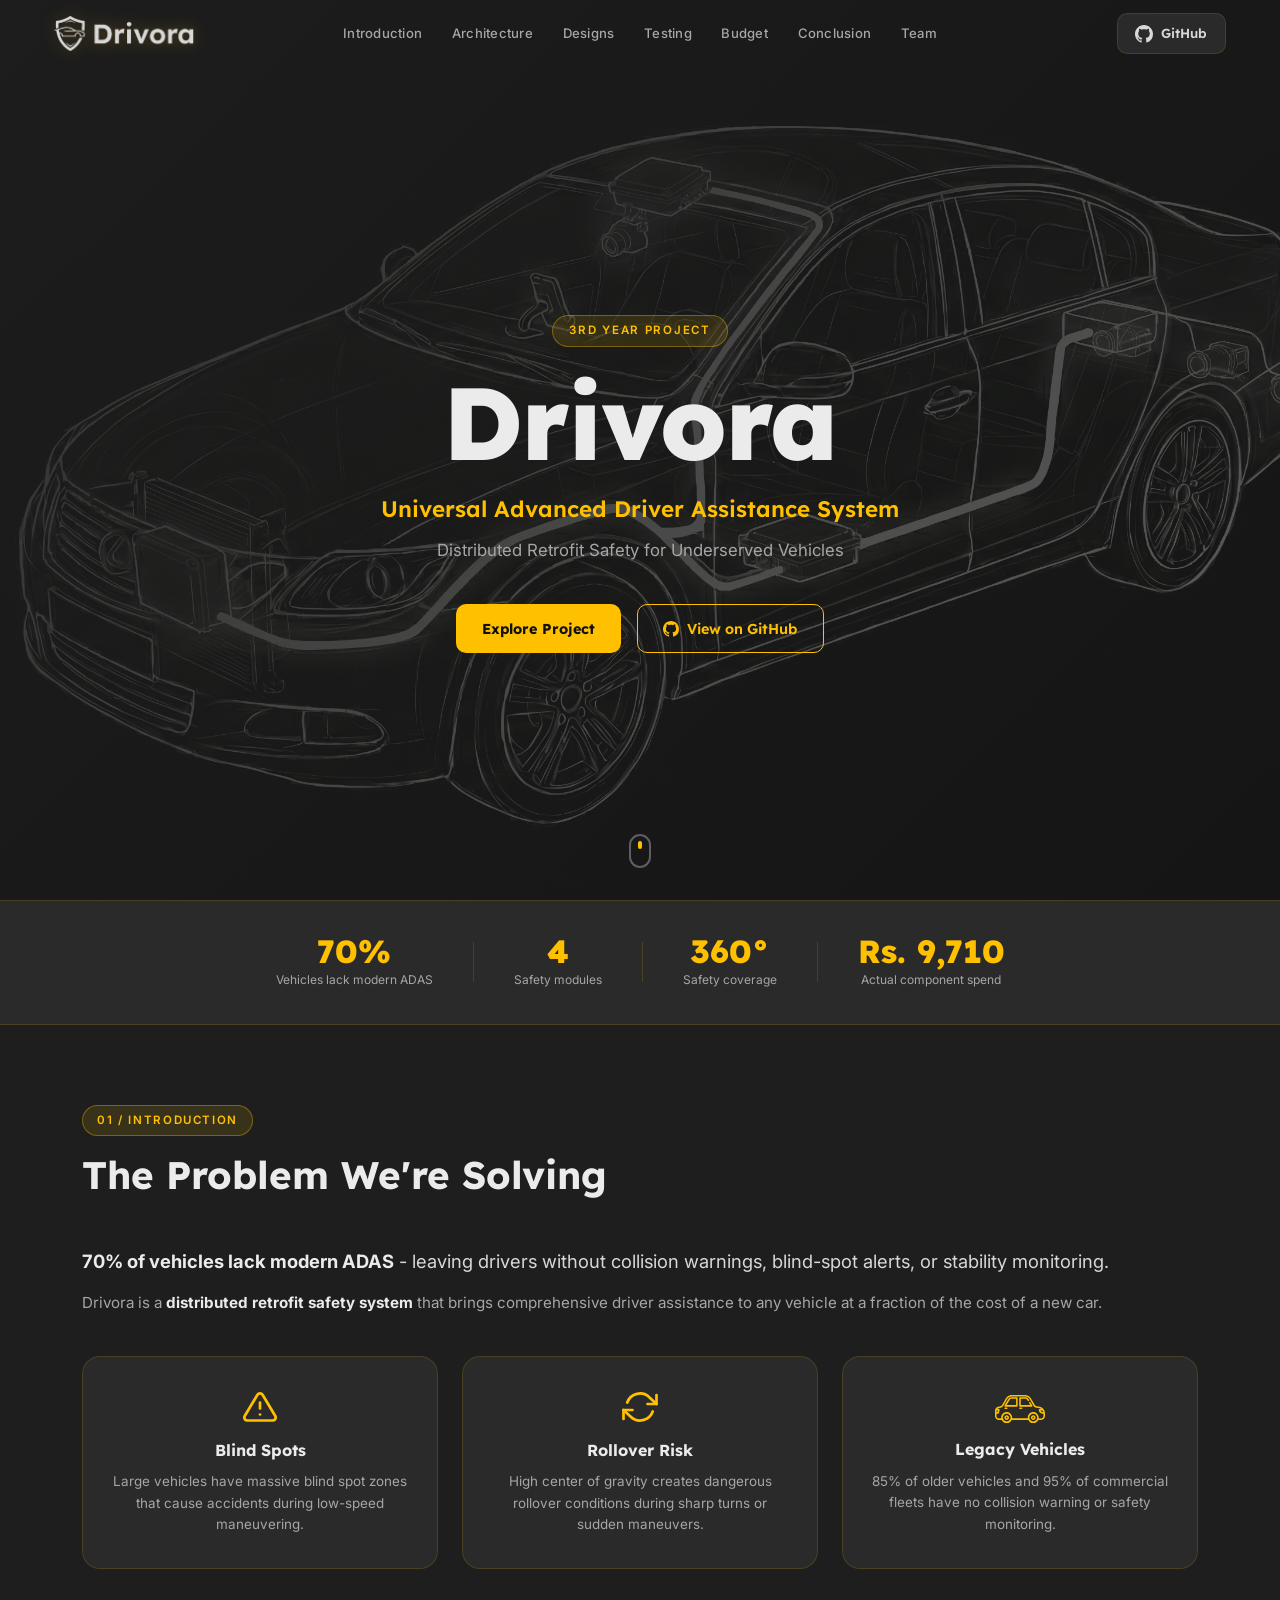
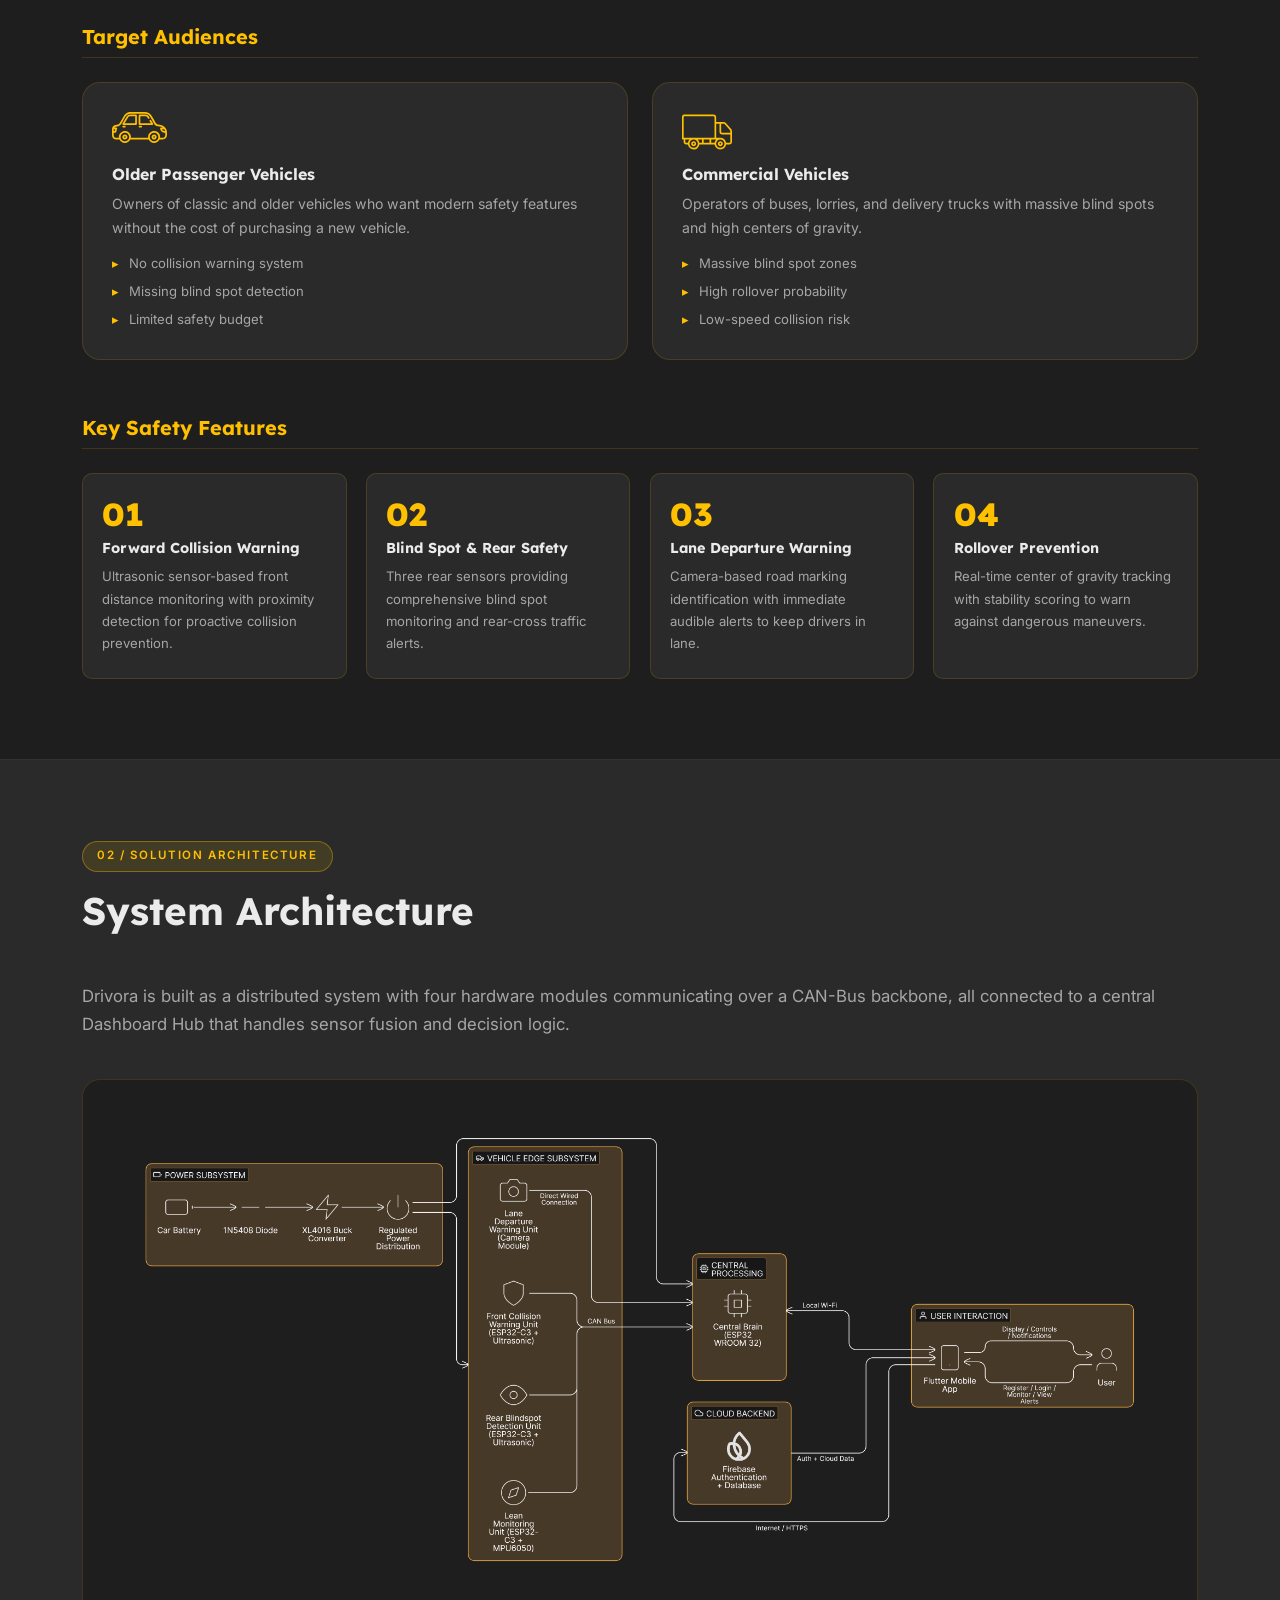
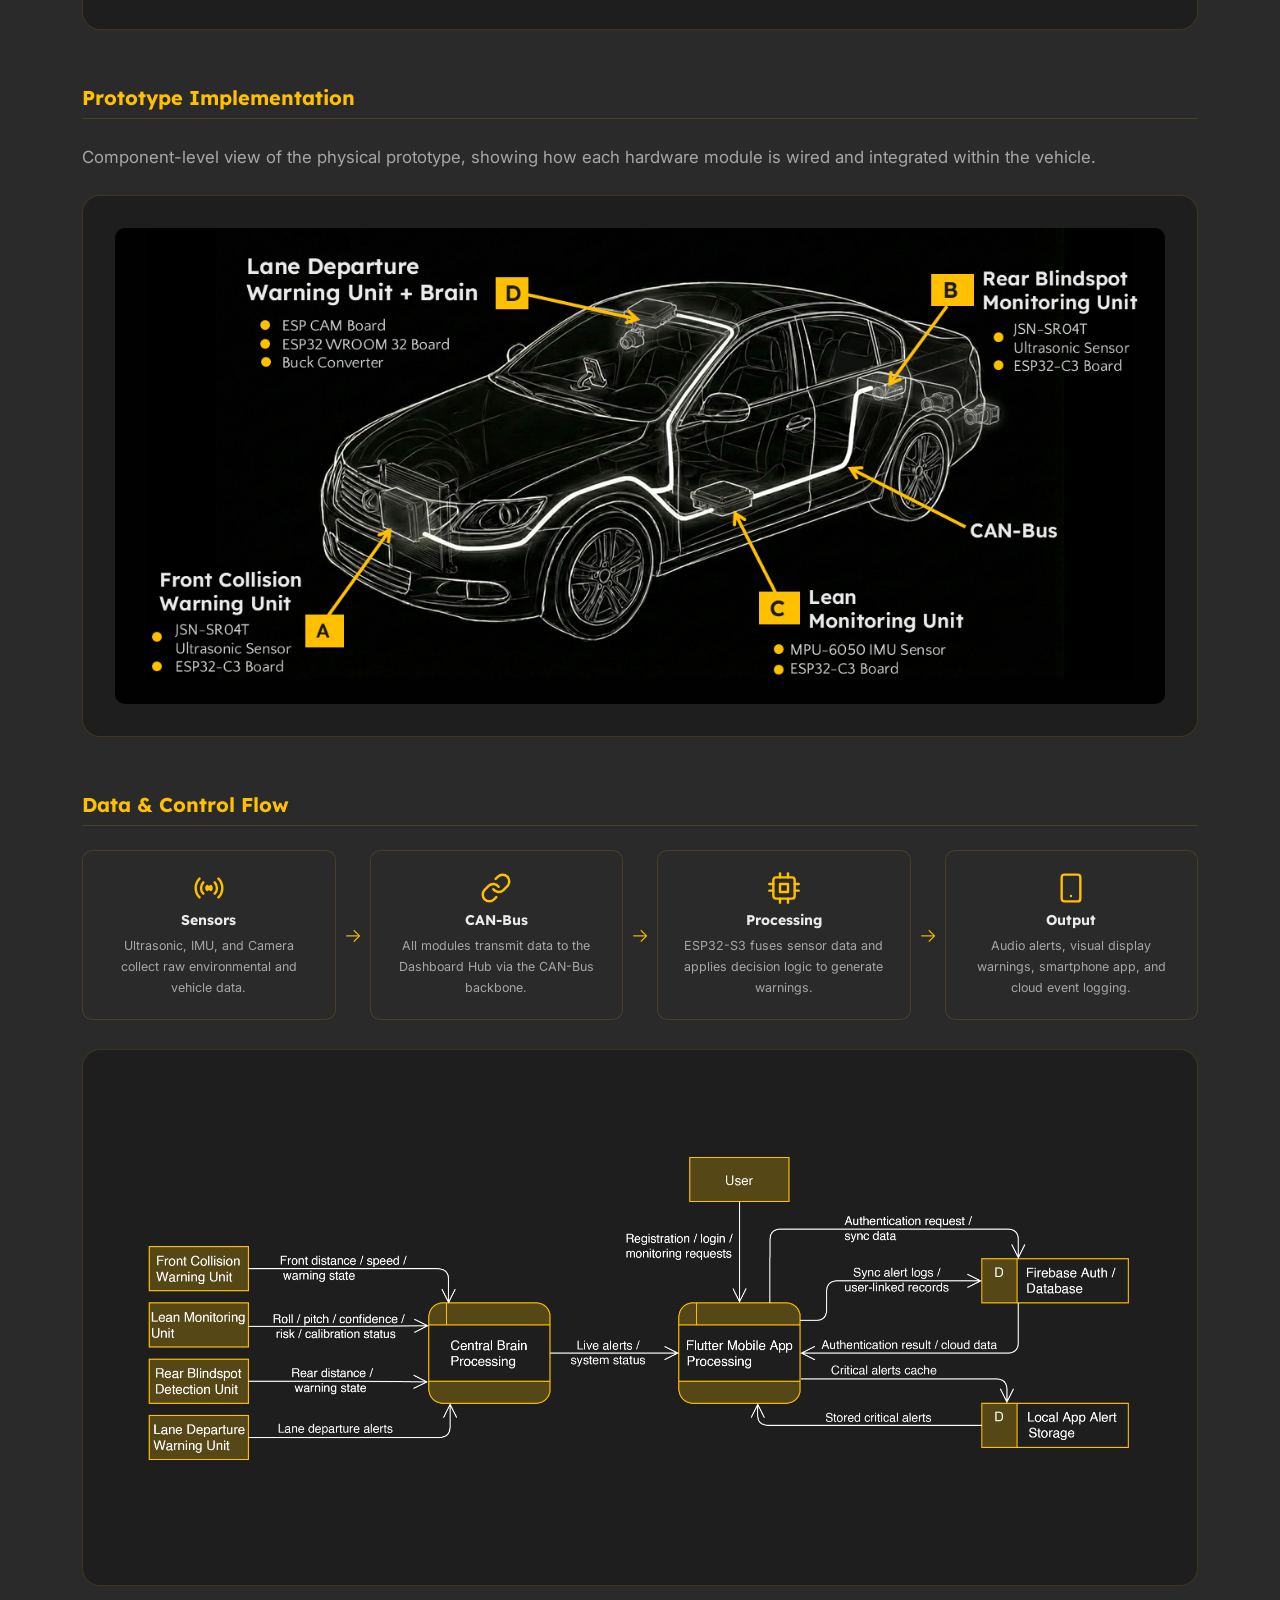
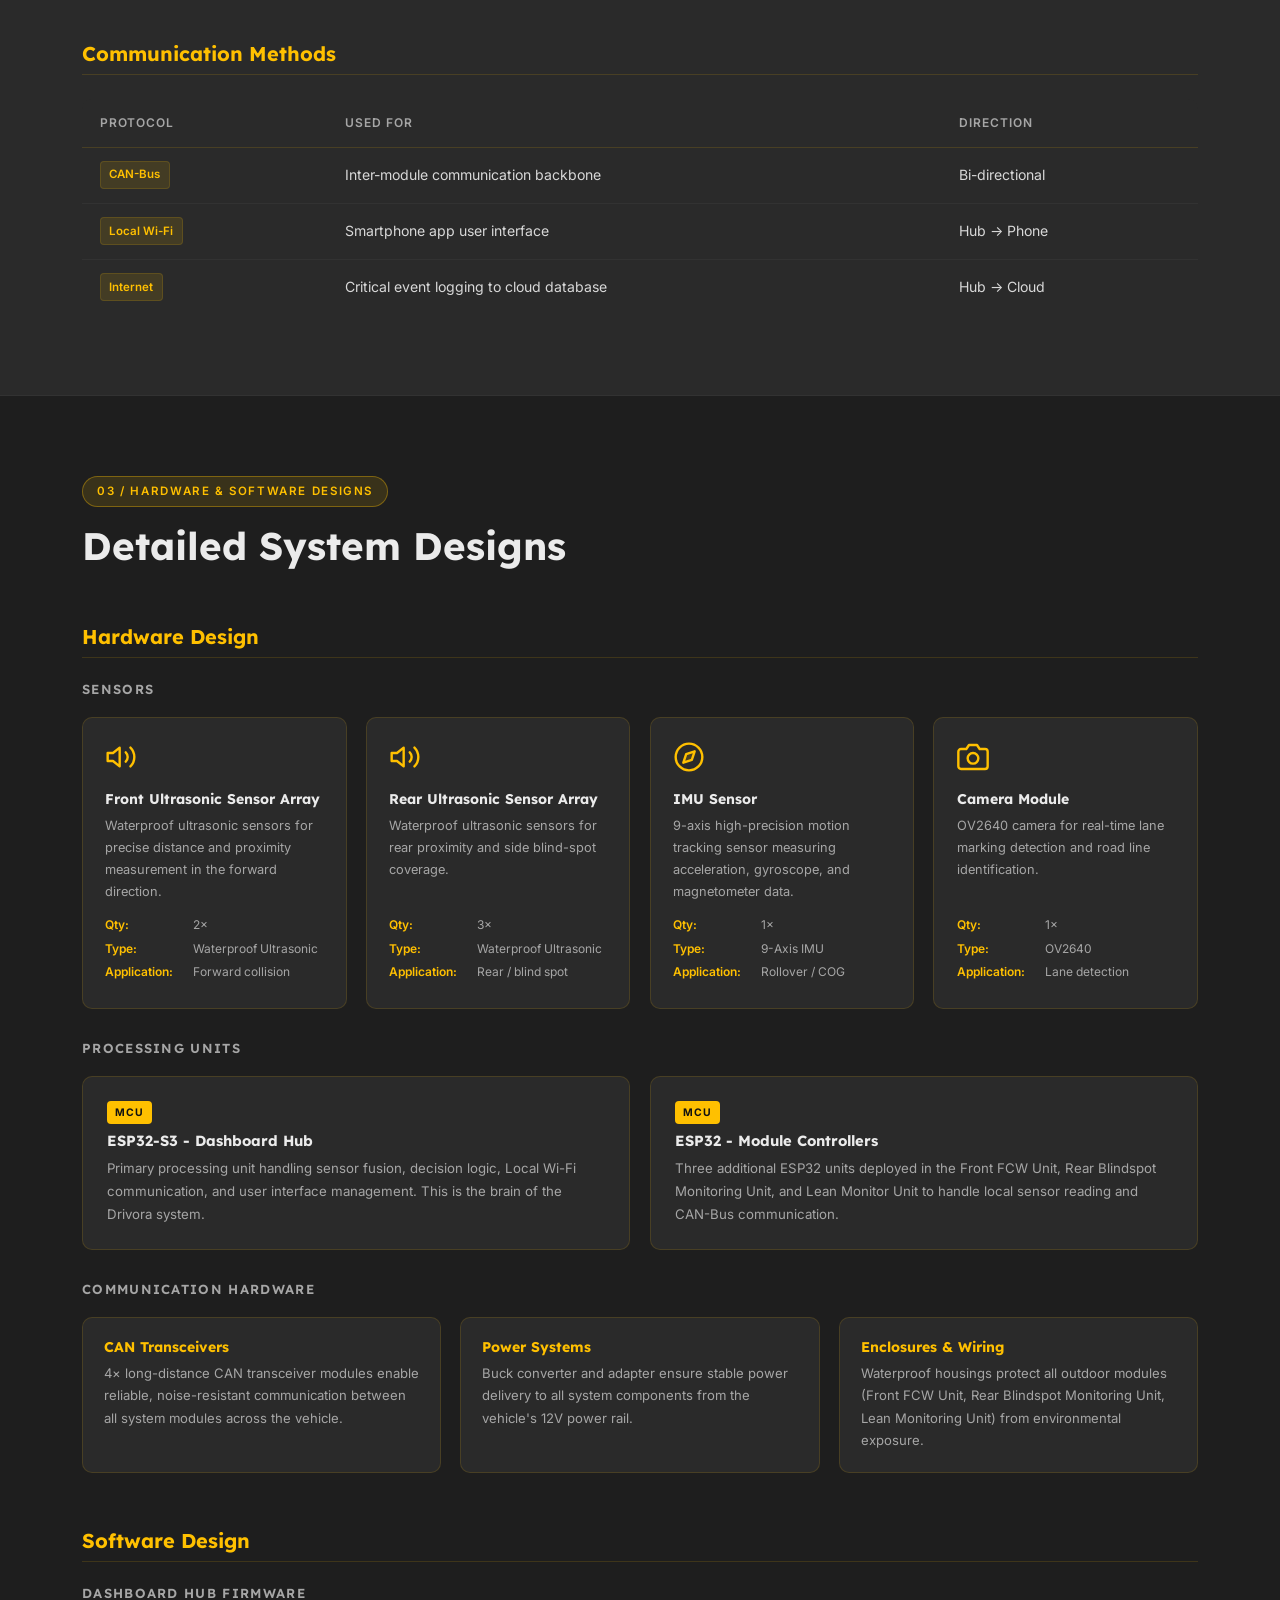
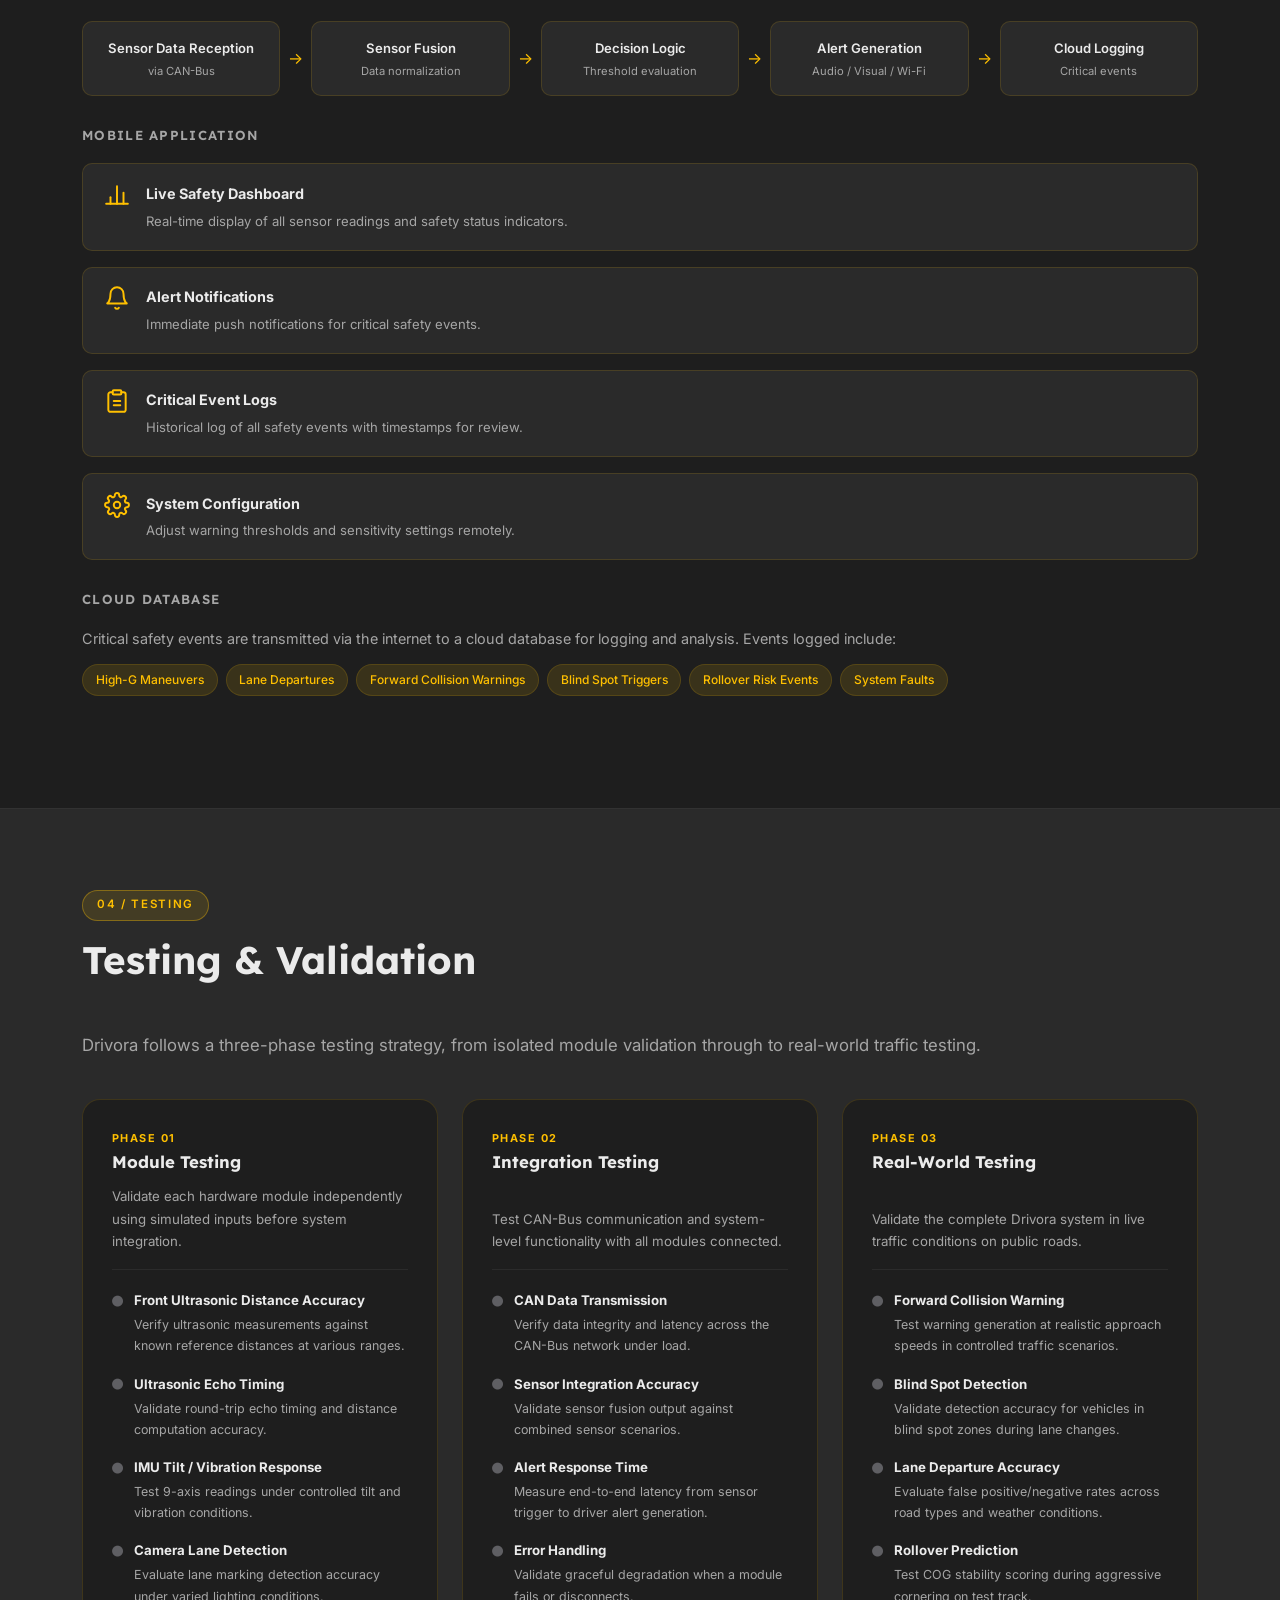
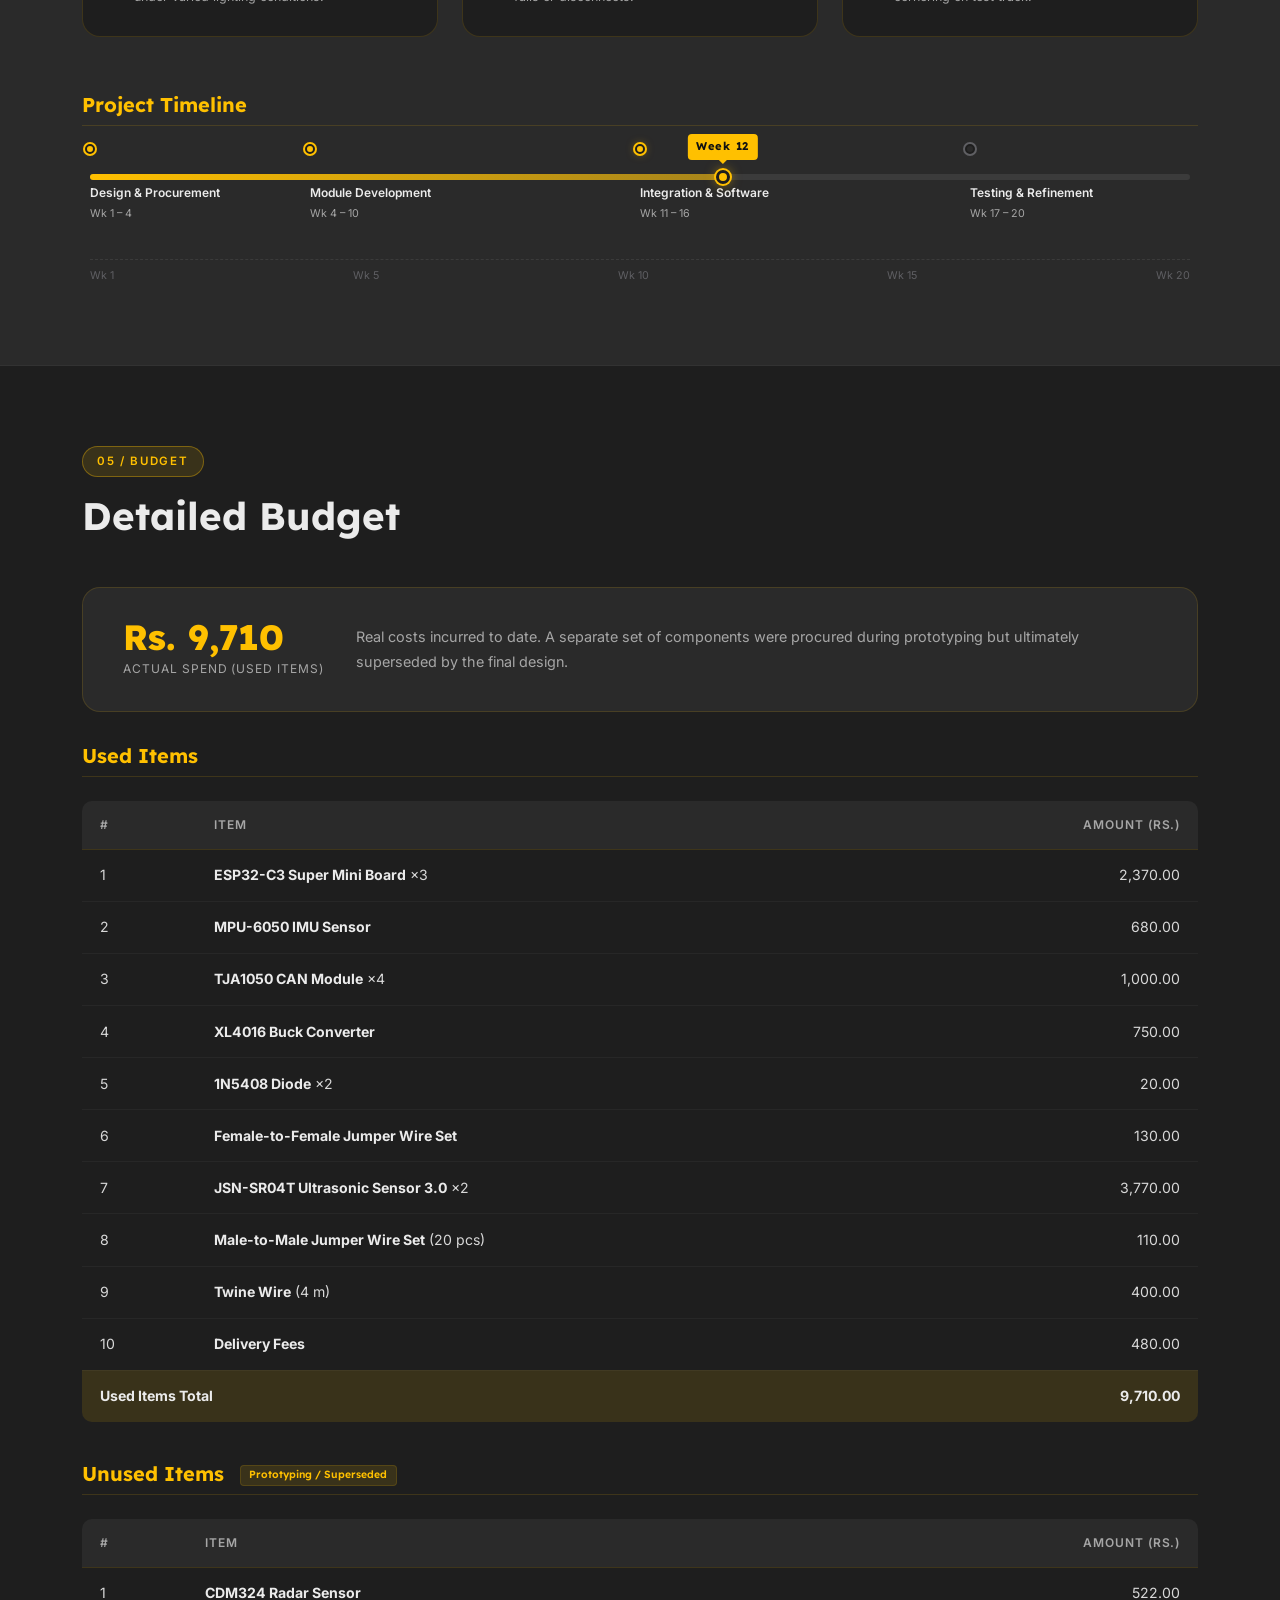
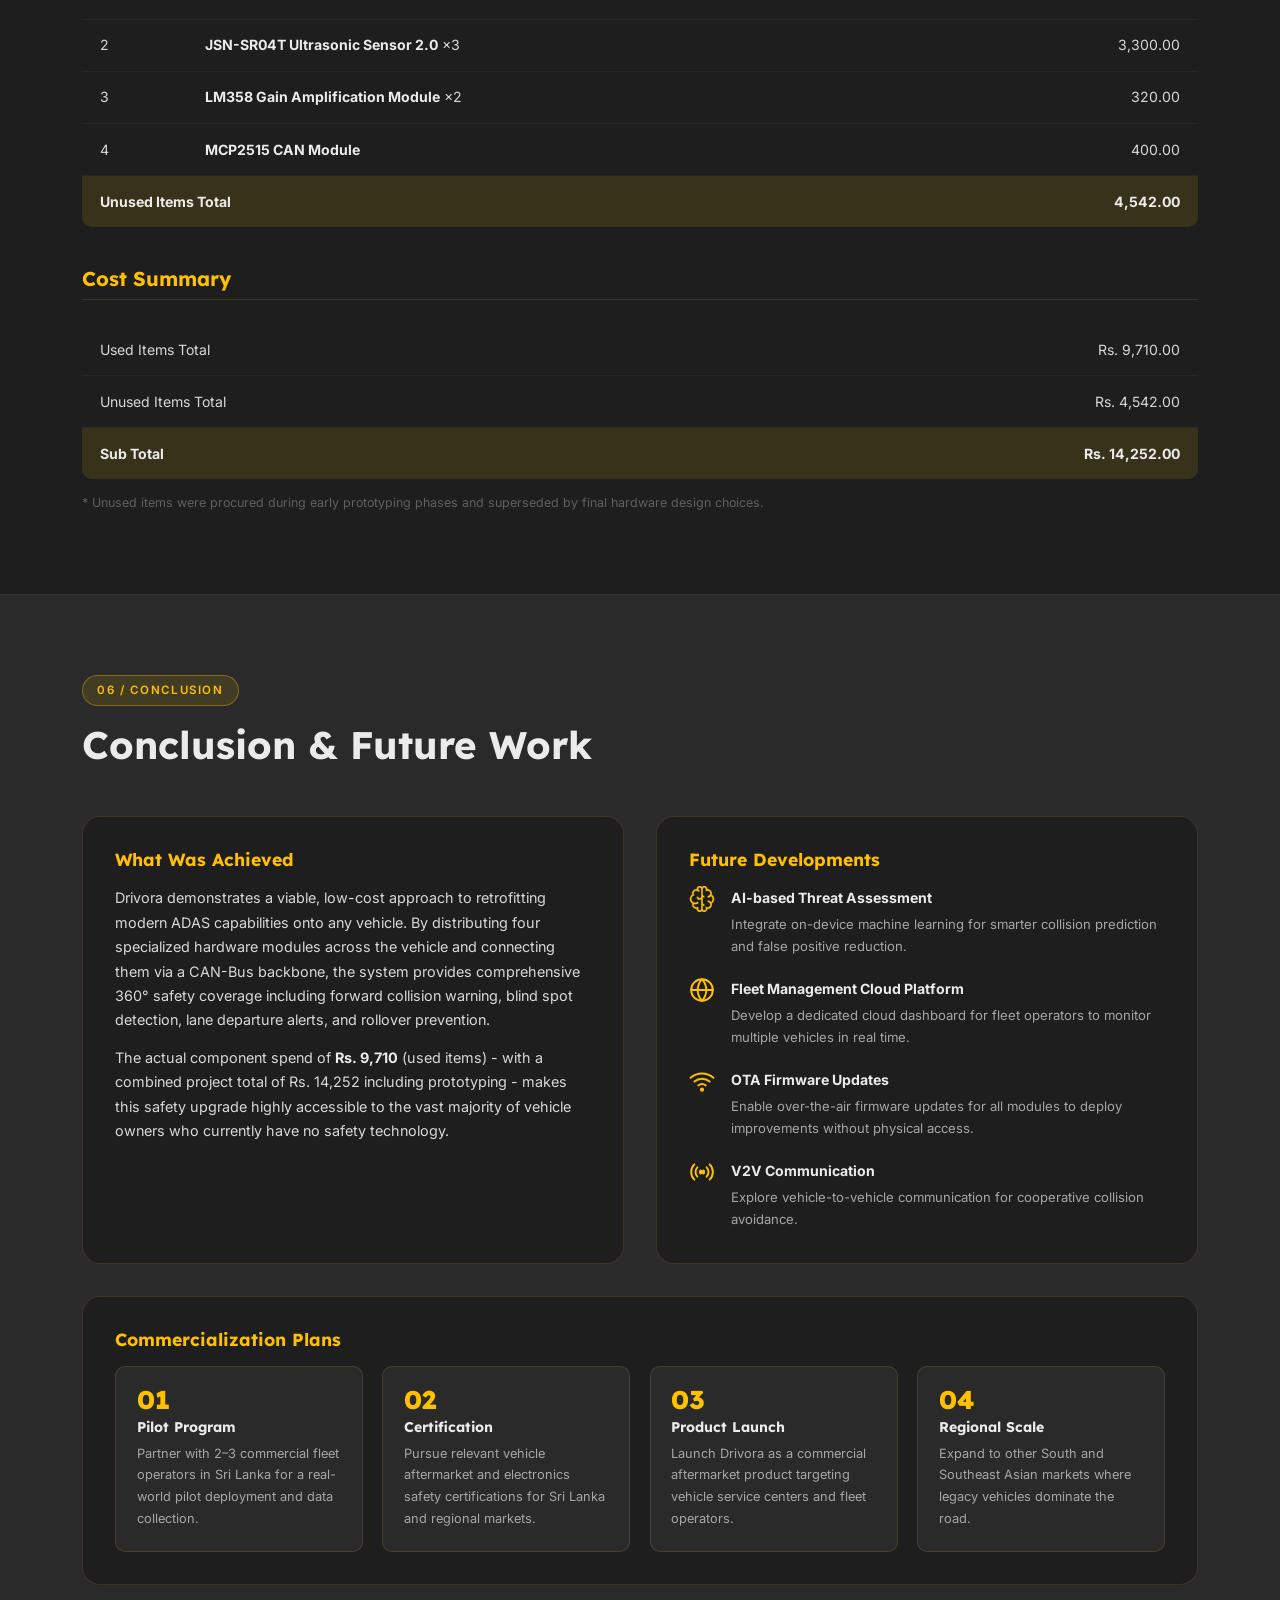
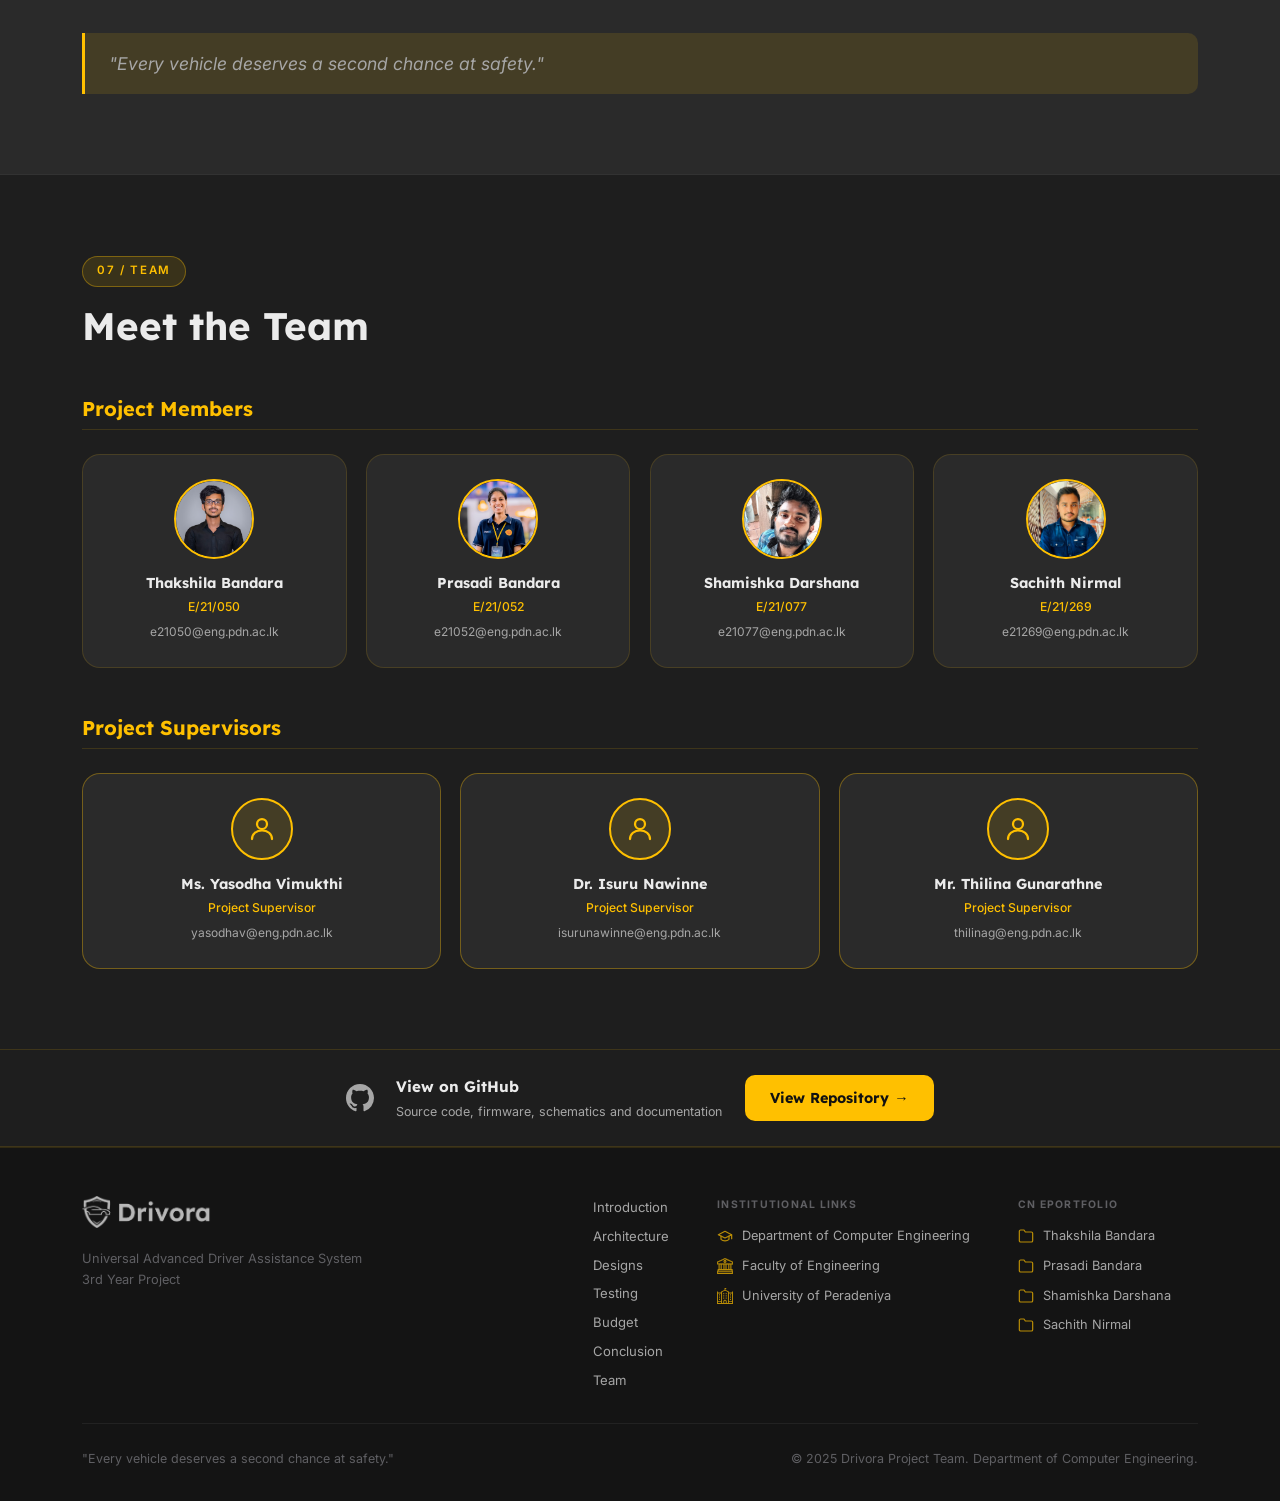
==== docs/index.html @ 2e9a2548 "Add custom webpage fo project page" ====
<!DOCTYPE html>
<html lang="en">

<head>
  <meta charset="UTF-8" />
  <meta name="viewport" content="width=device-width, initial-scale=1.0" />
  <title>Drivora | Universal Advanced Driver Assistance System</title>
  <meta name="description"
    content="Drivora is a distributed retrofit ADAS safety system providing forward collision warning, blind spot detection, lane departure alerts, and rollover prevention for any vehicle." />
  <link rel="preconnect" href="https://fonts.googleapis.com" />
  <link rel="preconnect" href="https://fonts.gstatic.com" crossorigin />
  <link
    href="https://fonts.googleapis.com/css2?family=Inter:wght@300;400;500;600;700&family=Lexend:wght@400;500;600;700;800&display=swap"
    rel="stylesheet" />
  <link rel="stylesheet" href="styles.css" />
</head>

<body>

  <!-- ===== HEADER / NAV ===== -->
  <header id="site-header">
    <div class="header-inner">
      <!-- Logo -->
      <a href="#hero" class="logo-link" aria-label="Drivora Home">
        <img src="logo.png" alt="Drivora Logo" class="logo-img" id="logo-img" />
      </a>

      <!-- Centered nav -->
      <nav class="main-nav" aria-label="Main Navigation">
        <ul>
          <li><a href="#introduction" data-section="introduction">Introduction</a></li>
          <li><a href="#architecture" data-section="architecture">Architecture</a></li>
          <li><a href="#designs" data-section="designs">Designs</a></li>
          <li><a href="#testing" data-section="testing">Testing</a></li>
          <li><a href="#budget" data-section="budget">Budget</a></li>
          <li><a href="#conclusion" data-section="conclusion">Conclusion</a></li>
          <li><a href="#team" data-section="team">Team</a></li>
        </ul>
      </nav>

      <!-- Right side actions -->
      <div class="header-actions">
        <a href="https://github.com/cepdnaclk/e21-3yp-Drivora" id="github-btn" class="btn-github" target="_blank"
          rel="noopener noreferrer" aria-label="GitHub Repository">
          <svg xmlns="http://www.w3.org/2000/svg" viewBox="0 0 24 24" fill="currentColor" width="18" height="18"
            aria-hidden="true">
            <path
              d="M12 0C5.37 0 0 5.37 0 12c0 5.31 3.435 9.795 8.205 11.385.6.105.825-.255.825-.57 0-.285-.015-1.23-.015-2.235-3.015.555-3.795-.735-4.035-1.41-.135-.345-.72-1.41-1.23-1.695-.42-.225-1.02-.78-.015-.795.945-.015 1.62.87 1.845 1.23 1.08 1.815 2.805 1.305 3.495.99.105-.78.42-1.305.765-1.605-2.67-.3-5.46-1.335-5.46-5.925 0-1.305.465-2.385 1.23-3.225-.12-.3-.54-1.53.12-3.18 0 0 1.005-.315 3.3 1.23.96-.27 1.98-.405 3-.405s2.04.135 3 .405c2.295-1.56 3.3-1.23 3.3-1.23.66 1.65.24 2.88.12 3.18.765.84 1.23 1.905 1.23 3.225 0 4.605-2.805 5.625-5.475 5.925.435.375.81 1.095.81 2.22 0 1.605-.015 2.895-.015 3.3 0 .315.225.69.825.57A12.02 12.02 0 0 0 24 12c0-6.63-5.37-12-12-12z" />
          </svg>
          GitHub
        </a>
      </div>
    </div>
  </header>

  <!-- ===== HERO ===== -->
  <section id="hero" class="section-hero">
    <div class="hero-overlay"></div>
    <img src="Hero image.jpg" alt="Drivora Hardware System" class="hero-bg-img" />
    <div class="hero-content">
      <div class="hero-badge">3rd Year Project</div>
      <h1 class="hero-title">Drivora</h1>
      <p class="hero-subtitle">Universal Advanced Driver Assistance System</p>
      <p class="hero-tagline">Distributed Retrofit Safety for Underserved Vehicles</p>
      <div class="hero-cta-row">
        <a href="#introduction" class="btn-primary">Explore Project</a>
        <a href="https://github.com/cepdnaclk/e21-3yp-Drivora" id="hero-github-btn" class="btn-outline" target="_blank"
          rel="noopener noreferrer">
          <svg xmlns="http://www.w3.org/2000/svg" viewBox="0 0 24 24" fill="currentColor" width="16" height="16">
            <path
              d="M12 0C5.37 0 0 5.37 0 12c0 5.31 3.435 9.795 8.205 11.385.6.105.825-.255.825-.57 0-.285-.015-1.23-.015-2.235-3.015.555-3.795-.735-4.035-1.41-.135-.345-.72-1.41-1.23-1.695-.42-.225-1.02-.78-.015-.795.945-.015 1.62.87 1.845 1.23 1.08 1.815 2.805 1.305 3.495.99.105-.78.42-1.305.765-1.605-2.67-.3-5.46-1.335-5.46-5.925 0-1.305.465-2.385 1.23-3.225-.12-.3-.54-1.53.12-3.18 0 0 1.005-.315 3.3 1.23.96-.27 1.98-.405 3-.405s2.04.135 3 .405c2.295-1.56 3.3-1.23 3.3-1.23.66 1.65.24 2.88.12 3.18.765.84 1.23 1.905 1.23 3.225 0 4.605-2.805 5.625-5.475 5.925.435.375.81 1.095.81 2.22 0 1.605-.015 2.895-.015 3.3 0 .315.225.69.825.57A12.02 12.02 0 0 0 24 12c0-6.63-5.37-12-12-12z" />
          </svg>
          View on GitHub
        </a>
      </div>
    </div>
    <div class="scroll-indicator">
      <span></span>
    </div>
  </section>

  <!-- ===== STATS BAND ===== -->
  <div class="stats-band">
    <div class="stat-item">
      <span class="stat-number">70%</span>
      <span class="stat-label">Vehicles lack modern ADAS</span>
    </div>
    <div class="stat-divider"></div>
    <div class="stat-item">
      <span class="stat-number">4</span>
      <span class="stat-label">Safety modules</span>
    </div>
    <div class="stat-divider"></div>
    <div class="stat-item">
      <span class="stat-number">360°</span>
      <span class="stat-label">Safety coverage</span>
    </div>
    <div class="stat-divider"></div>
    <div class="stat-item">
      <span class="stat-number">Rs. 9,710</span>
      <span class="stat-label">Actual component spend</span>
    </div>
  </div>

  <!-- ===== INTRODUCTION ===== -->
  <section id="introduction" class="section-content">
    <div class="container">
      <div class="section-header">
        <span class="section-tag">01 / Introduction</span>
        <h2 class="section-title">The Problem We're Solving</h2>
      </div>

      <div class="intro-lead">
        <p class="lead-text"><strong>70% of vehicles lack modern ADAS</strong> - leaving drivers without collision
          warnings, blind-spot alerts, or stability monitoring.</p>
        <p class="intro-sub">Drivora is a <strong>distributed retrofit safety system</strong> that brings comprehensive
          driver assistance to any vehicle at a fraction of the cost of a new car.</p>
      </div>

      <div class="problem-cards">
        <div class="problem-card">
          <div class="problem-icon"><img src="assets/icons/warning.svg" alt="Warning" /></div>
          <h3>Blind Spots</h3>
          <p>Large vehicles have massive blind spot zones that cause accidents during low-speed maneuvering.</p>
        </div>
        <div class="problem-card">
          <div class="problem-icon"><img src="assets/icons/rollover.svg" alt="Rollover" /></div>
          <h3>Rollover Risk</h3>
          <p>High center of gravity creates dangerous rollover conditions during sharp turns or sudden maneuvers.</p>
        </div>
        <div class="problem-card">
          <div class="problem-icon-car"><img src="assets/icons/car.svg" alt="Vehicle" /></div>
          <h3>Legacy Vehicles</h3>
          <p>85% of older vehicles and 95% of commercial fleets have no collision warning or safety monitoring.</p>
        </div>
      </div>

      <!-- Target Audience -->
      <div class="subsection">
        <h3 class="subsection-title">Target Audiences</h3>
        <div class="audience-grid">
          <div class="audience-card">
            <div class="audience-icon-car"><img src="assets/icons/passenger-car.svg" alt="Passenger car" /></div>
            <h4>Older Passenger Vehicles</h4>
            <p>Owners of classic and older vehicles who want modern safety features without the cost of purchasing a new
              vehicle.</p>
            <ul class="pain-list">
              <li>No collision warning system</li>
              <li>Missing blind spot detection</li>
              <li>Limited safety budget</li>
            </ul>
          </div>
          <div class="audience-card">
            <div class="audience-icon"><img src="assets/icons/truck.svg" alt="Commercial vehicle" /></div>
            <h4>Commercial Vehicles</h4>
            <p>Operators of buses, lorries, and delivery trucks with massive blind spots and high centers of gravity.
            </p>
            <ul class="pain-list">
              <li>Massive blind spot zones</li>
              <li>High rollover probability</li>
              <li>Low-speed collision risk</li>
            </ul>
          </div>
        </div>
      </div>

      <!-- Key Features -->
      <div class="subsection">
        <h3 class="subsection-title">Key Safety Features</h3>
        <div class="features-grid">
          <div class="feature-card">
            <div class="feature-number">01</div>
            <h4>Forward Collision Warning</h4>
            <p>Ultrasonic sensor-based front distance monitoring with proximity detection for proactive collision
              prevention.</p>
          </div>
          <div class="feature-card">
            <div class="feature-number">02</div>
            <h4>Blind Spot & Rear Safety</h4>
            <p>Three rear sensors providing comprehensive blind spot monitoring and rear-cross traffic alerts.</p>
          </div>
          <div class="feature-card">
            <div class="feature-number">03</div>
            <h4>Lane Departure Warning</h4>
            <p>Camera-based road marking identification with immediate audible alerts to keep drivers in lane.</p>
          </div>
          <div class="feature-card">
            <div class="feature-number">04</div>
            <h4>Rollover Prevention</h4>
            <p>Real-time center of gravity tracking with stability scoring to warn against dangerous maneuvers.</p>
          </div>
        </div>
      </div>
    </div>
  </section>

  <!-- ===== ARCHITECTURE ===== -->
  <section id="architecture" class="section-alt">
    <div class="container">
      <div class="section-header">
        <span class="section-tag">02 / Solution Architecture</span>
        <h2 class="section-title">System Architecture</h2>
      </div>

      <p class="section-intro">Drivora is built as a distributed system with four hardware modules communicating over a
        CAN-Bus backbone, all connected to a central Dashboard Hub that handles sensor fusion and decision logic.</p>

      <!-- Architecture Diagram -->
      <div class="arch-diagram">
        <img src="assets/images/system-architecture.png" alt="Drivora System Architecture Diagram"
          class="arch-diagram-img" />
      </div>

      <!-- Prototype Implementation -->
      <div class="subsection">
        <h3 class="subsection-title">Prototype Implementation</h3>
        <p class="section-intro" style="margin-bottom:1.5rem;">Component-level view of the physical prototype, showing
          how each hardware module is wired and integrated within the vehicle.</p>
        <div class="arch-diagram">
          <img src="assets/images/prototype-implementation.png" alt="Drivora Prototype Implementation Component Diagram"
            class="arch-diagram-img" />
        </div>
      </div>

      <!-- Data Flow -->
      <div class="subsection">
        <h3 class="subsection-title">Data & Control Flow</h3>
        <div class="flow-grid">
          <div class="flow-step">
            <div class="flow-icon"><img src="assets/icons/radar.svg" alt="Sensors" /></div>
            <h4>Sensors</h4>
            <p>Ultrasonic, IMU, and Camera collect raw environmental and vehicle data.</p>
          </div>
          <div class="flow-arrow">→</div>
          <div class="flow-step">
            <div class="flow-icon"><img src="assets/icons/link.svg" alt="CAN-Bus" /></div>
            <h4>CAN-Bus</h4>
            <p>All modules transmit data to the Dashboard Hub via the CAN-Bus backbone.</p>
          </div>
          <div class="flow-arrow">→</div>
          <div class="flow-step">
            <div class="flow-icon"><img src="assets/icons/cpu.svg" alt="Processing" /></div>
            <h4>Processing</h4>
            <p>ESP32-S3 fuses sensor data and applies decision logic to generate warnings.</p>
          </div>
          <div class="flow-arrow">→</div>
          <div class="flow-step">
            <div class="flow-icon"><img src="assets/icons/smartphone.svg" alt="Output" /></div>
            <h4>Output</h4>
            <p>Audio alerts, visual display warnings, smartphone app, and cloud event logging.</p>
          </div>
        </div>

        <!-- Data Flow Diagram -->
        <div class="arch-diagram" style="margin-top:1.8rem;">
          <img src="assets/images/dataflow.png" alt="Drivora Data Flow Diagram" class="arch-diagram-img" />
        </div>
      </div>

      <!-- Communication table -->
      <div class="subsection">
        <h3 class="subsection-title">Communication Methods</h3>
        <div class="table-wrapper">
          <table class="data-table">
            <thead>
              <tr>
                <th>Protocol</th>
                <th>Used For</th>
                <th>Direction</th>
              </tr>
            </thead>
            <tbody>
              <tr>
                <td><span class="tag">CAN-Bus</span></td>
                <td>Inter-module communication backbone</td>
                <td>Bi-directional</td>
              </tr>
              <tr>
                <td><span class="tag">Local Wi-Fi</span></td>
                <td>Smartphone app user interface</td>
                <td>Hub → Phone</td>
              </tr>
              <tr>
                <td><span class="tag">Internet</span></td>
                <td>Critical event logging to cloud database</td>
                <td>Hub → Cloud</td>
              </tr>
            </tbody>
          </table>
        </div>
      </div>
    </div>
  </section>

  <!-- ===== HARDWARE & SOFTWARE DESIGNS ===== -->
  <section id="designs" class="section-content">
    <div class="container">
      <div class="section-header">
        <span class="section-tag">03 / Hardware & Software Designs</span>
        <h2 class="section-title">Detailed System Designs</h2>
      </div>

      <!-- Hardware -->
      <div class="subsection">
        <h3 class="subsection-title">Hardware Design</h3>

        <div class="design-subsection">
          <h4 class="design-subtitle">Sensors</h4>
          <div class="sensors-grid">
            <div class="sensor-card">
              <div class="sensor-icon"><img src="assets/icons/speaker.svg" alt="Ultrasonic Front" /></div>
              <h5>Front Ultrasonic Sensor Array</h5>
              <p>Waterproof ultrasonic sensors for precise distance and proximity measurement in the forward direction.
              </p>
              <div class="sensor-specs-group">
                <div class="sensor-spec"><span>Qty:</span> 2×</div>
                <div class="sensor-spec"><span>Type:</span> Waterproof Ultrasonic</div>
                <div class="sensor-spec"><span>Application:</span> Forward collision</div>
              </div>
            </div>
            <div class="sensor-card">
              <div class="sensor-icon"><img src="assets/icons/speaker.svg" alt="Ultrasonic" /></div>
              <h5>Rear Ultrasonic Sensor Array</h5>
              <p>Waterproof ultrasonic sensors for rear proximity and side blind-spot coverage.</p>
              <div class="sensor-specs-group">
                <div class="sensor-spec"><span>Qty:</span> 3×</div>
                <div class="sensor-spec"><span>Type:</span> Waterproof Ultrasonic</div>
                <div class="sensor-spec"><span>Application:</span> Rear / blind spot</div>
              </div>
            </div>
            <div class="sensor-card">
              <div class="sensor-icon"><img src="assets/icons/compass.svg" alt="IMU" /></div>
              <h5>IMU Sensor</h5>
              <p>9-axis high-precision motion tracking sensor measuring acceleration, gyroscope, and magnetometer data.
              </p>
              <div class="sensor-specs-group">
                <div class="sensor-spec"><span>Qty:</span> 1×</div>
                <div class="sensor-spec"><span>Type:</span> 9-Axis IMU</div>
                <div class="sensor-spec"><span>Application:</span> Rollover / COG</div>
              </div>
            </div>
            <div class="sensor-card">
              <div class="sensor-icon"><img src="assets/icons/camera.svg" alt="Camera" /></div>
              <h5>Camera Module</h5>
              <p>OV2640 camera for real-time lane marking detection and road line identification.</p>
              <div class="sensor-specs-group">
                <div class="sensor-spec"><span>Qty:</span> 1×</div>
                <div class="sensor-spec"><span>Type:</span> OV2640</div>
                <div class="sensor-spec"><span>Application:</span> Lane detection</div>
              </div>
            </div>
          </div>
        </div>

        <div class="design-subsection">
          <h4 class="design-subtitle">Processing Units</h4>
          <div class="proc-grid">
            <div class="proc-card">
              <div class="proc-badge">MCU</div>
              <h5>ESP32-S3 - Dashboard Hub</h5>
              <p>Primary processing unit handling sensor fusion, decision logic, Local Wi-Fi communication, and user
                interface management. This is the brain of the Drivora system.</p>
            </div>
            <div class="proc-card">
              <div class="proc-badge">MCU</div>
              <h5>ESP32 - Module Controllers</h5>
              <p>Three additional ESP32 units deployed in the Front FCW Unit, Rear Blindspot Monitoring Unit, and Lean
                Monitor Unit to handle local
                sensor reading and CAN-Bus communication.</p>
            </div>
          </div>
        </div>

        <div class="design-subsection">
          <h4 class="design-subtitle">Communication Hardware</h4>
          <div class="comm-grid">
            <div class="comm-card">
              <h5>CAN Transceivers</h5>
              <p>4× long-distance CAN transceiver modules enable reliable, noise-resistant communication between all
                system modules across the vehicle.</p>
            </div>
            <div class="comm-card">
              <h5>Power Systems</h5>
              <p>Buck converter and adapter ensure stable power delivery to all system components from the vehicle's 12V
                power rail.</p>
            </div>
            <div class="comm-card">
              <h5>Enclosures & Wiring</h5>
              <p>Waterproof housings protect all outdoor modules (Front FCW Unit, Rear Blindspot Monitoring Unit, Lean
                Monitoring Unit) from environmental
                exposure.</p>
            </div>
          </div>
        </div>
      </div>

      <!-- Software -->
      <div class="subsection">
        <h3 class="subsection-title">Software Design</h3>

        <div class="design-subsection">
          <h4 class="design-subtitle">Dashboard Hub Firmware</h4>
          <div class="sw-flow">
            <div class="sw-block">Sensor Data Reception<br /><small>via CAN-Bus</small></div>
            <div class="sw-arrow">→</div>
            <div class="sw-block">Sensor Fusion<br /><small>Data normalization</small></div>
            <div class="sw-arrow">→</div>
            <div class="sw-block">Decision Logic<br /><small>Threshold evaluation</small></div>
            <div class="sw-arrow">→</div>
            <div class="sw-block">Alert Generation<br /><small>Audio / Visual / Wi-Fi</small></div>
            <div class="sw-arrow">→</div>
            <div class="sw-block">Cloud Logging<br /><small>Critical events</small></div>
          </div>
        </div>

        <div class="design-subsection">
          <h4 class="design-subtitle">Mobile Application</h4>
          <div class="app-features">
            <div class="app-feature">
              <span class="app-icon"><img src="assets/icons/chart.svg" alt="Dashboard" /></span>
              <div>
                <strong>Live Safety Dashboard</strong>
                <p>Real-time display of all sensor readings and safety status indicators.</p>
              </div>
            </div>
            <div class="app-feature">
              <span class="app-icon"><img src="assets/icons/bell.svg" alt="Alerts" /></span>
              <div>
                <strong>Alert Notifications</strong>
                <p>Immediate push notifications for critical safety events.</p>
              </div>
            </div>
            <div class="app-feature">
              <span class="app-icon"><img src="assets/icons/clipboard.svg" alt="Logs" /></span>
              <div>
                <strong>Critical Event Logs</strong>
                <p>Historical log of all safety events with timestamps for review.</p>
              </div>
            </div>
            <div class="app-feature">
              <span class="app-icon"><img src="assets/icons/settings.svg" alt="Settings" /></span>
              <div>
                <strong>System Configuration</strong>
                <p>Adjust warning thresholds and sensitivity settings remotely.</p>
              </div>
            </div>
          </div>
        </div>

        <div class="design-subsection">
          <h4 class="design-subtitle">Cloud Database</h4>
          <p class="design-desc">Critical safety events are transmitted via the internet to a cloud database for logging
            and analysis. Events logged include:</p>
          <div class="event-tags">
            <span class="event-tag">High-G Maneuvers</span>
            <span class="event-tag">Lane Departures</span>
            <span class="event-tag">Forward Collision Warnings</span>
            <span class="event-tag">Blind Spot Triggers</span>
            <span class="event-tag">Rollover Risk Events</span>
            <span class="event-tag">System Faults</span>
          </div>
        </div>
      </div>
    </div>
  </section>

  <!-- ===== TESTING ===== -->
  <section id="testing" class="section-alt">
    <div class="container">
      <div class="section-header">
        <span class="section-tag">04 / Testing</span>
        <h2 class="section-title">Testing & Validation</h2>
      </div>

      <p class="section-intro">Drivora follows a three-phase testing strategy, from isolated module validation through
        to real-world traffic testing.</p>

      <div class="testing-phases">
        <div class="testing-phase">
          <div class="phase-header">
            <span class="phase-number">Phase 01</span>
            <h3>Module Testing</h3>
          </div>
          <p class="phase-objective">Validate each hardware module independently using simulated inputs before system
            integration.</p>
          <div class="test-items">
            <div class="test-item">
              <span class="test-status pending">⬤</span>
              <div>
                <strong>Front Ultrasonic Distance Accuracy</strong>
                <p>Verify ultrasonic measurements against known reference distances at various ranges.</p>
              </div>
            </div>
            <div class="test-item">
              <span class="test-status pending">⬤</span>
              <div>
                <strong>Ultrasonic Echo Timing</strong>
                <p>Validate round-trip echo timing and distance computation accuracy.</p>
              </div>
            </div>
            <div class="test-item">
              <span class="test-status pending">⬤</span>
              <div>
                <strong>IMU Tilt / Vibration Response</strong>
                <p>Test 9-axis readings under controlled tilt and vibration conditions.</p>
              </div>
            </div>
            <div class="test-item">
              <span class="test-status pending">⬤</span>
              <div>
                <strong>Camera Lane Detection</strong>
                <p>Evaluate lane marking detection accuracy under varied lighting conditions.</p>
              </div>
            </div>
          </div>
        </div>

        <div class="testing-phase">
          <div class="phase-header">
            <span class="phase-number">Phase 02</span>
            <h3>Integration Testing</h3>
          </div>
          <p class="phase-objective">Test CAN-Bus communication and system-level functionality with all modules
            connected.</p>
          <div class="test-items">
            <div class="test-item">
              <span class="test-status pending">⬤</span>
              <div>
                <strong>CAN Data Transmission</strong>
                <p>Verify data integrity and latency across the CAN-Bus network under load.</p>
              </div>
            </div>
            <div class="test-item">
              <span class="test-status pending">⬤</span>
              <div>
                <strong>Sensor Integration Accuracy</strong>
                <p>Validate sensor fusion output against combined sensor scenarios.</p>
              </div>
            </div>
            <div class="test-item">
              <span class="test-status pending">⬤</span>
              <div>
                <strong>Alert Response Time</strong>
                <p>Measure end-to-end latency from sensor trigger to driver alert generation.</p>
              </div>
            </div>
            <div class="test-item">
              <span class="test-status pending">⬤</span>
              <div>
                <strong>Error Handling</strong>
                <p>Validate graceful degradation when a module fails or disconnects.</p>
              </div>
            </div>
          </div>
        </div>

        <div class="testing-phase">
          <div class="phase-header">
            <span class="phase-number">Phase 03</span>
            <h3>Real-World Testing</h3>
          </div>
          <p class="phase-objective">Validate the complete Drivora system in live traffic conditions on public roads.
          </p>
          <div class="test-items">
            <div class="test-item">
              <span class="test-status pending">⬤</span>
              <div>
                <strong>Forward Collision Warning</strong>
                <p>Test warning generation at realistic approach speeds in controlled traffic scenarios.</p>
              </div>
            </div>
            <div class="test-item">
              <span class="test-status pending">⬤</span>
              <div>
                <strong>Blind Spot Detection</strong>
                <p>Validate detection accuracy for vehicles in blind spot zones during lane changes.</p>
              </div>
            </div>
            <div class="test-item">
              <span class="test-status pending">⬤</span>
              <div>
                <strong>Lane Departure Accuracy</strong>
                <p>Evaluate false positive/negative rates across road types and weather conditions.</p>
              </div>
            </div>
            <div class="test-item">
              <span class="test-status pending">⬤</span>
              <div>
                <strong>Rollover Prediction</strong>
                <p>Test COG stability scoring during aggressive cornering on test track.</p>
              </div>
            </div>
          </div>
        </div>
      </div>

      <!-- Timeline -->
      <div class="subsection">
        <h3 class="subsection-title">Project Timeline</h3>
        <div class="gtl-wrapper">
          <!-- Track -->
          <div class="gtl-track">
            <div class="gtl-progress" style="width: 57.5%"></div>
            <!-- Week 12 cursor: (12/20)*100 = 60% -->
            <div class="gtl-cursor" style="left: 57.5%">
              <span class="gtl-cursor-label">Week 12</span>
            </div>
          </div>
          <!-- Phase markers -->
          <div class="gtl-phases">
            <div class="gtl-phase" style="left: 0%; width: 20%">
              <div class="gtl-phase-dot gtl-done"></div>
              <div class="gtl-phase-label">
                <span class="gtl-phase-name">Design &amp; Procurement</span>
                <span class="gtl-phase-weeks">Wk 1 – 4</span>
              </div>
            </div>
            <div class="gtl-phase" style="left: 20%; width: 30%">
              <div class="gtl-phase-dot gtl-done"></div>
              <div class="gtl-phase-label">
                <span class="gtl-phase-name">Module Development</span>
                <span class="gtl-phase-weeks">Wk 4 – 10</span>
              </div>
            </div>
            <div class="gtl-phase" style="left: 50%; width: 30%">
              <div class="gtl-phase-dot gtl-active"></div>
              <div class="gtl-phase-label">
                <span class="gtl-phase-name">Integration &amp; Software</span>
                <span class="gtl-phase-weeks">Wk 11 – 16</span>
              </div>
            </div>
            <div class="gtl-phase" style="left: 80%; width: 20%">
              <div class="gtl-phase-dot gtl-pending"></div>
              <div class="gtl-phase-label">
                <span class="gtl-phase-name">Testing &amp; Refinement</span>
                <span class="gtl-phase-weeks">Wk 17 – 20</span>
              </div>
            </div>
          </div>
          <!-- Week ruler -->
          <div class="gtl-ruler">
            <span>Wk 1</span><span>Wk 5</span><span>Wk 10</span><span>Wk 15</span><span>Wk 20</span>
          </div>
        </div>
      </div>
    </div>
  </section>

  <!-- ===== BUDGET ===== -->
  <section id="budget" class="section-content">
    <div class="container">
      <div class="section-header">
        <span class="section-tag">05 / Budget</span>
        <h2 class="section-title">Detailed Budget</h2>
      </div>

      <div class="budget-header-card">
        <div class="budget-total">
          <span class="budget-amount">Rs. 9,710</span>
          <span class="budget-label">Actual Spend (used items)</span>
        </div>
        <p class="budget-desc">Real costs incurred to date. A separate set of components were procured during
          prototyping but ultimately superseded by the final design.</p>
      </div>

      <!-- Used Items -->
      <h3 class="subsection-title" style="margin-top: 2rem;">Used Items</h3>
      <div class="table-wrapper">
        <table class="data-table budget-table">
          <thead>
            <tr>
              <th>#</th>
              <th>Item</th>
              <th class="text-right">Amount (Rs.)</th>
            </tr>
          </thead>
          <tbody>
            <tr>
              <td>1</td>
              <td><strong>ESP32-C3 Super Mini Board</strong> &times;3</td>
              <td class="text-right">2,370.00</td>
            </tr>
            <tr>
              <td>2</td>
              <td><strong>MPU-6050 IMU Sensor</strong></td>
              <td class="text-right">680.00</td>
            </tr>
            <tr>
              <td>3</td>
              <td><strong>TJA1050 CAN Module</strong> &times;4</td>
              <td class="text-right">1,000.00</td>
            </tr>
            <tr>
              <td>4</td>
              <td><strong>XL4016 Buck Converter</strong></td>
              <td class="text-right">750.00</td>
            </tr>
            <tr>
              <td>5</td>
              <td><strong>1N5408 Diode</strong> &times;2</td>
              <td class="text-right">20.00</td>
            </tr>
            <tr>
              <td>6</td>
              <td><strong>Female-to-Female Jumper Wire Set</strong></td>
              <td class="text-right">130.00</td>
            </tr>
            <tr>
              <td>7</td>
              <td><strong>JSN-SR04T Ultrasonic Sensor 3.0</strong> &times;2</td>
              <td class="text-right">3,770.00</td>
            </tr>
            <tr>
              <td>8</td>
              <td><strong>Male-to-Male Jumper Wire Set</strong> (20 pcs)</td>
              <td class="text-right">110.00</td>
            </tr>
            <tr>
              <td>9</td>
              <td><strong>Twine Wire</strong> (4 m)</td>
              <td class="text-right">400.00</td>
            </tr>
            <tr>
              <td>10</td>
              <td><strong>Delivery Fees</strong></td>
              <td class="text-right">480.00</td>
            </tr>
            <tr class="budget-total-row">
              <td colspan="2"><strong>Used Items Total</strong></td>
              <td class="text-right"><strong>9,710.00</strong></td>
            </tr>
          </tbody>
        </table>
      </div>

      <!-- Unused Items -->
      <h3 class="subsection-title" style="margin-top: 2.5rem;">
        Unused Items
        <span class="tag" style="margin-left: 0.6rem; vertical-align: middle; font-size: 0.65rem;">Prototyping /
          Superseded</span>
      </h3>
      <div class="table-wrapper">
        <table class="data-table budget-table">
          <thead>
            <tr>
              <th>#</th>
              <th>Item</th>
              <th class="text-right">Amount (Rs.)</th>
            </tr>
          </thead>
          <tbody>
            <tr>
              <td>1</td>
              <td><strong>CDM324 Radar Sensor</strong></td>
              <td class="text-right">522.00</td>
            </tr>
            <tr>
              <td>2</td>
              <td><strong>JSN-SR04T Ultrasonic Sensor 2.0</strong> &times;3</td>
              <td class="text-right">3,300.00</td>
            </tr>
            <tr>
              <td>3</td>
              <td><strong>LM358 Gain Amplification Module</strong> &times;2</td>
              <td class="text-right">320.00</td>
            </tr>
            <tr>
              <td>4</td>
              <td><strong>MCP2515 CAN Module</strong></td>
              <td class="text-right">400.00</td>
            </tr>
            <tr class="budget-total-row">
              <td colspan="2"><strong>Unused Items Total</strong></td>
              <td class="text-right"><strong>4,542.00</strong></td>
            </tr>
          </tbody>
        </table>
      </div>

      <!-- Cost Summary -->
      <h3 class="subsection-title" style="margin-top: 2.5rem;">Cost Summary</h3>
      <div class="table-wrapper">
        <table class="data-table budget-table">
          <tbody>
            <tr>
              <td>Used Items Total</td>
              <td class="text-right">Rs. 9,710.00</td>
            </tr>
            <tr>
              <td>Unused Items Total</td>
              <td class="text-right">Rs. 4,542.00</td>
            </tr>
            <tr class="budget-total-row">
              <td><strong>Sub Total</strong></td>
              <td class="text-right"><strong>Rs. 14,252.00</strong></td>
            </tr>
          </tbody>
        </table>
      </div>

      <p class="table-note">* Unused items were procured during early prototyping phases and superseded by final
        hardware design choices.</p>
    </div>
  </section>

  <!-- ===== CONCLUSION ===== -->
  <section id="conclusion" class="section-alt">
    <div class="container">
      <div class="section-header">
        <span class="section-tag">06 / Conclusion</span>
        <h2 class="section-title">Conclusion & Future Work</h2>
      </div>

      <div class="conclusion-grid">
        <div class="conclusion-block">
          <h3>What Was Achieved</h3>
          <p>Drivora demonstrates a viable, low-cost approach to retrofitting modern ADAS capabilities onto any vehicle.
            By distributing four specialized hardware modules across the vehicle and connecting them via a CAN-Bus
            backbone, the system provides comprehensive 360° safety coverage including forward collision warning, blind
            spot detection, lane departure alerts, and rollover prevention.</p>
          <p>The actual component spend of <strong>Rs. 9,710</strong> (used items) - with a combined project total of
            Rs. 14,252 including prototyping - makes this safety upgrade highly accessible to the vast majority of
            vehicle owners who currently have no safety technology.</p>
        </div>

        <div class="conclusion-block">
          <h3>Future Developments</h3>
          <ul class="future-list">
            <li>
              <span class="future-icon"><img src="assets/icons/ai-brain.svg" alt="AI" /></span>
              <div>
                <strong>AI-based Threat Assessment</strong>
                <p>Integrate on-device machine learning for smarter collision prediction and false positive reduction.
                </p>
              </div>
            </li>
            <li>
              <span class="future-icon"><img src="assets/icons/globe.svg" alt="Cloud" /></span>
              <div>
                <strong>Fleet Management Cloud Platform</strong>
                <p>Develop a dedicated cloud dashboard for fleet operators to monitor multiple vehicles in real time.
                </p>
              </div>
            </li>
            <li>
              <span class="future-icon"><img src="assets/icons/wifi.svg" alt="OTA" /></span>
              <div>
                <strong>OTA Firmware Updates</strong>
                <p>Enable over-the-air firmware updates for all modules to deploy improvements without physical access.
                </p>
              </div>
            </li>
            <li>
              <span class="future-icon"><img src="assets/icons/radar.svg" alt="V2V" /></span>
              <div>
                <strong>V2V Communication</strong>
                <p>Explore vehicle-to-vehicle communication for cooperative collision avoidance.</p>
              </div>
            </li>
          </ul>
        </div>

        <div class="conclusion-block conclusion-block--full">
          <h3>Commercialization Plans</h3>
          <div class="commercial-grid">
            <div class="commercial-card">
              <div class="commercial-step">01</div>
              <h4>Pilot Program</h4>
              <p>Partner with 2–3 commercial fleet operators in Sri Lanka for a real-world pilot deployment and data
                collection.</p>
            </div>
            <div class="commercial-card">
              <div class="commercial-step">02</div>
              <h4>Certification</h4>
              <p>Pursue relevant vehicle aftermarket and electronics safety certifications for Sri Lanka and regional
                markets.</p>
            </div>
            <div class="commercial-card">
              <div class="commercial-step">03</div>
              <h4>Product Launch</h4>
              <p>Launch Drivora as a commercial aftermarket product targeting vehicle service centers and fleet
                operators.</p>
            </div>
            <div class="commercial-card">
              <div class="commercial-step">04</div>
              <h4>Regional Scale</h4>
              <p>Expand to other South and Southeast Asian markets where legacy vehicles dominate the road.</p>
            </div>
          </div>
        </div>
      </div>

      <blockquote class="project-quote">
        "Every vehicle deserves a second chance at safety."
      </blockquote>
    </div>
  </section>

  <!-- ===== TEAM ===== -->
  <section id="team" class="section-content">
    <div class="container">
      <div class="section-header">
        <span class="section-tag">07 / Team</span>
        <h2 class="section-title">Meet the Team</h2>
      </div>

      <!-- Team Members -->
      <h3 class="subsection-title">Project Members</h3>
      <div class="team-grid">
        <div class="team-card">
          <div class="team-avatar">
            <img src="assets/images/member1.jpg" alt="Thakshila Bandara" class="team-photo"
              onerror="this.style.display='none';this.nextElementSibling.style.display='flex'" />
            <div class="avatar-placeholder" style="display:none">TB</div>
          </div>
          <div class="team-info">
            <h4 class="team-name">Thakshila Bandara</h4>
            <span class="team-role">E/21/050</span>
            <a href="mailto:e21050@eng.pdn.ac.lk" class="team-email">e21050@eng.pdn.ac.lk</a>
          </div>
        </div>
        <div class="team-card">
          <div class="team-avatar">
            <img src="assets/images/member2.jpg" alt="Prasadi Bandara" class="team-photo"
              onerror="this.style.display='none';this.nextElementSibling.style.display='flex'" />
            <div class="avatar-placeholder" style="display:none">PB</div>
          </div>
          <div class="team-info">
            <h4 class="team-name">Prasadi Bandara</h4>
            <span class="team-role">E/21/052</span>
            <a href="mailto:e21052@eng.pdn.ac.lk" class="team-email">e21052@eng.pdn.ac.lk</a>
          </div>
        </div>
        <div class="team-card">
          <div class="team-avatar">
            <img src="assets/images/member3.jpg" alt="Shamishka Darshana" class="team-photo"
              onerror="this.style.display='none';this.nextElementSibling.style.display='flex'" />
            <div class="avatar-placeholder" style="display:none">SD</div>
          </div>
          <div class="team-info">
            <h4 class="team-name">Shamishka Darshana</h4>
            <span class="team-role">E/21/077</span>
            <a href="mailto:e21077@eng.pdn.ac.lk" class="team-email">e21077@eng.pdn.ac.lk</a>
          </div>
        </div>
        <div class="team-card">
          <div class="team-avatar">
            <img src="assets/images/member4.jpg" alt="Sachith Nirmal" class="team-photo"
              onerror="this.style.display='none';this.nextElementSibling.style.display='flex'" />
            <div class="avatar-placeholder" style="display:none">SN</div>
          </div>
          <div class="team-info">
            <h4 class="team-name">Sachith Nirmal</h4>
            <span class="team-role">E/21/269</span>
            <a href="mailto:e21269@eng.pdn.ac.lk" class="team-email">e21269@eng.pdn.ac.lk</a>
          </div>
        </div>
      </div>

      <!-- Supervisors -->
      <h3 class="subsection-title" style="margin-top: 3rem;">Project Supervisors</h3>
      <div class="team-grid team-grid--supervisors">
        <div class="team-card team-card--supervisor">
          <div class="team-avatar">
            <div class="avatar-supervisor">
              <img src="assets/icons/profile.svg" alt="Supervisor" />
            </div>
          </div>
          <div class="team-info">
            <h4 class="team-name">Ms. Yasodha Vimukthi</h4>
            <span class="team-role">Project Supervisor</span>
            <a href="mailto:yasodhav@eng.pdn.ac.lk" class="team-email">yasodhav@eng.pdn.ac.lk</a>
          </div>
        </div>
        <div class="team-card team-card--supervisor">
          <div class="team-avatar">
            <div class="avatar-supervisor">
              <img src="assets/icons/profile.svg" alt="Supervisor" />
            </div>
          </div>
          <div class="team-info">
            <h4 class="team-name">Dr. Isuru Nawinne</h4>
            <span class="team-role">Project Supervisor</span>
            <a href="mailto:isurunawinne@eng.pdn.ac.lk" class="team-email">isurunawinne@eng.pdn.ac.lk</a>
          </div>
        </div>
        <div class="team-card team-card--supervisor">
          <div class="team-avatar">
            <div class="avatar-supervisor">
              <img src="assets/icons/profile.svg" alt="Supervisor" />
            </div>
          </div>
          <div class="team-info">
            <h4 class="team-name">Mr. Thilina Gunarathne</h4>
            <span class="team-role">Project Supervisor</span>
            <a href="mailto:thilinag@eng.pdn.ac.lk" class="team-email">thilinag@eng.pdn.ac.lk</a>
          </div>
        </div>
      </div>
    </div>
  </section>

  <!-- ===== GITHUB CTA ===== -->
  <div class="github-cta">
    <div class="container">
      <div class="github-cta-inner">
        <svg xmlns="http://www.w3.org/2000/svg" viewBox="0 0 24 24" fill="currentColor" width="28" height="28"
          aria-hidden="true">
          <path
            d="M12 0C5.37 0 0 5.37 0 12c0 5.31 3.435 9.795 8.205 11.385.6.105.825-.255.825-.57 0-.285-.015-1.23-.015-2.235-3.015.555-3.795-.735-4.035-1.41-.135-.345-.72-1.41-1.23-1.695-.42-.225-1.02-.78-.015-.795.945-.015 1.62.87 1.845 1.23 1.08 1.815 2.805 1.305 3.495.99.105-.78.42-1.305.765-1.605-2.67-.3-5.46-1.335-5.46-5.925 0-1.305.465-2.385 1.23-3.225-.12-.3-.54-1.53.12-3.18 0 0 1.005-.315 3.3 1.23.96-.27 1.98-.405 3-.405s2.04.135 3 .405c2.295-1.56 3.3-1.23 3.3-1.23.66 1.65.24 2.88.12 3.18.765.84 1.23 1.905 1.23 3.225 0 4.605-2.805 5.625-5.475 5.925.435.375.81 1.095.81 2.22 0 1.605-.015 2.895-.015 3.3 0 .315.225.69.825.57A12.02 12.02 0 0 0 24 12c0-6.63-5.37-12-12-12z" />
        </svg>
        <div class="github-cta-text">
          <strong>View on GitHub</strong>
          <span>Source code, firmware, schematics and documentation</span>
        </div>
        <a href="https://github.com/cepdnaclk/e21-3yp-Drivora" id="github-main-link" class="btn-primary" target="_blank"
          rel="noopener noreferrer">View Repository →</a>
      </div>
    </div>
  </div>

  <!-- ===== FOOTER ===== -->
  <footer class="site-footer">
    <div class="container">
      <div class="footer-inner">
        <div class="footer-brand">
          <img src="logo.png" alt="Drivora" class="footer-logo" />
          <p>Universal Advanced Driver Assistance System<br />3rd Year Project</p>
        </div>
        <div class="footer-links-col">
          <a href="#introduction">Introduction</a>
          <a href="#architecture">Architecture</a>
          <a href="#designs">Designs</a>
          <a href="#testing">Testing</a>
          <a href="#budget">Budget</a>
          <a href="#conclusion">Conclusion</a>
          <a href="#team">Team</a>
        </div>
        <div class="footer-inst-col">
          <p class="footer-col-label">Institutional Links</p>
          <a href="http://www.ce.pdn.ac.lk/" class="footer-inst-link" target="_blank" rel="noopener noreferrer">
            <img src="assets/icons/graduation.svg" alt="" />
            Department of Computer Engineering
          </a>
          <a href="https://eng.pdn.ac.lk/" class="footer-inst-link" target="_blank" rel="noopener noreferrer">
            <img src="assets/icons/faculty.svg" alt="" />
            Faculty of Engineering
          </a>
          <a href="https://www.pdn.ac.lk/" class="footer-inst-link" target="_blank" rel="noopener noreferrer">
            <img src="assets/icons/university.svg" alt="" />
            University of Peradeniya
          </a>
        </div>
        <div class="footer-eportfolio-col">
          <p class="footer-col-label">CN ePortfolio</p>
          <a href="https://www.thecn.com/EB1200" class="footer-inst-link" target="_blank" rel="noopener noreferrer">
            <img src="assets/icons/folder.svg" alt="" />
            Thakshila Bandara
          </a>
          <a href="https://www.thecn.com/HB844" class="footer-inst-link" target="_blank" rel="noopener noreferrer">
            <img src="assets/icons/folder.svg" alt="" />
            Prasadi Bandara
          </a>
          <a href="https://www.thecn.com/ED694" class="footer-inst-link" target="_blank" rel="noopener noreferrer">
            <img src="assets/icons/folder.svg" alt="" />
            Shamishka Darshana
          </a>
          <a href="https://www.thecn.com/EN409" class="footer-inst-link" target="_blank" rel="noopener noreferrer">
            <img src="assets/icons/folder.svg" alt="" />
            Sachith Nirmal
          </a>
        </div>
      </div>
      <div class="footer-bottom">
        <p>"Every vehicle deserves a second chance at safety."</p>
        <p>© 2025 Drivora Project Team. Department of Computer Engineering.</p>
      </div>
    </div>
  </footer>

  <script src="script.js"></script>
</body>

</html>
---- docs/styles.css ----
/* =========================================================
   Drivora — styles.css
   Theme: #1E1E1E bg | #2A2A2A secondary | #FFC000 accent
   ========================================================= */

/* ---- Reset & Base ---- */
*,
*::before,
*::after {
  box-sizing: border-box;
  margin: 0;
  padding: 0;
}

:root {
  --bg: #1E1E1E;
  --bg-sec: #2A2A2A;
  --gold: #FFC000;
  --gold-dim: rgba(255, 192, 0, 0.12);
  --gold-mid: rgba(255, 192, 0, 0.35);
  --text: #D8D8D8;
  --text-sec: #A6A6A6;
  --muted: #5F5F63;
  --light: #EBEBEB;
  --border: rgba(255, 192, 0, 0.14);
  --radius: 10px;
  --radius-lg: 18px;
  --header-h: 68px;
  --transition: 0.25s ease;
  --font-main: 'Inter', sans-serif;
  --font-display: 'Lexend', sans-serif;
}

html {
  scroll-behavior: smooth;
  font-size: 16px;
}

body {
  font-family: var(--font-main);
  background: var(--bg);
  color: var(--text);
  line-height: 1.7;
  overflow-x: hidden;
}

/* Scroll bar */
::-webkit-scrollbar {
  width: 6px;
}

::-webkit-scrollbar-track {
  background: var(--bg);
}

::-webkit-scrollbar-thumb {
  background: var(--muted);
  border-radius: 99px;
}

::-webkit-scrollbar-thumb:hover {
  background: var(--gold);
}

/* Selection */
::selection {
  background: var(--gold);
  color: #111;
}

/* ---- Typography ---- */
h1,
h2,
h3,
h4,
h5 {
  font-family: var(--font-display);
  color: var(--light);
  line-height: 1.2;
}

a {
  color: var(--gold);
  text-decoration: none;
  transition: color var(--transition);
}

a:hover {
  color: var(--light);
}

p {
  margin-bottom: 0.9rem;
  color: var(--text);
}

p:last-child {
  margin-bottom: 0;
}

strong {
  color: var(--light);
}

/* ---- Layout ---- */
.container {
  max-width: 1180px;
  margin: 0 auto;
  padding: 0 2rem;
}

.section-content {
  padding: 5rem 0;
}

.section-alt {
  padding: 5rem 0;
  background: var(--bg-sec);
  border-top: 1px solid rgba(255, 255, 255, 0.04);
  border-bottom: 1px solid rgba(255, 255, 255, 0.04);
}

.section-header {
  margin-bottom: 3rem;
}

.section-tag {
  display: inline-block;
  font-size: 0.72rem;
  font-weight: 600;
  letter-spacing: 0.14em;
  text-transform: uppercase;
  color: var(--gold);
  background: var(--gold-dim);
  border: 1px solid var(--gold-mid);
  padding: 0.3rem 0.9rem;
  border-radius: 99px;
  margin-bottom: 1rem;
}

.section-title {
  font-size: clamp(1.8rem, 3vw, 2.6rem);
  color: var(--light);
  margin-bottom: 0;
}

.section-intro {
  font-size: 1.05rem;
  color: var(--text-sec);
  margin-bottom: 2.5rem;
}

.subsection {
  margin-top: 3.5rem;
}

.subsection-title {
  font-size: 1.25rem;
  color: var(--gold);
  margin-bottom: 1.5rem;
  padding-bottom: 0.5rem;
  border-bottom: 1px solid var(--border);
}

/* ---- Buttons ---- */
.btn-primary {
  display: inline-flex;
  align-items: center;
  gap: 0.5rem;
  background: var(--gold);
  color: #111;
  font-weight: 700;
  font-family: var(--font-display);
  font-size: 0.9rem;
  padding: 0.7rem 1.6rem;
  border-radius: var(--radius);
  transition: all var(--transition);
  border: none;
  cursor: pointer;
}

.btn-primary:hover {
  background: var(--light);
  color: #111;
  transform: translateY(-1px);
}

.btn-outline {
  display: inline-flex;
  align-items: center;
  gap: 0.5rem;
  background: transparent;
  color: var(--gold);
  font-weight: 600;
  font-family: var(--font-display);
  font-size: 0.9rem;
  padding: 0.7rem 1.6rem;
  border-radius: var(--radius);
  border: 1px solid var(--gold);
  transition: all var(--transition);
}

.btn-outline:hover {
  background: var(--gold-dim);
  color: var(--light);
}

/* ---- Header ---- */
#site-header {
  position: fixed;
  top: 0;
  left: 0;
  right: 0;
  z-index: 1000;
  height: var(--header-h);
  background: rgba(30, 30, 30, 0);
  backdrop-filter: blur(0px);
  -webkit-backdrop-filter: blur(0px);
  border-bottom: 1px solid transparent;
  transition: background var(--transition), backdrop-filter var(--transition), border-color var(--transition), box-shadow var(--transition);
}

#site-header.scrolled {
  background: rgba(30, 30, 30, 0.88);
  backdrop-filter: blur(16px);
  -webkit-backdrop-filter: blur(16px);
  border-bottom: 1px solid rgba(255, 192, 0, 0.1);
  box-shadow: 0 4px 32px rgba(0, 0, 0, 0.5);
}

.header-inner {
  display: grid;
  grid-template-columns: 1fr auto 1fr;
  align-items: center;
  height: 100%;
  max-width: 1220px;
  margin: 0 auto;
  padding: 0 1.5rem;
}

.logo-link {
  display: flex;
  align-items: center;
  justify-self: start;
}

.logo-img {
  height: 35px;
  width: auto;
  display: block;
  filter: drop-shadow(0 0 8px rgba(255, 192, 0, 0.25));
}

/* Main nav */
.main-nav {
  justify-self: center;
}

.main-nav ul {
  display: flex;
  list-style: none;
  gap: 0.15rem;
}

.main-nav a {
  display: block;
  color: var(--text-sec);
  font-size: 0.82rem;
  font-weight: 500;
  letter-spacing: 0.02em;
  padding: 0.45rem 0.85rem;
  border-radius: 6px;
  transition: all var(--transition);
  position: relative;
}

.main-nav a:hover {
  color: var(--light);
  background: rgba(255, 255, 255, 0.05);
}

.main-nav a.active {
  color: var(--gold);
  background: var(--gold-dim);
}

.main-nav a.active::after {
  content: '';
  display: block;
  position: absolute;
  bottom: -1px;
  left: 50%;
  transform: translateX(-50%);
  width: 20px;
  height: 2px;
  background: var(--gold);
  border-radius: 99px;
}

/* GitHub button */
.header-actions {
  justify-self: end;
}

.btn-github {
  display: inline-flex;
  align-items: center;
  gap: 0.5rem;
  background: var(--bg-sec);
  color: var(--text);
  font-size: 0.82rem;
  font-weight: 600;
  font-family: var(--font-display);
  padding: 0.5rem 1.1rem;
  border-radius: var(--radius);
  border: 1px solid var(--border);
  transition: all var(--transition);
}

.btn-github:hover {
  background: var(--gold-dim);
  border-color: var(--gold);
  color: var(--gold);
}

/* ---- Hero ---- */
.section-hero {
  position: relative;
  min-height: 100vh;
  display: flex;
  align-items: center;
  justify-content: center;
  overflow: hidden;
  padding-top: var(--header-h);
}

.hero-bg-img {
  position: absolute;
  inset: 0;
  width: 100%;
  height: 100%;
  object-fit: cover;
  object-position: center;
  z-index: 0;
}

.hero-overlay {
  position: absolute;
  inset: 0;
  background: linear-gradient(135deg,
      rgba(30, 30, 30, 0.96) 0%,
      rgba(30, 30, 30, 0.82) 50%,
      rgba(30, 30, 30, 0.7) 100%);
  z-index: 1;
}

.hero-content {
  position: relative;
  z-index: 2;
  text-align: center;
  padding: 2rem;
  max-width: 840px;
}

.hero-badge {
  display: inline-block;
  font-size: 0.72rem;
  font-weight: 600;
  letter-spacing: 0.15em;
  text-transform: uppercase;
  color: var(--gold);
  background: var(--gold-dim);
  border: 1px solid var(--gold-mid);
  padding: 0.35rem 1rem;
  border-radius: 99px;
  margin-bottom: 1.5rem;
  animation: fadeUp 0.6s ease both;
}

.hero-title {
  font-size: clamp(3.5rem, 8vw, 7rem);
  font-weight: 800;
  color: var(--light);
  letter-spacing: -0.02em;
  line-height: 1;
  margin-bottom: 1rem;
  animation: fadeUp 0.7s ease 0.1s both;
}

.hero-subtitle {
  font-size: clamp(1rem, 2.2vw, 1.4rem);
  color: var(--gold);
  font-weight: 600;
  font-family: var(--font-display);
  margin-bottom: 0.5rem;
  animation: fadeUp 0.7s ease 0.2s both;
}

.hero-tagline {
  font-size: clamp(0.9rem, 1.5vw, 1.05rem);
  color: var(--text-sec);
  margin-bottom: 2.5rem;
  animation: fadeUp 0.7s ease 0.3s both;
}

.hero-cta-row {
  display: flex;
  gap: 1rem;
  justify-content: center;
  flex-wrap: wrap;
  animation: fadeUp 0.7s ease 0.4s both;
}

/* Scroll indicator */
.scroll-indicator {
  position: absolute;
  bottom: 2rem;
  left: 50%;
  transform: translateX(-50%);
  z-index: 2;
}

.scroll-indicator span {
  display: block;
  width: 22px;
  height: 34px;
  border: 2px solid var(--muted);
  border-radius: 99px;
  position: relative;
}

.scroll-indicator span::after {
  content: '';
  display: block;
  width: 4px;
  height: 8px;
  background: var(--gold);
  border-radius: 99px;
  position: absolute;
  top: 5px;
  left: 50%;
  transform: translateX(-50%);
  animation: scrollDot 1.8s ease infinite;
}

@keyframes scrollDot {
  0% {
    opacity: 1;
    top: 5px;
  }

  80% {
    opacity: 0;
    top: 18px;
  }

  100% {
    opacity: 0;
    top: 5px;
  }
}

@keyframes fadeUp {
  from {
    opacity: 0;
    transform: translateY(20px);
  }

  to {
    opacity: 1;
    transform: translateY(0);
  }
}

/* ---- Stats Band ---- */
.stats-band {
  display: flex;
  align-items: center;
  justify-content: center;
  flex-wrap: wrap;
  gap: 0;
  background: var(--bg-sec);
  border-top: 1px solid var(--border);
  border-bottom: 1px solid var(--border);
  padding: 1.6rem 2rem;
}

.stat-item {
  display: flex;
  flex-direction: column;
  align-items: center;
  gap: 0.2rem;
  padding: 0.5rem 2.5rem;
}

.stat-number {
  font-family: var(--font-display);
  font-size: 2rem;
  font-weight: 800;
  color: var(--gold);
  line-height: 1;
}

.stat-label {
  font-size: 0.75rem;
  color: var(--text-sec);
  text-align: center;
}

.stat-divider {
  width: 1px;
  height: 40px;
  background: var(--border);
}

/* ---- Intro ---- */
.intro-lead {
  margin-bottom: 2.5rem;
}

.intro-lead .lead-text {
  font-size: 1.15rem;
  color: var(--text);
  margin-bottom: 0.8rem;
  line-height: 1.7;
}

.intro-sub {
  font-size: 0.95rem;
  color: var(--text-sec);
  line-height: 1.7;
  margin: 0;
}

.problem-cards {
  display: grid;
  grid-template-columns: repeat(3, 1fr);
  gap: 1.5rem;
}

.problem-card {
  background: var(--bg-sec);
  border: 1px solid var(--border);
  border-radius: var(--radius-lg);
  padding: 2rem 1.6rem;
  display: flex;
  flex-direction: column;
  gap: 0.4rem;
  text-align: center;
  align-items: center;
  transition: border-color var(--transition), transform var(--transition);
}

.problem-card:hover {
  border-color: var(--gold);
  transform: translateY(-4px);
}

.problem-icon {
  margin-bottom: 0.6rem;
}

.problem-icon-car img {
  margin-bottom: 0.3rem;
  width: 50px;
  height: 40px;
  display: block;
  margin-bottom: 0.3rem;
}

.problem-icon img {
  width: 36px;
  height: 36px;
  display: block;
}

.problem-card h3 {
  font-size: 1rem;
  color: var(--light);
  margin-bottom: 0.3rem;
}

.problem-card p {
  font-size: 0.84rem;
  color: var(--text-sec);
  margin: 0;
  line-height: 1.6;
}

/* Audience */
.audience-grid {
  display: grid;
  grid-template-columns: 1fr 1fr;
  gap: 1.5rem;
}

.audience-card {
  background: var(--bg-sec);
  border: 1px solid var(--border);
  border-radius: var(--radius-lg);
  padding: 1.8rem;
  transition: border-color var(--transition), transform var(--transition);
}

.audience-card:hover {
  border-color: var(--gold);
  transform: translateY(-3px);
}

.audience-icon {
  margin-bottom: 0.8rem;
}

.audience-icon img {
  width: 50px;
  height: 40px;
  display: block;
}

.audience-icon-car {
  width: 55px;
  height: 40px;
  display: block;
  margin-bottom: 0.8rem;
}

.audience-card h4 {
  font-size: 1rem;
  margin-bottom: 0.5rem;
}

.audience-card p {
  font-size: 0.88rem;
  color: var(--text-sec);
  margin-bottom: 0.8rem;
}

.pain-list {
  list-style: none;
  display: flex;
  flex-direction: column;
  gap: 0.35rem;
}

.pain-list li {
  font-size: 0.82rem;
  color: var(--text-sec);
  padding-left: 1.1rem;
  position: relative;
}

.pain-list li::before {
  content: '▸';
  color: var(--gold);
  position: absolute;
  left: 0;
}

/* Features */
.features-grid {
  display: grid;
  grid-template-columns: repeat(4, 1fr);
  gap: 1.2rem;
}

.feature-card {
  background: var(--bg-sec);
  border: 1px solid var(--border);
  border-radius: var(--radius);
  padding: 1.5rem 1.2rem;
  transition: all var(--transition);
  position: relative;
  overflow: hidden;
}

.feature-card::before {
  content: '';
  position: absolute;
  top: 0;
  left: 0;
  right: 0;
  height: 2px;
  background: var(--gold);
  transform: scaleX(0);
  transform-origin: left;
  transition: transform 0.3s ease;
}

.feature-card:hover::before {
  transform: scaleX(1);
}

.feature-card:hover {
  border-color: var(--gold);
  transform: translateY(-4px);
}

.feature-number {
  font-family: var(--font-display);
  font-size: 2rem;
  font-weight: 800;
  color: var(--gold-dim);
  color: rgba(255, 192, 0);
  line-height: 1;
  margin-bottom: 0.6rem;
}

.feature-card h4 {
  font-size: 0.9rem;
  color: var(--light);
  margin-bottom: 0.5rem;
}

.feature-card p {
  font-size: 0.82rem;
  color: var(--text-sec);
  margin: 0;
}

/* ---- Architecture ---- */
.arch-diagram {
  background: var(--bg);
  border: 1px solid var(--border);
  border-radius: var(--radius-lg);
  padding: 2rem;
  text-align: center;
}

.arch-diagram-img {
  width: 100%;
  height: auto;
  border-radius: var(--radius);
  display: block;
}

.arch-vehicle {
  width: 100%;
}

.vehicle-svg {
  width: 100%;
  height: auto;
}

.arch-legend {
  display: flex;
  flex-direction: column;
  gap: 1.2rem;
}

.legend-item {
  display: flex;
  gap: 1rem;
  align-items: flex-start;
}

.legend-badge {
  flex-shrink: 0;
  width: 32px;
  height: 32px;
  border-radius: 6px;
  background: var(--gold-dim);
  border: 1px solid var(--gold);
  display: flex;
  align-items: center;
  justify-content: center;
  font-family: var(--font-display);
  font-weight: 700;
  font-size: 0.85rem;
  color: var(--gold);
}

.legend-badge--primary {
  background: var(--gold);
  color: #111;
}

.legend-item strong {
  display: block;
  font-size: 0.88rem;
  color: var(--light);
  margin-bottom: 0.2rem;
}

.legend-item p {
  font-size: 0.8rem;
  color: var(--text-sec);
  margin: 0;
}

/* Flow */
.flow-grid {
  display: flex;
  align-items: center;
  gap: 0.5rem;
  flex-wrap: wrap;
}

.flow-step {
  flex: 1;
  min-width: 150px;
  background: var(--bg-sec);
  border: 1px solid var(--border);
  border-radius: var(--radius);
  padding: 1.3rem;
  text-align: center;
  transition: border-color var(--transition);
}

.flow-step:hover {
  border-color: var(--gold);
}

.flow-icon {
  margin-bottom: 0.5rem;
  display: flex;
  justify-content: center;
}

.flow-icon img {
  width: 32px;
  height: 32px;
}

.flow-step h4 {
  font-size: 0.88rem;
  margin-bottom: 0.4rem;
}

.flow-step p {
  font-size: 0.78rem;
  color: var(--text-sec);
  margin: 0;
}

.flow-arrow {
  color: var(--gold);
  font-size: 1.2rem;
  font-weight: 300;
  flex-shrink: 0;
}

/* Tables */
.table-wrapper {
  overflow-x: auto;
  border-radius: var(--radius);
}

.data-table {
  width: 100%;
  border-collapse: collapse;
  font-size: 0.88rem;
}

.data-table th {
  text-align: left;
  padding: 0.85rem 1.1rem;
  background: var(--bg-sec);
  color: var(--text-sec);
  font-size: 0.75rem;
  font-weight: 600;
  letter-spacing: 0.08em;
  text-transform: uppercase;
  border-bottom: 1px solid var(--border);
}

.data-table td {
  padding: 0.85rem 1.1rem;
  border-bottom: 1px solid rgba(255, 255, 255, 0.04);
  color: var(--text);
  vertical-align: middle;
}

.data-table tr:last-child td {
  border-bottom: none;
}

.data-table tbody tr:hover td {
  background: rgba(255, 192, 0, 0.03);
}

.tag {
  display: inline-block;
  background: var(--gold-dim);
  border: 1px solid var(--border);
  color: var(--gold);
  font-size: 0.72rem;
  font-weight: 600;
  padding: 0.2rem 0.55rem;
  border-radius: 4px;
}

.text-right {
  text-align: right !important;
}

/* ---- Designs ---- */
.design-subsection {
  margin-bottom: 2rem;
}

.design-subtitle {
  font-size: 0.82rem;
  font-weight: 600;
  letter-spacing: 0.1em;
  text-transform: uppercase;
  color: var(--text-sec);
  margin-bottom: 1.2rem;
}

/* Sensors */
.sensors-grid {
  display: grid;
  grid-template-columns: repeat(4, 1fr);
  gap: 1.2rem;
}

.sensor-card {
  background: var(--bg-sec);
  border: 1px solid var(--border);
  border-radius: var(--radius);
  padding: 1.4rem;
  transition: all var(--transition);
  display: flex;
  flex-direction: column;
}

.sensor-card:hover {
  border-color: var(--gold);
  transform: translateY(-3px);
}

.sensor-icon {
  margin-bottom: 0.6rem;
  display: block;
}

.sensor-icon img {
  width: 32px;
  height: 32px;
}

.sensor-card h5 {
  font-size: 0.88rem;
  margin-bottom: 0.5rem;
}

.sensor-card p {
  font-size: 0.8rem;
  color: var(--text-sec);
  margin-bottom: 0.8rem;
  flex: 1;
}

.sensor-specs-group {
  margin-top: auto;
}

.sensor-spec {
  display: flex;
  gap: 0.5rem;
  font-size: 0.75rem;
  color: var(--text-sec);
  margin-bottom: 0.2rem;
}

.sensor-spec span {
  color: var(--gold);
  font-weight: 600;
  min-width: 80px;
}

/* Proc */
.proc-grid {
  display: grid;
  grid-template-columns: 1fr 1fr;
  gap: 1.2rem;
}

.proc-card {
  background: var(--bg-sec);
  border: 1px solid var(--border);
  border-radius: var(--radius);
  padding: 1.5rem;
  display: flex;
  flex-direction: column;
  gap: 0.5rem;
}

.proc-badge {
  display: inline-block;
  background: var(--gold);
  color: #111;
  font-size: 0.65rem;
  font-weight: 700;
  letter-spacing: 0.1em;
  padding: 0.15rem 0.5rem;
  border-radius: 4px;
  align-self: flex-start;
}

.proc-card h5 {
  font-size: 0.92rem;
}

.proc-card p {
  font-size: 0.83rem;
  color: var(--text-sec);
  margin: 0;
}

/* Comm */
.comm-grid {
  display: grid;
  grid-template-columns: repeat(3, 1fr);
  gap: 1.2rem;
}

.comm-card {
  background: var(--bg-sec);
  border: 1px solid var(--border);
  border-radius: var(--radius);
  padding: 1.3rem;
}

.comm-card h5 {
  font-size: 0.88rem;
  color: var(--gold);
  margin-bottom: 0.4rem;
}

.comm-card p {
  font-size: 0.82rem;
  color: var(--text-sec);
  margin: 0;
}

/* SW Flow */
.sw-flow {
  display: flex;
  align-items: center;
  gap: 0.5rem;
  flex-wrap: wrap;
}

.sw-block {
  background: var(--bg-sec);
  border: 1px solid var(--border);
  border-radius: var(--radius);
  padding: 0.9rem 1.1rem;
  font-size: 0.82rem;
  font-weight: 600;
  color: var(--light);
  text-align: center;
  flex: 1;
  min-width: 130px;
}

.sw-block small {
  display: block;
  font-size: 0.7rem;
  font-weight: 400;
  color: var(--text-sec);
  margin-top: 0.2rem;
}

.sw-arrow {
  color: var(--gold);
  font-size: 1rem;
  flex-shrink: 0;
}

/* App Features */
.app-features {
  display: flex;
  flex-direction: column;
  gap: 1rem;
}

.app-feature {
  display: flex;
  gap: 1rem;
  align-items: flex-start;
  background: var(--bg-sec);
  border: 1px solid var(--border);
  border-radius: var(--radius);
  padding: 1.1rem 1.3rem;
}

.app-icon {
  display: flex;
  align-items: center;
  flex-shrink: 0;
}

.app-icon img {
  width: 26px;
  height: 26px;
}

.app-feature strong {
  display: block;
  font-size: 0.9rem;
  margin-bottom: 0.2rem;
}

.app-feature p {
  font-size: 0.82rem;
  color: var(--text-sec);
  margin: 0;
}

/* Event Tags */
.event-tags {
  display: flex;
  flex-wrap: wrap;
  gap: 0.5rem;
  margin-top: 0.8rem;
}

.event-tag {
  background: var(--gold-dim);
  border: 1px solid var(--border);
  color: var(--gold);
  font-size: 0.75rem;
  font-weight: 500;
  padding: 0.3rem 0.8rem;
  border-radius: 99px;
}

.design-desc {
  font-size: 0.9rem;
  color: var(--text-sec);
  margin-bottom: 0;
}

/* ---- Testing ---- */
.testing-phases {
  display: grid;
  grid-template-columns: repeat(3, 1fr);
  gap: 1.5rem;
}

.testing-phase {
  background: var(--bg);
  border: 1px solid var(--border);
  border-radius: var(--radius-lg);
  padding: 1.8rem;
  transition: border-color var(--transition);
  display: flex;
  flex-direction: column;
}

.testing-phase:hover {
  border-color: var(--gold-mid);
}

.phase-header {
  margin-bottom: 0.8rem;
}

.phase-number {
  font-size: 0.68rem;
  font-weight: 700;
  letter-spacing: 0.14em;
  text-transform: uppercase;
  color: var(--gold);
  display: block;
  margin-bottom: 0.3rem;
}

.phase-header h3 {
  font-size: 1.05rem;
}

.phase-objective {
  font-size: 0.83rem;
  color: var(--text-sec);
  margin-top: auto;
  margin-bottom: 1.2rem;
  padding-bottom: 1rem;
  border-bottom: 1px solid rgba(255, 255, 255, 0.06);
}

.test-items {
  display: flex;
  flex-direction: column;
  gap: 1rem;
}

.test-item {
  display: flex;
  gap: 0.7rem;
  align-items: flex-start;
}

.test-status {
  font-size: 0.5rem;
  margin-top: 0.35rem;
  flex-shrink: 0;
}

.test-status.pending {
  color: var(--muted);
}

.test-status.pass {
  color: #4caf7d;
}

.test-status.fail {
  color: #e05454;
}

.test-item strong {
  display: block;
  font-size: 0.83rem;
  margin-bottom: 0.15rem;
}

.test-item p {
  font-size: 0.78rem;
  color: var(--text-sec);
  margin: 0;
}

/* Timeline (graphical) */
.gtl-wrapper {
  padding: 0 0.5rem;
}

.gtl-track {
  position: relative;
  height: 6px;
  background: rgba(255, 255, 255, 0.08);
  border-radius: 99px;
  margin: 3rem 0 0;
}

.gtl-progress {
  height: 100%;
  background: linear-gradient(90deg, var(--gold), rgba(255, 192, 0, 0.55));
  border-radius: 99px;
  position: absolute;
  top: 0;
  left: 0;
  transition: width 1.2s cubic-bezier(.4, 0, .2, 1);
}

.gtl-cursor {
  position: absolute;
  top: 50%;
  transform: translate(-50%, -50%);
  z-index: 2;
}

.gtl-cursor::before {
  content: '';
  display: block;
  width: 14px;
  height: 14px;
  border-radius: 50%;
  background: var(--gold);
  border: 3px solid var(--bg);
  box-shadow: 0 0 0 2px var(--gold), 0 0 12px rgba(255, 192, 0, 0.6);
}

.gtl-cursor-label {
  position: absolute;
  bottom: calc(100% + 10px);
  left: 50%;
  transform: translateX(-50%);
  white-space: nowrap;
  background: var(--gold);
  color: #111;
  font-size: 0.7rem;
  font-weight: 700;
  letter-spacing: 0.06em;
  padding: 0.2rem 0.55rem;
  border-radius: 4px;
  font-family: var(--font-display);
}

.gtl-cursor-label::after {
  content: '';
  position: absolute;
  top: 100%;
  left: 50%;
  transform: translateX(-50%);
  border: 4px solid transparent;
  border-top-color: var(--gold);
}

.gtl-phases {
  position: relative;
  height: 70px;
  margin-bottom: 0.5rem;
}

.gtl-phase {
  position: absolute;
  top: 0;
  display: flex;
  flex-direction: column;
  align-items: flex-start;
  padding-left: 0;
}

.gtl-phase-dot {
  width: 10px;
  height: 10px;
  border-radius: 50%;
  margin-top: 0;
  background: var(--muted);
  border: 2px solid var(--bg);
  box-shadow: 0 0 0 2px var(--muted);
  position: absolute;
  top: -36px;
  left: 0;
  transform: translateX(-50%);
}

.gtl-phase-dot.gtl-done {
  background: var(--gold);
  box-shadow: 0 0 0 2px var(--gold);
}

.gtl-phase-dot.gtl-active {
  background: var(--gold);
  box-shadow: 0 0 0 2px var(--gold), 0 0 8px rgba(255, 192, 0, 0.5);
  animation: pulseDot 1.5s ease infinite;
}

.gtl-phase-dot.gtl-pending {
  background: var(--bg-sec);
  box-shadow: 0 0 0 2px var(--muted);
}

@keyframes pulseDot {

  0%,
  100% {
    box-shadow: 0 0 0 2px var(--gold), 0 0 8px rgba(255, 192, 0, 0.5);
  }

  50% {
    box-shadow: 0 0 0 2px var(--gold), 0 0 18px rgba(255, 192, 0, 0.8);
  }
}

.gtl-phase-label {
  display: flex;
  flex-direction: column;
  gap: 0.1rem;
  padding-top: 0.2rem;
}

.gtl-phase-name {
  font-size: 0.75rem;
  font-weight: 600;
  color: var(--light);
  white-space: nowrap;
}

.gtl-phase-weeks {
  font-size: 0.67rem;
  color: var(--text-sec);
}

.gtl-ruler {
  display: flex;
  justify-content: space-between;
  margin-top: 0.6rem;
  padding-top: 0.4rem;
  border-top: 1px dashed rgba(255, 255, 255, 0.08);
}

.gtl-ruler span {
  font-size: 0.67rem;
  color: var(--muted);
}


/* ---- Budget ---- */
.budget-header-card {
  background: var(--bg-sec);
  border: 1px solid var(--border);
  border-radius: var(--radius-lg);
  padding: 2rem 2.5rem;
  margin-bottom: 2rem;
  display: flex;
  gap: 2rem;
  align-items: center;
}

.budget-total {
  display: flex;
  flex-direction: column;
  gap: 0.2rem;
  flex-shrink: 0;
}

.budget-amount {
  font-family: var(--font-display);
  font-size: 2.2rem;
  font-weight: 800;
  color: var(--gold);
  line-height: 1;
}

.budget-label {
  font-size: 0.75rem;
  color: var(--text-sec);
  text-transform: uppercase;
  letter-spacing: 0.08em;
}

.budget-desc {
  font-size: 0.9rem;
  color: var(--text-sec);
  margin: 0;
}

.budget-total-row td {
  background: var(--gold-dim) !important;
  border-top: 1px solid var(--border) !important;
  color: var(--gold) !important;
}

.table-note {
  font-size: 0.78rem;
  color: var(--muted);
  margin-top: 0.8rem;
}

/* ---- Conclusion ---- */
.conclusion-grid {
  display: grid;
  grid-template-columns: 1fr 1fr;
  gap: 2rem;
}

.conclusion-block {
  background: var(--bg);
  border: 1px solid var(--border);
  border-radius: var(--radius-lg);
  padding: 2rem;
}

.conclusion-block--full {
  grid-column: 1 / -1;
}

.conclusion-block h3 {
  font-size: 1.1rem;
  color: var(--gold);
  margin-bottom: 1rem;
}

.conclusion-block p {
  font-size: 0.9rem;
  margin-bottom: 0.8rem;
}

.future-list {
  list-style: none;
  display: flex;
  flex-direction: column;
  gap: 1.2rem;
}

.future-list li {
  display: flex;
  gap: 1rem;
  align-items: flex-start;
}

.future-icon {
  flex-shrink: 0;
}

.future-icon img {
  width: 26px;
  height: 26px;
}

.future-list strong {
  display: block;
  font-size: 0.88rem;
  margin-bottom: 0.2rem;
}

.future-list p {
  font-size: 0.82rem;
  color: var(--text-sec);
  margin: 0;
}

.commercial-grid {
  display: grid;
  grid-template-columns: repeat(4, 1fr);
  gap: 1.2rem;
}

.commercial-card {
  background: var(--bg-sec);
  border: 1px solid var(--border);
  border-radius: var(--radius);
  padding: 1.3rem;
  transition: border-color var(--transition), transform var(--transition);
}

.commercial-card:hover {
  border-color: var(--gold);
  transform: translateY(-3px);
}

.commercial-step {
  font-family: var(--font-display);
  font-size: 1.6rem;
  font-weight: 800;
  color: rgba(255, 192, 0);
  line-height: 1;
  margin-bottom: 0.4rem;
}

.commercial-card h4 {
  font-size: 0.88rem;
  color: var(--light);
  margin-bottom: 0.4rem;
}

.commercial-card p {
  font-size: 0.8rem;
  color: var(--text-sec);
  margin: 0;
}

.project-quote {
  border-left: 3px solid var(--gold);
  padding: 1rem 1.5rem;
  margin-top: 3rem;
  font-size: 1.1rem;
  font-style: italic;
  color: var(--text-sec);
  background: var(--gold-dim);
  border-radius: 0 var(--radius) var(--radius) 0;
}

/* ---- Team ---- */
.team-grid {
  display: grid;
  grid-template-columns: repeat(4, 1fr);
  gap: 1.2rem;
}

.team-card {
  background: var(--bg-sec);
  border: 1px solid var(--border);
  border-radius: var(--radius-lg);
  padding: 1.5rem;
  text-align: center;
  transition: all var(--transition);
}

.team-card:hover {
  border-color: var(--gold);
  transform: translateY(-4px);
}

.team-card--supervisor {
  border-color: var(--gold-mid);
}

.team-avatar {
  margin-bottom: 1rem;
  display: flex;
  justify-content: center;
}

.avatar-placeholder {
  width: 60px;
  height: 60px;
  border-radius: 50%;
  background: var(--gold-dim);
  border: 2px solid var(--gold);
  display: flex;
  align-items: center;
  justify-content: center;
  font-family: var(--font-display);
  font-weight: 700;
  font-size: 1rem;
  color: var(--gold);
}

.avatar-placeholder.sup {
  background: var(--gold);
  color: #111;
  border-color: var(--gold);
}

.team-photo {
  width: 80px;
  height: 80px;
  border-radius: 50%;
  object-fit: cover;
  object-position: center top;
  border: 2px solid var(--gold);
  display: block;
}

.team-grid--supervisors {
  grid-template-columns: repeat(3, 1fr);
}

.avatar-supervisor {
  width: 62px;
  height: 62px;
  border-radius: 50%;
  background: var(--gold-dim);
  border: 2px solid var(--gold);
  display: flex;
  align-items: center;
  justify-content: center;
}

.avatar-supervisor img {
  width: 30px;
  height: 30px;
}

.team-info {
  display: flex;
  flex-direction: column;
  gap: 0.3rem;
}

.team-name {
  font-size: 0.9rem;
  color: var(--light);
}

.team-role {
  font-size: 0.76rem;
  color: var(--gold);
  font-weight: 500;
}

.team-email {
  font-size: 0.75rem;
  color: var(--text-sec);
  transition: color var(--transition);
}

.team-email:hover {
  color: var(--gold);
}

/* Institutional */
.institutional-links {
  margin-top: 3rem;
}

.links-grid {
  display: grid;
  grid-template-columns: repeat(3, 1fr);
  gap: 1rem;
}

.inst-link {
  display: flex;
  gap: 1rem;
  align-items: center;
  background: var(--bg-sec);
  border: 1px solid var(--border);
  border-radius: var(--radius);
  padding: 1.1rem 1.3rem;
  color: var(--text);
  transition: all var(--transition);
}

.inst-link:hover {
  border-color: var(--gold);
  color: var(--text);
}

.inst-icon {
  flex-shrink: 0;
}

.inst-icon img {
  width: 28px;
  height: 28px;
}

.inst-link strong {
  display: block;
  font-size: 0.85rem;
  margin-bottom: 0.15rem;
}

.inst-link span {
  font-size: 0.75rem;
  color: var(--gold);
}

/* ---- Links Section ---- */
.section-links {
  padding: 4rem 0;
  background: var(--bg);
}

.links-band {
  display: grid;
  grid-template-columns: 1fr 1fr;
  gap: 1.5rem;
}

.link-card {
  background: var(--bg-sec);
  border: 1px solid var(--border);
  border-radius: var(--radius-lg);
  padding: 2.5rem;
  display: flex;
  gap: 2rem;
  align-items: flex-start;
  transition: border-color var(--transition);
}

.link-card--github {
  border-color: var(--gold-mid);
}

.link-card:hover {
  border-color: var(--gold);
}

.link-card-icon {
  font-size: 2rem;
  color: var(--gold);
  flex-shrink: 0;
  padding-top: 0.3rem;
}

.link-card-content h3 {
  font-size: 1.1rem;
  margin-bottom: 0.5rem;
}

.link-card-content p {
  font-size: 0.88rem;
  color: var(--text-sec);
  margin-bottom: 1.2rem;
}

.eportfolio-links {
  display: flex;
  flex-direction: column;
  gap: 0.4rem;
}

.eportfolio-link {
  font-size: 0.85rem;
  color: var(--gold);
  transition: color var(--transition);
}

.eportfolio-link:hover {
  color: var(--light);
}

/* ---- Footer ---- */
.site-footer {
  background: #141414;
  border-top: 1px solid rgba(255, 192, 0, 0.12);
  padding: 3rem 0 2rem;
}

.footer-inner {
  display: flex;
  gap: 3rem;
  margin-bottom: 2rem;
}

.footer-brand {
  flex: 1;
}

.footer-logo {
  height: 32px;
  width: auto;
  margin-bottom: 0.8rem;
  filter: brightness(0.85);
}

.footer-brand p {
  font-size: 0.8rem;
  color: var(--muted);
  margin: 0;
  line-height: 1.6;
}

.footer-links-col {
  display: flex;
  flex-direction: column;
  gap: 0.4rem;
}

.footer-links-col a {
  font-size: 0.82rem;
  color: var(--text-sec);
  transition: color var(--transition);
}

.footer-links-col a:hover {
  color: var(--gold);
}

.footer-inst-col {
  display: flex;
  flex-direction: column;
  gap: 0.5rem;
  min-width: 200px;
}

.footer-col-label {
  font-size: 0.65rem;
  font-weight: 700;
  letter-spacing: 0.12em;
  text-transform: uppercase;
  color: var(--muted);
  margin-bottom: 0.2rem;
}

.footer-inst-link {
  display: flex;
  align-items: center;
  gap: 0.55rem;
  font-size: 0.8rem;
  color: var(--text-sec);
  transition: color var(--transition);
}

.footer-inst-link img {
  width: 16px;
  height: 16px;
  opacity: 0.7;
  flex-shrink: 0;
}

.footer-inst-link:hover {
  color: var(--gold);
}

.footer-inst-link:hover img {
  opacity: 1;
}

.footer-links-col a:hover {
  color: var(--gold);
}

.footer-eportfolio-col {
  display: flex;
  flex-direction: column;
  gap: 0.5rem;
  min-width: 180px;
}

/* GitHub CTA banner */
.github-cta {
  background: rgba(30, 30, 30, 0.6);
  border-top: 1px solid var(--border);
  border-bottom: 1px solid var(--border);
  padding: 1.5rem 0;
}

.github-cta-inner {
  display: flex;
  align-items: center;
  justify-content: center;
  gap: 1.4rem;
  flex-wrap: wrap;
}

.github-cta-inner svg {
  color: var(--text-sec);
  flex-shrink: 0;
}

.github-cta-text {
  display: flex;
  flex-direction: column;
  gap: 0.1rem;
}

.github-cta-text strong {
  font-size: 0.95rem;
  font-family: var(--font-display);
  color: var(--light);
}

.github-cta-text span {
  font-size: 0.78rem;
  color: var(--text-sec);
}

.footer-bottom {
  border-top: 1px solid rgba(255, 255, 255, 0.06);
  padding-top: 1.5rem;
  display: flex;
  justify-content: space-between;
  flex-wrap: wrap;
  gap: 0.5rem;
}

.footer-bottom p {
  font-size: 0.78rem;
  color: var(--muted);
  margin: 0;
}

/* ========== RESPONSIVE ========== */

/* --- Tablet landscape (≤1024px) --- */
@media (max-width: 1024px) {
  .features-grid {
    grid-template-columns: repeat(2, 1fr);
  }

  .sensors-grid {
    grid-template-columns: repeat(2, 1fr);
  }

  .testing-phases {
    grid-template-columns: 1fr;
  }

  .commercial-grid {
    grid-template-columns: repeat(2, 1fr);
  }

  .team-grid {
    grid-template-columns: repeat(2, 1fr);
  }

  /* problem cards 3→2 on tablets */
  .problem-cards {
    grid-template-columns: repeat(2, 1fr);
  }

  /* SW firmware pipeline wraps */
  .sw-flow {
    flex-wrap: wrap;
    gap: 0.8rem;
  }

  .sw-arrow {
    transform: rotate(90deg);
    flex-shrink: 0;
    width: 100%;
    text-align: center;
  }
}

/* --- Tablet portrait (≤768px) --- */
@media (max-width: 768px) {

  /* Nav → hide, show hamburger */
  .header-inner {
    grid-template-columns: auto 1fr auto;
    gap: 1rem;
  }

  .main-nav {
    display: none;
  }

  /* Stats band — stack for longer "Rs. 9,710" text */
  .stats-band {
    flex-wrap: wrap;
    gap: 0.5rem;
    padding: 1.2rem 1rem;
  }

  .stat-divider {
    display: none;
  }

  .stat-item {
    padding: 0.5rem 1.2rem;
    flex: 1 1 calc(50% - 1rem);
    align-items: flex-start;
  }

  .stat-number {
    font-size: 1.5rem;
  }

  /* Intro */
  .intro-lead {
    margin-bottom: 1.8rem;
  }

  /* Problem cards: 3 → 1 column */
  .problem-cards {
    grid-template-columns: 1fr;
  }

  /* Intro sub-sections */
  .audience-grid {
    grid-template-columns: 1fr;
  }

  .proc-grid {
    grid-template-columns: 1fr;
  }

  .comm-grid {
    grid-template-columns: 1fr;
  }

  /* Architecture image full width */
  .arch-diagram {
    padding: 1.2rem;
  }

  /* Data/control flow */
  .flow-grid {
    flex-direction: column;
    align-items: stretch;
  }

  .flow-arrow {
    text-align: center;
    transform: rotate(90deg);
  }

  /* SW flow */
  .sw-flow {
    flex-direction: column;
    gap: 0.6rem;
  }

  .sw-arrow {
    transform: rotate(90deg);
    flex-shrink: 0;
    width: 100%;
    text-align: center;
  }

  .sw-block {
    width: 100%;
  }

  /* Conclusion */
  .conclusion-grid {
    grid-template-columns: 1fr;
  }

  .conclusion-block--full {
    grid-column: auto;
  }

  .commercial-grid {
    grid-template-columns: 1fr;
  }

  /* Footer */
  .links-band {
    grid-template-columns: 1fr;
  }

  .links-grid {
    grid-template-columns: 1fr;
  }

  .footer-inner {
    flex-direction: column;
    gap: 1.5rem;
  }

  .footer-bottom {
    flex-direction: column;
  }

  /* Budget */
  .budget-header-card {
    flex-direction: column;
    gap: 1rem;
  }

  /* Timeline */
  .gtl-phases {
    display: none;
  }

  /* Testing phases stack */
  .testing-phases {
    grid-template-columns: 1fr;
  }

  /* Section typography */
  .section-title {
    font-size: clamp(1.6rem, 5vw, 2.2rem);
  }

  .hero-title {
    font-size: clamp(2.8rem, 10vw, 5rem);
  }
}

/* --- Mobile (≤480px) --- */
@media (max-width: 480px) {
  .container {
    padding: 0 1rem;
  }

  .section-content,
  .section-alt {
    padding: 3.5rem 0;
  }

  .features-grid {
    grid-template-columns: 1fr;
  }

  .sensors-grid {
    grid-template-columns: 1fr;
  }

  .team-grid {
    grid-template-columns: 1fr;
  }

  /* Stats band — single column on very small screens */
  .stat-item {
    flex: 1 1 100%;
  }

  /* Problem / feature cards full-width */
  .problem-cards {
    grid-template-columns: 1fr;
    gap: 1rem;
  }

  .problem-card {
    text-align: left;
    align-items: flex-start;
    padding: 1.4rem;
  }

  .audience-grid {
    grid-template-columns: 1fr;
  }

  /* Hero CTA buttons stack */
  .hero-cta-row {
    flex-direction: column;
    align-items: center;
  }

  /* Tables scroll horizontally */
  .table-wrapper {
    -webkit-overflow-scrolling: touch;
  }

  .data-table {
    font-size: 0.8rem;
  }

  /* Gantt timeline */
  .gtl-wrapper {
    overflow-x: auto;
  }

  /* Footer nav */
  .footer-nav {
    flex-wrap: wrap;
    gap: 0.8rem;
  }
}
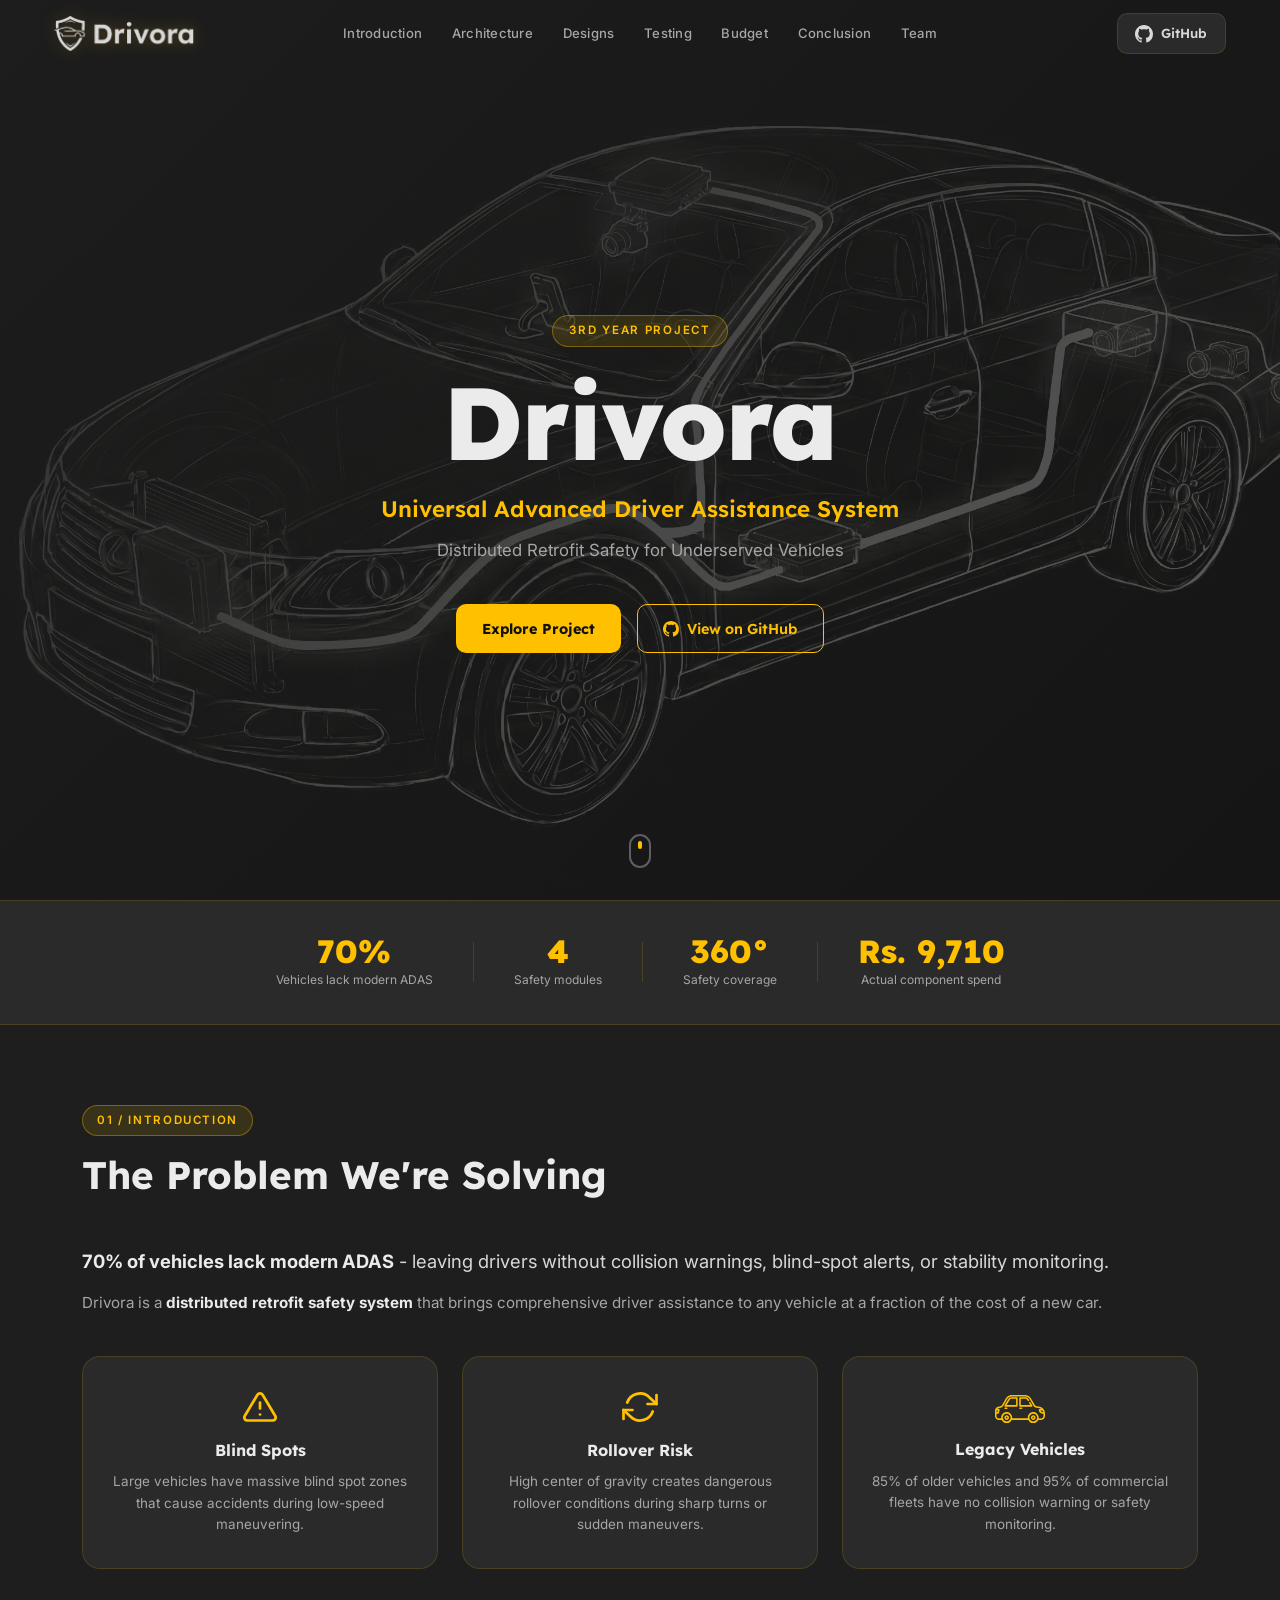
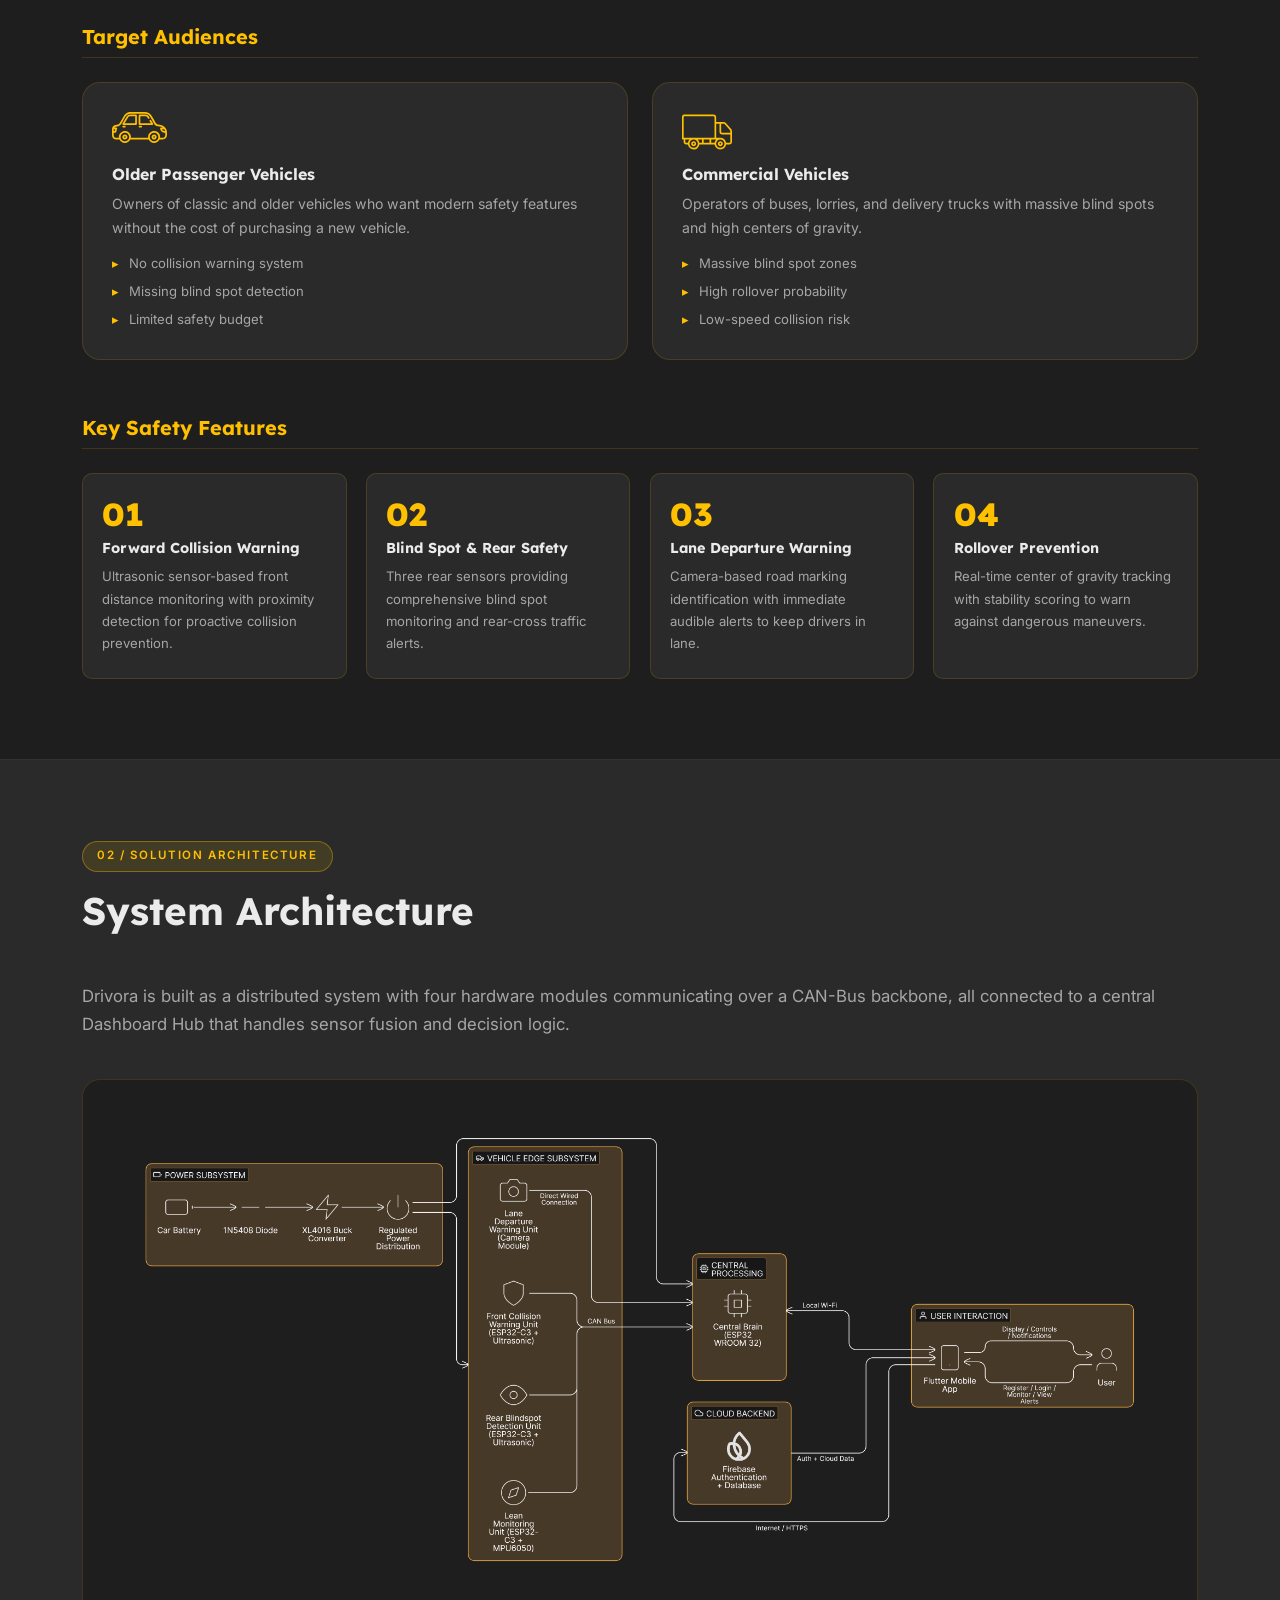
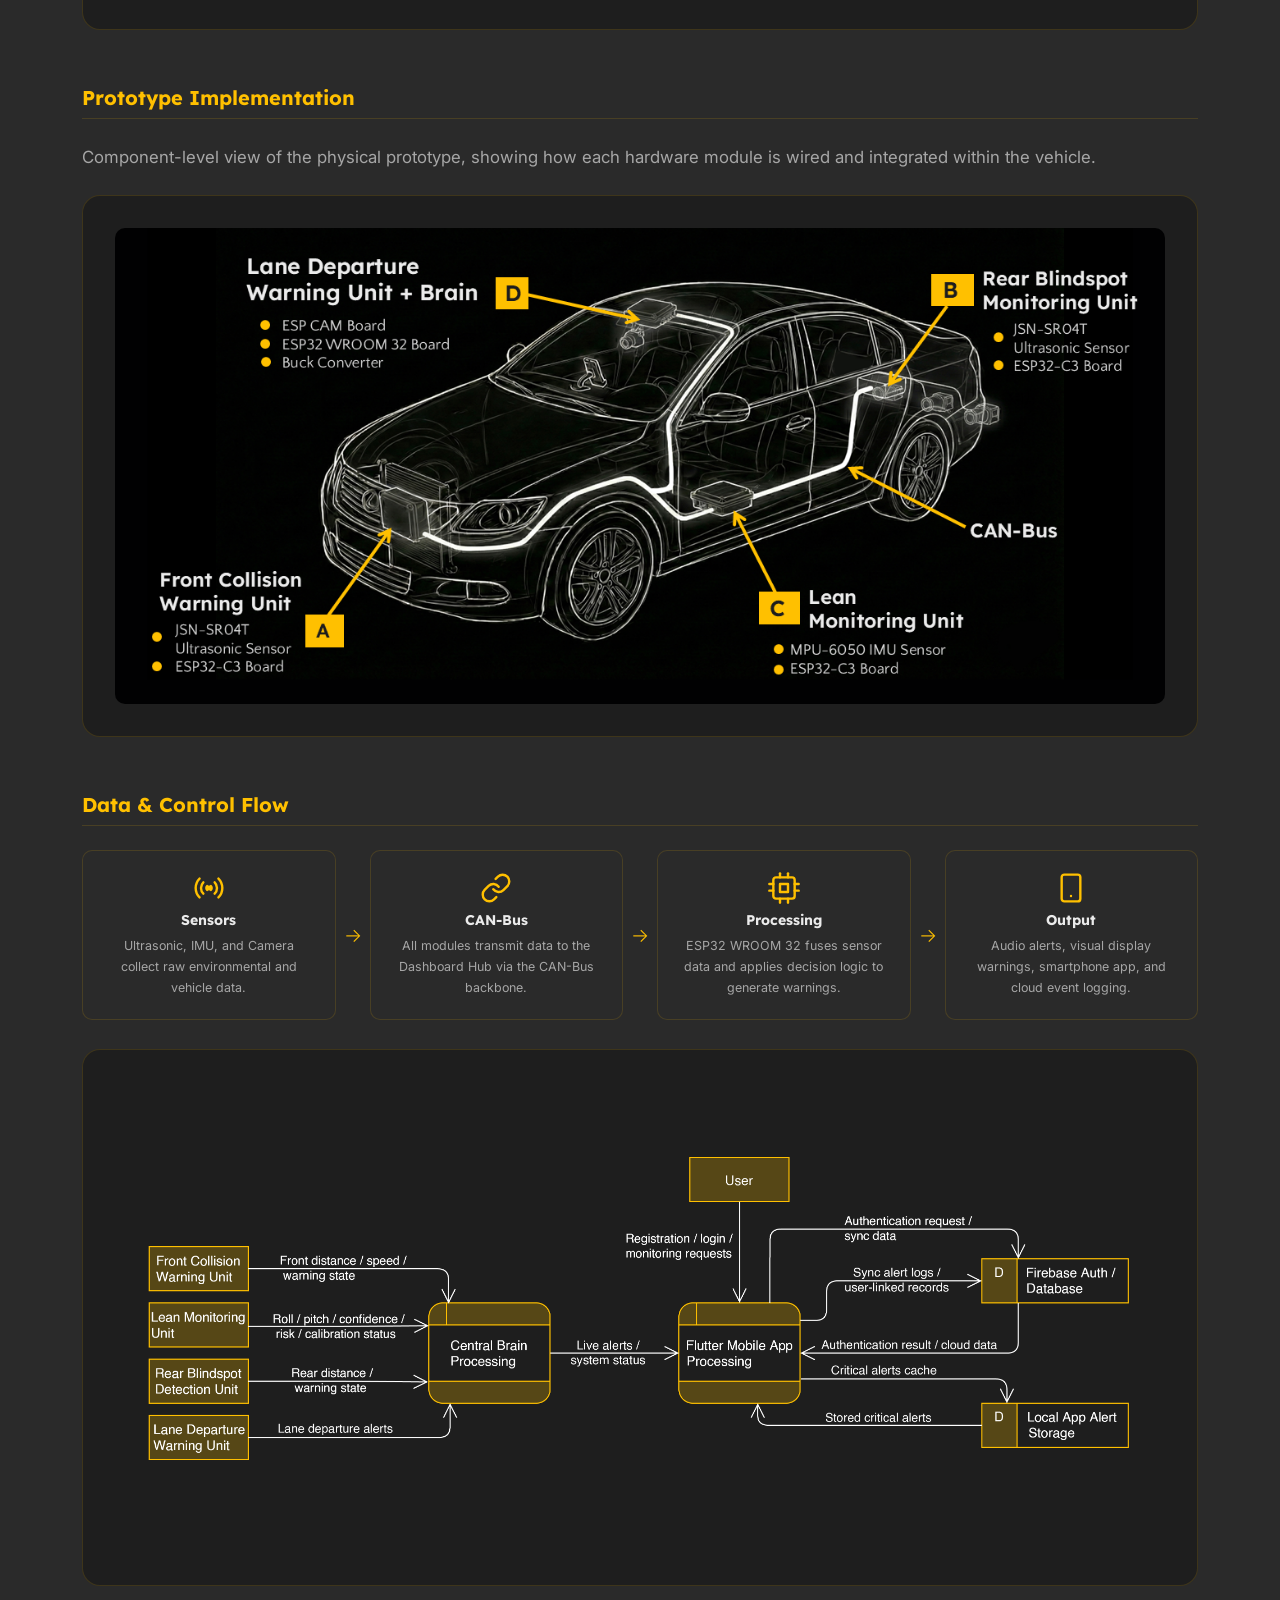
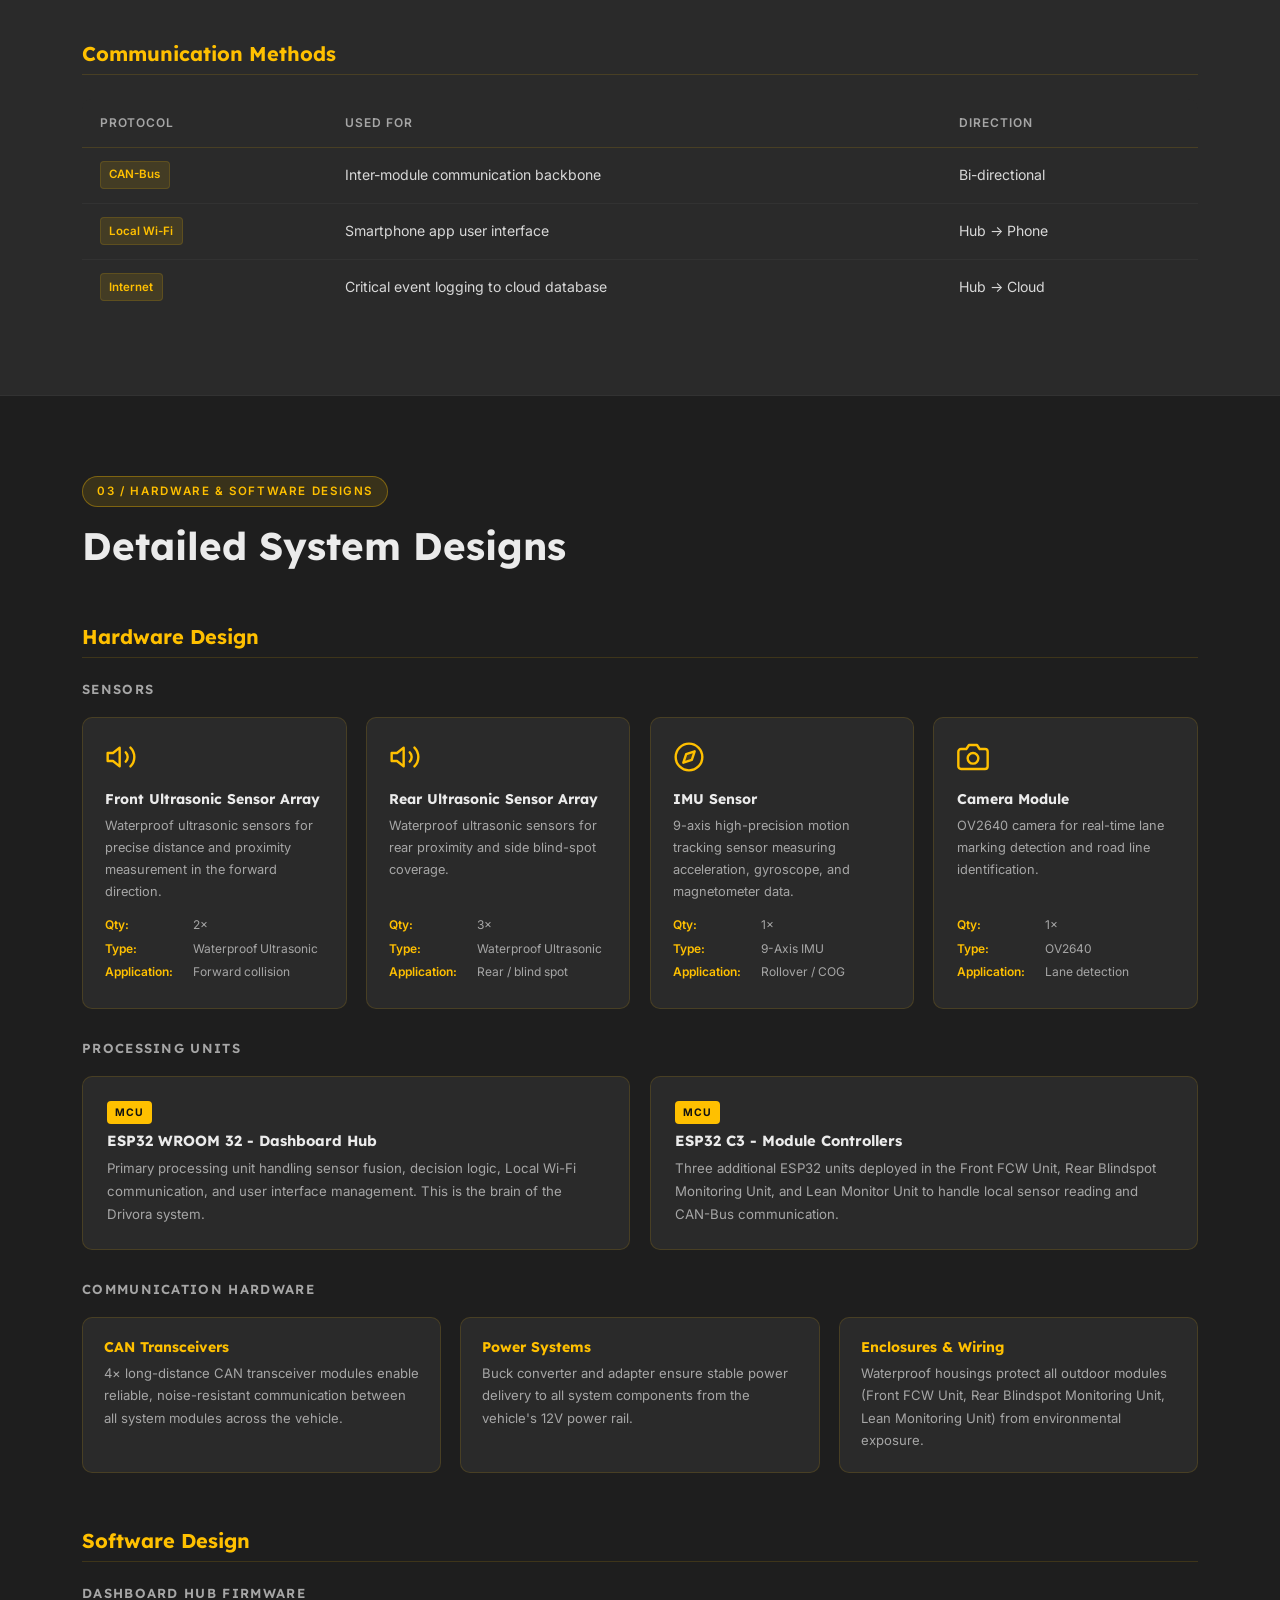
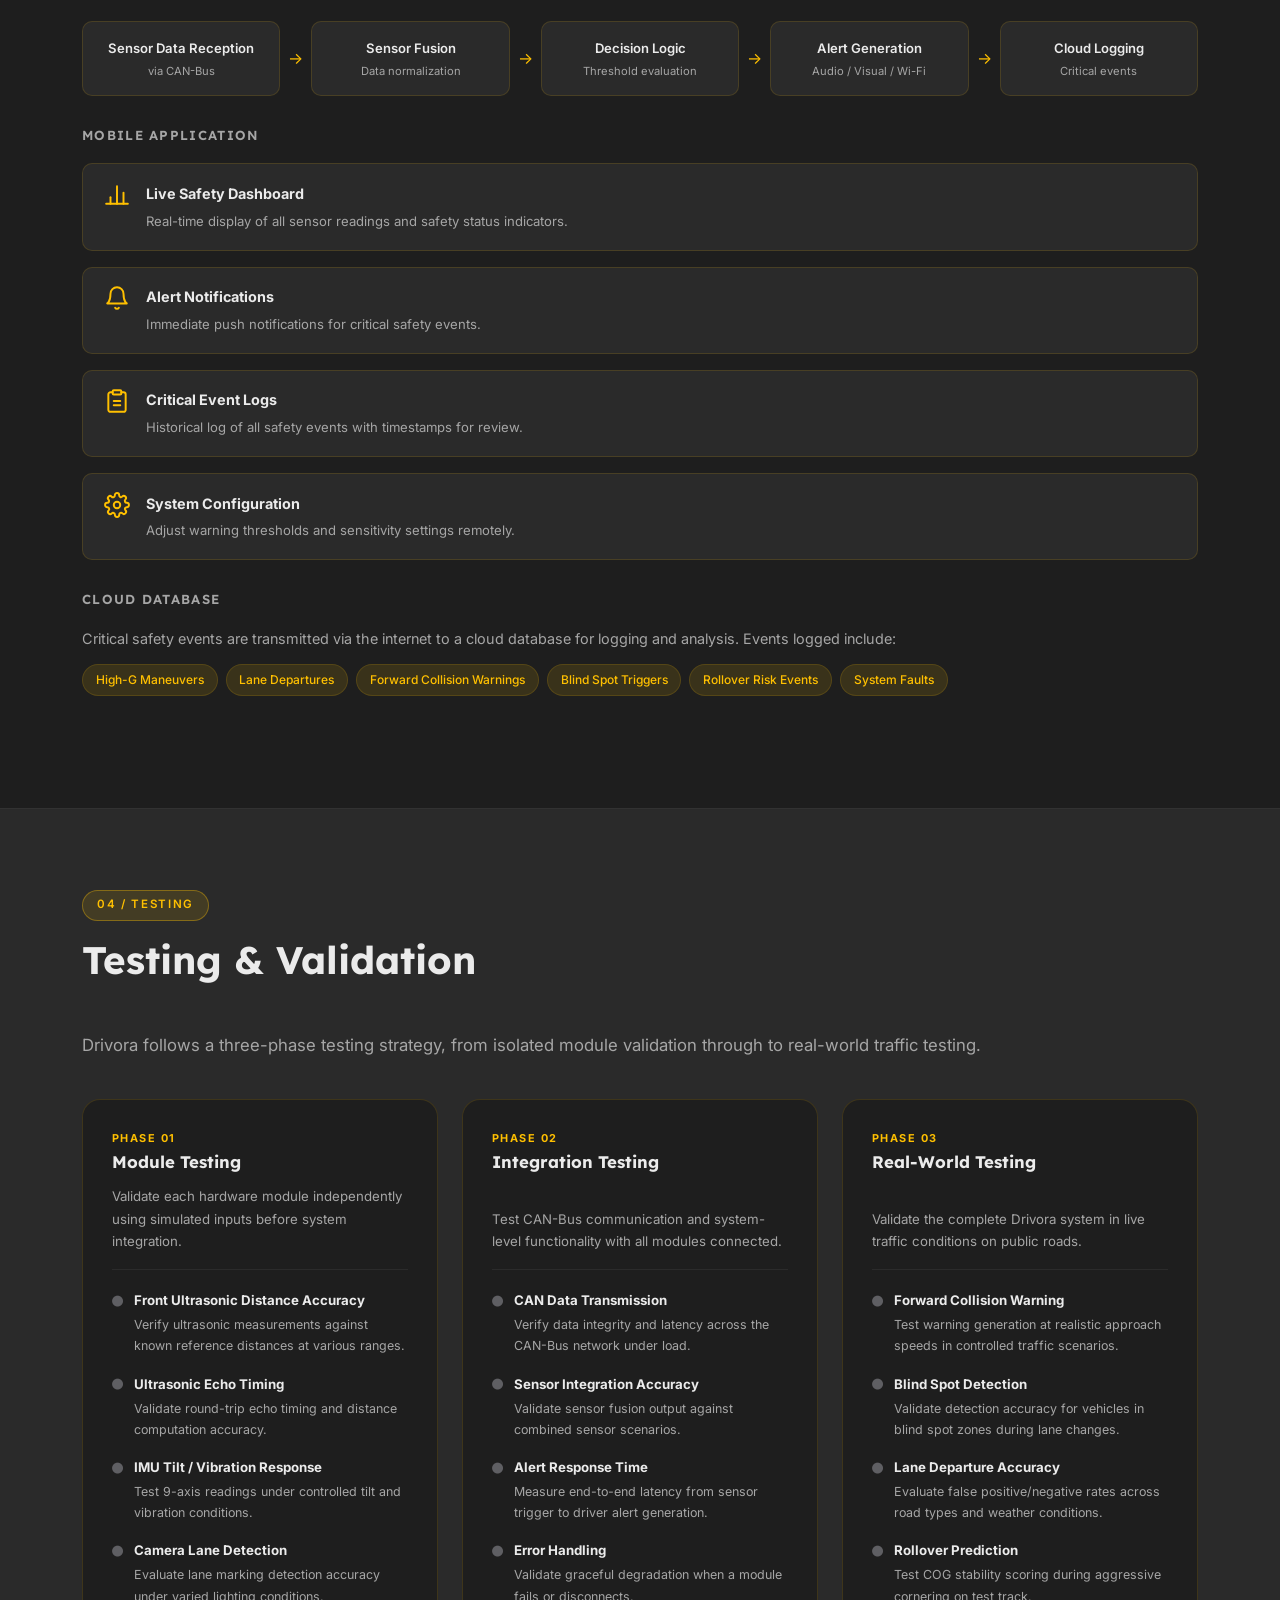
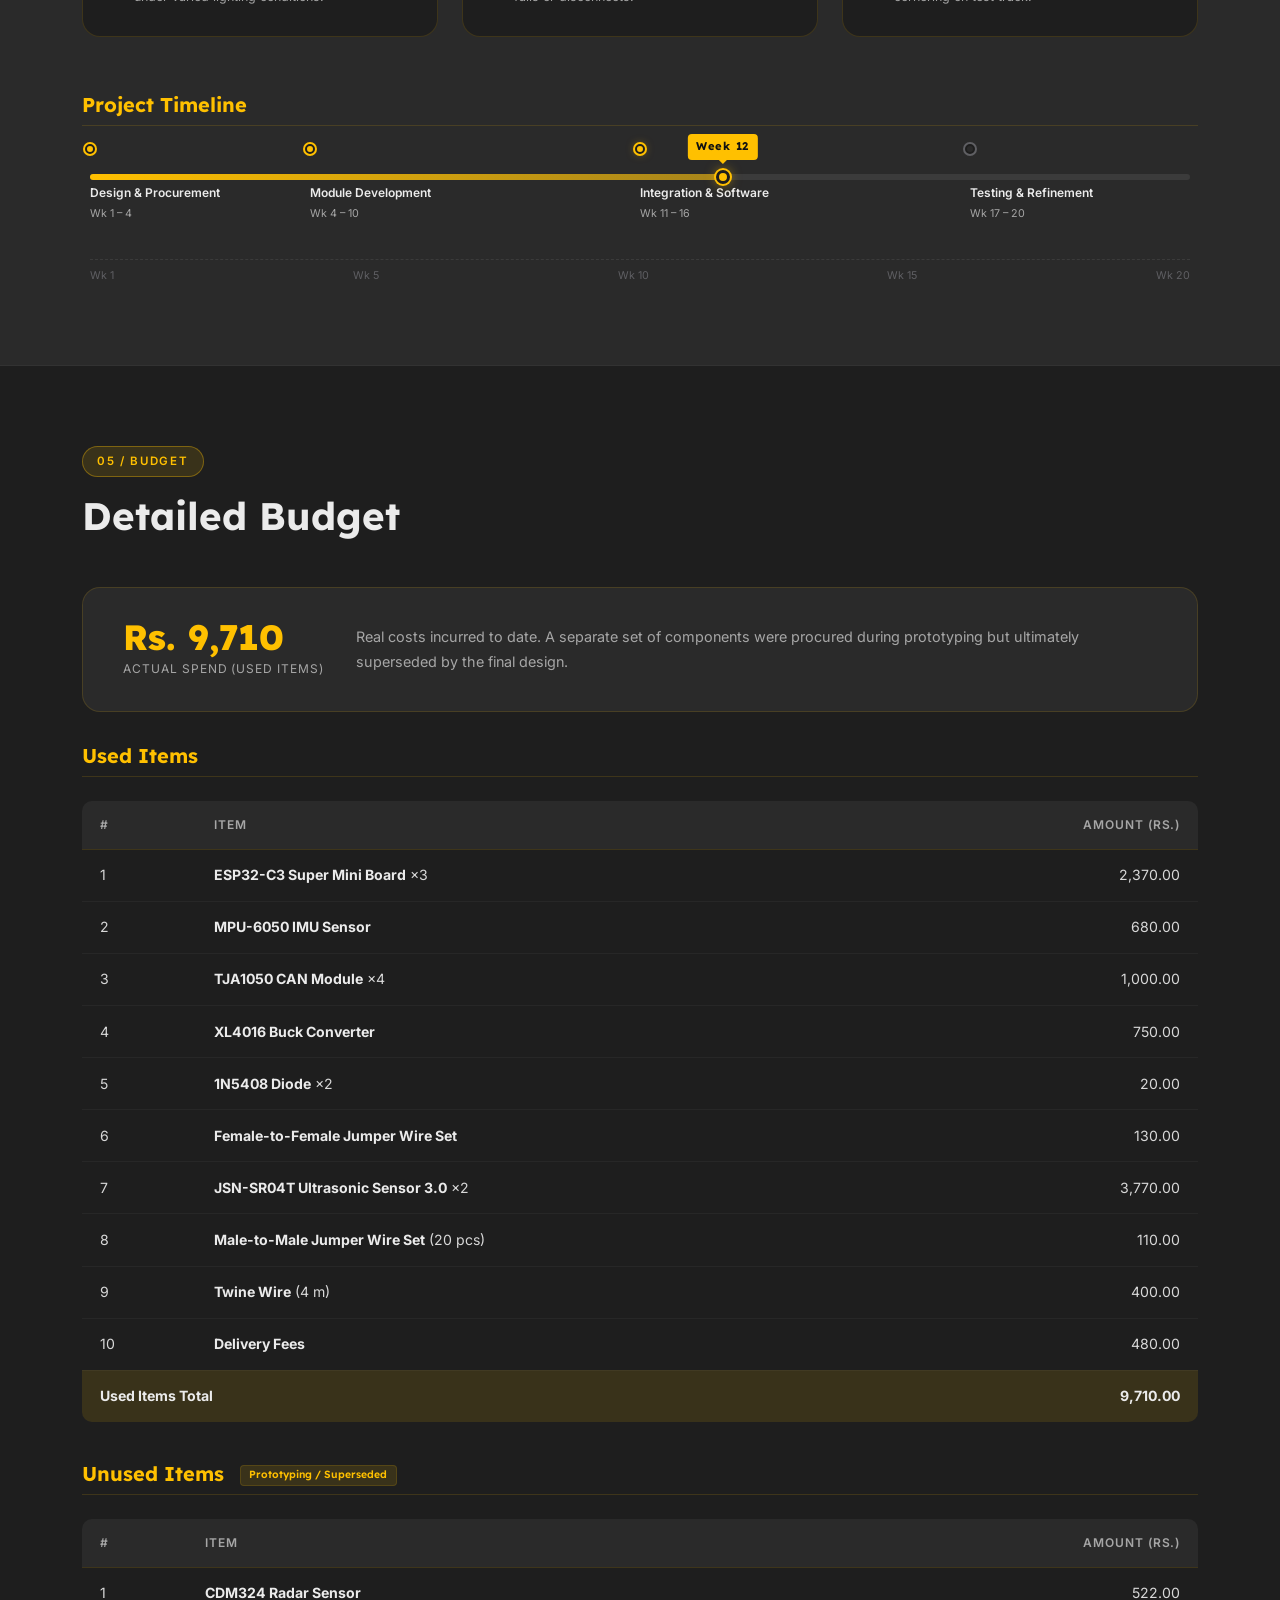
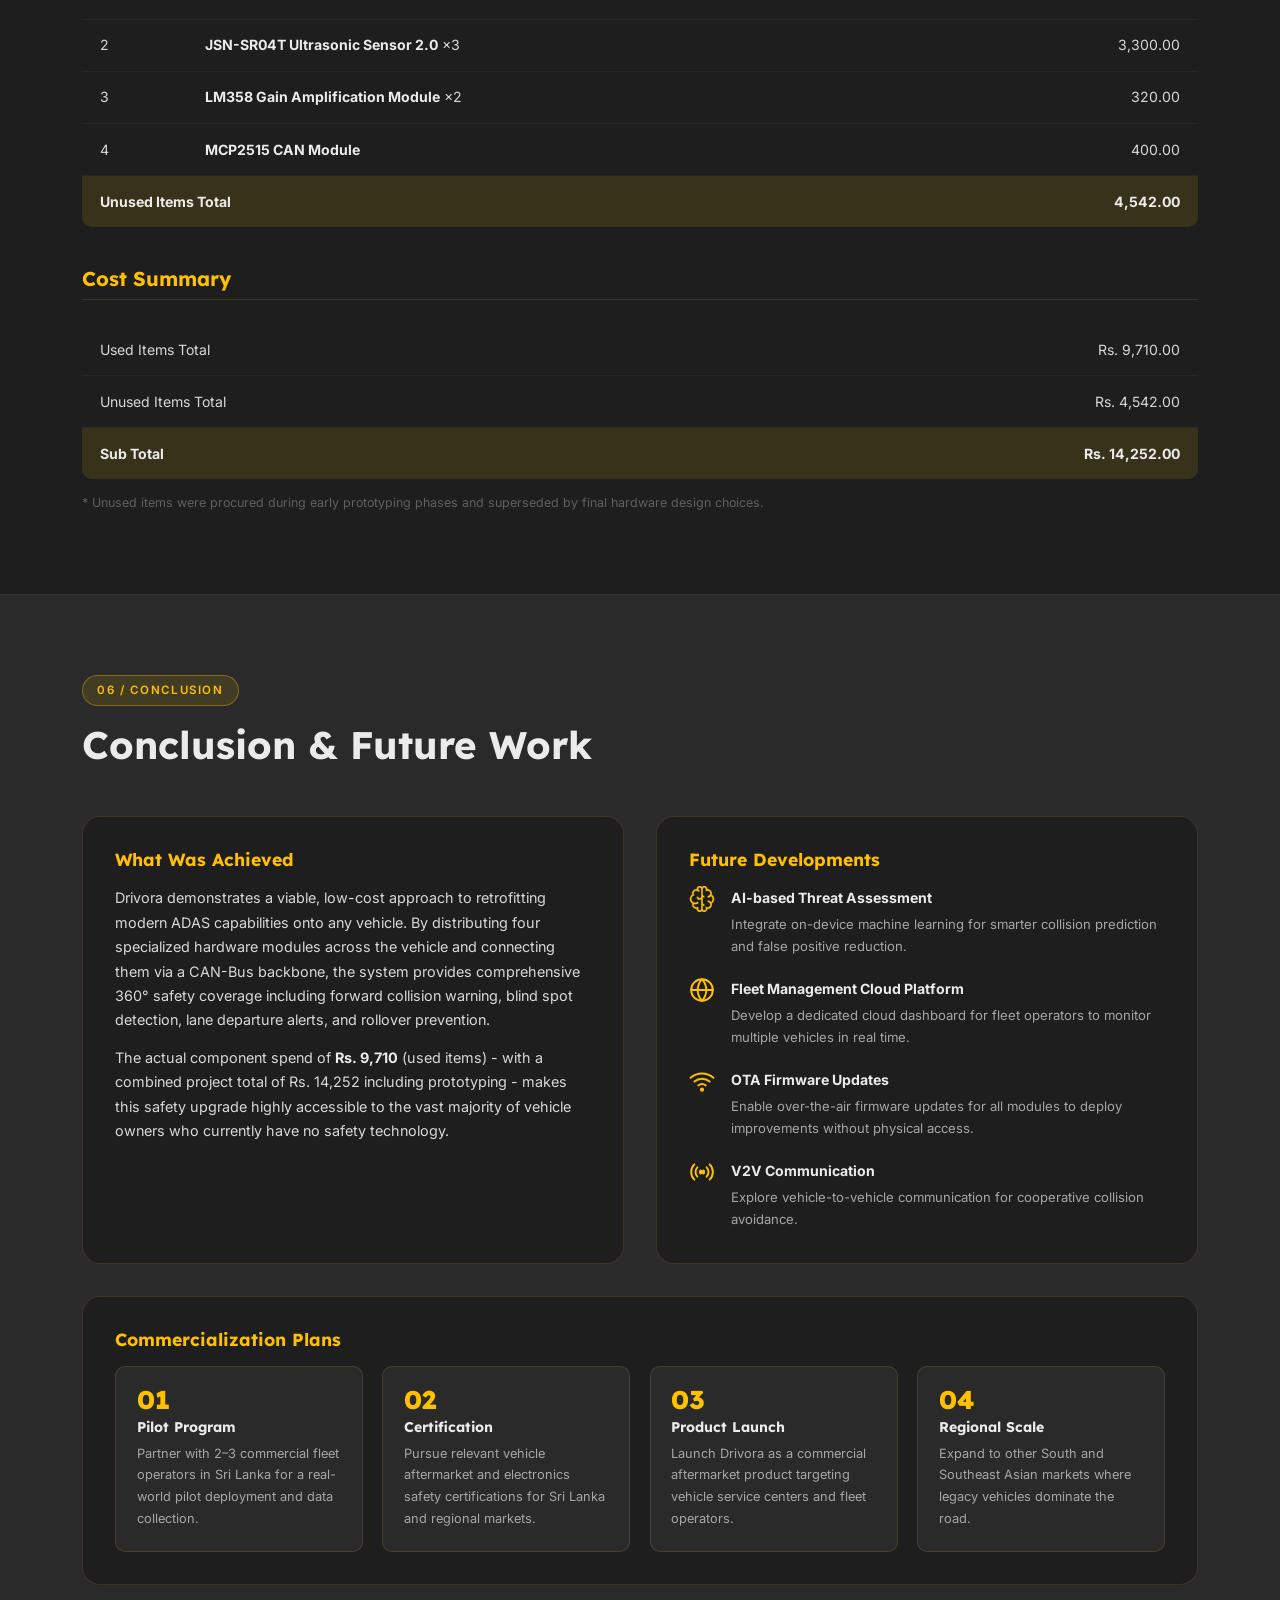
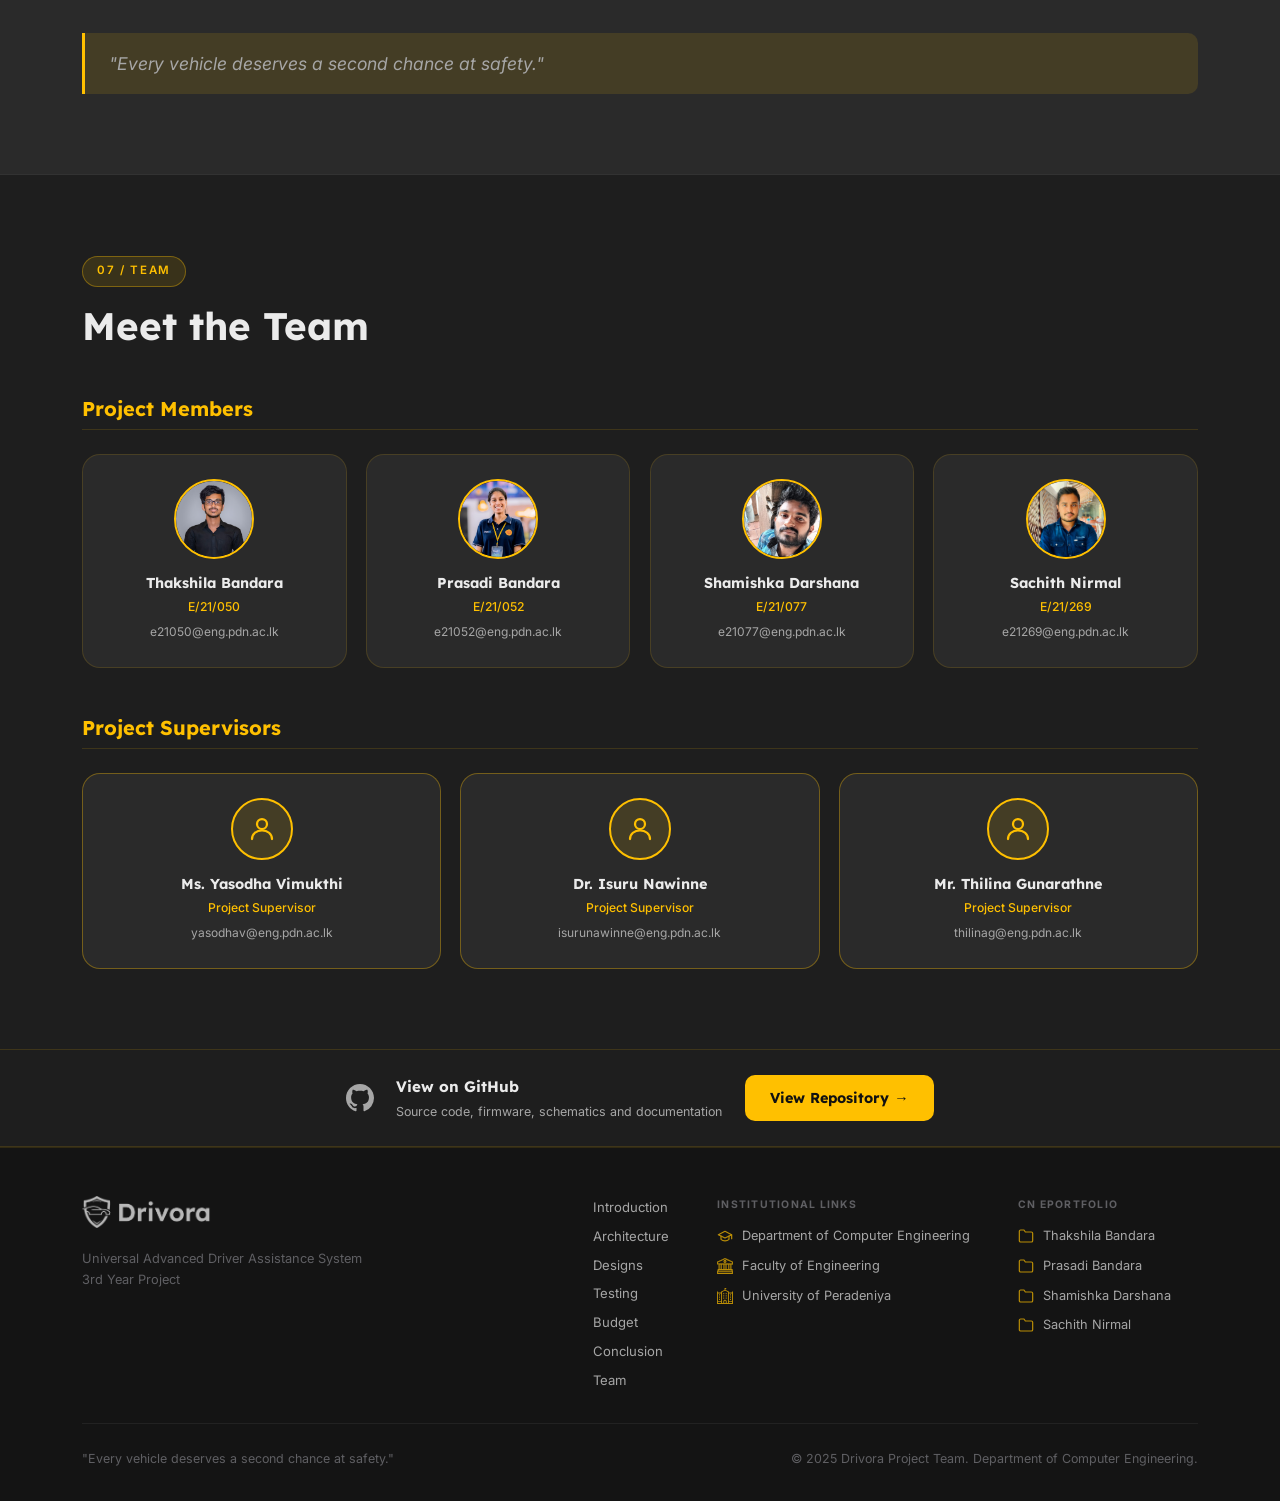
==== commit a5999440: "fix: update ESP32 references in webpage" ====
--- a/docs/index.html
+++ b/docs/index.html
@@ -241,7 +241,7 @@
           <div class="flow-step">
             <div class="flow-icon"><img src="assets/icons/cpu.svg" alt="Processing" /></div>
             <h4>Processing</h4>
-            <p>ESP32-S3 fuses sensor data and applies decision logic to generate warnings.</p>
+            <p>ESP32 WROOM 32 fuses sensor data and applies decision logic to generate warnings.</p>
           </div>
           <div class="flow-arrow">→</div>
           <div class="flow-step">
@@ -357,13 +357,13 @@
           <div class="proc-grid">
             <div class="proc-card">
               <div class="proc-badge">MCU</div>
-              <h5>ESP32-S3 - Dashboard Hub</h5>
+              <h5>ESP32 WROOM 32 - Dashboard Hub</h5>
               <p>Primary processing unit handling sensor fusion, decision logic, Local Wi-Fi communication, and user
                 interface management. This is the brain of the Drivora system.</p>
             </div>
             <div class="proc-card">
               <div class="proc-badge">MCU</div>
-              <h5>ESP32 - Module Controllers</h5>
+              <h5>ESP32 C3 - Module Controllers</h5>
               <p>Three additional ESP32 units deployed in the Front FCW Unit, Rear Blindspot Monitoring Unit, and Lean
                 Monitor Unit to handle local
                 sensor reading and CAN-Bus communication.</p>
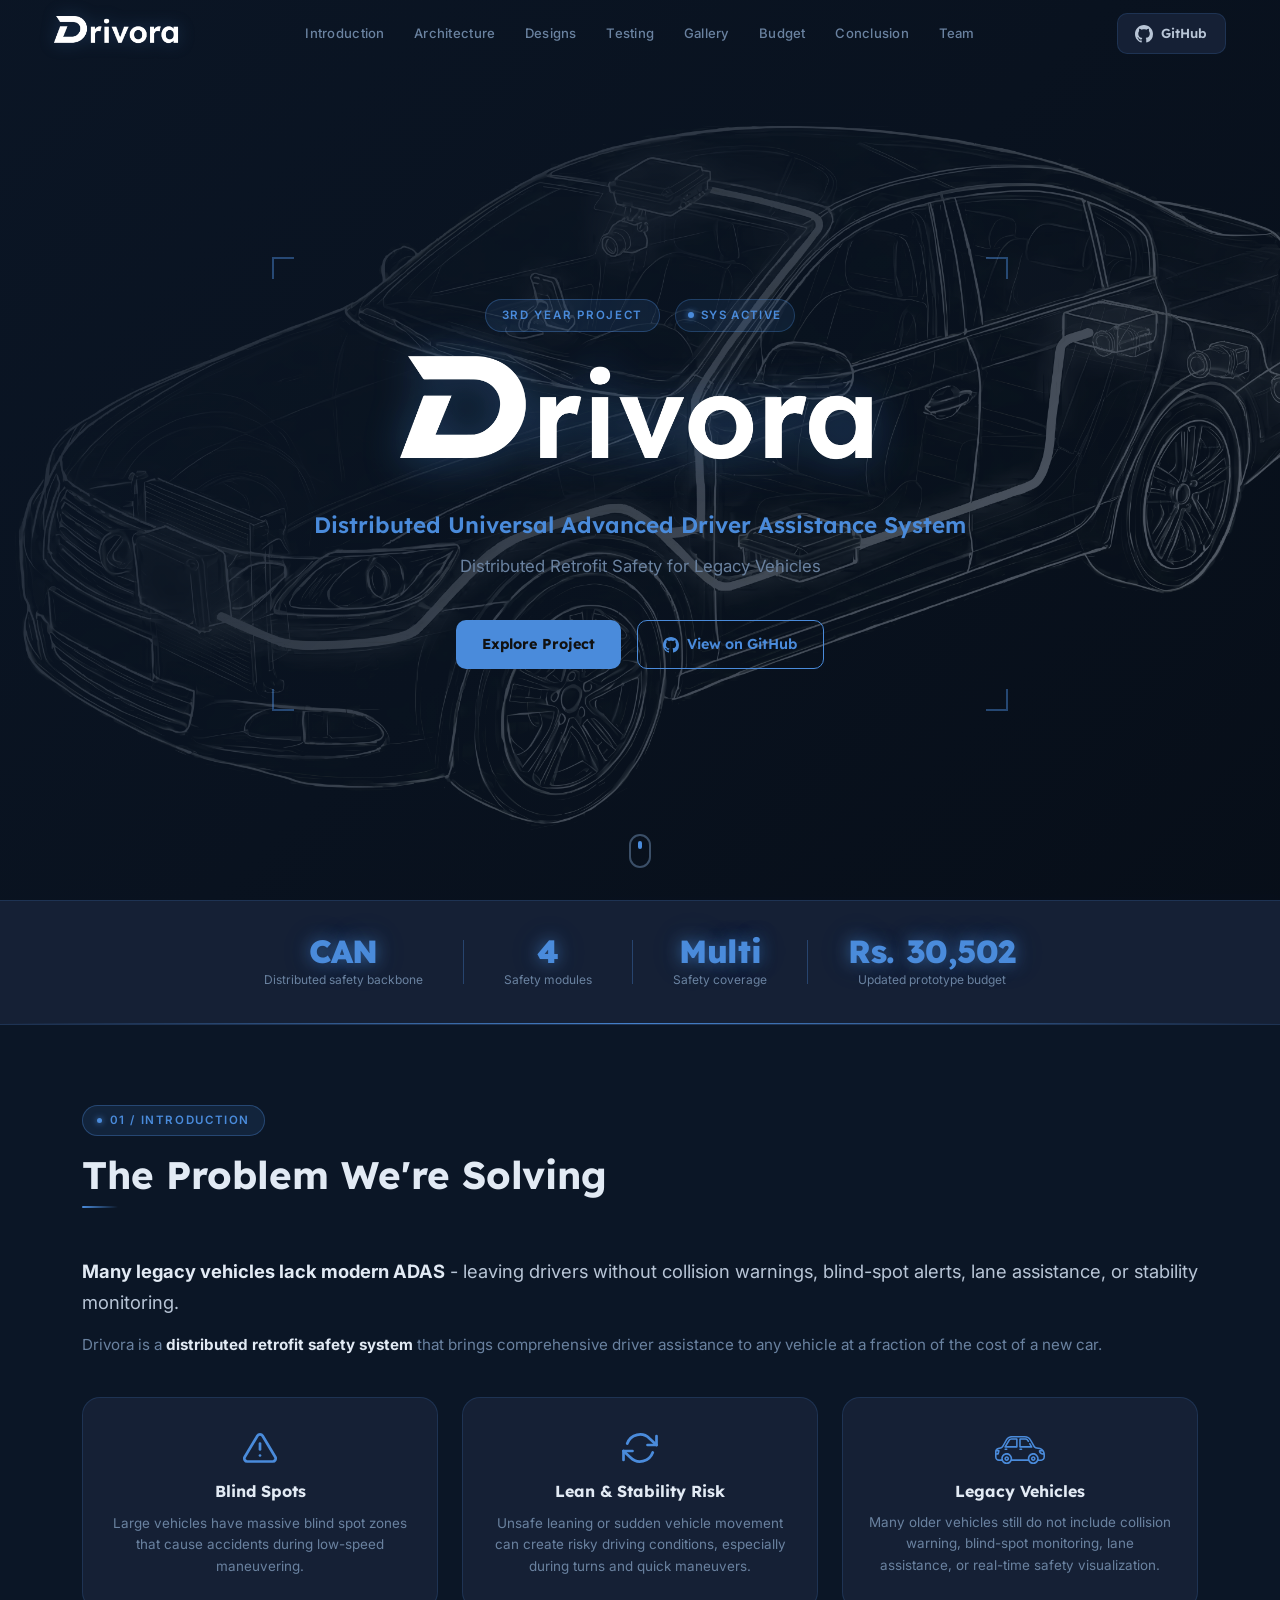
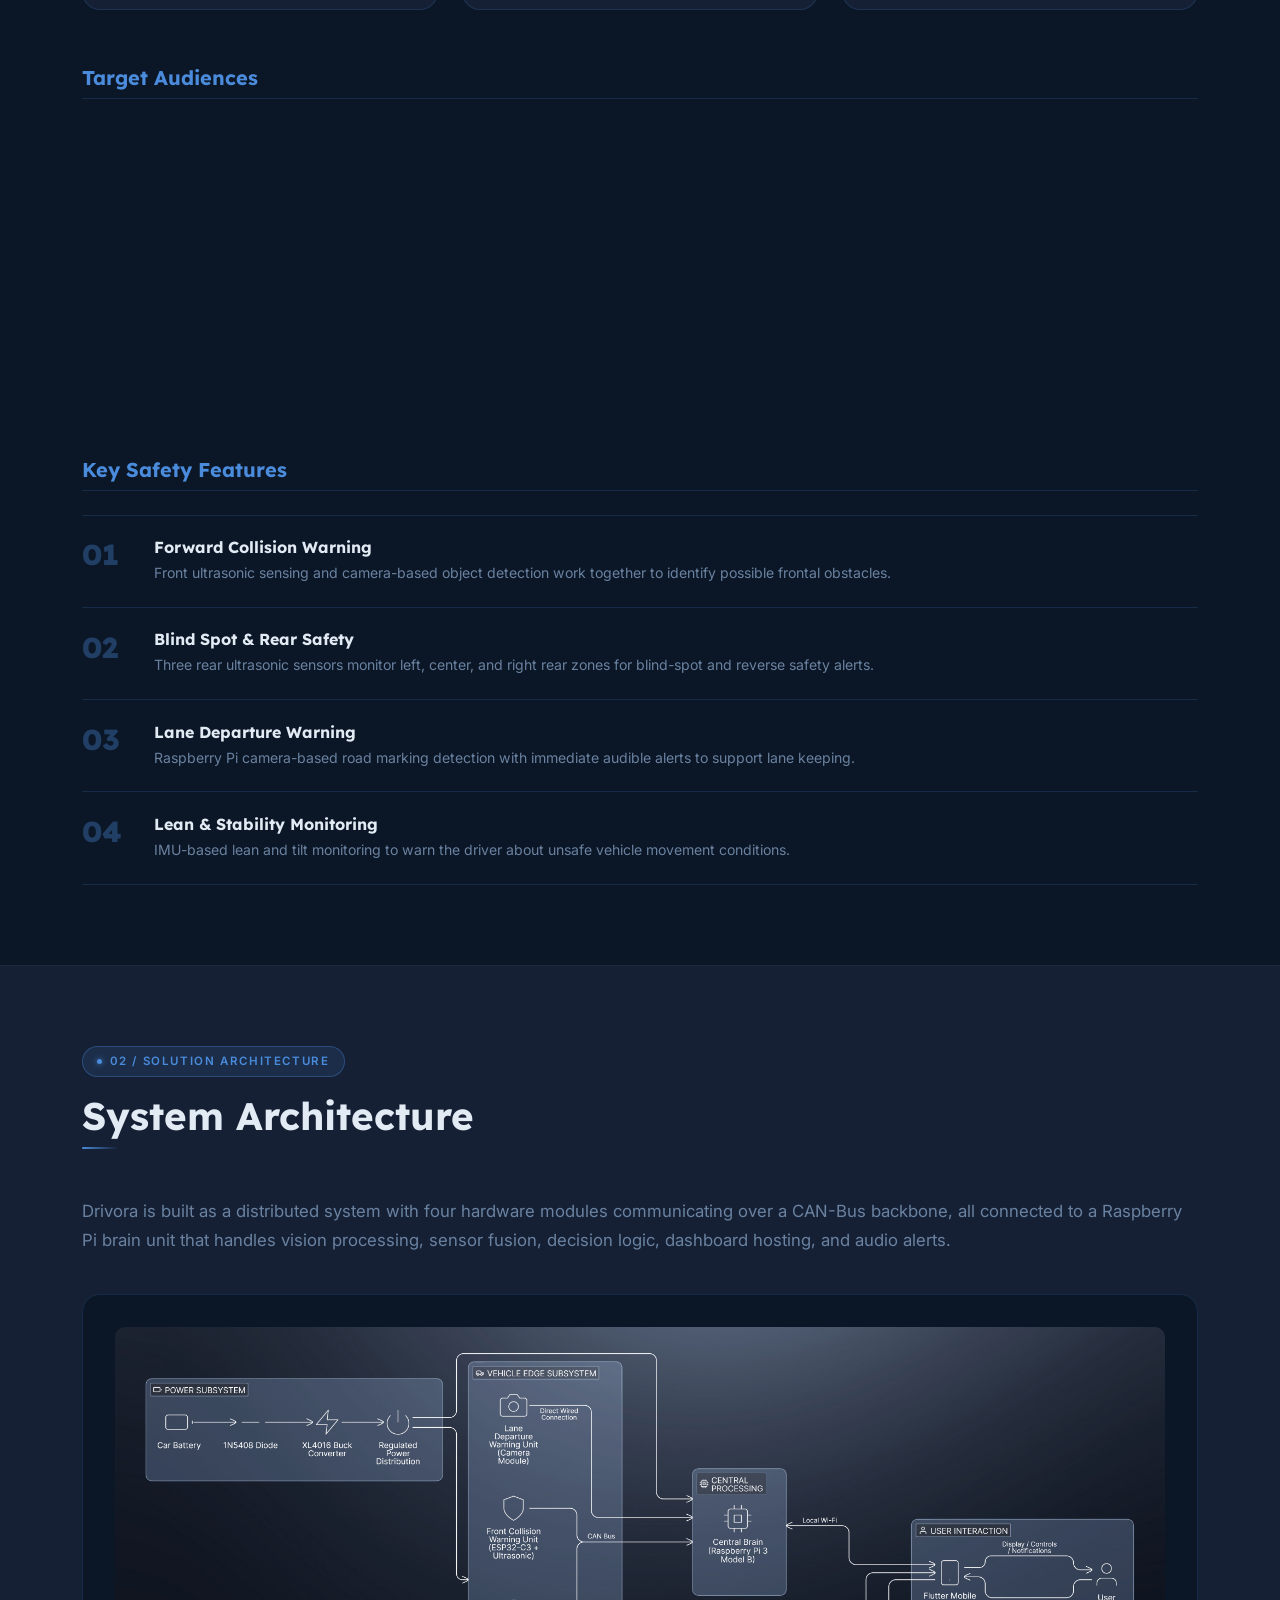
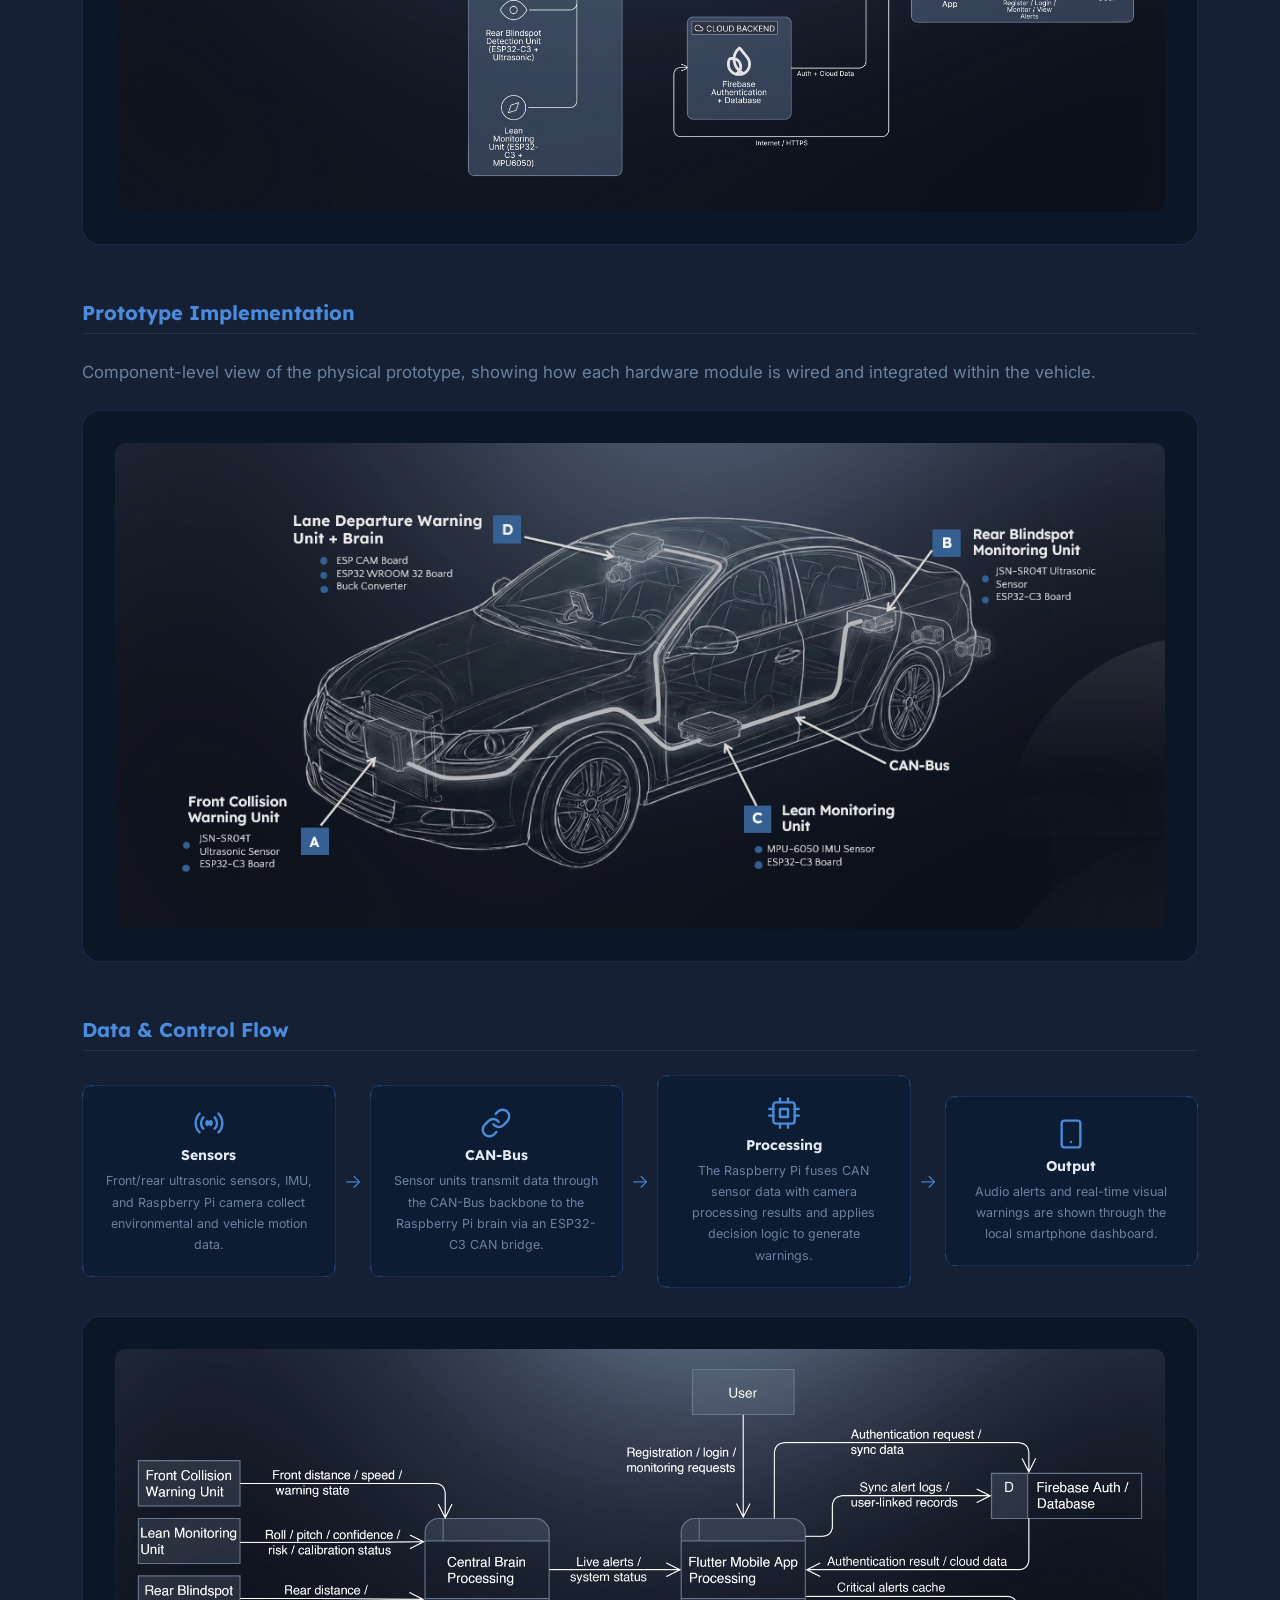
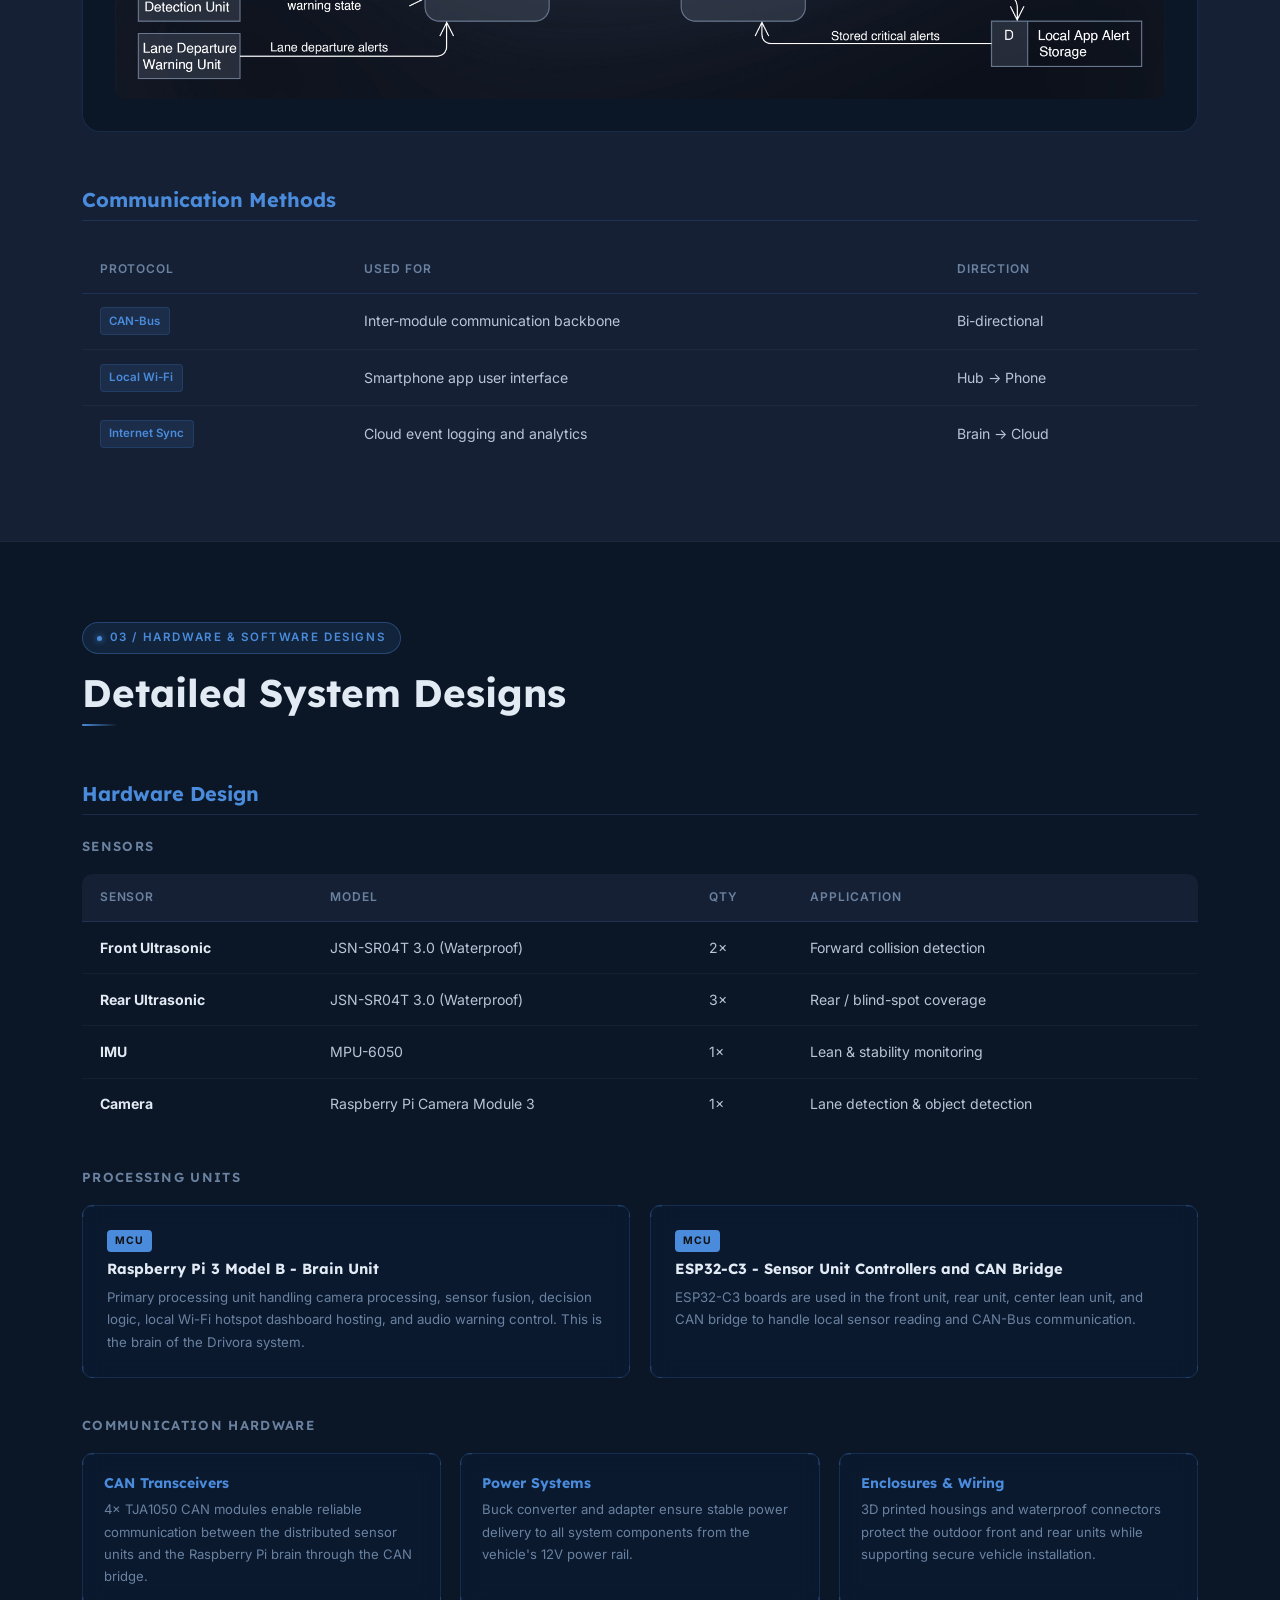
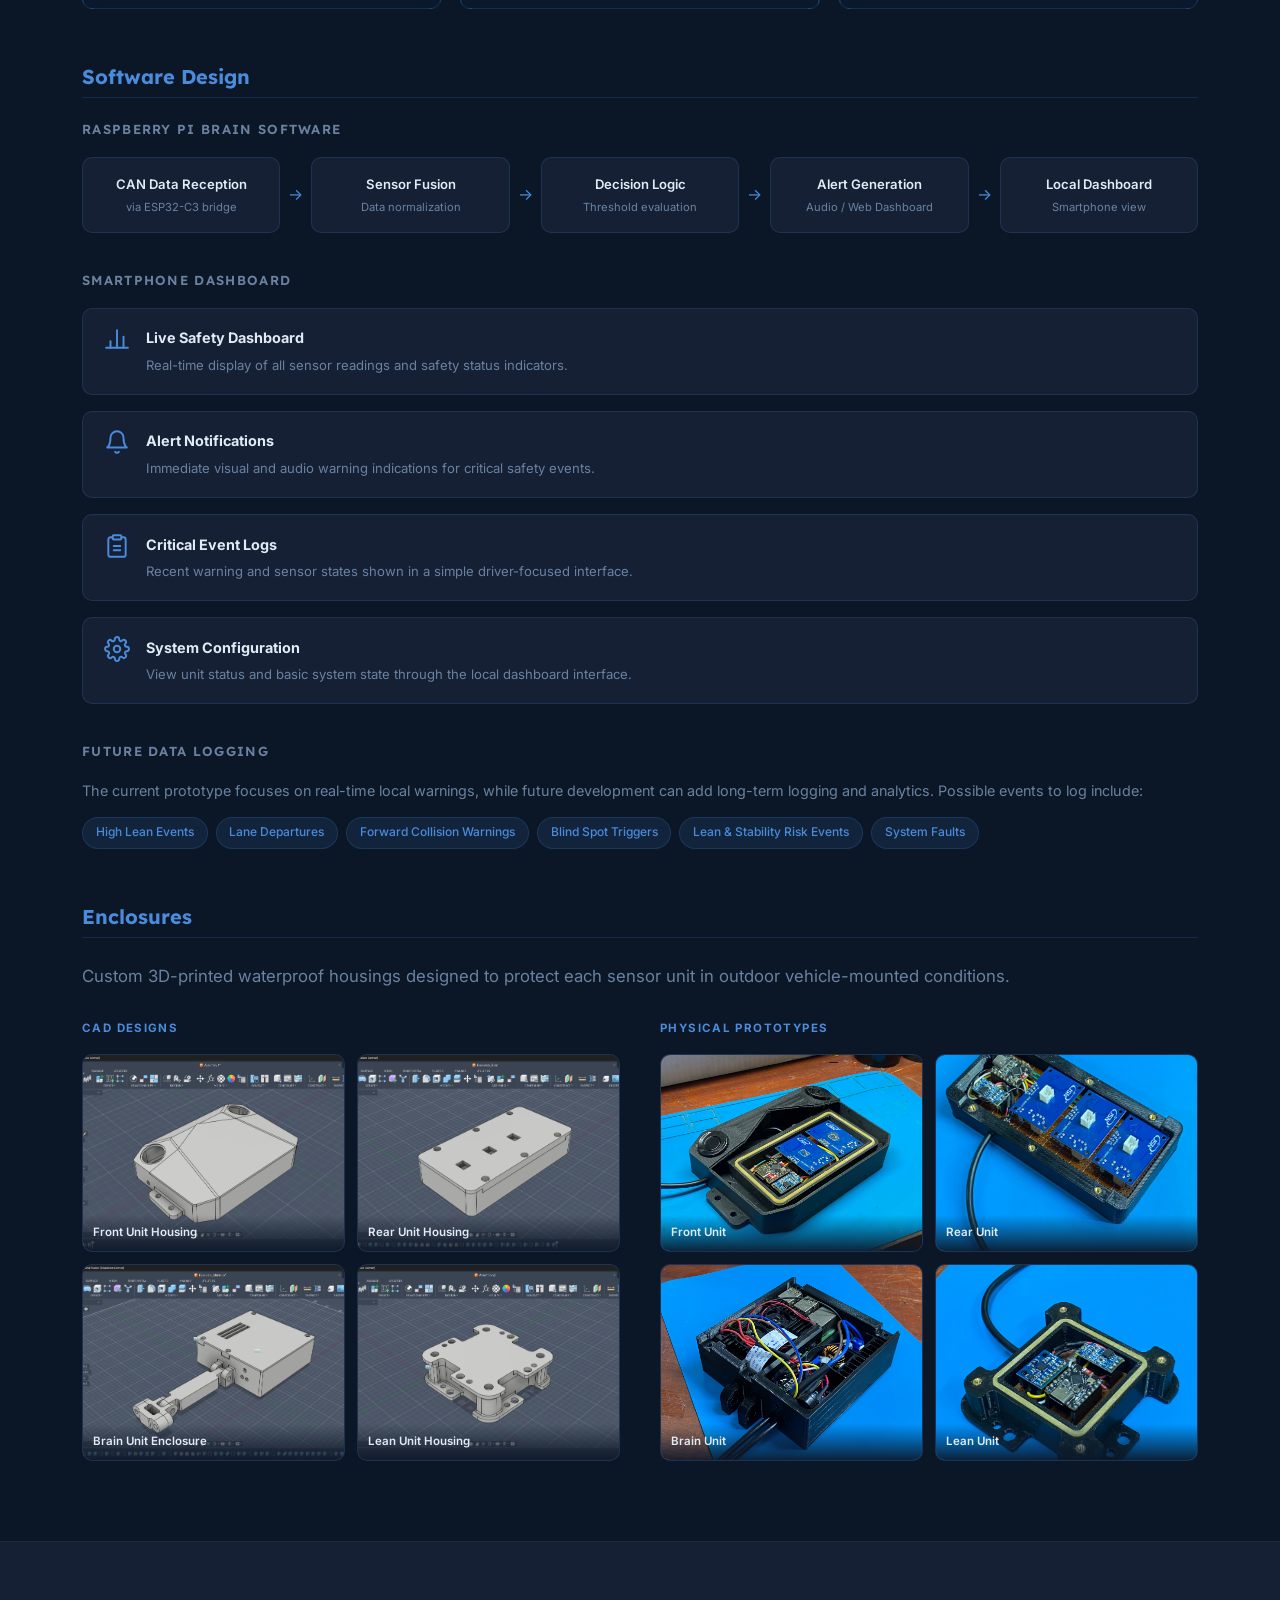
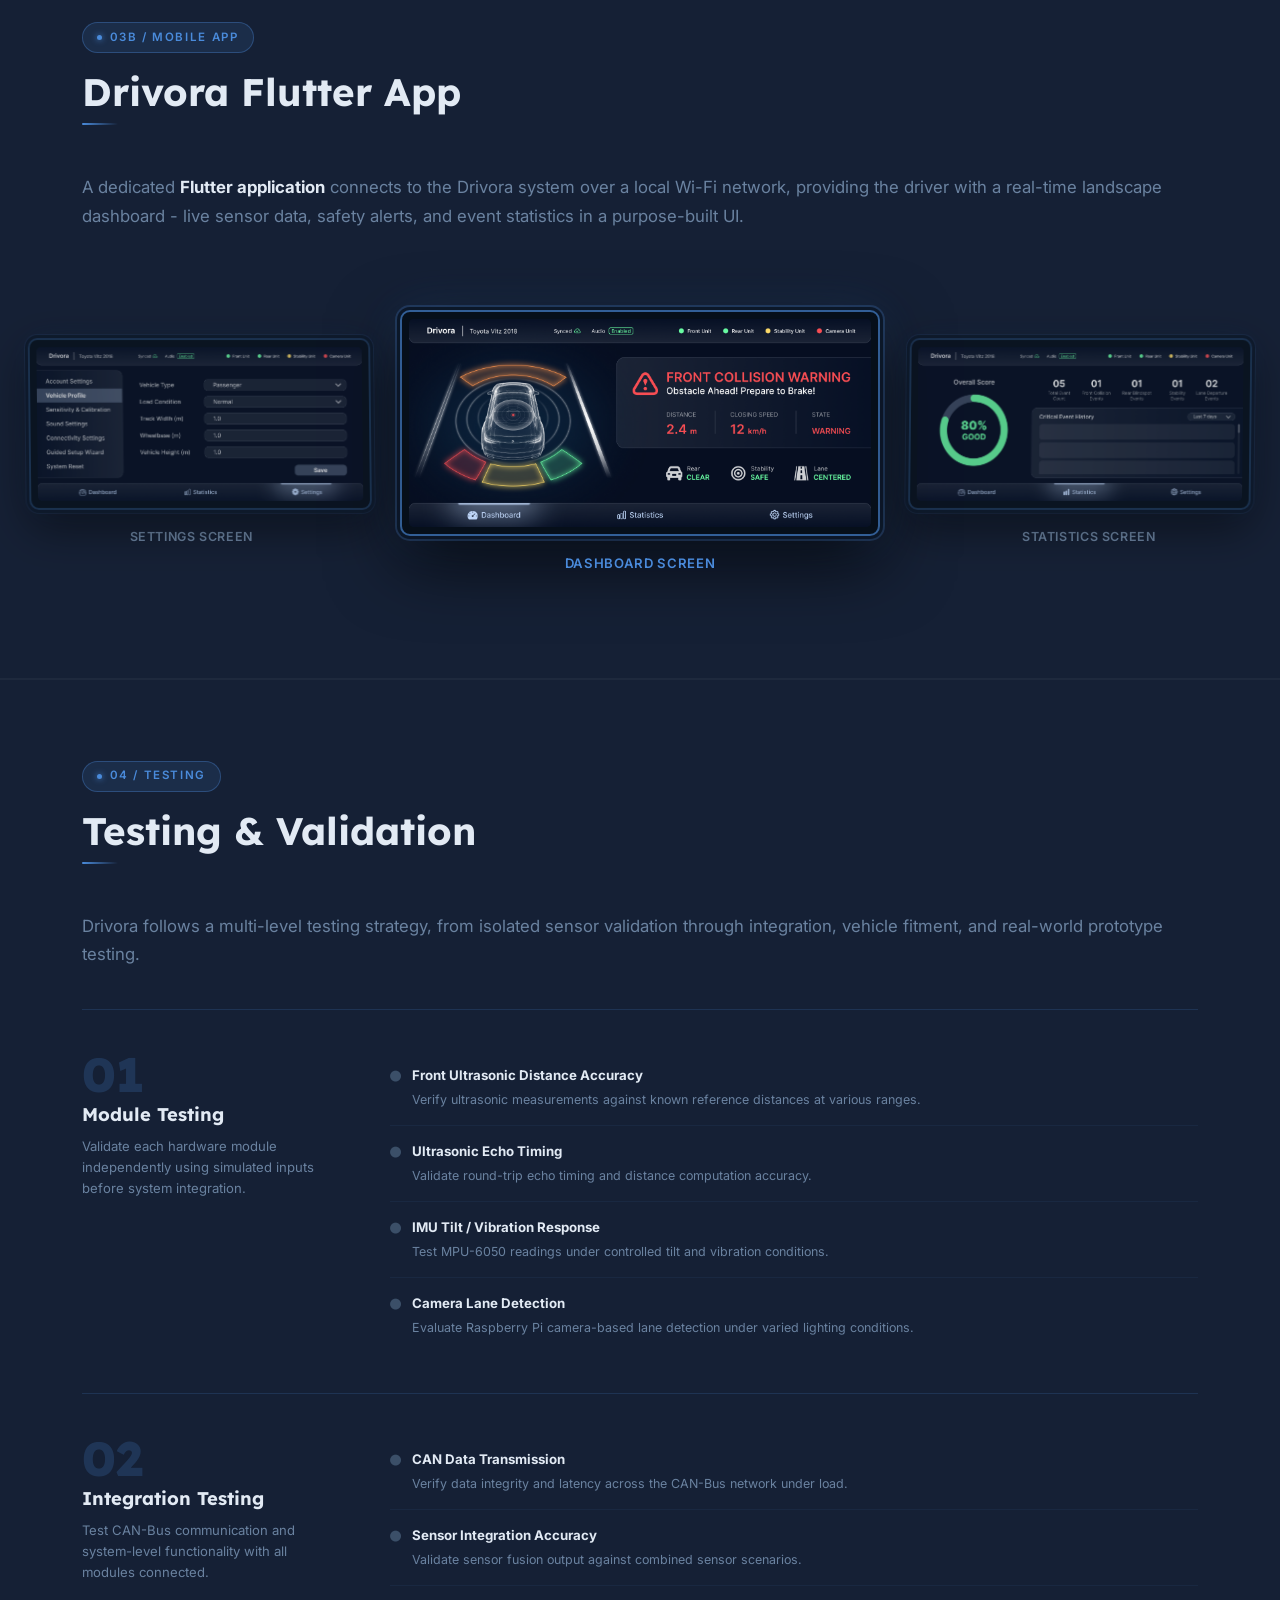
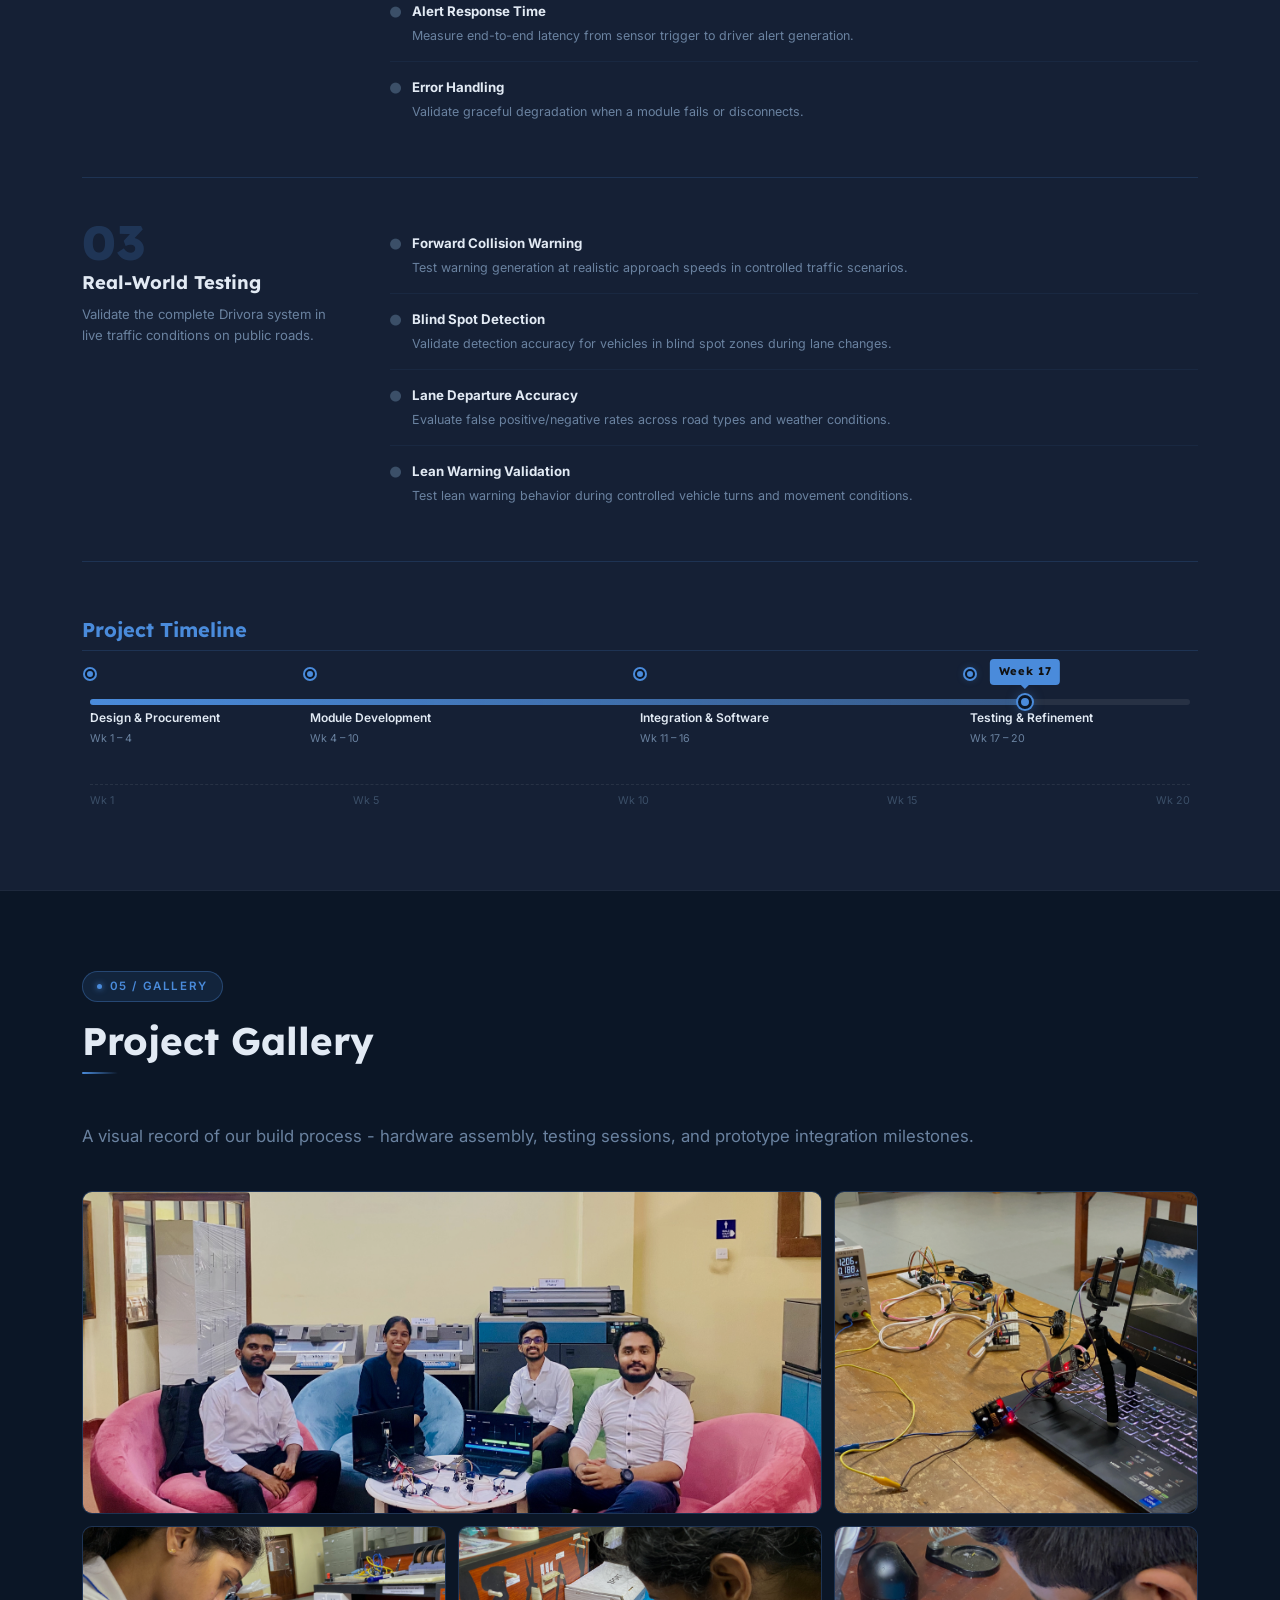
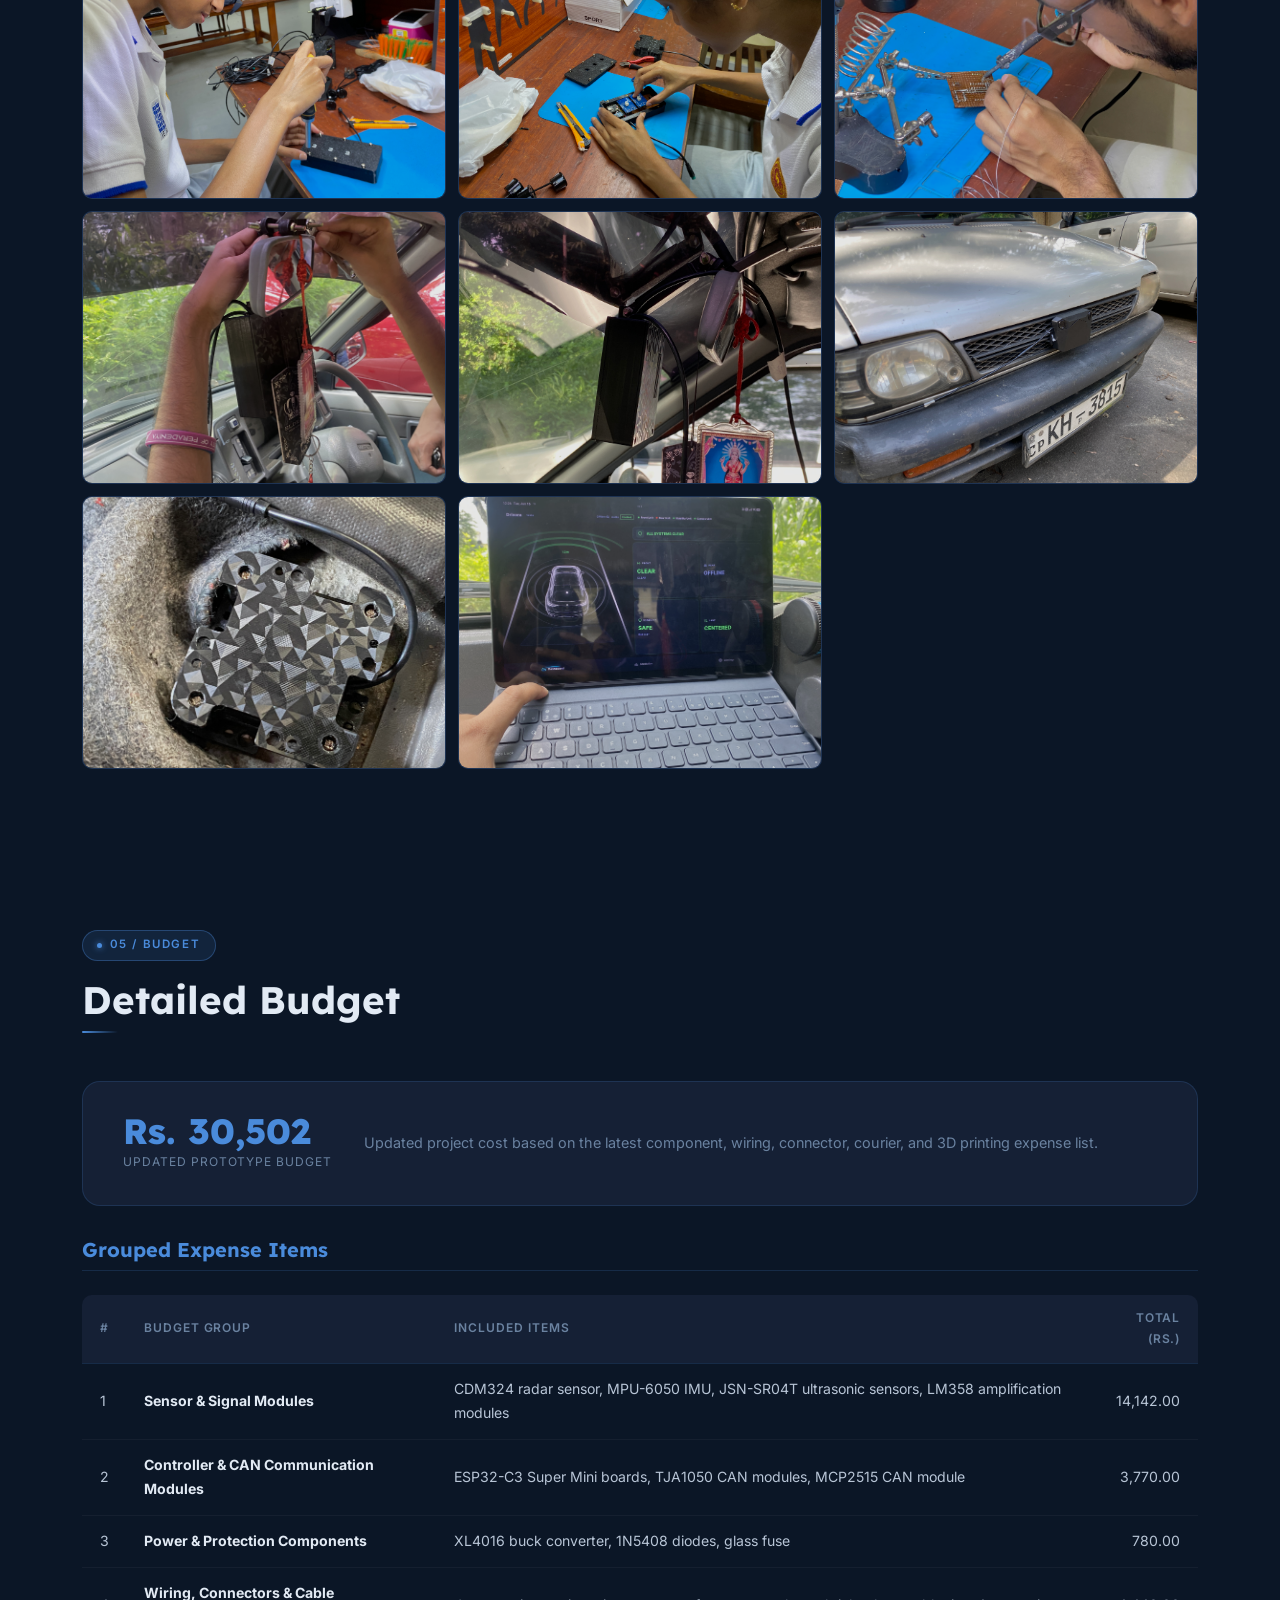
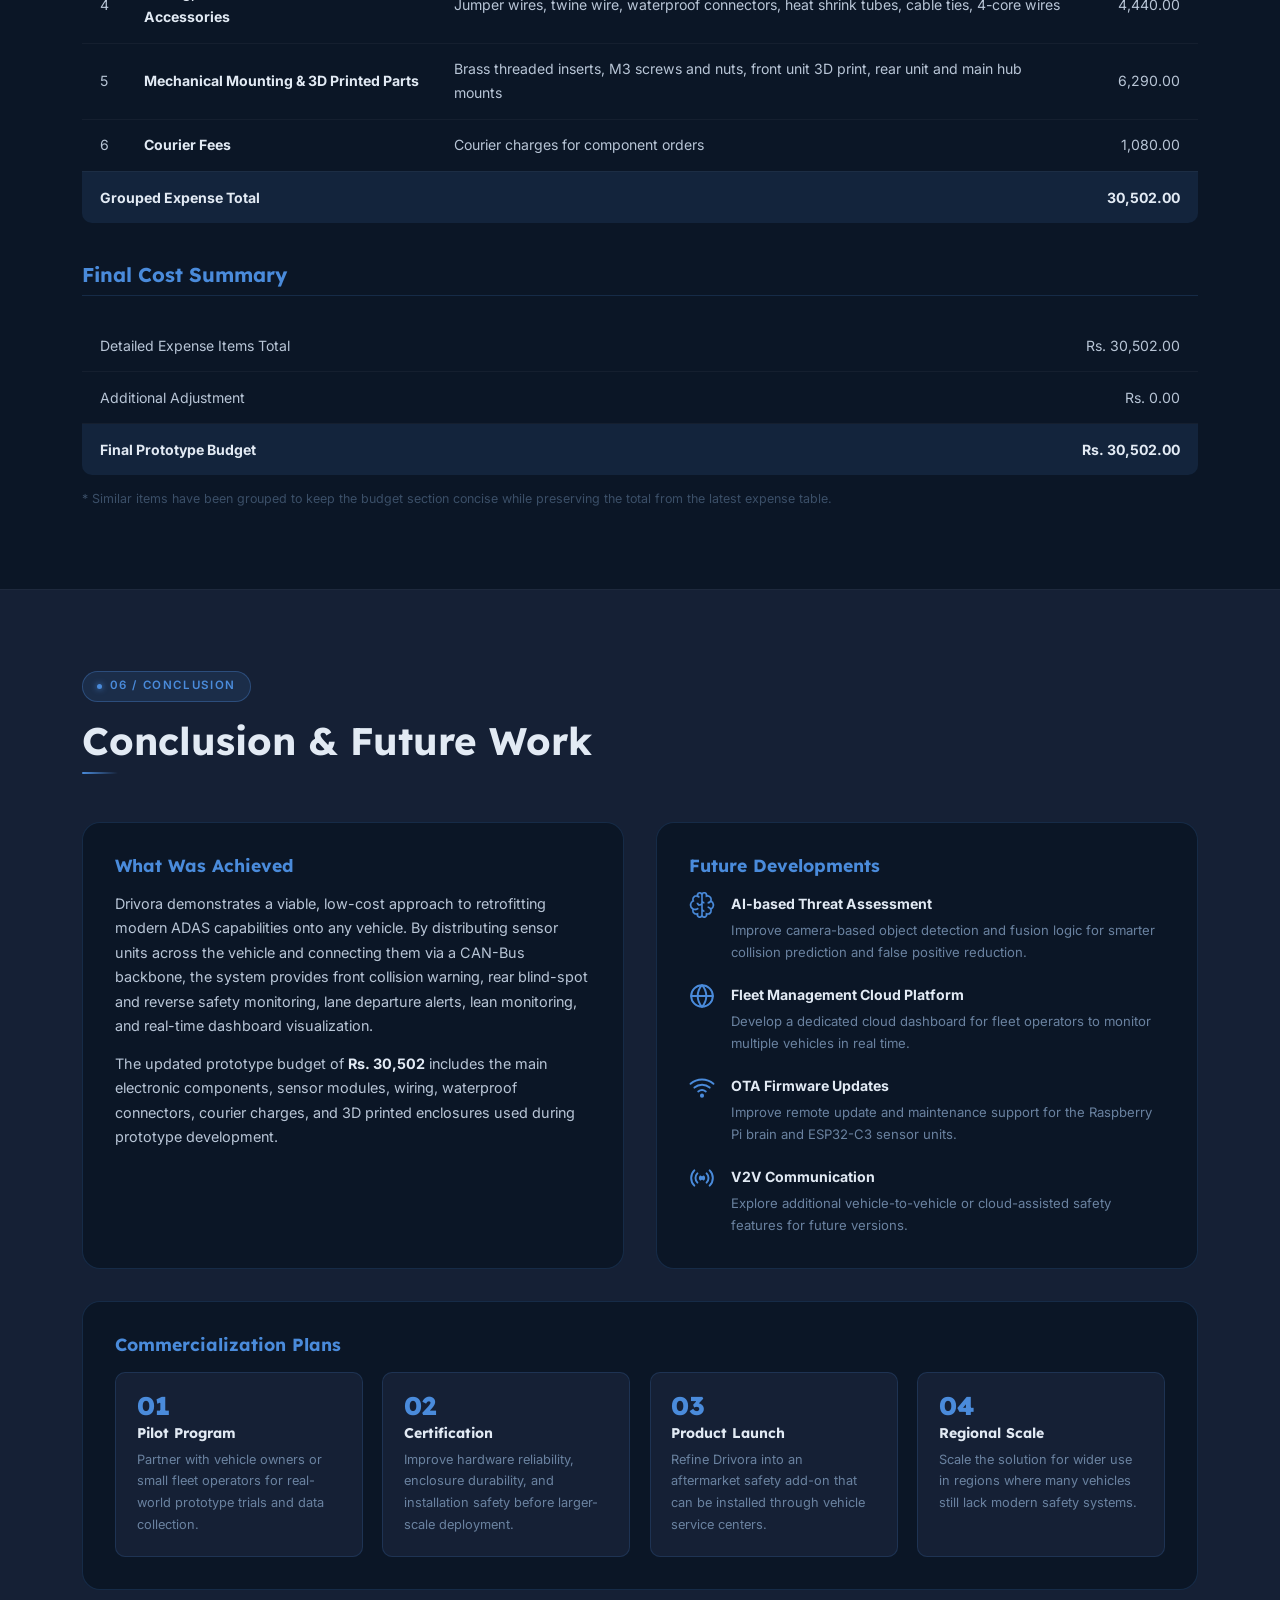
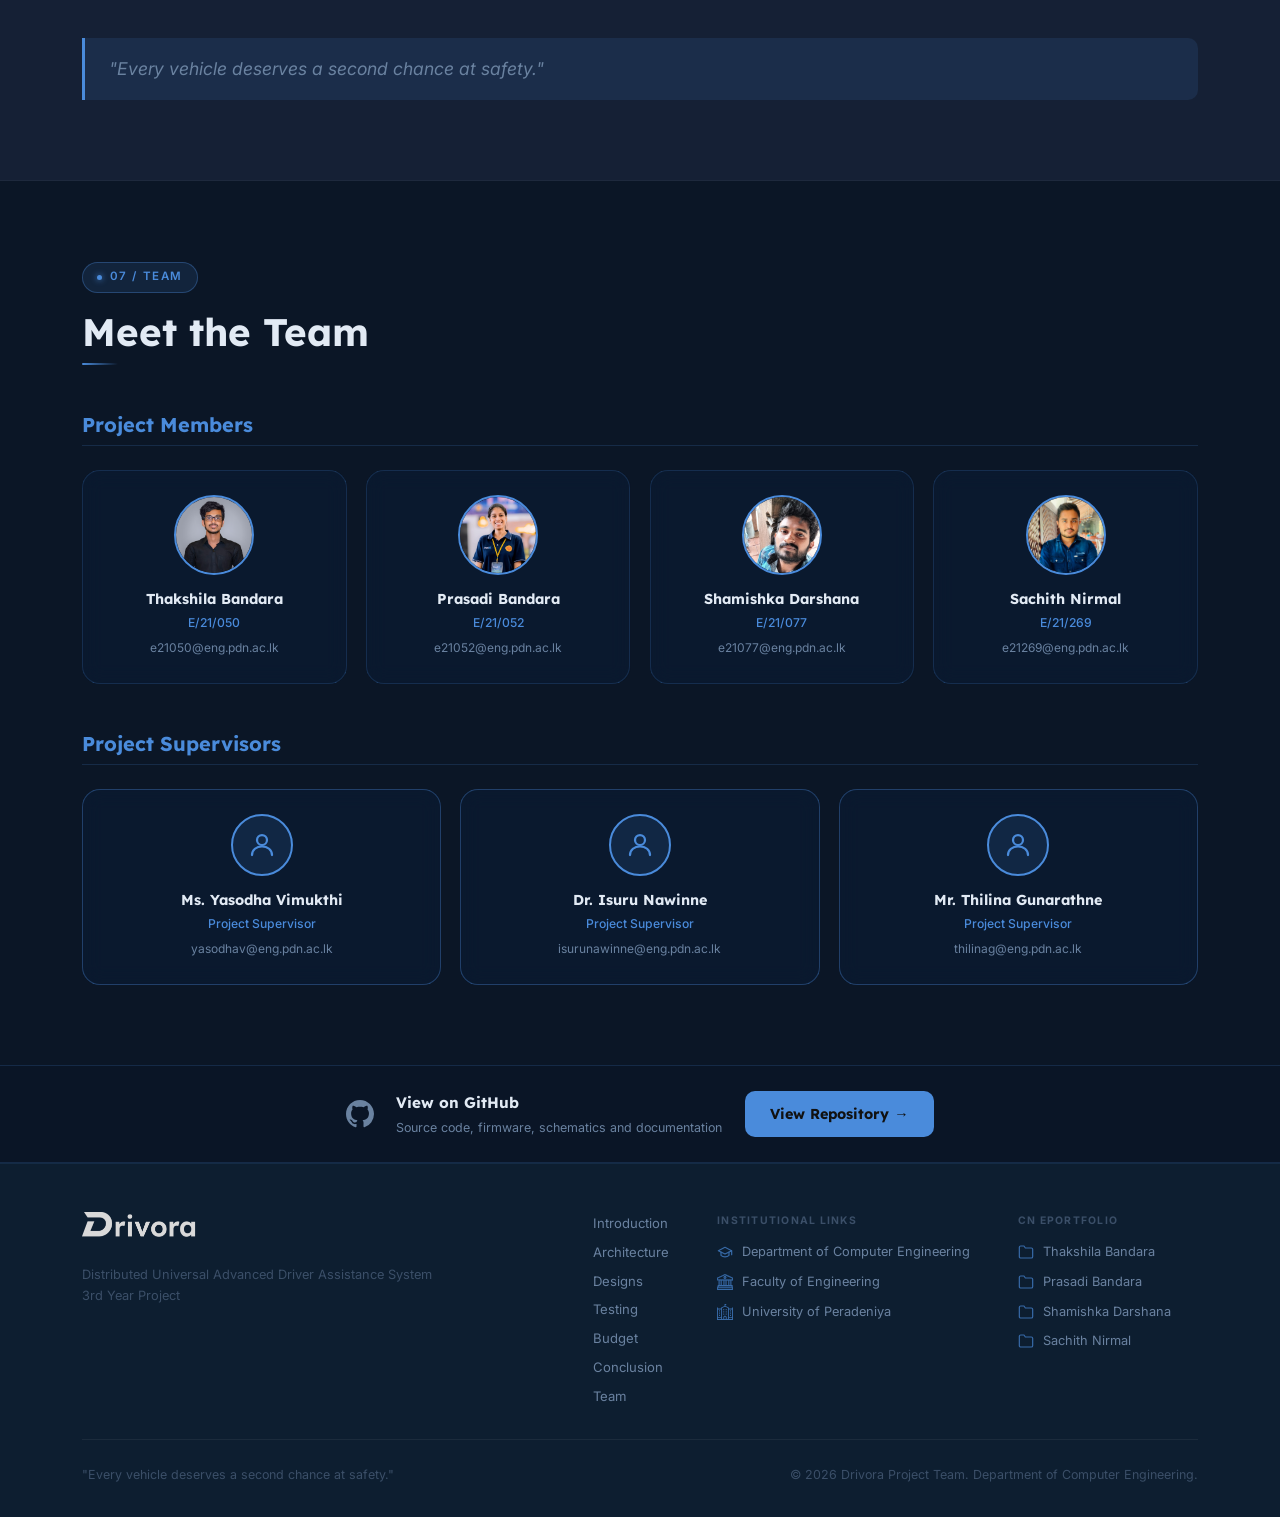
==== commit b6395e5b: "Update styles and enhance design aesthetics with new color scheme and layout adjustments - Changed p" ====
--- a/docs/index.html
+++ b/docs/index.html
@@ -1,74 +1,86 @@
 <!DOCTYPE html>
+
 <html lang="en">
 
 <head>
-  <meta charset="UTF-8" />
-  <meta name="viewport" content="width=device-width, initial-scale=1.0" />
-  <title>Drivora | Universal Advanced Driver Assistance System</title>
-  <meta name="description"
-    content="Drivora is a distributed retrofit ADAS safety system providing forward collision warning, blind spot detection, lane departure alerts, and rollover prevention for any vehicle." />
-  <link rel="preconnect" href="https://fonts.googleapis.com" />
-  <link rel="preconnect" href="https://fonts.gstatic.com" crossorigin />
+  <meta charset="utf-8" />
+  <meta content="width=device-width, initial-scale=1.0" name="viewport" />
+  <title>Drivora | Distributed Universal Advanced Driver Assistance System</title>
+  <meta
+    content="Drivora is a distributed retrofit ADAS safety system with CAN-connected sensor units, Raspberry Pi-based camera processing, front collision warning, rear blind-spot detection, lane departure alerts, and lean monitoring for legacy vehicles."
+    name="description" />
+  <link href="https://fonts.googleapis.com" rel="preconnect" />
+  <link crossorigin="" href="https://fonts.gstatic.com" rel="preconnect" />
   <link
-    href="https://fonts.googleapis.com/css2?family=Inter:wght@300;400;500;600;700&family=Lexend:wght@400;500;600;700;800&display=swap"
+    href="https://fonts.googleapis.com/css2?family=Inter:wght@300;400;500;600;700&amp;family=Lexend:wght@400;500;600;700;800&amp;display=swap"
     rel="stylesheet" />
-  <link rel="stylesheet" href="styles.css" />
+  <link href="styles.css" rel="stylesheet" />
 </head>
 
 <body>
-
   <!-- ===== HEADER / NAV ===== -->
   <header id="site-header">
     <div class="header-inner">
       <!-- Logo -->
-      <a href="#hero" class="logo-link" aria-label="Drivora Home">
-        <img src="logo.png" alt="Drivora Logo" class="logo-img" id="logo-img" />
+      <a aria-label="Drivora Home" class="logo-link" href="#hero">
+        <img alt="Drivora Logo" class="logo-img" id="logo-img" src="logo.png" />
       </a>
-
       <!-- Centered nav -->
-      <nav class="main-nav" aria-label="Main Navigation">
+      <nav aria-label="Main Navigation" class="main-nav">
         <ul>
-          <li><a href="#introduction" data-section="introduction">Introduction</a></li>
-          <li><a href="#architecture" data-section="architecture">Architecture</a></li>
-          <li><a href="#designs" data-section="designs">Designs</a></li>
-          <li><a href="#testing" data-section="testing">Testing</a></li>
-          <li><a href="#budget" data-section="budget">Budget</a></li>
-          <li><a href="#conclusion" data-section="conclusion">Conclusion</a></li>
-          <li><a href="#team" data-section="team">Team</a></li>
+          <li><a data-section="introduction" href="#introduction">Introduction</a></li>
+          <li><a data-section="architecture" href="#architecture">Architecture</a></li>
+          <li><a data-section="designs" href="#designs">Designs</a></li>
+          <li><a data-section="testing" href="#testing">Testing</a></li>
+          <li><a data-section="gallery" href="#gallery">Gallery</a></li>
+          <li><a data-section="budget" href="#budget">Budget</a></li>
+          <li><a data-section="conclusion" href="#conclusion">Conclusion</a></li>
+          <li><a data-section="team" href="#team">Team</a></li>
         </ul>
       </nav>
-
       <!-- Right side actions -->
       <div class="header-actions">
-        <a href="https://github.com/cepdnaclk/e21-3yp-Drivora" id="github-btn" class="btn-github" target="_blank"
-          rel="noopener noreferrer" aria-label="GitHub Repository">
-          <svg xmlns="http://www.w3.org/2000/svg" viewBox="0 0 24 24" fill="currentColor" width="18" height="18"
-            aria-hidden="true">
+        <a aria-label="GitHub Repository" class="btn-github" href="https://github.com/cepdnaclk/e21-3yp-Drivora"
+          id="github-btn" rel="noopener noreferrer" target="_blank">
+          <svg aria-hidden="true" fill="currentColor" height="18" viewbox="0 0 24 24" width="18"
+            xmlns="http://www.w3.org/2000/svg">
             <path
-              d="M12 0C5.37 0 0 5.37 0 12c0 5.31 3.435 9.795 8.205 11.385.6.105.825-.255.825-.57 0-.285-.015-1.23-.015-2.235-3.015.555-3.795-.735-4.035-1.41-.135-.345-.72-1.41-1.23-1.695-.42-.225-1.02-.78-.015-.795.945-.015 1.62.87 1.845 1.23 1.08 1.815 2.805 1.305 3.495.99.105-.78.42-1.305.765-1.605-2.67-.3-5.46-1.335-5.46-5.925 0-1.305.465-2.385 1.23-3.225-.12-.3-.54-1.53.12-3.18 0 0 1.005-.315 3.3 1.23.96-.27 1.98-.405 3-.405s2.04.135 3 .405c2.295-1.56 3.3-1.23 3.3-1.23.66 1.65.24 2.88.12 3.18.765.84 1.23 1.905 1.23 3.225 0 4.605-2.805 5.625-5.475 5.925.435.375.81 1.095.81 2.22 0 1.605-.015 2.895-.015 3.3 0 .315.225.69.825.57A12.02 12.02 0 0 0 24 12c0-6.63-5.37-12-12-12z" />
+              d="M12 0C5.37 0 0 5.37 0 12c0 5.31 3.435 9.795 8.205 11.385.6.105.825-.255.825-.57 0-.285-.015-1.23-.015-2.235-3.015.555-3.795-.735-4.035-1.41-.135-.345-.72-1.41-1.23-1.695-.42-.225-1.02-.78-.015-.795.945-.015 1.62.87 1.845 1.23 1.08 1.815 2.805 1.305 3.495.99.105-.78.42-1.305.765-1.605-2.67-.3-5.46-1.335-5.46-5.925 0-1.305.465-2.385 1.23-3.225-.12-.3-.54-1.53.12-3.18 0 0 1.005-.315 3.3 1.23.96-.27 1.98-.405 3-.405s2.04.135 3 .405c2.295-1.56 3.3-1.23 3.3-1.23.66 1.65.24 2.88.12 3.18.765.84 1.23 1.905 1.23 3.225 0 4.605-2.805 5.625-5.475 5.925.435.375.81 1.095.81 2.22 0 1.605-.015 2.895-.015 3.3 0 .315.225.69.825.57A12.02 12.02 0 0 0 24 12c0-6.63-5.37-12-12-12z">
+            </path>
           </svg>
           GitHub
         </a>
       </div>
     </div>
   </header>
-
   <!-- ===== HERO ===== -->
-  <section id="hero" class="section-hero">
+  <section class="section-hero" id="hero">
+    <div aria-hidden="true" class="hero-radar-bg">
+      <div class="radar-ring r1"></div>
+      <div class="radar-ring r2"></div>
+      <div class="radar-ring r3"></div>
+    </div>
+    <div aria-hidden="true" class="hero-scan-line"></div>
     <div class="hero-overlay"></div>
-    <img src="Hero image.jpg" alt="Drivora Hardware System" class="hero-bg-img" />
+    <img alt="Drivora Hardware System" class="hero-bg-img" src="Hero image.jpg" />
     <div class="hero-content">
-      <div class="hero-badge">3rd Year Project</div>
-      <h1 class="hero-title">Drivora</h1>
-      <p class="hero-subtitle">Universal Advanced Driver Assistance System</p>
-      <p class="hero-tagline">Distributed Retrofit Safety for Underserved Vehicles</p>
+      <div class="hero-badges-row">
+        <div class="hero-badge">3rd Year Project</div>
+        <div class="hero-sys-status"><span></span>SYS ACTIVE</div>
+      </div>
+      <h1 class="hero-title">
+        <img src="logo.png" alt="Drivora" class="hero-logo-img" />
+      </h1>
+      <p class="hero-subtitle">Distributed Universal Advanced Driver Assistance System</p>
+      <p class="hero-tagline">Distributed Retrofit Safety for Legacy Vehicles</p>
       <div class="hero-cta-row">
-        <a href="#introduction" class="btn-primary">Explore Project</a>
-        <a href="https://github.com/cepdnaclk/e21-3yp-Drivora" id="hero-github-btn" class="btn-outline" target="_blank"
-          rel="noopener noreferrer">
-          <svg xmlns="http://www.w3.org/2000/svg" viewBox="0 0 24 24" fill="currentColor" width="16" height="16">
+        <a class="btn-primary" href="#introduction">Explore Project</a>
+        <a class="btn-outline" href="https://github.com/cepdnaclk/e21-3yp-Drivora" id="hero-github-btn"
+          rel="noopener noreferrer" target="_blank">
+          <svg fill="currentColor" height="16" viewbox="0 0 24 24" width="16" xmlns="http://www.w3.org/2000/svg">
             <path
-              d="M12 0C5.37 0 0 5.37 0 12c0 5.31 3.435 9.795 8.205 11.385.6.105.825-.255.825-.57 0-.285-.015-1.23-.015-2.235-3.015.555-3.795-.735-4.035-1.41-.135-.345-.72-1.41-1.23-1.695-.42-.225-1.02-.78-.015-.795.945-.015 1.62.87 1.845 1.23 1.08 1.815 2.805 1.305 3.495.99.105-.78.42-1.305.765-1.605-2.67-.3-5.46-1.335-5.46-5.925 0-1.305.465-2.385 1.23-3.225-.12-.3-.54-1.53.12-3.18 0 0 1.005-.315 3.3 1.23.96-.27 1.98-.405 3-.405s2.04.135 3 .405c2.295-1.56 3.3-1.23 3.3-1.23.66 1.65.24 2.88.12 3.18.765.84 1.23 1.905 1.23 3.225 0 4.605-2.805 5.625-5.475 5.925.435.375.81 1.095.81 2.22 0 1.605-.015 2.895-.015 3.3 0 .315.225.69.825.57A12.02 12.02 0 0 0 24 12c0-6.63-5.37-12-12-12z" />
+              d="M12 0C5.37 0 0 5.37 0 12c0 5.31 3.435 9.795 8.205 11.385.6.105.825-.255.825-.57 0-.285-.015-1.23-.015-2.235-3.015.555-3.795-.735-4.035-1.41-.135-.345-.72-1.41-1.23-1.695-.42-.225-1.02-.78-.015-.795.945-.015 1.62.87 1.845 1.23 1.08 1.815 2.805 1.305 3.495.99.105-.78.42-1.305.765-1.605-2.67-.3-5.46-1.335-5.46-5.925 0-1.305.465-2.385 1.23-3.225-.12-.3-.54-1.53.12-3.18 0 0 1.005-.315 3.3 1.23.96-.27 1.98-.405 3-.405s2.04.135 3 .405c2.295-1.56 3.3-1.23 3.3-1.23.66 1.65.24 2.88.12 3.18.765.84 1.23 1.905 1.23 3.225 0 4.605-2.805 5.625-5.475 5.925.435.375.81 1.095.81 2.22 0 1.605-.015 2.895-.015 3.3 0 .315.225.69.825.57A12.02 12.02 0 0 0 24 12c0-6.63-5.37-12-12-12z">
+            </path>
           </svg>
           View on GitHub
         </a>
@@ -78,12 +90,11 @@
       <span></span>
     </div>
   </section>
-
   <!-- ===== STATS BAND ===== -->
   <div class="stats-band">
     <div class="stat-item">
-      <span class="stat-number">70%</span>
-      <span class="stat-label">Vehicles lack modern ADAS</span>
+      <span class="stat-number">CAN</span>
+      <span class="stat-label">Distributed safety backbone</span>
     </div>
     <div class="stat-divider"></div>
     <div class="stat-item">
@@ -92,55 +103,53 @@
     </div>
     <div class="stat-divider"></div>
     <div class="stat-item">
-      <span class="stat-number">360°</span>
+      <span class="stat-number">Multi</span>
       <span class="stat-label">Safety coverage</span>
     </div>
     <div class="stat-divider"></div>
     <div class="stat-item">
-      <span class="stat-number">Rs. 9,710</span>
-      <span class="stat-label">Actual component spend</span>
+      <span class="stat-number">Rs. 30,502</span>
+      <span class="stat-label">Updated prototype budget</span>
     </div>
   </div>
-
   <!-- ===== INTRODUCTION ===== -->
-  <section id="introduction" class="section-content">
+  <section class="section-content" id="introduction">
     <div class="container">
       <div class="section-header">
         <span class="section-tag">01 / Introduction</span>
         <h2 class="section-title">The Problem We're Solving</h2>
       </div>
-
       <div class="intro-lead">
-        <p class="lead-text"><strong>70% of vehicles lack modern ADAS</strong> - leaving drivers without collision
-          warnings, blind-spot alerts, or stability monitoring.</p>
+        <p class="lead-text"><strong>Many legacy vehicles lack modern ADAS</strong> - leaving drivers without collision
+          warnings, blind-spot alerts, lane assistance, or stability monitoring.</p>
         <p class="intro-sub">Drivora is a <strong>distributed retrofit safety system</strong> that brings comprehensive
           driver assistance to any vehicle at a fraction of the cost of a new car.</p>
       </div>
-
       <div class="problem-cards">
         <div class="problem-card">
-          <div class="problem-icon"><img src="assets/icons/warning.svg" alt="Warning" /></div>
+          <div class="problem-icon"><img alt="Warning" src="assets/icons/warning.svg" /></div>
           <h3>Blind Spots</h3>
           <p>Large vehicles have massive blind spot zones that cause accidents during low-speed maneuvering.</p>
         </div>
         <div class="problem-card">
-          <div class="problem-icon"><img src="assets/icons/rollover.svg" alt="Rollover" /></div>
-          <h3>Rollover Risk</h3>
-          <p>High center of gravity creates dangerous rollover conditions during sharp turns or sudden maneuvers.</p>
+          <div class="problem-icon"><img alt="Lean and stability" src="assets/icons/rollover.svg" /></div>
+          <h3>Lean &amp; Stability Risk</h3>
+          <p>Unsafe leaning or sudden vehicle movement can create risky driving conditions, especially during turns and
+            quick maneuvers.</p>
         </div>
         <div class="problem-card">
-          <div class="problem-icon-car"><img src="assets/icons/car.svg" alt="Vehicle" /></div>
+          <div class="problem-icon-car"><img alt="Vehicle" src="assets/icons/car.svg" /></div>
           <h3>Legacy Vehicles</h3>
-          <p>85% of older vehicles and 95% of commercial fleets have no collision warning or safety monitoring.</p>
-        </div>
-      </div>
-
+          <p>Many older vehicles still do not include collision warning, blind-spot monitoring, lane assistance, or
+            real-time safety visualization.</p>
+        </div>
+      </div>
       <!-- Target Audience -->
       <div class="subsection">
         <h3 class="subsection-title">Target Audiences</h3>
         <div class="audience-grid">
           <div class="audience-card">
-            <div class="audience-icon-car"><img src="assets/icons/passenger-car.svg" alt="Passenger car" /></div>
+            <div class="audience-icon-car"><img alt="Passenger car" src="assets/icons/passenger-car.svg" /></div>
             <h4>Older Passenger Vehicles</h4>
             <p>Owners of classic and older vehicles who want modern safety features without the cost of purchasing a new
               vehicle.</p>
@@ -151,112 +160,118 @@
             </ul>
           </div>
           <div class="audience-card">
-            <div class="audience-icon"><img src="assets/icons/truck.svg" alt="Commercial vehicle" /></div>
+            <div class="audience-icon"><img alt="Commercial vehicle" src="assets/icons/truck.svg" /></div>
             <h4>Commercial Vehicles</h4>
             <p>Operators of buses, lorries, and delivery trucks with massive blind spots and high centers of gravity.
             </p>
             <ul class="pain-list">
               <li>Massive blind spot zones</li>
-              <li>High rollover probability</li>
+              <li>High unsafe lean conditions</li>
               <li>Low-speed collision risk</li>
             </ul>
           </div>
         </div>
       </div>
-
       <!-- Key Features -->
       <div class="subsection">
         <h3 class="subsection-title">Key Safety Features</h3>
-        <div class="features-grid">
-          <div class="feature-card">
-            <div class="feature-number">01</div>
-            <h4>Forward Collision Warning</h4>
-            <p>Ultrasonic sensor-based front distance monitoring with proximity detection for proactive collision
-              prevention.</p>
-          </div>
-          <div class="feature-card">
-            <div class="feature-number">02</div>
-            <h4>Blind Spot & Rear Safety</h4>
-            <p>Three rear sensors providing comprehensive blind spot monitoring and rear-cross traffic alerts.</p>
-          </div>
-          <div class="feature-card">
-            <div class="feature-number">03</div>
-            <h4>Lane Departure Warning</h4>
-            <p>Camera-based road marking identification with immediate audible alerts to keep drivers in lane.</p>
-          </div>
-          <div class="feature-card">
-            <div class="feature-number">04</div>
-            <h4>Rollover Prevention</h4>
-            <p>Real-time center of gravity tracking with stability scoring to warn against dangerous maneuvers.</p>
+        <div class="features-list">
+          <div class="feature-row">
+            <span class="feature-idx">01</span>
+            <div class="feature-body">
+              <h4>Forward Collision Warning</h4>
+              <p>Front ultrasonic sensing and camera-based object detection work together to identify possible frontal
+                obstacles.</p>
+            </div>
+          </div>
+          <div class="feature-row">
+            <span class="feature-idx">02</span>
+            <div class="feature-body">
+              <h4>Blind Spot &amp; Rear Safety</h4>
+              <p>Three rear ultrasonic sensors monitor left, center, and right rear zones for blind-spot and reverse
+                safety alerts.</p>
+            </div>
+          </div>
+          <div class="feature-row">
+            <span class="feature-idx">03</span>
+            <div class="feature-body">
+              <h4>Lane Departure Warning</h4>
+              <p>Raspberry Pi camera-based road marking detection with immediate audible alerts to support lane keeping.
+              </p>
+            </div>
+          </div>
+          <div class="feature-row">
+            <span class="feature-idx">04</span>
+            <div class="feature-body">
+              <h4>Lean &amp; Stability Monitoring</h4>
+              <p>IMU-based lean and tilt monitoring to warn the driver about unsafe vehicle movement conditions.</p>
+            </div>
           </div>
         </div>
       </div>
     </div>
   </section>
-
   <!-- ===== ARCHITECTURE ===== -->
-  <section id="architecture" class="section-alt">
+  <section class="section-alt" id="architecture">
     <div class="container">
       <div class="section-header">
         <span class="section-tag">02 / Solution Architecture</span>
         <h2 class="section-title">System Architecture</h2>
       </div>
-
       <p class="section-intro">Drivora is built as a distributed system with four hardware modules communicating over a
-        CAN-Bus backbone, all connected to a central Dashboard Hub that handles sensor fusion and decision logic.</p>
-
+        CAN-Bus backbone, all connected to a Raspberry Pi brain unit that handles vision processing, sensor fusion,
+        decision logic, dashboard hosting, and audio alerts.</p>
       <!-- Architecture Diagram -->
       <div class="arch-diagram">
-        <img src="assets/images/system-architecture.png" alt="Drivora System Architecture Diagram"
-          class="arch-diagram-img" />
-      </div>
-
+        <img alt="Drivora System Architecture Diagram" class="arch-diagram-img"
+          src="assets/images/system-architecture.jpg" />
+      </div>
       <!-- Prototype Implementation -->
       <div class="subsection">
         <h3 class="subsection-title">Prototype Implementation</h3>
         <p class="section-intro" style="margin-bottom:1.5rem;">Component-level view of the physical prototype, showing
           how each hardware module is wired and integrated within the vehicle.</p>
         <div class="arch-diagram">
-          <img src="assets/images/prototype-implementation.png" alt="Drivora Prototype Implementation Component Diagram"
-            class="arch-diagram-img" />
-        </div>
-      </div>
-
+          <img alt="Drivora Prototype Implementation Component Diagram" class="arch-diagram-img"
+            src="assets/images/prototype-implementation.png" />
+        </div>
+      </div>
       <!-- Data Flow -->
       <div class="subsection">
-        <h3 class="subsection-title">Data & Control Flow</h3>
+        <h3 class="subsection-title">Data &amp; Control Flow</h3>
         <div class="flow-grid">
           <div class="flow-step">
-            <div class="flow-icon"><img src="assets/icons/radar.svg" alt="Sensors" /></div>
+            <div class="flow-icon"><img alt="Sensors" src="assets/icons/radar.svg" /></div>
             <h4>Sensors</h4>
-            <p>Ultrasonic, IMU, and Camera collect raw environmental and vehicle data.</p>
+            <p>Front/rear ultrasonic sensors, IMU, and Raspberry Pi camera collect environmental and vehicle motion
+              data.</p>
           </div>
           <div class="flow-arrow">→</div>
           <div class="flow-step">
-            <div class="flow-icon"><img src="assets/icons/link.svg" alt="CAN-Bus" /></div>
+            <div class="flow-icon"><img alt="CAN-Bus" src="assets/icons/link.svg" /></div>
             <h4>CAN-Bus</h4>
-            <p>All modules transmit data to the Dashboard Hub via the CAN-Bus backbone.</p>
+            <p>Sensor units transmit data through the CAN-Bus backbone to the Raspberry Pi brain via an ESP32-C3 CAN
+              bridge.</p>
           </div>
           <div class="flow-arrow">→</div>
           <div class="flow-step">
-            <div class="flow-icon"><img src="assets/icons/cpu.svg" alt="Processing" /></div>
+            <div class="flow-icon"><img alt="Processing" src="assets/icons/cpu.svg" /></div>
             <h4>Processing</h4>
-            <p>ESP32 WROOM 32 fuses sensor data and applies decision logic to generate warnings.</p>
+            <p>The Raspberry Pi fuses CAN sensor data with camera processing results and applies decision logic to
+              generate warnings.</p>
           </div>
           <div class="flow-arrow">→</div>
           <div class="flow-step">
-            <div class="flow-icon"><img src="assets/icons/smartphone.svg" alt="Output" /></div>
+            <div class="flow-icon"><img alt="Output" src="assets/icons/smartphone.svg" /></div>
             <h4>Output</h4>
-            <p>Audio alerts, visual display warnings, smartphone app, and cloud event logging.</p>
-          </div>
-        </div>
-
+            <p>Audio alerts and real-time visual warnings are shown through the local smartphone dashboard.</p>
+          </div>
+        </div>
         <!-- Data Flow Diagram -->
         <div class="arch-diagram" style="margin-top:1.8rem;">
-          <img src="assets/images/dataflow.png" alt="Drivora Data Flow Diagram" class="arch-diagram-img" />
-        </div>
-      </div>
-
+          <img alt="Drivora Data Flow Diagram" class="arch-diagram-img" src="assets/images/dataflow.jpg" />
+        </div>
+      </div>
       <!-- Communication table -->
       <div class="subsection">
         <h3 class="subsection-title">Communication Methods</h3>
@@ -281,9 +296,9 @@
                 <td>Hub → Phone</td>
               </tr>
               <tr>
-                <td><span class="tag">Internet</span></td>
-                <td>Critical event logging to cloud database</td>
-                <td>Hub → Cloud</td>
+                <td><span class="tag">Internet Sync</span></td>
+                <td>Cloud event logging and analytics</td>
+                <td>Brain → Cloud</td>
               </tr>
             </tbody>
           </table>
@@ -291,93 +306,81 @@
       </div>
     </div>
   </section>
-
   <!-- ===== HARDWARE & SOFTWARE DESIGNS ===== -->
-  <section id="designs" class="section-content">
+  <section class="section-content" id="designs">
     <div class="container">
       <div class="section-header">
-        <span class="section-tag">03 / Hardware & Software Designs</span>
+        <span class="section-tag">03 / Hardware &amp; Software Designs</span>
         <h2 class="section-title">Detailed System Designs</h2>
       </div>
-
       <!-- Hardware -->
       <div class="subsection">
         <h3 class="subsection-title">Hardware Design</h3>
-
         <div class="design-subsection">
           <h4 class="design-subtitle">Sensors</h4>
-          <div class="sensors-grid">
-            <div class="sensor-card">
-              <div class="sensor-icon"><img src="assets/icons/speaker.svg" alt="Ultrasonic Front" /></div>
-              <h5>Front Ultrasonic Sensor Array</h5>
-              <p>Waterproof ultrasonic sensors for precise distance and proximity measurement in the forward direction.
-              </p>
-              <div class="sensor-specs-group">
-                <div class="sensor-spec"><span>Qty:</span> 2×</div>
-                <div class="sensor-spec"><span>Type:</span> Waterproof Ultrasonic</div>
-                <div class="sensor-spec"><span>Application:</span> Forward collision</div>
-              </div>
-            </div>
-            <div class="sensor-card">
-              <div class="sensor-icon"><img src="assets/icons/speaker.svg" alt="Ultrasonic" /></div>
-              <h5>Rear Ultrasonic Sensor Array</h5>
-              <p>Waterproof ultrasonic sensors for rear proximity and side blind-spot coverage.</p>
-              <div class="sensor-specs-group">
-                <div class="sensor-spec"><span>Qty:</span> 3×</div>
-                <div class="sensor-spec"><span>Type:</span> Waterproof Ultrasonic</div>
-                <div class="sensor-spec"><span>Application:</span> Rear / blind spot</div>
-              </div>
-            </div>
-            <div class="sensor-card">
-              <div class="sensor-icon"><img src="assets/icons/compass.svg" alt="IMU" /></div>
-              <h5>IMU Sensor</h5>
-              <p>9-axis high-precision motion tracking sensor measuring acceleration, gyroscope, and magnetometer data.
-              </p>
-              <div class="sensor-specs-group">
-                <div class="sensor-spec"><span>Qty:</span> 1×</div>
-                <div class="sensor-spec"><span>Type:</span> 9-Axis IMU</div>
-                <div class="sensor-spec"><span>Application:</span> Rollover / COG</div>
-              </div>
-            </div>
-            <div class="sensor-card">
-              <div class="sensor-icon"><img src="assets/icons/camera.svg" alt="Camera" /></div>
-              <h5>Camera Module</h5>
-              <p>OV2640 camera for real-time lane marking detection and road line identification.</p>
-              <div class="sensor-specs-group">
-                <div class="sensor-spec"><span>Qty:</span> 1×</div>
-                <div class="sensor-spec"><span>Type:</span> OV2640</div>
-                <div class="sensor-spec"><span>Application:</span> Lane detection</div>
-              </div>
-            </div>
-          </div>
-        </div>
-
+          <div class="table-wrapper">
+            <table class="data-table sensor-table">
+              <thead>
+                <tr>
+                  <th>Sensor</th>
+                  <th>Model</th>
+                  <th>Qty</th>
+                  <th>Application</th>
+                </tr>
+              </thead>
+              <tbody>
+                <tr>
+                  <td><strong>Front Ultrasonic</strong></td>
+                  <td>JSN-SR04T 3.0 (Waterproof)</td>
+                  <td>2&times;</td>
+                  <td>Forward collision detection</td>
+                </tr>
+                <tr>
+                  <td><strong>Rear Ultrasonic</strong></td>
+                  <td>JSN-SR04T 3.0 (Waterproof)</td>
+                  <td>3&times;</td>
+                  <td>Rear / blind-spot coverage</td>
+                </tr>
+                <tr>
+                  <td><strong>IMU</strong></td>
+                  <td>MPU-6050</td>
+                  <td>1&times;</td>
+                  <td>Lean &amp; stability monitoring</td>
+                </tr>
+                <tr>
+                  <td><strong>Camera</strong></td>
+                  <td>Raspberry Pi Camera Module 3</td>
+                  <td>1&times;</td>
+                  <td>Lane detection &amp; object detection</td>
+                </tr>
+              </tbody>
+            </table>
+          </div>
+        </div>
         <div class="design-subsection">
           <h4 class="design-subtitle">Processing Units</h4>
           <div class="proc-grid">
             <div class="proc-card">
               <div class="proc-badge">MCU</div>
-              <h5>ESP32 WROOM 32 - Dashboard Hub</h5>
-              <p>Primary processing unit handling sensor fusion, decision logic, Local Wi-Fi communication, and user
-                interface management. This is the brain of the Drivora system.</p>
+              <h5>Raspberry Pi 3 Model B - Brain Unit</h5>
+              <p>Primary processing unit handling camera processing, sensor fusion, decision logic, local Wi-Fi hotspot
+                dashboard hosting, and audio warning control. This is the brain of the Drivora system.</p>
             </div>
             <div class="proc-card">
               <div class="proc-badge">MCU</div>
-              <h5>ESP32 C3 - Module Controllers</h5>
-              <p>Three additional ESP32 units deployed in the Front FCW Unit, Rear Blindspot Monitoring Unit, and Lean
-                Monitor Unit to handle local
+              <h5>ESP32-C3 - Sensor Unit Controllers and CAN Bridge</h5>
+              <p>ESP32-C3 boards are used in the front unit, rear unit, center lean unit, and CAN bridge to handle local
                 sensor reading and CAN-Bus communication.</p>
             </div>
           </div>
         </div>
-
         <div class="design-subsection">
           <h4 class="design-subtitle">Communication Hardware</h4>
           <div class="comm-grid">
             <div class="comm-card">
               <h5>CAN Transceivers</h5>
-              <p>4× long-distance CAN transceiver modules enable reliable, noise-resistant communication between all
-                system modules across the vehicle.</p>
+              <p>4× TJA1050 CAN modules enable reliable communication between the distributed sensor units and the
+                Raspberry Pi brain through the CAN bridge.</p>
             </div>
             <div class="comm-card">
               <h5>Power Systems</h5>
@@ -385,214 +388,275 @@
                 power rail.</p>
             </div>
             <div class="comm-card">
-              <h5>Enclosures & Wiring</h5>
-              <p>Waterproof housings protect all outdoor modules (Front FCW Unit, Rear Blindspot Monitoring Unit, Lean
-                Monitoring Unit) from environmental
-                exposure.</p>
-            </div>
-          </div>
-        </div>
-      </div>
-
+              <h5>Enclosures &amp; Wiring</h5>
+              <p>3D printed housings and waterproof connectors protect the outdoor front and rear units while supporting
+                secure vehicle installation.</p>
+            </div>
+          </div>
+        </div>
+      </div>
       <!-- Software -->
       <div class="subsection">
         <h3 class="subsection-title">Software Design</h3>
-
         <div class="design-subsection">
-          <h4 class="design-subtitle">Dashboard Hub Firmware</h4>
+          <h4 class="design-subtitle">Raspberry Pi Brain Software</h4>
           <div class="sw-flow">
-            <div class="sw-block">Sensor Data Reception<br /><small>via CAN-Bus</small></div>
+            <div class="sw-block">CAN Data Reception<br /><small>via ESP32-C3 bridge</small></div>
             <div class="sw-arrow">→</div>
             <div class="sw-block">Sensor Fusion<br /><small>Data normalization</small></div>
             <div class="sw-arrow">→</div>
             <div class="sw-block">Decision Logic<br /><small>Threshold evaluation</small></div>
             <div class="sw-arrow">→</div>
-            <div class="sw-block">Alert Generation<br /><small>Audio / Visual / Wi-Fi</small></div>
+            <div class="sw-block">Alert Generation<br /><small>Audio / Web Dashboard</small></div>
             <div class="sw-arrow">→</div>
-            <div class="sw-block">Cloud Logging<br /><small>Critical events</small></div>
-          </div>
-        </div>
-
+            <div class="sw-block">Local Dashboard<br /><small>Smartphone view</small></div>
+          </div>
+        </div>
         <div class="design-subsection">
-          <h4 class="design-subtitle">Mobile Application</h4>
+          <h4 class="design-subtitle">Smartphone Dashboard</h4>
           <div class="app-features">
             <div class="app-feature">
-              <span class="app-icon"><img src="assets/icons/chart.svg" alt="Dashboard" /></span>
+              <span class="app-icon"><img alt="Dashboard" src="assets/icons/chart.svg" /></span>
               <div>
                 <strong>Live Safety Dashboard</strong>
                 <p>Real-time display of all sensor readings and safety status indicators.</p>
               </div>
             </div>
             <div class="app-feature">
-              <span class="app-icon"><img src="assets/icons/bell.svg" alt="Alerts" /></span>
+              <span class="app-icon"><img alt="Alerts" src="assets/icons/bell.svg" /></span>
               <div>
                 <strong>Alert Notifications</strong>
-                <p>Immediate push notifications for critical safety events.</p>
+                <p>Immediate visual and audio warning indications for critical safety events.</p>
               </div>
             </div>
             <div class="app-feature">
-              <span class="app-icon"><img src="assets/icons/clipboard.svg" alt="Logs" /></span>
+              <span class="app-icon"><img alt="Logs" src="assets/icons/clipboard.svg" /></span>
               <div>
                 <strong>Critical Event Logs</strong>
-                <p>Historical log of all safety events with timestamps for review.</p>
+                <p>Recent warning and sensor states shown in a simple driver-focused interface.</p>
               </div>
             </div>
             <div class="app-feature">
-              <span class="app-icon"><img src="assets/icons/settings.svg" alt="Settings" /></span>
+              <span class="app-icon"><img alt="Settings" src="assets/icons/settings.svg" /></span>
               <div>
                 <strong>System Configuration</strong>
-                <p>Adjust warning thresholds and sensitivity settings remotely.</p>
-              </div>
-            </div>
-          </div>
-        </div>
-
+                <p>View unit status and basic system state through the local dashboard interface.</p>
+              </div>
+            </div>
+          </div>
+        </div>
         <div class="design-subsection">
-          <h4 class="design-subtitle">Cloud Database</h4>
-          <p class="design-desc">Critical safety events are transmitted via the internet to a cloud database for logging
-            and analysis. Events logged include:</p>
+          <h4 class="design-subtitle">Future Data Logging</h4>
+          <p class="design-desc">The current prototype focuses on real-time local warnings, while future development can
+            add long-term logging and analytics. Possible events to log include:</p>
           <div class="event-tags">
-            <span class="event-tag">High-G Maneuvers</span>
+            <span class="event-tag">High Lean Events</span>
             <span class="event-tag">Lane Departures</span>
             <span class="event-tag">Forward Collision Warnings</span>
             <span class="event-tag">Blind Spot Triggers</span>
-            <span class="event-tag">Rollover Risk Events</span>
+            <span class="event-tag">Lean &amp; Stability Risk Events</span>
             <span class="event-tag">System Faults</span>
           </div>
         </div>
       </div>
+      <!-- Enclosures -->
+      <div class="subsection">
+        <h3 class="subsection-title">Enclosures</h3>
+        <p class="section-intro" style="margin-bottom:1.8rem;">Custom 3D-printed waterproof housings designed to protect
+          each sensor unit in outdoor vehicle-mounted conditions.</p>
+        <div class="enclosure-split">
+          <div class="enclosure-col">
+            <p class="enclosure-col-label">CAD Designs</p>
+            <div class="enclosure-grid">
+              <div class="enc-img-wrap">
+                <img src="assets/images/enclosure-cad-1.png" alt="Enclosure CAD Design 1" />
+                <span class="enc-caption">Front Unit Housing</span>
+              </div>
+              <div class="enc-img-wrap">
+                <img src="assets/images/enclosure-cad-2.png" alt="Enclosure CAD Design 2" />
+                <span class="enc-caption">Rear Unit Housing</span>
+              </div>
+              <div class="enc-img-wrap">
+                <img src="assets/images/enclosure-cad-3.png" alt="Enclosure CAD Design 3" />
+                <span class="enc-caption">Brain Unit Enclosure</span>
+              </div>
+              <div class="enc-img-wrap">
+                <img src="assets/images/enclosure-cad-4.png" alt="Enclosure CAD Design 4" />
+                <span class="enc-caption">Lean Unit Housing</span>
+              </div>
+            </div>
+          </div>
+          <div class="enclosure-col">
+            <p class="enclosure-col-label">Physical Prototypes</p>
+            <div class="enclosure-grid">
+              <div class="enc-img-wrap">
+                <img src="assets/images/enclosure-photo-1.jpeg" alt="Enclosure Photo 1" />
+                <span class="enc-caption">Front Unit</span>
+              </div>
+              <div class="enc-img-wrap">
+                <img src="assets/images/enclosure-photo-2.jpeg" alt="Enclosure Photo 2" />
+                <span class="enc-caption">Rear Unit</span>
+              </div>
+              <div class="enc-img-wrap">
+                <img src="assets/images/enclosure-photo-3.jpeg" alt="Enclosure Photo 3" />
+                <span class="enc-caption">Brain Unit</span>
+              </div>
+              <div class="enc-img-wrap">
+                <img src="assets/images/enclosure-photo-4.jpeg" alt="Enclosure Photo 4" />
+                <span class="enc-caption">Lean Unit</span>
+              </div>
+            </div>
+          </div>
+        </div>
+      </div>
     </div>
   </section>
 
+  <!-- ===== MOBILE APP UI ===== -->
+  <section class="section-alt" id="app-ui">
+    <div class="container">
+      <div class="section-header">
+        <span class="section-tag">03b / Mobile App</span>
+        <h2 class="section-title">Drivora Flutter App</h2>
+      </div>
+      <p class="section-intro">A dedicated <strong>Flutter application</strong> connects to the Drivora system over a
+        local Wi-Fi network, providing the driver with a real-time landscape dashboard - live sensor data, safety
+        alerts, and event statistics in a purpose-built UI.</p>
+      <div class="app-showcase landscape-showcase">
+        <div class="ls-screen-wrap side-screen ls-left">
+          <div class="ls-frame">
+            <div class="ls-screen">
+              <img src="assets/images/app-screen-1.jpg" alt="Settings Screen" loading="lazy" />
+            </div>
+          </div>
+          <p class="ls-caption">Settings Screen</p>
+        </div>
+        <div class="ls-screen-wrap center-screen">
+          <div class="ls-frame ls-frame-featured">
+            <div class="ls-screen">
+              <img src="assets/images/app-screen-2.jpg" alt="Dashboard Screen" loading="lazy" />
+            </div>
+          </div>
+          <p class="ls-caption ls-caption-featured">Dashboard Screen</p>
+        </div>
+        <div class="ls-screen-wrap side-screen ls-right">
+          <div class="ls-frame">
+            <div class="ls-screen">
+              <img src="assets/images/app-screen-3.jpg" alt="Statistics Screen" loading="lazy" />
+            </div>
+          </div>
+          <p class="ls-caption">Statistics Screen</p>
+        </div>
+      </div>
+    </div>
+  </section>
+
   <!-- ===== TESTING ===== -->
-  <section id="testing" class="section-alt">
+
+  <section class="section-alt" id="testing">
     <div class="container">
       <div class="section-header">
         <span class="section-tag">04 / Testing</span>
-        <h2 class="section-title">Testing & Validation</h2>
-      </div>
-
-      <p class="section-intro">Drivora follows a three-phase testing strategy, from isolated module validation through
-        to real-world traffic testing.</p>
-
-      <div class="testing-phases">
-        <div class="testing-phase">
-          <div class="phase-header">
-            <span class="phase-number">Phase 01</span>
+        <h2 class="section-title">Testing &amp; Validation</h2>
+      </div>
+      <p class="section-intro">Drivora follows a multi-level testing strategy, from isolated sensor validation through
+        integration, vehicle fitment, and real-world prototype testing.</p>
+      <div class="testing-editorial">
+
+        <div class="test-phase-row">
+          <div class="test-phase-label">
+            <span class="phase-num">01</span>
             <h3>Module Testing</h3>
-          </div>
-          <p class="phase-objective">Validate each hardware module independently using simulated inputs before system
-            integration.</p>
-          <div class="test-items">
-            <div class="test-item">
-              <span class="test-status pending">⬤</span>
-              <div>
-                <strong>Front Ultrasonic Distance Accuracy</strong>
+            <p class="phase-obj">Validate each hardware module independently using simulated inputs before system
+              integration.</p>
+          </div>
+          <div class="test-phase-items">
+            <div class="test-item"><span class="test-status pending">⬤</span>
+              <div><strong>Front Ultrasonic Distance Accuracy</strong>
                 <p>Verify ultrasonic measurements against known reference distances at various ranges.</p>
               </div>
             </div>
-            <div class="test-item">
-              <span class="test-status pending">⬤</span>
-              <div>
-                <strong>Ultrasonic Echo Timing</strong>
+            <div class="test-item"><span class="test-status pending">⬤</span>
+              <div><strong>Ultrasonic Echo Timing</strong>
                 <p>Validate round-trip echo timing and distance computation accuracy.</p>
               </div>
             </div>
-            <div class="test-item">
-              <span class="test-status pending">⬤</span>
-              <div>
-                <strong>IMU Tilt / Vibration Response</strong>
-                <p>Test 9-axis readings under controlled tilt and vibration conditions.</p>
-              </div>
-            </div>
-            <div class="test-item">
-              <span class="test-status pending">⬤</span>
-              <div>
-                <strong>Camera Lane Detection</strong>
-                <p>Evaluate lane marking detection accuracy under varied lighting conditions.</p>
-              </div>
-            </div>
-          </div>
-        </div>
-
-        <div class="testing-phase">
-          <div class="phase-header">
-            <span class="phase-number">Phase 02</span>
+            <div class="test-item"><span class="test-status pending">⬤</span>
+              <div><strong>IMU Tilt / Vibration Response</strong>
+                <p>Test MPU-6050 readings under controlled tilt and vibration conditions.</p>
+              </div>
+            </div>
+            <div class="test-item"><span class="test-status pending">⬤</span>
+              <div><strong>Camera Lane Detection</strong>
+                <p>Evaluate Raspberry Pi camera-based lane detection under varied lighting conditions.</p>
+              </div>
+            </div>
+          </div>
+        </div>
+
+        <div class="test-phase-row">
+          <div class="test-phase-label">
+            <span class="phase-num">02</span>
             <h3>Integration Testing</h3>
-          </div>
-          <p class="phase-objective">Test CAN-Bus communication and system-level functionality with all modules
-            connected.</p>
-          <div class="test-items">
-            <div class="test-item">
-              <span class="test-status pending">⬤</span>
-              <div>
-                <strong>CAN Data Transmission</strong>
+            <p class="phase-obj">Test CAN-Bus communication and system-level functionality with all modules connected.
+            </p>
+          </div>
+          <div class="test-phase-items">
+            <div class="test-item"><span class="test-status pending">⬤</span>
+              <div><strong>CAN Data Transmission</strong>
                 <p>Verify data integrity and latency across the CAN-Bus network under load.</p>
               </div>
             </div>
-            <div class="test-item">
-              <span class="test-status pending">⬤</span>
-              <div>
-                <strong>Sensor Integration Accuracy</strong>
+            <div class="test-item"><span class="test-status pending">⬤</span>
+              <div><strong>Sensor Integration Accuracy</strong>
                 <p>Validate sensor fusion output against combined sensor scenarios.</p>
               </div>
             </div>
-            <div class="test-item">
-              <span class="test-status pending">⬤</span>
-              <div>
-                <strong>Alert Response Time</strong>
+            <div class="test-item"><span class="test-status pending">⬤</span>
+              <div><strong>Alert Response Time</strong>
                 <p>Measure end-to-end latency from sensor trigger to driver alert generation.</p>
               </div>
             </div>
-            <div class="test-item">
-              <span class="test-status pending">⬤</span>
-              <div>
-                <strong>Error Handling</strong>
+            <div class="test-item"><span class="test-status pending">⬤</span>
+              <div><strong>Error Handling</strong>
                 <p>Validate graceful degradation when a module fails or disconnects.</p>
               </div>
             </div>
           </div>
         </div>
 
-        <div class="testing-phase">
-          <div class="phase-header">
-            <span class="phase-number">Phase 03</span>
+        <div class="test-phase-row">
+          <div class="test-phase-label">
+            <span class="phase-num">03</span>
             <h3>Real-World Testing</h3>
-          </div>
-          <p class="phase-objective">Validate the complete Drivora system in live traffic conditions on public roads.
-          </p>
-          <div class="test-items">
-            <div class="test-item">
-              <span class="test-status pending">⬤</span>
-              <div>
-                <strong>Forward Collision Warning</strong>
+            <p class="phase-obj">Validate the complete Drivora system in live traffic conditions on public roads.</p>
+          </div>
+          <div class="test-phase-items">
+            <div class="test-item"><span class="test-status pending">⬤</span>
+              <div><strong>Forward Collision Warning</strong>
                 <p>Test warning generation at realistic approach speeds in controlled traffic scenarios.</p>
               </div>
             </div>
-            <div class="test-item">
-              <span class="test-status pending">⬤</span>
-              <div>
-                <strong>Blind Spot Detection</strong>
+            <div class="test-item"><span class="test-status pending">⬤</span>
+              <div><strong>Blind Spot Detection</strong>
                 <p>Validate detection accuracy for vehicles in blind spot zones during lane changes.</p>
               </div>
             </div>
-            <div class="test-item">
-              <span class="test-status pending">⬤</span>
-              <div>
-                <strong>Lane Departure Accuracy</strong>
+            <div class="test-item"><span class="test-status pending">⬤</span>
+              <div><strong>Lane Departure Accuracy</strong>
                 <p>Evaluate false positive/negative rates across road types and weather conditions.</p>
               </div>
             </div>
-            <div class="test-item">
-              <span class="test-status pending">⬤</span>
-              <div>
-                <strong>Rollover Prediction</strong>
-                <p>Test COG stability scoring during aggressive cornering on test track.</p>
-              </div>
-            </div>
-          </div>
-        </div>
-      </div>
+            <div class="test-item"><span class="test-status pending">⬤</span>
+              <div><strong>Lean Warning Validation</strong>
+                <p>Test lean warning behavior during controlled vehicle turns and movement conditions.</p>
+              </div>
+            </div>
+          </div>
+        </div>
+
+      </div>
+
 
       <!-- Timeline -->
       <div class="subsection">
@@ -600,10 +664,10 @@
         <div class="gtl-wrapper">
           <!-- Track -->
           <div class="gtl-track">
-            <div class="gtl-progress" style="width: 57.5%"></div>
+            <div class="gtl-progress" style="width: 85%"></div>
             <!-- Week 12 cursor: (12/20)*100 = 60% -->
-            <div class="gtl-cursor" style="left: 57.5%">
-              <span class="gtl-cursor-label">Week 12</span>
+            <div class="gtl-cursor" style="left: 85%">
+              <span class="gtl-cursor-label">Week 17</span>
             </div>
           </div>
           <!-- Phase markers -->
@@ -623,14 +687,14 @@
               </div>
             </div>
             <div class="gtl-phase" style="left: 50%; width: 30%">
-              <div class="gtl-phase-dot gtl-active"></div>
+              <div class="gtl-phase-dot gtl-done"></div>
               <div class="gtl-phase-label">
                 <span class="gtl-phase-name">Integration &amp; Software</span>
                 <span class="gtl-phase-weeks">Wk 11 – 16</span>
               </div>
             </div>
             <div class="gtl-phase" style="left: 80%; width: 20%">
-              <div class="gtl-phase-dot gtl-pending"></div>
+              <div class="gtl-phase-dot gtl-active"></div>
               <div class="gtl-phase-label">
                 <span class="gtl-phase-name">Testing &amp; Refinement</span>
                 <span class="gtl-phase-weeks">Wk 17 – 20</span>
@@ -645,197 +709,159 @@
       </div>
     </div>
   </section>
+  <!-- ===== GALLERY ===== -->
+  <section class="section-content" id="gallery">
+    <div class="container">
+      <div class="section-header">
+        <span class="section-tag">05 / Gallery</span>
+        <h2 class="section-title">Project Gallery</h2>
+      </div>
+      <p class="section-intro">A visual record of our build process - hardware assembly, testing sessions, and prototype
+        integration milestones.</p>
+      <div class="gallery-grid">
+        <div class="gallery-item"><img src="assets/images/gallery-1.jpg" alt="Gallery photo 1" loading="lazy" /></div>
+        <div class="gallery-item"><img src="assets/images/gallery-2.jpg" alt="Gallery photo 2" loading="lazy" /></div>
+        <div class="gallery-item"><img src="assets/images/gallery-3.jpg" alt="Gallery photo 3" loading="lazy" /></div>
+        <div class="gallery-item"><img src="assets/images/gallery-4.jpg" alt="Gallery photo 4" loading="lazy" /></div>
+        <div class="gallery-item"><img src="assets/images/gallery-5.jpg" alt="Gallery photo 5" loading="lazy" /></div>
+        <div class="gallery-item"><img src="assets/images/gallery-6.jpg" alt="Gallery photo 6" loading="lazy" /></div>
+        <div class="gallery-item"><img src="assets/images/gallery-7.jpg" alt="Gallery photo 7" loading="lazy" /></div>
+        <div class="gallery-item"><img src="assets/images/gallery-8.jpg" alt="Gallery photo 8" loading="lazy" /></div>
+        <div class="gallery-item"><img src="assets/images/gallery-9.jpg" alt="Gallery photo 9" loading="lazy" /></div>
+        <div class="gallery-item"><img src="assets/images/gallery-10.jpg" alt="Gallery photo 10" loading="lazy" /></div>
+
+      </div>
+    </div>
+  </section>
 
   <!-- ===== BUDGET ===== -->
-  <section id="budget" class="section-content">
+  <section class="section-content" id="budget">
     <div class="container">
       <div class="section-header">
         <span class="section-tag">05 / Budget</span>
         <h2 class="section-title">Detailed Budget</h2>
       </div>
-
       <div class="budget-header-card">
         <div class="budget-total">
-          <span class="budget-amount">Rs. 9,710</span>
-          <span class="budget-label">Actual Spend (used items)</span>
-        </div>
-        <p class="budget-desc">Real costs incurred to date. A separate set of components were procured during
-          prototyping but ultimately superseded by the final design.</p>
-      </div>
-
-      <!-- Used Items -->
-      <h3 class="subsection-title" style="margin-top: 2rem;">Used Items</h3>
+          <span class="budget-amount">Rs. 30,502</span>
+          <span class="budget-label">Updated Prototype Budget</span>
+        </div>
+        <p class="budget-desc">Updated project cost based on the latest component, wiring, connector, courier, and 3D
+          printing expense list.</p>
+      </div>
+      <!-- Prototype Expense Items -->
+      <h3 class="subsection-title" style="margin-top: 2rem;">Grouped Expense Items</h3>
       <div class="table-wrapper">
         <table class="data-table budget-table">
           <thead>
             <tr>
               <th>#</th>
-              <th>Item</th>
-              <th class="text-right">Amount (Rs.)</th>
+              <th>Budget Group</th>
+              <th>Included Items</th>
+              <th class="text-right">Total (Rs.)</th>
             </tr>
           </thead>
           <tbody>
             <tr>
               <td>1</td>
-              <td><strong>ESP32-C3 Super Mini Board</strong> &times;3</td>
-              <td class="text-right">2,370.00</td>
+              <td><strong>Sensor &amp; Signal Modules</strong></td>
+              <td>CDM324 radar sensor, MPU-6050 IMU, JSN-SR04T ultrasonic sensors, LM358 amplification modules</td>
+              <td class="text-right">14,142.00</td>
             </tr>
             <tr>
               <td>2</td>
-              <td><strong>MPU-6050 IMU Sensor</strong></td>
-              <td class="text-right">680.00</td>
+              <td><strong>Controller &amp; CAN Communication Modules</strong></td>
+              <td>ESP32-C3 Super Mini boards, TJA1050 CAN modules, MCP2515 CAN module</td>
+              <td class="text-right">3,770.00</td>
             </tr>
             <tr>
               <td>3</td>
-              <td><strong>TJA1050 CAN Module</strong> &times;4</td>
-              <td class="text-right">1,000.00</td>
+              <td><strong>Power &amp; Protection Components</strong></td>
+              <td>XL4016 buck converter, 1N5408 diodes, glass fuse</td>
+              <td class="text-right">780.00</td>
             </tr>
             <tr>
               <td>4</td>
-              <td><strong>XL4016 Buck Converter</strong></td>
-              <td class="text-right">750.00</td>
+              <td><strong>Wiring, Connectors &amp; Cable Accessories</strong></td>
+              <td>Jumper wires, twine wire, waterproof connectors, heat shrink tubes, cable ties, 4-core wires</td>
+              <td class="text-right">4,440.00</td>
             </tr>
             <tr>
               <td>5</td>
-              <td><strong>1N5408 Diode</strong> &times;2</td>
-              <td class="text-right">20.00</td>
+              <td><strong>Mechanical Mounting &amp; 3D Printed Parts</strong></td>
+              <td>Brass threaded inserts, M3 screws and nuts, front unit 3D print, rear unit and main hub mounts</td>
+              <td class="text-right">6,290.00</td>
             </tr>
             <tr>
               <td>6</td>
-              <td><strong>Female-to-Female Jumper Wire Set</strong></td>
-              <td class="text-right">130.00</td>
-            </tr>
-            <tr>
-              <td>7</td>
-              <td><strong>JSN-SR04T Ultrasonic Sensor 3.0</strong> &times;2</td>
-              <td class="text-right">3,770.00</td>
-            </tr>
-            <tr>
-              <td>8</td>
-              <td><strong>Male-to-Male Jumper Wire Set</strong> (20 pcs)</td>
-              <td class="text-right">110.00</td>
-            </tr>
-            <tr>
-              <td>9</td>
-              <td><strong>Twine Wire</strong> (4 m)</td>
-              <td class="text-right">400.00</td>
-            </tr>
-            <tr>
-              <td>10</td>
-              <td><strong>Delivery Fees</strong></td>
-              <td class="text-right">480.00</td>
+              <td><strong>Courier Fees</strong></td>
+              <td>Courier charges for component orders</td>
+              <td class="text-right">1,080.00</td>
             </tr>
             <tr class="budget-total-row">
-              <td colspan="2"><strong>Used Items Total</strong></td>
-              <td class="text-right"><strong>9,710.00</strong></td>
+              <td colspan="3"><strong>Grouped Expense Total</strong></td>
+              <td class="text-right"><strong>30,502.00</strong></td>
             </tr>
           </tbody>
         </table>
       </div>
-
-      <!-- Unused Items -->
-      <h3 class="subsection-title" style="margin-top: 2.5rem;">
-        Unused Items
-        <span class="tag" style="margin-left: 0.6rem; vertical-align: middle; font-size: 0.65rem;">Prototyping /
-          Superseded</span>
-      </h3>
-      <div class="table-wrapper">
-        <table class="data-table budget-table">
-          <thead>
-            <tr>
-              <th>#</th>
-              <th>Item</th>
-              <th class="text-right">Amount (Rs.)</th>
-            </tr>
-          </thead>
-          <tbody>
-            <tr>
-              <td>1</td>
-              <td><strong>CDM324 Radar Sensor</strong></td>
-              <td class="text-right">522.00</td>
-            </tr>
-            <tr>
-              <td>2</td>
-              <td><strong>JSN-SR04T Ultrasonic Sensor 2.0</strong> &times;3</td>
-              <td class="text-right">3,300.00</td>
-            </tr>
-            <tr>
-              <td>3</td>
-              <td><strong>LM358 Gain Amplification Module</strong> &times;2</td>
-              <td class="text-right">320.00</td>
-            </tr>
-            <tr>
-              <td>4</td>
-              <td><strong>MCP2515 CAN Module</strong></td>
-              <td class="text-right">400.00</td>
-            </tr>
-            <tr class="budget-total-row">
-              <td colspan="2"><strong>Unused Items Total</strong></td>
-              <td class="text-right"><strong>4,542.00</strong></td>
-            </tr>
-          </tbody>
-        </table>
-      </div>
-
-      <!-- Cost Summary -->
-      <h3 class="subsection-title" style="margin-top: 2.5rem;">Cost Summary</h3>
+      <!-- Final Cost Summary -->
+
+      <h3 class="subsection-title" style="margin-top: 2.5rem;">Final Cost Summary</h3>
       <div class="table-wrapper">
         <table class="data-table budget-table">
           <tbody>
             <tr>
-              <td>Used Items Total</td>
-              <td class="text-right">Rs. 9,710.00</td>
+              <td>Detailed Expense Items Total</td>
+              <td class="text-right">Rs. 30,502.00</td>
             </tr>
             <tr>
-              <td>Unused Items Total</td>
-              <td class="text-right">Rs. 4,542.00</td>
+              <td>Additional Adjustment</td>
+              <td class="text-right">Rs. 0.00</td>
             </tr>
             <tr class="budget-total-row">
-              <td><strong>Sub Total</strong></td>
-              <td class="text-right"><strong>Rs. 14,252.00</strong></td>
+              <td><strong>Final Prototype Budget</strong></td>
+              <td class="text-right"><strong>Rs. 30,502.00</strong></td>
             </tr>
           </tbody>
         </table>
       </div>
-
-      <p class="table-note">* Unused items were procured during early prototyping phases and superseded by final
-        hardware design choices.</p>
+      <p class="table-note">* Similar items have been grouped to keep the budget section concise while preserving the
+        total from the latest expense table.</p>
     </div>
   </section>
-
   <!-- ===== CONCLUSION ===== -->
-  <section id="conclusion" class="section-alt">
+  <section class="section-alt" id="conclusion">
     <div class="container">
       <div class="section-header">
         <span class="section-tag">06 / Conclusion</span>
-        <h2 class="section-title">Conclusion & Future Work</h2>
-      </div>
-
+        <h2 class="section-title">Conclusion &amp; Future Work</h2>
+      </div>
       <div class="conclusion-grid">
         <div class="conclusion-block">
           <h3>What Was Achieved</h3>
           <p>Drivora demonstrates a viable, low-cost approach to retrofitting modern ADAS capabilities onto any vehicle.
-            By distributing four specialized hardware modules across the vehicle and connecting them via a CAN-Bus
-            backbone, the system provides comprehensive 360° safety coverage including forward collision warning, blind
-            spot detection, lane departure alerts, and rollover prevention.</p>
-          <p>The actual component spend of <strong>Rs. 9,710</strong> (used items) - with a combined project total of
-            Rs. 14,252 including prototyping - makes this safety upgrade highly accessible to the vast majority of
-            vehicle owners who currently have no safety technology.</p>
-        </div>
-
+            By distributing sensor units across the vehicle and connecting them via a CAN-Bus backbone, the system
+            provides front collision warning, rear blind-spot and reverse safety monitoring, lane departure alerts, lean
+            monitoring, and real-time dashboard visualization.</p>
+          <p>The updated prototype budget of <strong>Rs. 30,502</strong> includes the main electronic components, sensor
+            modules, wiring, waterproof connectors, courier charges, and 3D printed enclosures used during prototype
+            development.</p>
+        </div>
         <div class="conclusion-block">
           <h3>Future Developments</h3>
           <ul class="future-list">
             <li>
-              <span class="future-icon"><img src="assets/icons/ai-brain.svg" alt="AI" /></span>
+              <span class="future-icon"><img alt="AI" src="assets/icons/ai-brain.svg" /></span>
               <div>
                 <strong>AI-based Threat Assessment</strong>
-                <p>Integrate on-device machine learning for smarter collision prediction and false positive reduction.
+                <p>Improve camera-based object detection and fusion logic for smarter collision prediction and false
+                  positive reduction.
                 </p>
               </div>
             </li>
             <li>
-              <span class="future-icon"><img src="assets/icons/globe.svg" alt="Cloud" /></span>
+              <span class="future-icon"><img alt="Cloud" src="assets/icons/globe.svg" /></span>
               <div>
                 <strong>Fleet Management Cloud Platform</strong>
                 <p>Develop a dedicated cloud dashboard for fleet operators to monitor multiple vehicles in real time.
@@ -843,189 +869,187 @@
               </div>
             </li>
             <li>
-              <span class="future-icon"><img src="assets/icons/wifi.svg" alt="OTA" /></span>
+              <span class="future-icon"><img alt="OTA" src="assets/icons/wifi.svg" /></span>
               <div>
                 <strong>OTA Firmware Updates</strong>
-                <p>Enable over-the-air firmware updates for all modules to deploy improvements without physical access.
+                <p>Improve remote update and maintenance support for the Raspberry Pi brain and ESP32-C3 sensor units.
                 </p>
               </div>
             </li>
             <li>
-              <span class="future-icon"><img src="assets/icons/radar.svg" alt="V2V" /></span>
+              <span class="future-icon"><img alt="V2V" src="assets/icons/radar.svg" /></span>
               <div>
                 <strong>V2V Communication</strong>
-                <p>Explore vehicle-to-vehicle communication for cooperative collision avoidance.</p>
+                <p>Explore additional vehicle-to-vehicle or cloud-assisted safety features for future versions.</p>
               </div>
             </li>
           </ul>
         </div>
-
         <div class="conclusion-block conclusion-block--full">
           <h3>Commercialization Plans</h3>
           <div class="commercial-grid">
             <div class="commercial-card">
               <div class="commercial-step">01</div>
               <h4>Pilot Program</h4>
-              <p>Partner with 2–3 commercial fleet operators in Sri Lanka for a real-world pilot deployment and data
+              <p>Partner with vehicle owners or small fleet operators for real-world prototype trials and data
                 collection.</p>
             </div>
             <div class="commercial-card">
               <div class="commercial-step">02</div>
               <h4>Certification</h4>
-              <p>Pursue relevant vehicle aftermarket and electronics safety certifications for Sri Lanka and regional
-                markets.</p>
+              <p>Improve hardware reliability, enclosure durability, and installation safety before larger-scale
+                deployment.</p>
             </div>
             <div class="commercial-card">
               <div class="commercial-step">03</div>
               <h4>Product Launch</h4>
-              <p>Launch Drivora as a commercial aftermarket product targeting vehicle service centers and fleet
-                operators.</p>
+              <p>Refine Drivora into an aftermarket safety add-on that can be installed through vehicle service centers.
+              </p>
             </div>
             <div class="commercial-card">
               <div class="commercial-step">04</div>
               <h4>Regional Scale</h4>
-              <p>Expand to other South and Southeast Asian markets where legacy vehicles dominate the road.</p>
-            </div>
-          </div>
-        </div>
-      </div>
-
+              <p>Scale the solution for wider use in regions where many vehicles still lack modern safety systems.</p>
+            </div>
+          </div>
+        </div>
+      </div>
       <blockquote class="project-quote">
         "Every vehicle deserves a second chance at safety."
       </blockquote>
     </div>
   </section>
-
   <!-- ===== TEAM ===== -->
-  <section id="team" class="section-content">
+  <section class="section-content" id="team">
     <div class="container">
       <div class="section-header">
         <span class="section-tag">07 / Team</span>
         <h2 class="section-title">Meet the Team</h2>
       </div>
-
       <!-- Team Members -->
       <h3 class="subsection-title">Project Members</h3>
       <div class="team-grid">
         <div class="team-card">
           <div class="team-avatar">
-            <img src="assets/images/member1.jpg" alt="Thakshila Bandara" class="team-photo"
-              onerror="this.style.display='none';this.nextElementSibling.style.display='flex'" />
+            <img alt="Thakshila Bandara" class="team-photo"
+              onerror="this.style.display='none';this.nextElementSibling.style.display='flex'"
+              src="assets/images/member1.jpg" />
             <div class="avatar-placeholder" style="display:none">TB</div>
           </div>
           <div class="team-info">
             <h4 class="team-name">Thakshila Bandara</h4>
             <span class="team-role">E/21/050</span>
-            <a href="mailto:e21050@eng.pdn.ac.lk" class="team-email">e21050@eng.pdn.ac.lk</a>
+            <a class="team-email" href="mailto:e21050@eng.pdn.ac.lk">e21050@eng.pdn.ac.lk</a>
           </div>
         </div>
         <div class="team-card">
           <div class="team-avatar">
-            <img src="assets/images/member2.jpg" alt="Prasadi Bandara" class="team-photo"
-              onerror="this.style.display='none';this.nextElementSibling.style.display='flex'" />
+            <img alt="Prasadi Bandara" class="team-photo"
+              onerror="this.style.display='none';this.nextElementSibling.style.display='flex'"
+              src="assets/images/member2.jpg" />
             <div class="avatar-placeholder" style="display:none">PB</div>
           </div>
           <div class="team-info">
             <h4 class="team-name">Prasadi Bandara</h4>
             <span class="team-role">E/21/052</span>
-            <a href="mailto:e21052@eng.pdn.ac.lk" class="team-email">e21052@eng.pdn.ac.lk</a>
+            <a class="team-email" href="mailto:e21052@eng.pdn.ac.lk">e21052@eng.pdn.ac.lk</a>
           </div>
         </div>
         <div class="team-card">
           <div class="team-avatar">
-            <img src="assets/images/member3.jpg" alt="Shamishka Darshana" class="team-photo"
-              onerror="this.style.display='none';this.nextElementSibling.style.display='flex'" />
+            <img alt="Shamishka Darshana" class="team-photo"
+              onerror="this.style.display='none';this.nextElementSibling.style.display='flex'"
+              src="assets/images/member3.jpg" />
             <div class="avatar-placeholder" style="display:none">SD</div>
           </div>
           <div class="team-info">
             <h4 class="team-name">Shamishka Darshana</h4>
             <span class="team-role">E/21/077</span>
-            <a href="mailto:e21077@eng.pdn.ac.lk" class="team-email">e21077@eng.pdn.ac.lk</a>
+            <a class="team-email" href="mailto:e21077@eng.pdn.ac.lk">e21077@eng.pdn.ac.lk</a>
           </div>
         </div>
         <div class="team-card">
           <div class="team-avatar">
-            <img src="assets/images/member4.jpg" alt="Sachith Nirmal" class="team-photo"
-              onerror="this.style.display='none';this.nextElementSibling.style.display='flex'" />
+            <img alt="Sachith Nirmal" class="team-photo"
+              onerror="this.style.display='none';this.nextElementSibling.style.display='flex'"
+              src="assets/images/member4.jpg" />
             <div class="avatar-placeholder" style="display:none">SN</div>
           </div>
           <div class="team-info">
             <h4 class="team-name">Sachith Nirmal</h4>
             <span class="team-role">E/21/269</span>
-            <a href="mailto:e21269@eng.pdn.ac.lk" class="team-email">e21269@eng.pdn.ac.lk</a>
-          </div>
-        </div>
-      </div>
-
+            <a class="team-email" href="mailto:e21269@eng.pdn.ac.lk">e21269@eng.pdn.ac.lk</a>
+          </div>
+        </div>
+      </div>
       <!-- Supervisors -->
       <h3 class="subsection-title" style="margin-top: 3rem;">Project Supervisors</h3>
       <div class="team-grid team-grid--supervisors">
         <div class="team-card team-card--supervisor">
           <div class="team-avatar">
             <div class="avatar-supervisor">
-              <img src="assets/icons/profile.svg" alt="Supervisor" />
+              <img alt="Supervisor" src="assets/icons/profile.svg" />
             </div>
           </div>
           <div class="team-info">
             <h4 class="team-name">Ms. Yasodha Vimukthi</h4>
             <span class="team-role">Project Supervisor</span>
-            <a href="mailto:yasodhav@eng.pdn.ac.lk" class="team-email">yasodhav@eng.pdn.ac.lk</a>
+            <a class="team-email" href="mailto:yasodhav@eng.pdn.ac.lk">yasodhav@eng.pdn.ac.lk</a>
           </div>
         </div>
         <div class="team-card team-card--supervisor">
           <div class="team-avatar">
             <div class="avatar-supervisor">
-              <img src="assets/icons/profile.svg" alt="Supervisor" />
+              <img alt="Supervisor" src="assets/icons/profile.svg" />
             </div>
           </div>
           <div class="team-info">
             <h4 class="team-name">Dr. Isuru Nawinne</h4>
             <span class="team-role">Project Supervisor</span>
-            <a href="mailto:isurunawinne@eng.pdn.ac.lk" class="team-email">isurunawinne@eng.pdn.ac.lk</a>
+            <a class="team-email" href="mailto:isurunawinne@eng.pdn.ac.lk">isurunawinne@eng.pdn.ac.lk</a>
           </div>
         </div>
         <div class="team-card team-card--supervisor">
           <div class="team-avatar">
             <div class="avatar-supervisor">
-              <img src="assets/icons/profile.svg" alt="Supervisor" />
+              <img alt="Supervisor" src="assets/icons/profile.svg" />
             </div>
           </div>
           <div class="team-info">
             <h4 class="team-name">Mr. Thilina Gunarathne</h4>
             <span class="team-role">Project Supervisor</span>
-            <a href="mailto:thilinag@eng.pdn.ac.lk" class="team-email">thilinag@eng.pdn.ac.lk</a>
+            <a class="team-email" href="mailto:thilinag@eng.pdn.ac.lk">thilinag@eng.pdn.ac.lk</a>
           </div>
         </div>
       </div>
     </div>
   </section>
-
   <!-- ===== GITHUB CTA ===== -->
   <div class="github-cta">
     <div class="container">
       <div class="github-cta-inner">
-        <svg xmlns="http://www.w3.org/2000/svg" viewBox="0 0 24 24" fill="currentColor" width="28" height="28"
-          aria-hidden="true">
+        <svg aria-hidden="true" fill="currentColor" height="28" viewbox="0 0 24 24" width="28"
+          xmlns="http://www.w3.org/2000/svg">
           <path
-            d="M12 0C5.37 0 0 5.37 0 12c0 5.31 3.435 9.795 8.205 11.385.6.105.825-.255.825-.57 0-.285-.015-1.23-.015-2.235-3.015.555-3.795-.735-4.035-1.41-.135-.345-.72-1.41-1.23-1.695-.42-.225-1.02-.78-.015-.795.945-.015 1.62.87 1.845 1.23 1.08 1.815 2.805 1.305 3.495.99.105-.78.42-1.305.765-1.605-2.67-.3-5.46-1.335-5.46-5.925 0-1.305.465-2.385 1.23-3.225-.12-.3-.54-1.53.12-3.18 0 0 1.005-.315 3.3 1.23.96-.27 1.98-.405 3-.405s2.04.135 3 .405c2.295-1.56 3.3-1.23 3.3-1.23.66 1.65.24 2.88.12 3.18.765.84 1.23 1.905 1.23 3.225 0 4.605-2.805 5.625-5.475 5.925.435.375.81 1.095.81 2.22 0 1.605-.015 2.895-.015 3.3 0 .315.225.69.825.57A12.02 12.02 0 0 0 24 12c0-6.63-5.37-12-12-12z" />
+            d="M12 0C5.37 0 0 5.37 0 12c0 5.31 3.435 9.795 8.205 11.385.6.105.825-.255.825-.57 0-.285-.015-1.23-.015-2.235-3.015.555-3.795-.735-4.035-1.41-.135-.345-.72-1.41-1.23-1.695-.42-.225-1.02-.78-.015-.795.945-.015 1.62.87 1.845 1.23 1.08 1.815 2.805 1.305 3.495.99.105-.78.42-1.305.765-1.605-2.67-.3-5.46-1.335-5.46-5.925 0-1.305.465-2.385 1.23-3.225-.12-.3-.54-1.53.12-3.18 0 0 1.005-.315 3.3 1.23.96-.27 1.98-.405 3-.405s2.04.135 3 .405c2.295-1.56 3.3-1.23 3.3-1.23.66 1.65.24 2.88.12 3.18.765.84 1.23 1.905 1.23 3.225 0 4.605-2.805 5.625-5.475 5.925.435.375.81 1.095.81 2.22 0 1.605-.015 2.895-.015 3.3 0 .315.225.69.825.57A12.02 12.02 0 0 0 24 12c0-6.63-5.37-12-12-12z">
+          </path>
         </svg>
         <div class="github-cta-text">
           <strong>View on GitHub</strong>
           <span>Source code, firmware, schematics and documentation</span>
         </div>
-        <a href="https://github.com/cepdnaclk/e21-3yp-Drivora" id="github-main-link" class="btn-primary" target="_blank"
-          rel="noopener noreferrer">View Repository →</a>
+        <a class="btn-primary" href="https://github.com/cepdnaclk/e21-3yp-Drivora" id="github-main-link"
+          rel="noopener noreferrer" target="_blank">View Repository →</a>
       </div>
     </div>
   </div>
-
   <!-- ===== FOOTER ===== -->
   <footer class="site-footer">
     <div class="container">
       <div class="footer-inner">
         <div class="footer-brand">
-          <img src="logo.png" alt="Drivora" class="footer-logo" />
-          <p>Universal Advanced Driver Assistance System<br />3rd Year Project</p>
+          <img alt="Drivora" class="footer-logo" src="logo.png" />
+          <p>Distributed Universal Advanced Driver Assistance System<br />3rd Year Project</p>
         </div>
         <div class="footer-links-col">
           <a href="#introduction">Introduction</a>
@@ -1038,46 +1062,45 @@
         </div>
         <div class="footer-inst-col">
           <p class="footer-col-label">Institutional Links</p>
-          <a href="http://www.ce.pdn.ac.lk/" class="footer-inst-link" target="_blank" rel="noopener noreferrer">
-            <img src="assets/icons/graduation.svg" alt="" />
+          <a class="footer-inst-link" href="http://www.ce.pdn.ac.lk/" rel="noopener noreferrer" target="_blank">
+            <img alt="" src="assets/icons/graduation.svg" />
             Department of Computer Engineering
           </a>
-          <a href="https://eng.pdn.ac.lk/" class="footer-inst-link" target="_blank" rel="noopener noreferrer">
-            <img src="assets/icons/faculty.svg" alt="" />
+          <a class="footer-inst-link" href="https://eng.pdn.ac.lk/" rel="noopener noreferrer" target="_blank">
+            <img alt="" src="assets/icons/faculty.svg" />
             Faculty of Engineering
           </a>
-          <a href="https://www.pdn.ac.lk/" class="footer-inst-link" target="_blank" rel="noopener noreferrer">
-            <img src="assets/icons/university.svg" alt="" />
+          <a class="footer-inst-link" href="https://www.pdn.ac.lk/" rel="noopener noreferrer" target="_blank">
+            <img alt="" src="assets/icons/university.svg" />
             University of Peradeniya
           </a>
         </div>
         <div class="footer-eportfolio-col">
           <p class="footer-col-label">CN ePortfolio</p>
-          <a href="https://www.thecn.com/EB1200" class="footer-inst-link" target="_blank" rel="noopener noreferrer">
-            <img src="assets/icons/folder.svg" alt="" />
+          <a class="footer-inst-link" href="https://www.thecn.com/EB1200" rel="noopener noreferrer" target="_blank">
+            <img alt="" src="assets/icons/folder.svg" />
             Thakshila Bandara
           </a>
-          <a href="https://www.thecn.com/HB844" class="footer-inst-link" target="_blank" rel="noopener noreferrer">
-            <img src="assets/icons/folder.svg" alt="" />
+          <a class="footer-inst-link" href="https://www.thecn.com/HB844" rel="noopener noreferrer" target="_blank">
+            <img alt="" src="assets/icons/folder.svg" />
             Prasadi Bandara
           </a>
-          <a href="https://www.thecn.com/ED694" class="footer-inst-link" target="_blank" rel="noopener noreferrer">
-            <img src="assets/icons/folder.svg" alt="" />
+          <a class="footer-inst-link" href="https://www.thecn.com/ED694" rel="noopener noreferrer" target="_blank">
+            <img alt="" src="assets/icons/folder.svg" />
             Shamishka Darshana
           </a>
-          <a href="https://www.thecn.com/EN409" class="footer-inst-link" target="_blank" rel="noopener noreferrer">
-            <img src="assets/icons/folder.svg" alt="" />
+          <a class="footer-inst-link" href="https://www.thecn.com/EN409" rel="noopener noreferrer" target="_blank">
+            <img alt="" src="assets/icons/folder.svg" />
             Sachith Nirmal
           </a>
         </div>
       </div>
       <div class="footer-bottom">
         <p>"Every vehicle deserves a second chance at safety."</p>
-        <p>© 2025 Drivora Project Team. Department of Computer Engineering.</p>
+        <p>© 2026 Drivora Project Team. Department of Computer Engineering.</p>
       </div>
     </div>
   </footer>
-
   <script src="script.js"></script>
 </body>
 
--- a/docs/styles.css
+++ b/docs/styles.css
@@ -1,7 +1,7 @@
 /* =========================================================
-   Drivora — styles.css
-   Theme: #1E1E1E bg | #2A2A2A secondary | #FFC000 accent
-   ========================================================= */
+   Drivora â€” styles.css
+   Theme: #0B1626 bg | #152035 secondary | #4A8BDB accent
+   =========================================================*/
 
 /* ---- Reset & Base ---- */
 *,
@@ -13,22 +13,22 @@
 }
 
 :root {
-  --bg: #1E1E1E;
-  --bg-sec: #2A2A2A;
-  --gold: #FFC000;
-  --gold-dim: rgba(255, 192, 0, 0.12);
-  --gold-mid: rgba(255, 192, 0, 0.35);
-  --text: #D8D8D8;
-  --text-sec: #A6A6A6;
-  --muted: #5F5F63;
-  --light: #EBEBEB;
-  --border: rgba(255, 192, 0, 0.14);
-  --radius: 10px;
-  --radius-lg: 18px;
-  --header-h: 68px;
-  --transition: 0.25s ease;
-  --font-main: 'Inter', sans-serif;
-  --font-display: 'Lexend', sans-serif;
+  --bg:          #0B1626;
+  --bg-sec:      #152035;
+  --gold:        #4A8BDB;
+  --gold-dim:    rgba(74, 139, 219, 0.12);
+  --gold-mid:    rgba(74, 139, 219, 0.35);
+  --text:        #B8C5D6;
+  --text-sec:    #6A82A0;
+  --muted:       #3B4F68;
+  --light:       #E2EAF4;
+  --border:      rgba(74, 139, 219, 0.18);
+  --radius:      10px;
+  --radius-lg:   18px;
+  --header-h:    68px;
+  --transition:  0.25s ease;
+  --font-main:   'Inter', sans-serif;
+  --font-display:'Lexend', sans-serif;
 }
 
 html {
@@ -213,7 +213,7 @@
   right: 0;
   z-index: 1000;
   height: var(--header-h);
-  background: rgba(30, 30, 30, 0);
+  background: rgba(11, 22, 38, 0);
   backdrop-filter: blur(0px);
   -webkit-backdrop-filter: blur(0px);
   border-bottom: 1px solid transparent;
@@ -221,10 +221,10 @@
 }
 
 #site-header.scrolled {
-  background: rgba(30, 30, 30, 0.88);
+  background: rgba(11, 22, 38, 0.92);
   backdrop-filter: blur(16px);
   -webkit-backdrop-filter: blur(16px);
-  border-bottom: 1px solid rgba(255, 192, 0, 0.1);
+  border-bottom: 1px solid rgba(74, 139, 219, 0.12);
   box-shadow: 0 4px 32px rgba(0, 0, 0, 0.5);
 }
 
@@ -248,7 +248,7 @@
   height: 35px;
   width: auto;
   display: block;
-  filter: drop-shadow(0 0 8px rgba(255, 192, 0, 0.25));
+  filter: drop-shadow(0 0 8px rgba(74, 139, 219, 0.25));
 }
 
 /* Main nav */
@@ -348,9 +348,9 @@
   position: absolute;
   inset: 0;
   background: linear-gradient(135deg,
-      rgba(30, 30, 30, 0.96) 0%,
-      rgba(30, 30, 30, 0.82) 50%,
-      rgba(30, 30, 30, 0.7) 100%);
+      rgba(11, 22, 38, 0.97) 0%,
+      rgba(11, 22, 38, 0.82) 50%,
+      rgba(11, 22, 38, 0.65) 100%);
   z-index: 1;
 }
 
@@ -373,19 +373,23 @@
   border: 1px solid var(--gold-mid);
   padding: 0.35rem 1rem;
   border-radius: 99px;
-  margin-bottom: 1.5rem;
   animation: fadeUp 0.6s ease both;
 }
 
 .hero-title {
-  font-size: clamp(3.5rem, 8vw, 7rem);
-  font-weight: 800;
-  color: var(--light);
-  letter-spacing: -0.02em;
+  margin-bottom: 1rem;
   line-height: 1;
-  margin-bottom: 1rem;
   animation: fadeUp 0.7s ease 0.1s both;
 }
+
+.hero-logo-img {
+  width: clamp(260px, 50vw, 480px);
+  height: auto;
+  display: block;
+  margin: 0 auto;
+  filter: drop-shadow(0 2px 20px rgba(74, 139, 219, 0.35)) brightness(1.05);
+}
+
 
 .hero-subtitle {
   font-size: clamp(1rem, 2.2vw, 1.4rem);
@@ -509,8 +513,9 @@
 
 .stat-divider {
   width: 1px;
-  height: 40px;
-  background: var(--border);
+  height: 44px;
+  background: rgba(74, 139, 219, 0.35);
+  flex-shrink: 0;
 }
 
 /* ---- Intro ---- */
@@ -650,7 +655,7 @@
 }
 
 .pain-list li::before {
-  content: '▸';
+  content: 'â–¸';
   color: var(--gold);
   position: absolute;
   left: 0;
@@ -700,7 +705,7 @@
   font-size: 2rem;
   font-weight: 800;
   color: var(--gold-dim);
-  color: rgba(255, 192, 0);
+  color: rgba(74, 139, 219, 1);
   line-height: 1;
   margin-bottom: 0.6rem;
 }
@@ -876,7 +881,7 @@
 }
 
 .data-table tbody tr:hover td {
-  background: rgba(255, 192, 0, 0.03);
+  background: rgba(74, 139, 219, 0.04);
 }
 
 .tag {
@@ -1205,11 +1210,11 @@
 }
 
 .test-status.pass {
-  color: #4caf7d;
+  color: #4A8BDB;
 }
 
 .test-status.fail {
-  color: #e05454;
+  color: #E05C6B;
 }
 
 .test-item strong {
@@ -1239,7 +1244,7 @@
 
 .gtl-progress {
   height: 100%;
-  background: linear-gradient(90deg, var(--gold), rgba(255, 192, 0, 0.55));
+  background: linear-gradient(90deg, var(--gold), rgba(74, 139, 219, 0.45));
   border-radius: 99px;
   position: absolute;
   top: 0;
@@ -1262,7 +1267,7 @@
   border-radius: 50%;
   background: var(--gold);
   border: 3px solid var(--bg);
-  box-shadow: 0 0 0 2px var(--gold), 0 0 12px rgba(255, 192, 0, 0.6);
+  box-shadow: 0 0 0 2px var(--gold), 0 0 12px rgba(74, 139, 219, 0.5);
 }
 
 .gtl-cursor-label {
@@ -1327,7 +1332,7 @@
 
 .gtl-phase-dot.gtl-active {
   background: var(--gold);
-  box-shadow: 0 0 0 2px var(--gold), 0 0 8px rgba(255, 192, 0, 0.5);
+  box-shadow: 0 0 0 2px var(--gold), 0 0 8px rgba(74, 139, 219, 0.45);
   animation: pulseDot 1.5s ease infinite;
 }
 
@@ -1340,11 +1345,11 @@
 
   0%,
   100% {
-    box-shadow: 0 0 0 2px var(--gold), 0 0 8px rgba(255, 192, 0, 0.5);
+    box-shadow: 0 0 0 2px var(--gold), 0 0 8px rgba(74, 139, 219, 0.45);
   }
 
   50% {
-    box-shadow: 0 0 0 2px var(--gold), 0 0 18px rgba(255, 192, 0, 0.8);
+    box-shadow: 0 0 0 2px var(--gold), 0 0 18px rgba(74, 139, 219, 0.65);
   }
 }
 
@@ -1519,7 +1524,7 @@
   font-family: var(--font-display);
   font-size: 1.6rem;
   font-weight: 800;
-  color: rgba(255, 192, 0);
+  color: rgba(74, 139, 219, 1);
   line-height: 1;
   margin-bottom: 0.4rem;
 }
@@ -1771,8 +1776,8 @@
 
 /* ---- Footer ---- */
 .site-footer {
-  background: #141414;
-  border-top: 1px solid rgba(255, 192, 0, 0.12);
+  background: #0D1E30;
+  border-top: 1px solid rgba(74, 139, 219, 0.12);
   padding: 3rem 0 2rem;
 }
 
@@ -1869,7 +1874,7 @@
 
 /* GitHub CTA banner */
 .github-cta {
-  background: rgba(30, 30, 30, 0.6);
+  background: rgba(11, 22, 38, 0.8);
   border-top: 1px solid var(--border);
   border-bottom: 1px solid var(--border);
   padding: 1.5rem 0;
@@ -1922,7 +1927,7 @@
 
 /* ========== RESPONSIVE ========== */
 
-/* --- Tablet landscape (≤1024px) --- */
+/* --- Tablet landscape (â‰¤1024px) --- */
 @media (max-width: 1024px) {
   .features-grid {
     grid-template-columns: repeat(2, 1fr);
@@ -1944,7 +1949,7 @@
     grid-template-columns: repeat(2, 1fr);
   }
 
-  /* problem cards 3→2 on tablets */
+  /* problem cards 3â†’2 on tablets */
   .problem-cards {
     grid-template-columns: repeat(2, 1fr);
   }
@@ -1963,10 +1968,10 @@
   }
 }
 
-/* --- Tablet portrait (≤768px) --- */
+/* --- Tablet portrait (â‰¤768px) --- */
 @media (max-width: 768px) {
 
-  /* Nav → hide, show hamburger */
+  /* Nav â†’ hide, show hamburger */
   .header-inner {
     grid-template-columns: auto 1fr auto;
     gap: 1rem;
@@ -1976,7 +1981,7 @@
     display: none;
   }
 
-  /* Stats band — stack for longer "Rs. 9,710" text */
+  /* Stats band â€” stack for longer "Rs. 9,710" text */
   .stats-band {
     flex-wrap: wrap;
     gap: 0.5rem;
@@ -2002,7 +2007,7 @@
     margin-bottom: 1.8rem;
   }
 
-  /* Problem cards: 3 → 1 column */
+  /* Problem cards: 3 â†’ 1 column */
   .problem-cards {
     grid-template-columns: 1fr;
   }
@@ -2105,12 +2110,12 @@
     font-size: clamp(1.6rem, 5vw, 2.2rem);
   }
 
-  .hero-title {
-    font-size: clamp(2.8rem, 10vw, 5rem);
-  }
-}
-
-/* --- Mobile (≤480px) --- */
+  .hero-logo-img {
+    width: clamp(220px, 55vw, 360px);
+  }
+}
+
+/* --- Mobile (â‰¤480px) --- */
 @media (max-width: 480px) {
   .container {
     padding: 0 1rem;
@@ -2133,7 +2138,7 @@
     grid-template-columns: 1fr;
   }
 
-  /* Stats band — single column on very small screens */
+  /* Stats band â€” single column on very small screens */
   .stat-item {
     flex: 1 1 100%;
   }
@@ -2179,4 +2184,835 @@
     flex-wrap: wrap;
     gap: 0.8rem;
   }
-}+}
+
+/* ================================================================
+   ADAS ENHANCEMENT LAYER — Automotive HUD Aesthetics
+   ================================================================ */
+
+/* 1. Subtle grid background on body */
+body {
+  background-image:
+    linear-gradient(rgba(74, 139, 219, 0.035) 1px, transparent 1px),
+    linear-gradient(90deg, rgba(74, 139, 219, 0.035) 1px, transparent 1px);
+  background-size: 48px 48px;
+  background-attachment: fixed;
+}
+
+/* 2. Hero radar rings */
+.hero-radar-bg {
+  position: absolute;
+  inset: 0;
+  display: flex;
+  align-items: center;
+  justify-content: center;
+  z-index: 0;
+  pointer-events: none;
+  overflow: hidden;
+}
+
+.radar-ring {
+  position: absolute;
+  border-radius: 50%;
+  border: 1px solid rgba(74, 139, 219, 0.22);
+  animation: radarExpand 5s ease-out infinite;
+}
+
+.radar-ring.r1 { width: 260px; height: 260px; animation-delay: 0s; }
+.radar-ring.r2 { width: 500px; height: 500px; animation-delay: 1.65s; }
+.radar-ring.r3 { width: 760px; height: 760px; animation-delay: 3.3s; }
+
+@keyframes radarExpand {
+  0%   { opacity: 0.7; transform: scale(0.85); }
+  100% { opacity: 0;   transform: scale(1.15); }
+}
+
+/* 3. Hero one-shot scan line */
+.hero-scan-line {
+  position: absolute;
+  inset: 0;
+  z-index: 1;
+  pointer-events: none;
+  overflow: hidden;
+}
+
+.hero-scan-line::after {
+  content: '';
+  position: absolute;
+  left: 0; right: 0;
+  height: 1px;
+  background: linear-gradient(90deg,
+    transparent 0%,
+    rgba(74, 139, 219, 0.5) 25%,
+    rgba(74, 139, 219, 0.95) 50%,
+    rgba(74, 139, 219, 0.5) 75%,
+    transparent 100%);
+  box-shadow: 0 0 14px 3px rgba(74, 139, 219, 0.35);
+  top: -1px;
+  animation: scanDown 2.8s ease-in-out 0.4s 1 forwards;
+}
+
+@keyframes scanDown {
+  from { top: 0;    opacity: 1; }
+  to   { top: 100%; opacity: 0.15; }
+}
+
+/* 4. Hero badges row */
+.hero-badges-row {
+  display: flex;
+  align-items: center;
+  justify-content: center;
+  gap: 0.9rem;
+  margin-bottom: 1.5rem;
+  animation: fadeUp 0.6s ease both;
+}
+
+/* 5. SYSTEM ACTIVE badge */
+.hero-sys-status {
+  display: inline-flex;
+  align-items: center;
+  gap: 0.4rem;
+  font-size: 0.72rem;
+  font-weight: 600;
+  letter-spacing: 0.12em;
+  text-transform: uppercase;
+  font-family: var(--font-main);
+  color: var(--gold);
+  background: rgba(74, 139, 219, 0.1);
+  border: 1px solid rgba(74, 139, 219, 0.3);
+  padding: 0.35rem 0.8rem;
+  border-radius: 99px;
+}
+
+.hero-sys-status span {
+  width: 6px; height: 6px;
+  border-radius: 50%;
+  background: var(--gold);
+  display: block;
+  animation: liveBlink 1.4s ease infinite;
+  box-shadow: 0 0 6px var(--gold);
+}
+
+/* 6. HUD corner brackets on hero content */
+.hero-content {
+  position: relative;
+}
+
+.hero-content::before {
+  content: '';
+  position: absolute;
+  inset: -10px;
+  background:
+    linear-gradient(var(--gold), var(--gold)) top    left  / 22px 2px  no-repeat,
+    linear-gradient(var(--gold), var(--gold)) top    left  / 2px  22px no-repeat,
+    linear-gradient(var(--gold), var(--gold)) top    right / 22px 2px  no-repeat,
+    linear-gradient(var(--gold), var(--gold)) top    right / 2px  22px no-repeat,
+    linear-gradient(var(--gold), var(--gold)) bottom left  / 22px 2px  no-repeat,
+    linear-gradient(var(--gold), var(--gold)) bottom left  / 2px  22px no-repeat,
+    linear-gradient(var(--gold), var(--gold)) bottom right / 22px 2px  no-repeat,
+    linear-gradient(var(--gold), var(--gold)) bottom right / 2px  22px no-repeat;
+  opacity: 0.45;
+  pointer-events: none;
+}
+
+/* 7. Section tag pulsing LED */
+.section-tag::before {
+  content: '';
+  display: inline-block;
+  width: 5px; height: 5px;
+  border-radius: 50%;
+  background: var(--gold);
+  margin-right: 0.45rem;
+  vertical-align: middle;
+  animation: ledBlink 2.5s ease infinite;
+  box-shadow: 0 0 6px var(--gold);
+}
+
+@keyframes ledBlink {
+  0%, 85%, 100% { opacity: 1; }
+  42%           { opacity: 0.2; }
+}
+
+/* 8. Section title accent bar */
+.section-title::after {
+  content: '';
+  display: block;
+  height: 2px;
+  width: 36px;
+  background: linear-gradient(90deg, var(--gold), transparent);
+  margin-top: 0.5rem;
+  border-radius: 2px;
+}
+
+/* 9. Stat numbers — digital glow with display font */
+.stat-number {
+  font-family: var(--font-display);
+  text-shadow:
+    0 0 16px rgba(74, 139, 219, 0.6),
+    0 0 36px rgba(74, 139, 219, 0.2);
+  letter-spacing: -0.01em;
+}
+
+/* 10. LIVE indicator on stats band */
+.live-indicator {
+  display: flex;
+  align-items: center;
+  gap: 0.35rem;
+  font-size: 0.62rem;
+  font-weight: 700;
+  letter-spacing: 0.16em;
+  color: var(--text-sec);
+  text-transform: uppercase;
+  font-family: var(--font-main);
+  position: absolute;
+  right: 2rem;
+}
+
+.live-indicator span {
+  width: 6px; height: 6px;
+  border-radius: 50%;
+  background: var(--gold);
+  display: block;
+  box-shadow: 0 0 6px var(--gold);
+  animation: liveBlink 1.2s ease infinite;
+}
+
+@keyframes liveBlink {
+  0%, 100% { opacity: 1; }
+  50%       { opacity: 0.15; }
+}
+
+/* 11. Glassmorphism + corner brackets on cards */
+.feature-card,
+.sensor-card,
+.audience-card,
+.flow-step,
+.team-card,
+.testing-phase,
+.proc-card,
+.comm-card {
+  background-color: rgba(11, 27, 50, 0.72) !important;
+  backdrop-filter: blur(10px);
+  -webkit-backdrop-filter: blur(10px);
+}
+
+/* Corner brackets via ::after (::before is used by feature-card top stripe) */
+.sensor-card::before,
+.audience-card::before,
+.flow-step::before,
+.team-card::before,
+.testing-phase::before,
+.proc-card::before,
+.comm-card::before {
+  content: '';
+  position: absolute;
+  inset: -1px;
+  background:
+    linear-gradient(var(--gold), var(--gold)) top    left  / 12px 1.5px no-repeat,
+    linear-gradient(var(--gold), var(--gold)) top    left  / 1.5px 12px no-repeat,
+    linear-gradient(var(--gold), var(--gold)) top    right / 12px 1.5px no-repeat,
+    linear-gradient(var(--gold), var(--gold)) top    right / 1.5px 12px no-repeat,
+    linear-gradient(var(--gold), var(--gold)) bottom left  / 12px 1.5px no-repeat,
+    linear-gradient(var(--gold), var(--gold)) bottom left  / 1.5px 12px no-repeat,
+    linear-gradient(var(--gold), var(--gold)) bottom right / 12px 1.5px no-repeat,
+    linear-gradient(var(--gold), var(--gold)) bottom right / 1.5px 12px no-repeat;
+  opacity: 0.25;
+  pointer-events: none;
+  border-radius: inherit;
+  transition: opacity var(--transition);
+  z-index: 0;
+}
+
+.sensor-card:hover::before,
+.audience-card:hover::before,
+.team-card:hover::before,
+.testing-phase:hover::before {
+  opacity: 0.85;
+}
+
+/* feature-card uses ::after for corner brackets (::before is taken) */
+.feature-card {
+  position: relative;
+  isolation: isolate;
+}
+
+.feature-card::after {
+  content: '';
+  position: absolute;
+  inset: -1px;
+  background:
+    linear-gradient(var(--gold), var(--gold)) top    left  / 12px 1.5px no-repeat,
+    linear-gradient(var(--gold), var(--gold)) top    left  / 1.5px 12px no-repeat,
+    linear-gradient(var(--gold), var(--gold)) top    right / 12px 1.5px no-repeat,
+    linear-gradient(var(--gold), var(--gold)) top    right / 1.5px 12px no-repeat,
+    linear-gradient(var(--gold), var(--gold)) bottom left  / 12px 1.5px no-repeat,
+    linear-gradient(var(--gold), var(--gold)) bottom left  / 1.5px 12px no-repeat,
+    linear-gradient(var(--gold), var(--gold)) bottom right / 12px 1.5px no-repeat,
+    linear-gradient(var(--gold), var(--gold)) bottom right / 1.5px 12px no-repeat;
+  opacity: 0.25;
+  pointer-events: none;
+  border-radius: inherit;
+  transition: opacity var(--transition);
+  z-index: -1;
+}
+
+.feature-card:hover::after { opacity: 0.85; }
+
+/* Ensure card children stay above pseudo-elements */
+.sensor-card > *,
+.audience-card > *,
+.team-card > *,
+.testing-phase > *,
+.proc-card > *,
+.comm-card > * {
+  position: relative;
+  z-index: 1;
+}
+
+/* 12. Button glow */
+.btn-primary:hover {
+  box-shadow: 0 0 22px rgba(74, 139, 219, 0.45), 0 4px 18px rgba(0, 0, 0, 0.3) !important;
+}
+
+.btn-outline:hover {
+  box-shadow: 0 0 16px rgba(74, 139, 219, 0.3) !important;
+}
+
+/* 13. Nav scan underline on hover */
+.main-nav a {
+  overflow: hidden;
+}
+
+.main-nav a::before {
+  content: '';
+  position: absolute;
+  bottom: 2px;
+  left: 50%; right: 50%;
+  height: 1px;
+  background: var(--gold);
+  transition: left 0.22s ease, right 0.22s ease;
+  opacity: 0.55;
+}
+
+.main-nav a:hover::before {
+  left: 14%; right: 14%;
+}
+
+/* 14. Stats band relative for LIVE indicator positioning */
+/* Stats band */
+.stats-band { position: relative; overflow: hidden; }
+
+/* Subtle animated accent line along the bottom of the stats band */
+.stats-band::after {
+  content: '';
+  position: absolute;
+  bottom: 0; left: 0; right: 0;
+  height: 1px;
+  background: linear-gradient(90deg,
+    transparent 0%,
+    rgba(74, 139, 219, 0.6) 30%,
+    rgba(74, 139, 219, 0.9) 50%,
+    rgba(74, 139, 219, 0.6) 70%,
+    transparent 100%);
+  animation: scanAcross 4s ease-in-out infinite;
+}
+
+@keyframes scanAcross {
+  0%   { opacity: 0.3; transform: scaleX(0.4); }
+  50%  { opacity: 1;   transform: scaleX(1); }
+  100% { opacity: 0.3; transform: scaleX(0.4); }
+}
+
+/* ================================================================
+   PROFESSIONAL REDESIGN — Editorial Layouts & New Sections
+   ================================================================ */
+
+/* ---- Feature list (replaces feature-grid cards) ---- */
+.features-list {
+  display: flex;
+  flex-direction: column;
+  gap: 0;
+  border-top: 1px solid var(--border);
+}
+
+.feature-row {
+  display: flex;
+  align-items: flex-start;
+  gap: 2rem;
+  padding: 1.4rem 0;
+  border-bottom: 1px solid var(--border);
+  transition: background var(--transition);
+}
+
+.feature-row:hover {
+  background: rgba(74, 139, 219, 0.03);
+}
+
+.feature-idx {
+  font-family: var(--font-display);
+  font-size: 1.8rem;
+  font-weight: 800;
+  color: var(--gold);
+  opacity: 0.35;
+  line-height: 1;
+  min-width: 2.5rem;
+  padding-top: 0.15rem;
+  transition: opacity var(--transition);
+}
+
+.feature-row:hover .feature-idx {
+  opacity: 1;
+}
+
+.feature-body h4 {
+  font-size: 1rem;
+  font-weight: 700;
+  color: var(--light);
+  margin-bottom: 0.3rem;
+}
+
+.feature-body p {
+  font-size: 0.88rem;
+  color: var(--text-sec);
+  margin: 0;
+  line-height: 1.6;
+}
+
+/* ---- Testing editorial 2-col layout ---- */
+.testing-editorial {
+  display: flex;
+  flex-direction: column;
+  gap: 0;
+  border-top: 1px solid var(--border);
+}
+
+.test-phase-row {
+  display: grid;
+  grid-template-columns: 260px 1fr;
+  gap: 3rem;
+  padding: 2.5rem 0;
+  border-bottom: 1px solid var(--border);
+  align-items: start;
+}
+
+.test-phase-label {
+  position: sticky;
+  top: calc(var(--header-h) + 1.5rem);
+}
+
+.phase-num {
+  display: block;
+  font-family: var(--font-display);
+  font-size: 3rem;
+  font-weight: 800;
+  color: var(--gold);
+  opacity: 0.2;
+  line-height: 1;
+  margin-bottom: 0.4rem;
+}
+
+.test-phase-label h3 {
+  font-size: 1.15rem;
+  font-weight: 700;
+  color: var(--light);
+  margin-bottom: 0.6rem;
+}
+
+.phase-obj {
+  font-size: 0.82rem;
+  color: var(--text-sec);
+  line-height: 1.6;
+  margin: 0;
+}
+
+.test-phase-items {
+  display: flex;
+  flex-direction: column;
+  gap: 0;
+}
+
+.test-phase-items .test-item {
+  padding: 0.9rem 0;
+  border-bottom: 1px solid rgba(74, 139, 219, 0.07);
+}
+
+.test-phase-items .test-item:last-child {
+  border-bottom: none;
+}
+
+/* ---- Enclosures section ---- */
+.enclosure-split {
+  display: grid;
+  grid-template-columns: 1fr 1fr;
+  gap: 2.5rem;
+}
+
+.enclosure-col-label {
+  font-size: 0.72rem;
+  font-weight: 700;
+  letter-spacing: 0.12em;
+  text-transform: uppercase;
+  color: var(--gold);
+  margin-bottom: 1rem;
+}
+
+.enclosure-grid {
+  display: grid;
+  grid-template-columns: 1fr 1fr;
+  gap: 0.75rem;
+}
+
+.enc-img-wrap {
+  position: relative;
+  border-radius: var(--radius);
+  overflow: hidden;
+  background: var(--bg-sec);
+  border: 1px solid var(--border);
+  aspect-ratio: 4/3;
+  display: flex;
+  flex-direction: column;
+}
+
+.enc-img-wrap img {
+  width: 100%;
+  height: 100%;
+  object-fit: cover;
+  display: block;
+  transition: transform 0.4s ease;
+}
+
+.enc-img-wrap:hover img {
+  transform: scale(1.04);
+}
+
+.enc-caption {
+  position: absolute;
+  bottom: 0; left: 0; right: 0;
+  padding: 0.5rem 0.65rem;
+  font-size: 0.72rem;
+  font-weight: 600;
+  color: var(--light);
+  background: linear-gradient(transparent, rgba(11, 22, 38, 0.9));
+}
+
+/* ---- Gallery section ---- */
+.gallery-grid {
+  display: grid;
+  grid-template-columns: repeat(3, 1fr);
+  gap: 0.75rem;
+}
+
+.gallery-item {
+  position: relative;
+  border-radius: var(--radius);
+  overflow: hidden;
+  background: var(--bg-sec);
+  border: 1px solid var(--border);
+  aspect-ratio: 4/3;
+}
+
+.gallery-item img {
+  width: 100%;
+  height: 100%;
+  object-fit: cover;
+  display: block;
+  transition: transform 0.4s ease, filter 0.4s ease;
+  filter: brightness(0.9);
+}
+
+.gallery-item:hover img {
+  transform: scale(1.05);
+  filter: brightness(1);
+}
+
+/* Make first item span 2 cols for visual variety */
+.gallery-item:first-child {
+  grid-column: span 2;
+  aspect-ratio: 16/7;
+}
+
+/* 2nd item sits beside the wide first — let it fill the row height */
+.gallery-item:nth-child(2) {
+  aspect-ratio: unset;
+  align-self: stretch;
+}
+
+
+/* ---- Global polish: reduce card radius & add more breathing room ---- */
+.audience-card,
+.flow-step,
+.proc-card,
+.comm-card,
+.app-feature {
+  border-radius: var(--radius);
+}
+
+/* Reduce subsection spacing for tighter editorial feel */
+.design-subsection {
+  margin-bottom: 2.5rem;
+}
+
+/* ---- Responsive: new sections ---- */
+@media (max-width: 900px) {
+  .test-phase-row {
+    grid-template-columns: 1fr;
+    gap: 1.2rem;
+  }
+
+  .test-phase-label {
+    position: static;
+  }
+
+  .enclosure-split {
+    grid-template-columns: 1fr;
+  }
+
+  .gallery-grid {
+    grid-template-columns: repeat(2, 1fr);
+  }
+
+  .gallery-item:first-child {
+    grid-column: span 2;
+  }
+}
+
+@media (max-width: 600px) {
+  .gallery-grid {
+    grid-template-columns: 1fr;
+  }
+
+  .gallery-item:first-child {
+    grid-column: span 1;
+    aspect-ratio: 4/3;
+  }
+
+  .enclosure-grid {
+    grid-template-columns: 1fr;
+  }
+
+  .feature-row {
+    gap: 1rem;
+  }
+
+  .feature-idx {
+    font-size: 1.3rem;
+    min-width: 2rem;
+  }
+}
+
+
+
+/* ================================================================
+   MOBILE APP SHOWCASE � Phone Mockups
+   ================================================================ */
+
+.app-showcase {
+  display: flex;
+  align-items: flex-end;
+  justify-content: center;
+  gap: 1.5rem;
+  padding: 3rem 0 1rem;
+  perspective: 1200px;
+}
+
+.phone-mockup {
+  display: flex;
+  flex-direction: column;
+  align-items: center;
+  gap: 1.2rem;
+}
+
+.phone-frame {
+  position: relative;
+  width: 200px;
+  background: #0a1422;
+  border-radius: 36px;
+  border: 2px solid rgba(74, 139, 219, 0.35);
+  box-shadow: 0 0 0 4px rgba(11, 22, 38, 0.9), 0 0 0 5px rgba(74, 139, 219, 0.15), 0 24px 60px rgba(0,0,0,0.6), 0 0 40px rgba(74, 139, 219, 0.1);
+  overflow: hidden;
+  padding: 12px 8px 10px;
+}
+
+.phone-notch {
+  width: 60px;
+  height: 10px;
+  background: #0a1422;
+  border-radius: 0 0 12px 12px;
+  margin: 0 auto 8px;
+  border: 1.5px solid rgba(74, 139, 219, 0.2);
+  border-top: none;
+}
+
+.phone-screen {
+  width: 100%;
+  border-radius: 22px;
+  overflow: hidden;
+  background: #0d1b2a;
+  aspect-ratio: 9/19;
+}
+
+.phone-screen img {
+  width: 100%;
+  height: 100%;
+  object-fit: cover;
+  display: block;
+}
+
+.center-phone { z-index: 2; margin-bottom: 1.5rem; }
+
+.center-phone .phone-frame {
+  width: 230px;
+  border-color: rgba(74, 139, 219, 0.6);
+  box-shadow: 0 0 0 4px rgba(11, 22, 38, 0.9), 0 0 0 6px rgba(74, 139, 219, 0.25), 0 30px 80px rgba(0,0,0,0.7), 0 0 60px rgba(74, 139, 219, 0.2);
+}
+
+.left-phone .phone-frame {
+  transform: rotateY(12deg) rotateZ(-1.5deg);
+  transform-origin: right center;
+  opacity: 0.82;
+}
+
+.right-phone .phone-frame {
+  transform: rotateY(-12deg) rotateZ(1.5deg);
+  transform-origin: left center;
+  opacity: 0.82;
+}
+
+.left-phone:hover .phone-frame,
+.right-phone:hover .phone-frame {
+  opacity: 1;
+  transform: rotateY(0) rotateZ(0);
+  transition: transform 0.35s ease, opacity 0.35s ease;
+}
+
+.phone-caption {
+  font-size: 0.78rem;
+  font-weight: 600;
+  color: var(--text-sec);
+  text-align: center;
+  letter-spacing: 0.04em;
+  margin: 0;
+}
+
+.center-phone .phone-caption { color: var(--gold); }
+
+@media (max-width: 768px) {
+  .app-showcase { flex-direction: column; align-items: center; gap: 2rem; padding: 2rem 0 1rem; }
+  .side-phone { display: none; }
+  .center-phone { margin-bottom: 0; }
+  .center-phone .phone-frame { width: 200px; }
+}
+
+/* ================================================================
+   LANDSCAPE APP SHOWCASE � Flutter App Screens (2751x1236 ratio)
+   ================================================================ */
+
+.landscape-showcase {
+  display: flex;
+  align-items: center;
+  justify-content: center;
+  gap: 1.8rem;
+  padding: 2.5rem 0 1.5rem;
+  perspective: 1400px;
+  flex-wrap: nowrap;
+}
+
+/* ---- Screen wrapper ---- */
+.ls-screen-wrap {
+  display: flex;
+  flex-direction: column;
+  align-items: center;
+  gap: 1rem;
+  flex-shrink: 0;
+}
+
+/* ---- Device frame ---- */
+.ls-frame {
+  background: #060f1a;
+  border-radius: 10px;
+  border: 2px solid rgba(74, 139, 219, 0.3);
+  padding: 7px;
+  box-shadow:
+    0 0 0 3px rgba(11, 22, 38, 0.95),
+    0 0 0 4px rgba(74, 139, 219, 0.1),
+    0 16px 48px rgba(0, 0, 0, 0.65),
+    0 0 30px rgba(74, 139, 219, 0.08);
+  transition: box-shadow 0.35s ease, transform 0.35s ease;
+  width: 360px;
+}
+
+/* Aspect ratio matches 2751:1236 */
+.ls-screen {
+  width: 100%;
+  aspect-ratio: 2751 / 1236;
+  border-radius: 5px;
+  overflow: hidden;
+  background: #0a1628;
+}
+
+.ls-screen img {
+  width: 100%;
+  height: 100%;
+  object-fit: cover;
+  display: block;
+}
+
+/* ---- Featured center frame ---- */
+.ls-frame-featured {
+  width: 480px;
+  border-color: rgba(74, 139, 219, 0.65);
+  box-shadow:
+    0 0 0 3px rgba(11, 22, 38, 0.95),
+    0 0 0 5px rgba(74, 139, 219, 0.22),
+    0 24px 70px rgba(0, 0, 0, 0.75),
+    0 0 50px rgba(74, 139, 219, 0.18);
+}
+
+/* ---- Side screens � perspective tilt ---- */
+.ls-left .ls-frame {
+  transform: rotateY(18deg) rotateX(2deg);
+  transform-origin: right center;
+  opacity: 0.78;
+}
+
+.ls-right .ls-frame {
+  transform: rotateY(-18deg) rotateX(2deg);
+  transform-origin: left center;
+  opacity: 0.78;
+}
+
+/* ---- Captions ---- */
+.ls-caption {
+  font-size: 0.78rem;
+  font-weight: 600;
+  color: var(--text-sec);
+  letter-spacing: 0.05em;
+  text-transform: uppercase;
+  text-align: center;
+  margin: 0;
+}
+
+.ls-caption-featured {
+  color: var(--gold);
+  font-size: 0.82rem;
+}
+
+/* ---- Responsive ---- */
+@media (max-width: 1000px) {
+  .landscape-showcase {
+    flex-direction: column;
+    gap: 2rem;
+    padding: 2rem 0 1rem;
+  }
+
+  .ls-frame,
+  .ls-frame-featured {
+    width: min(90vw, 480px);
+  }
+
+  .ls-left .ls-frame,
+  .ls-right .ls-frame {
+    transform: none;
+    opacity: 1;
+  }
+}
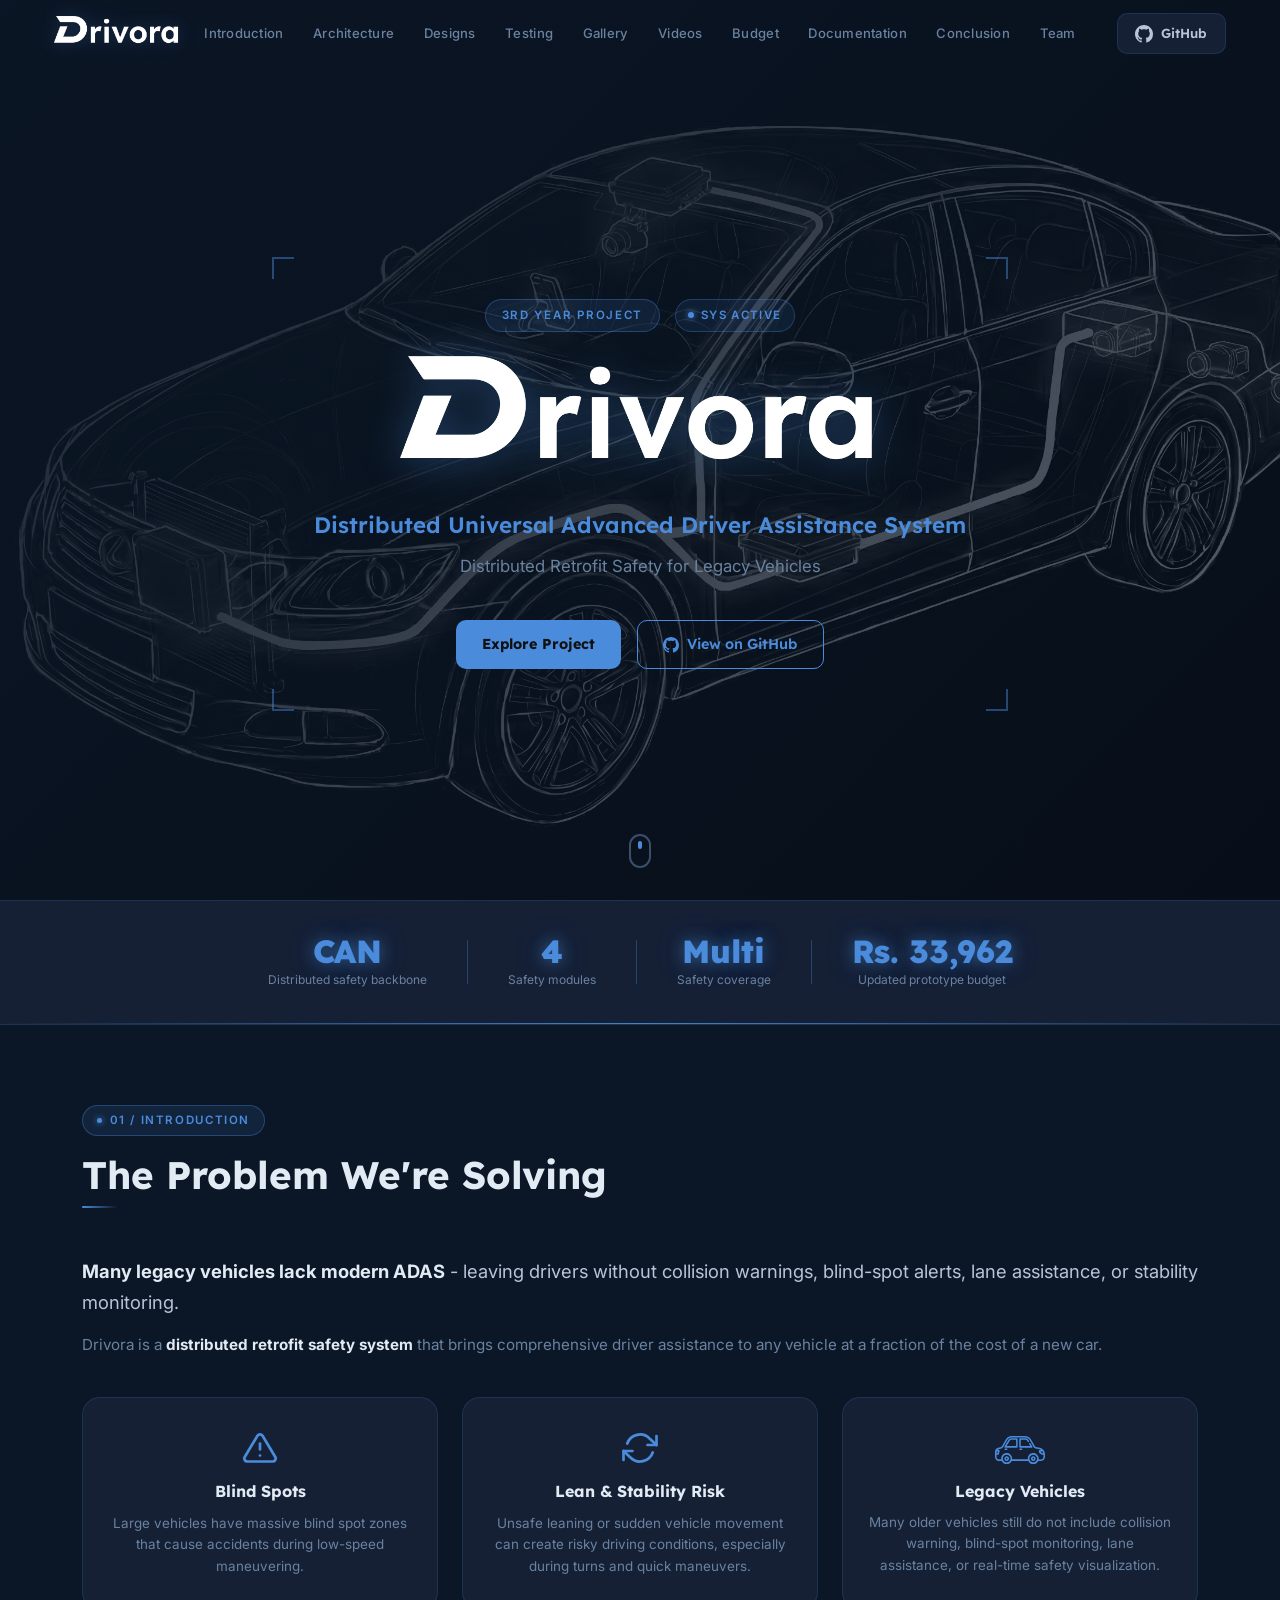
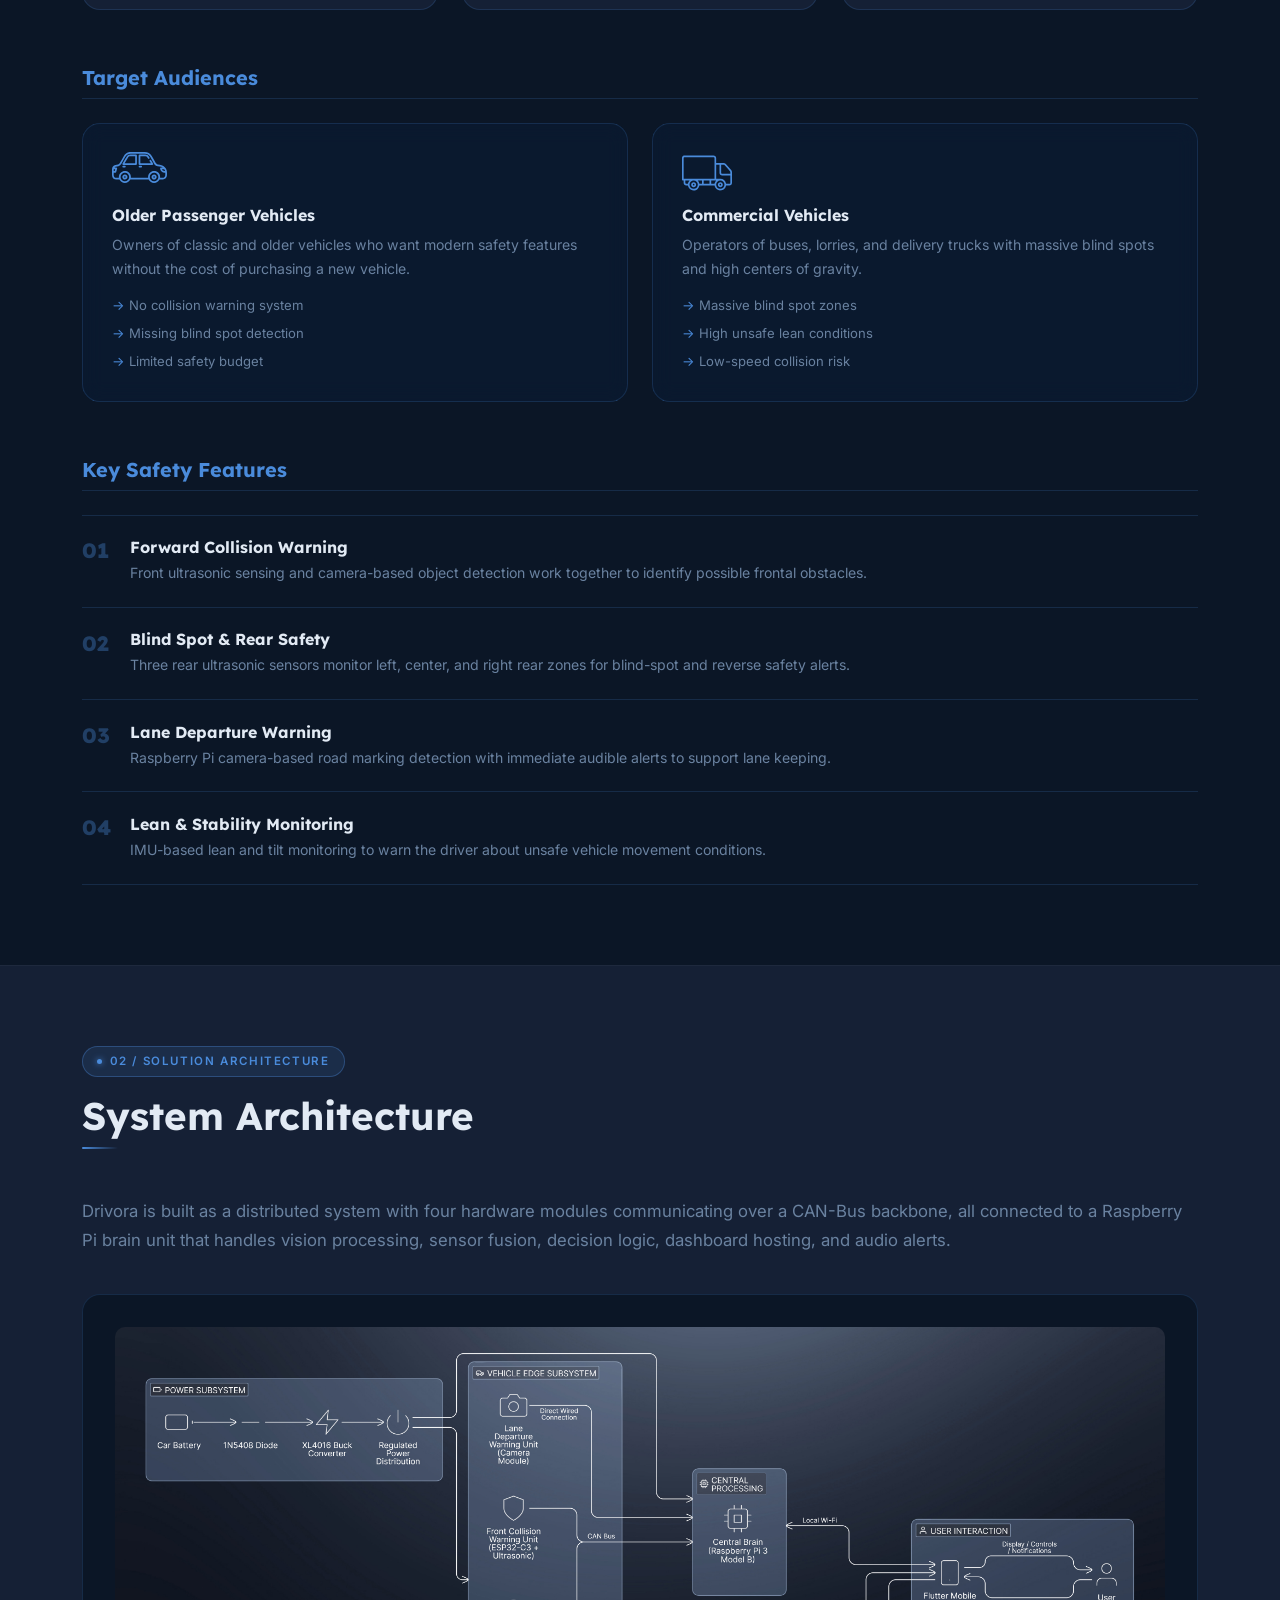
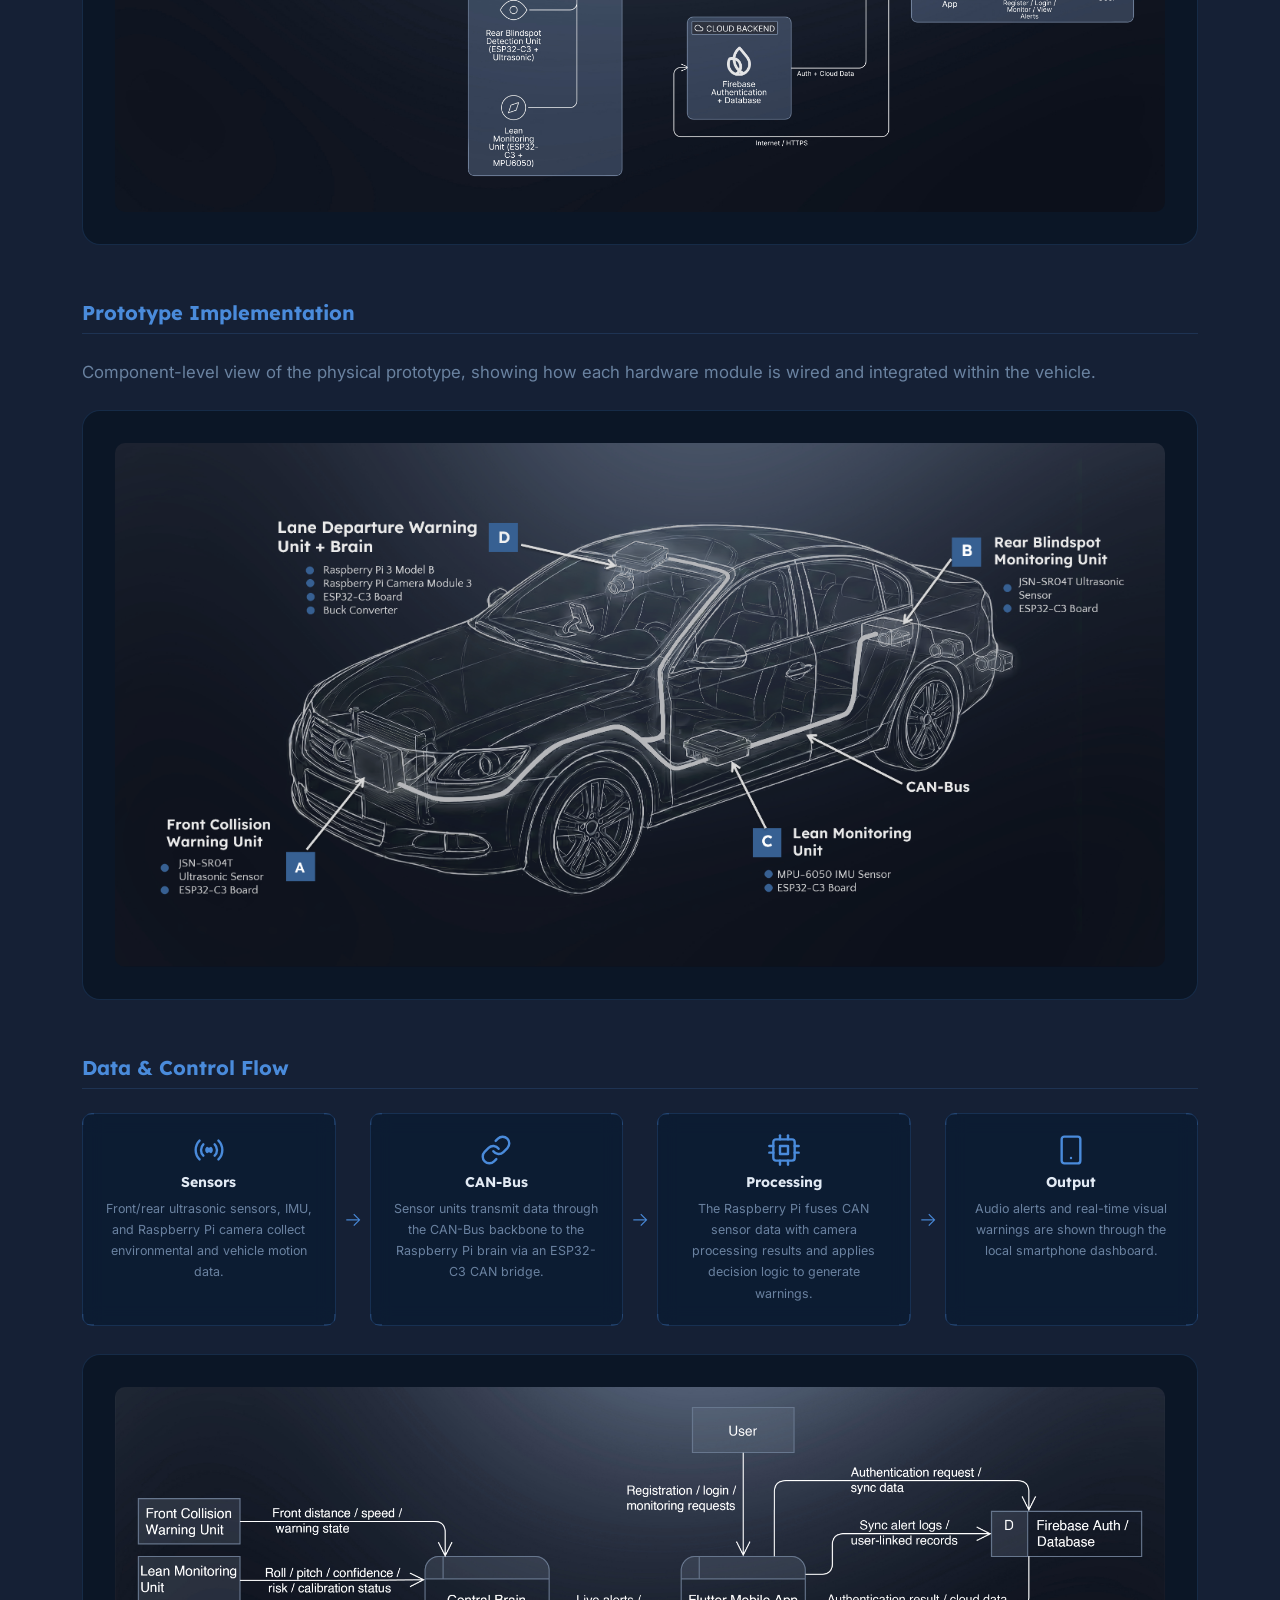
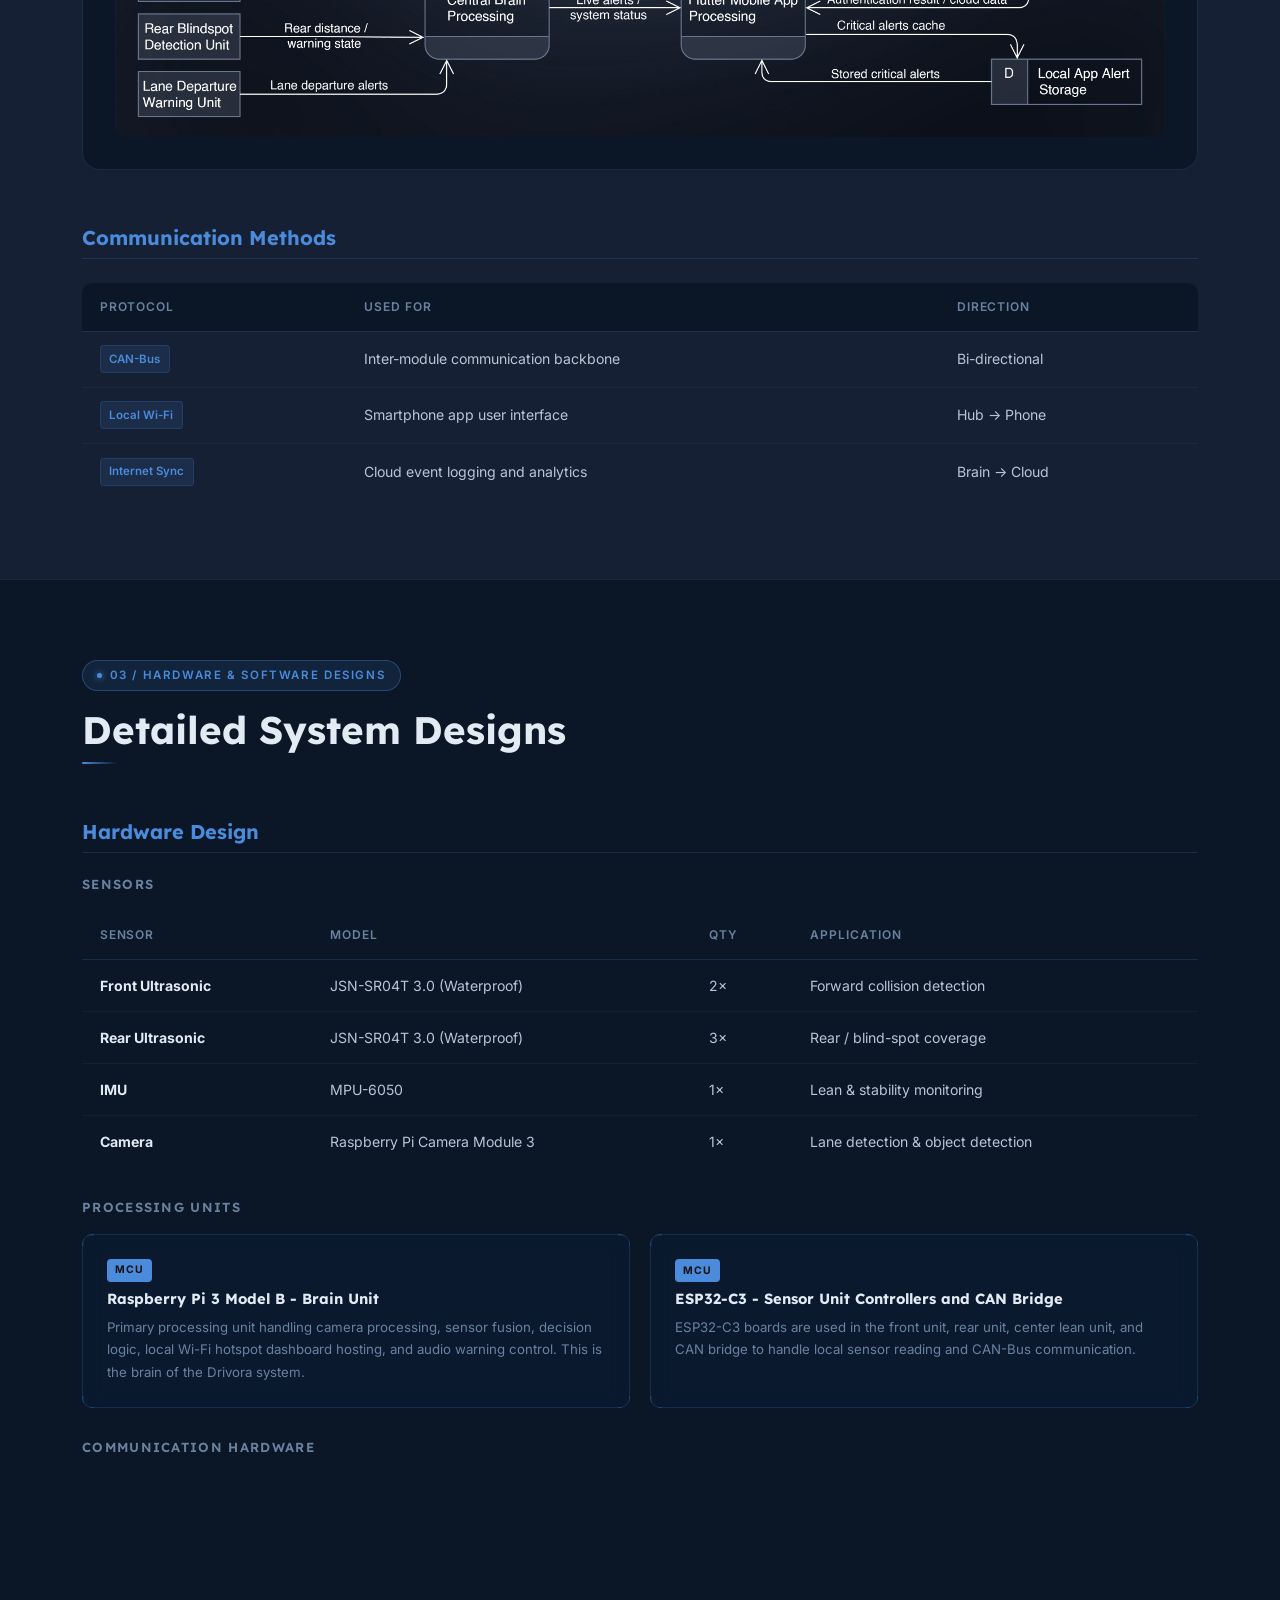
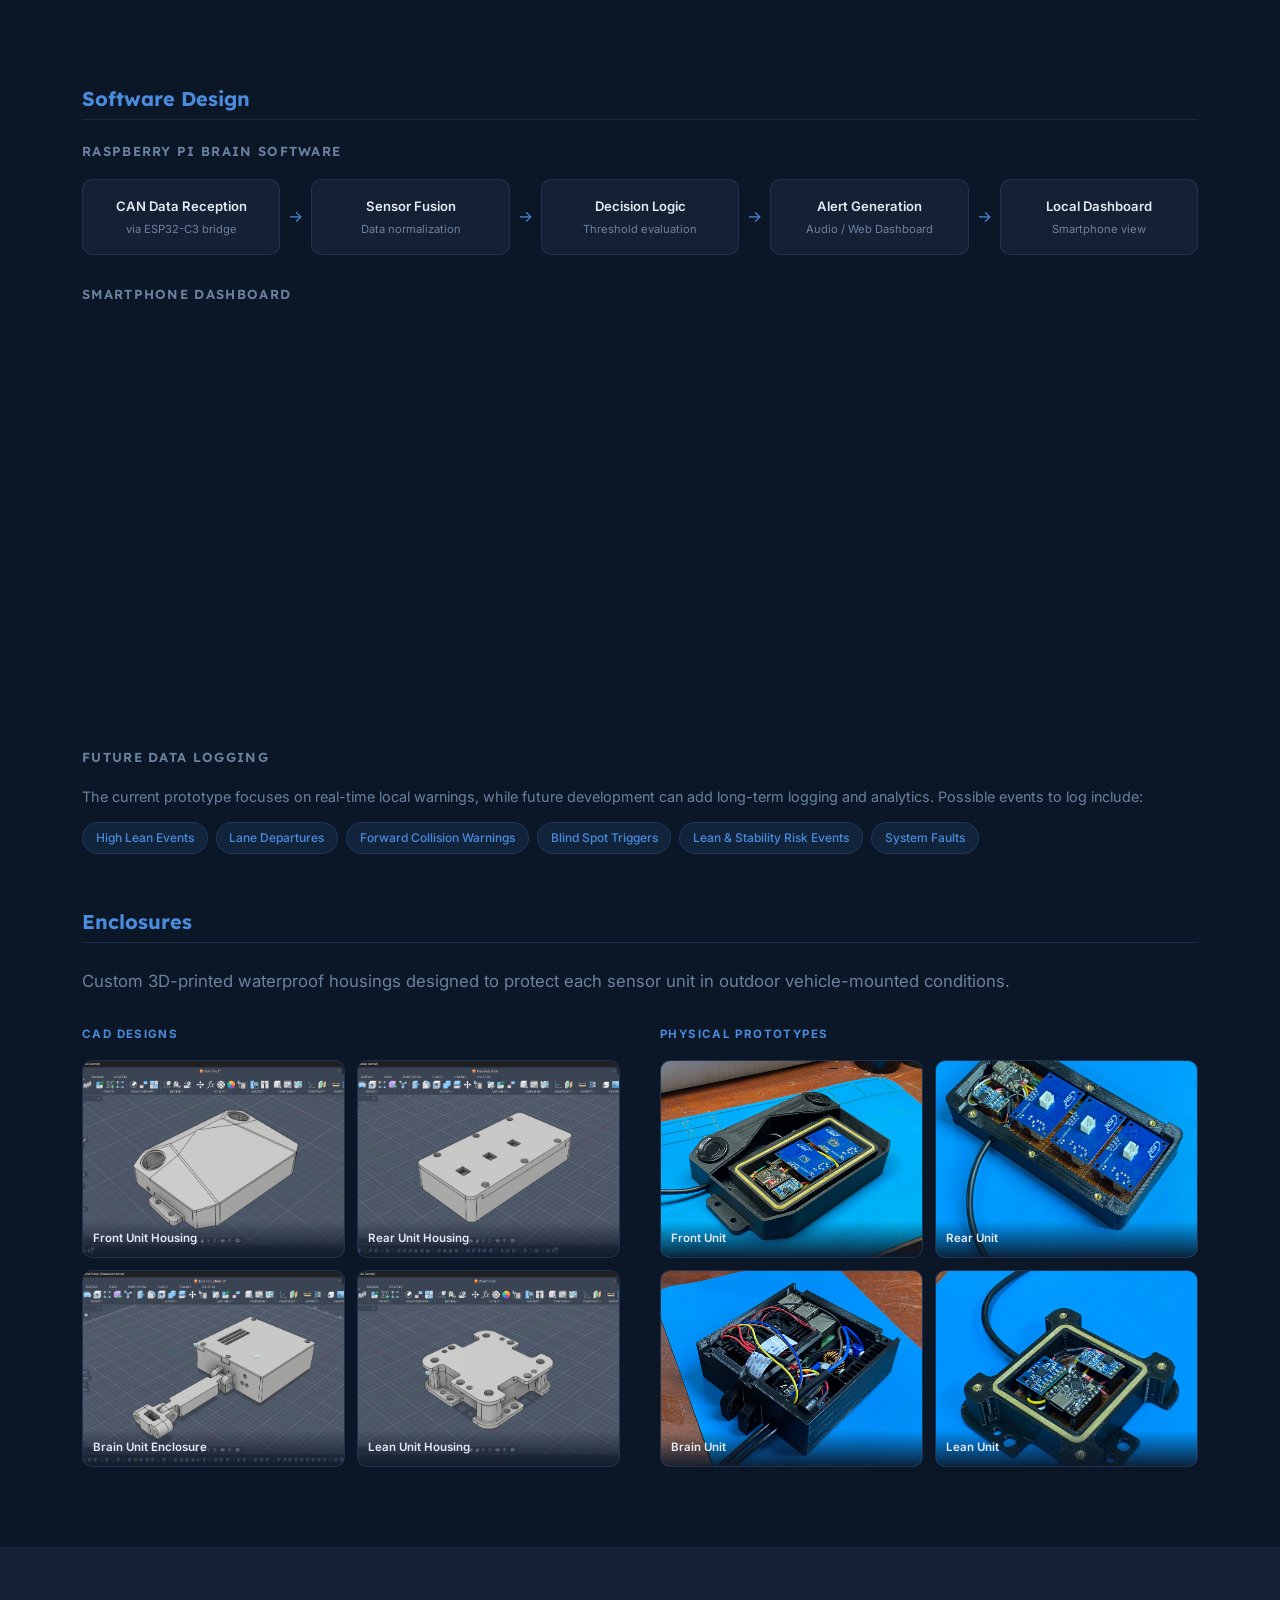
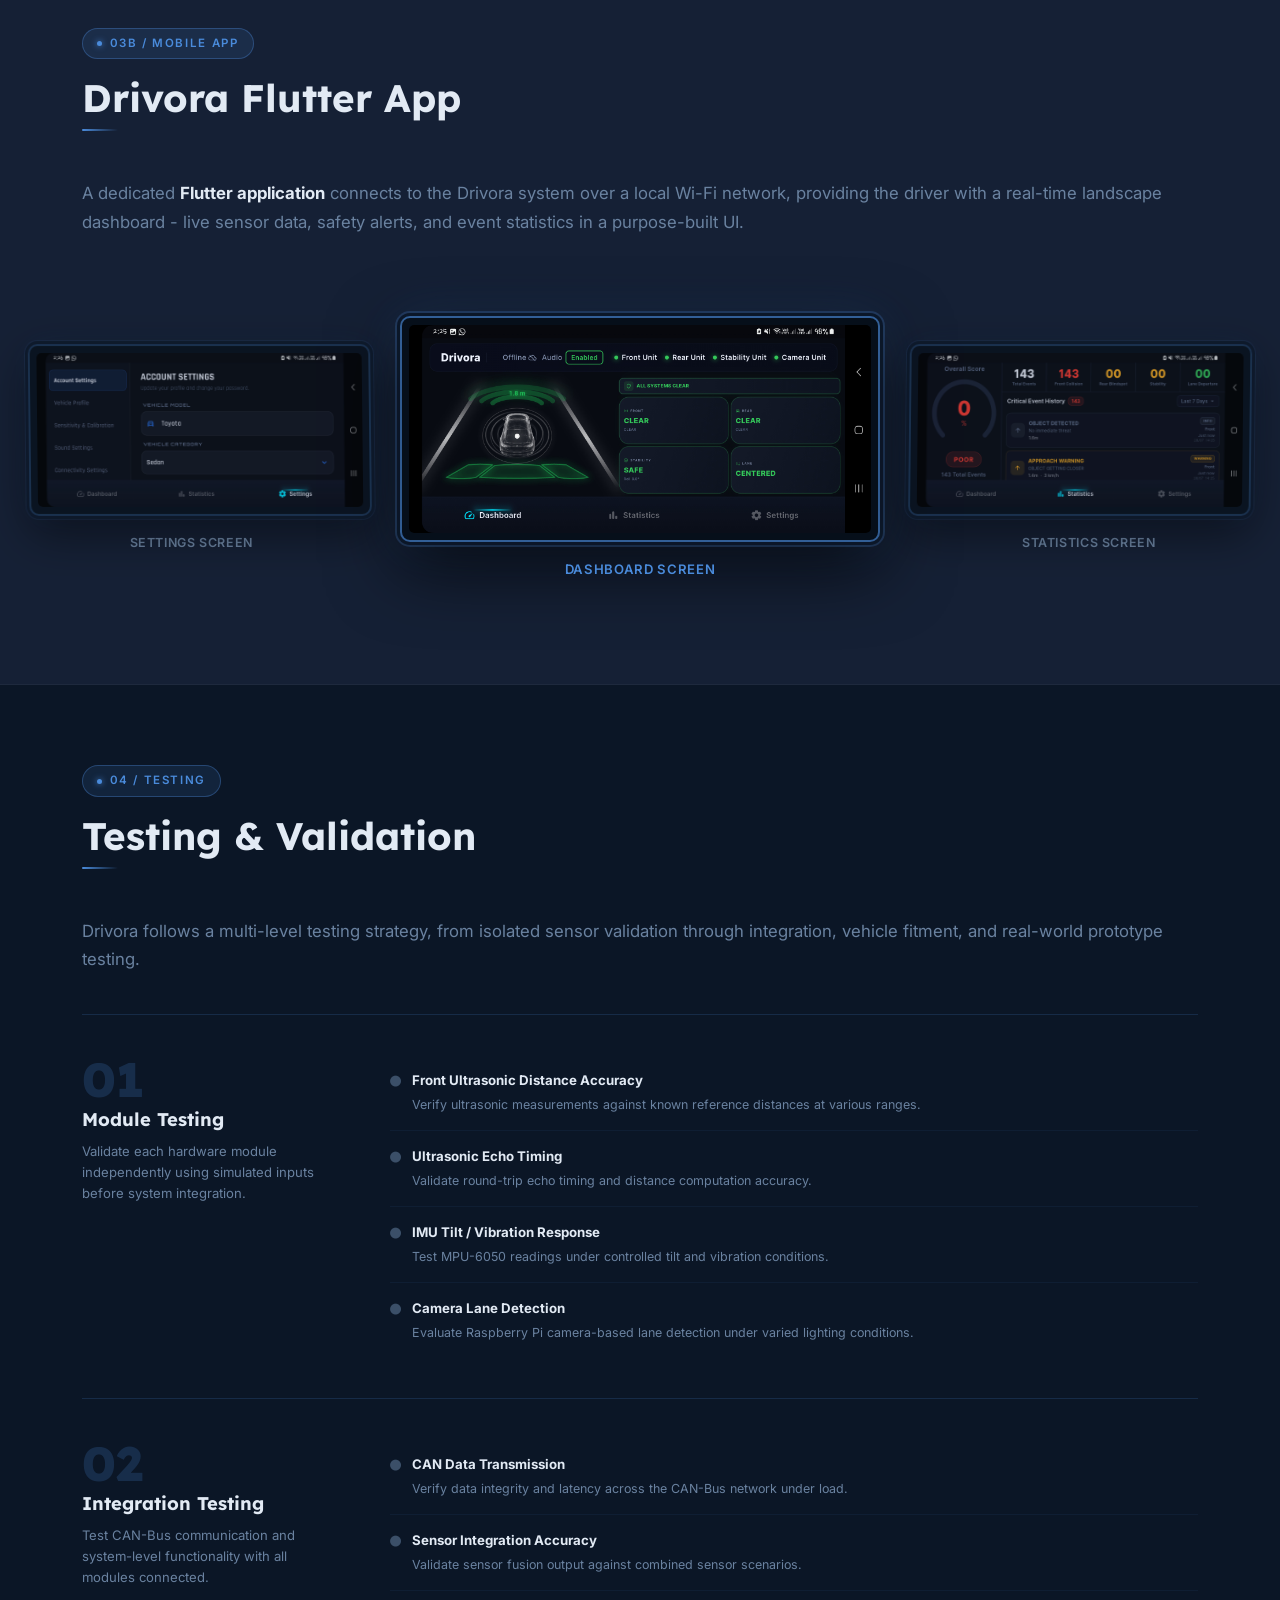
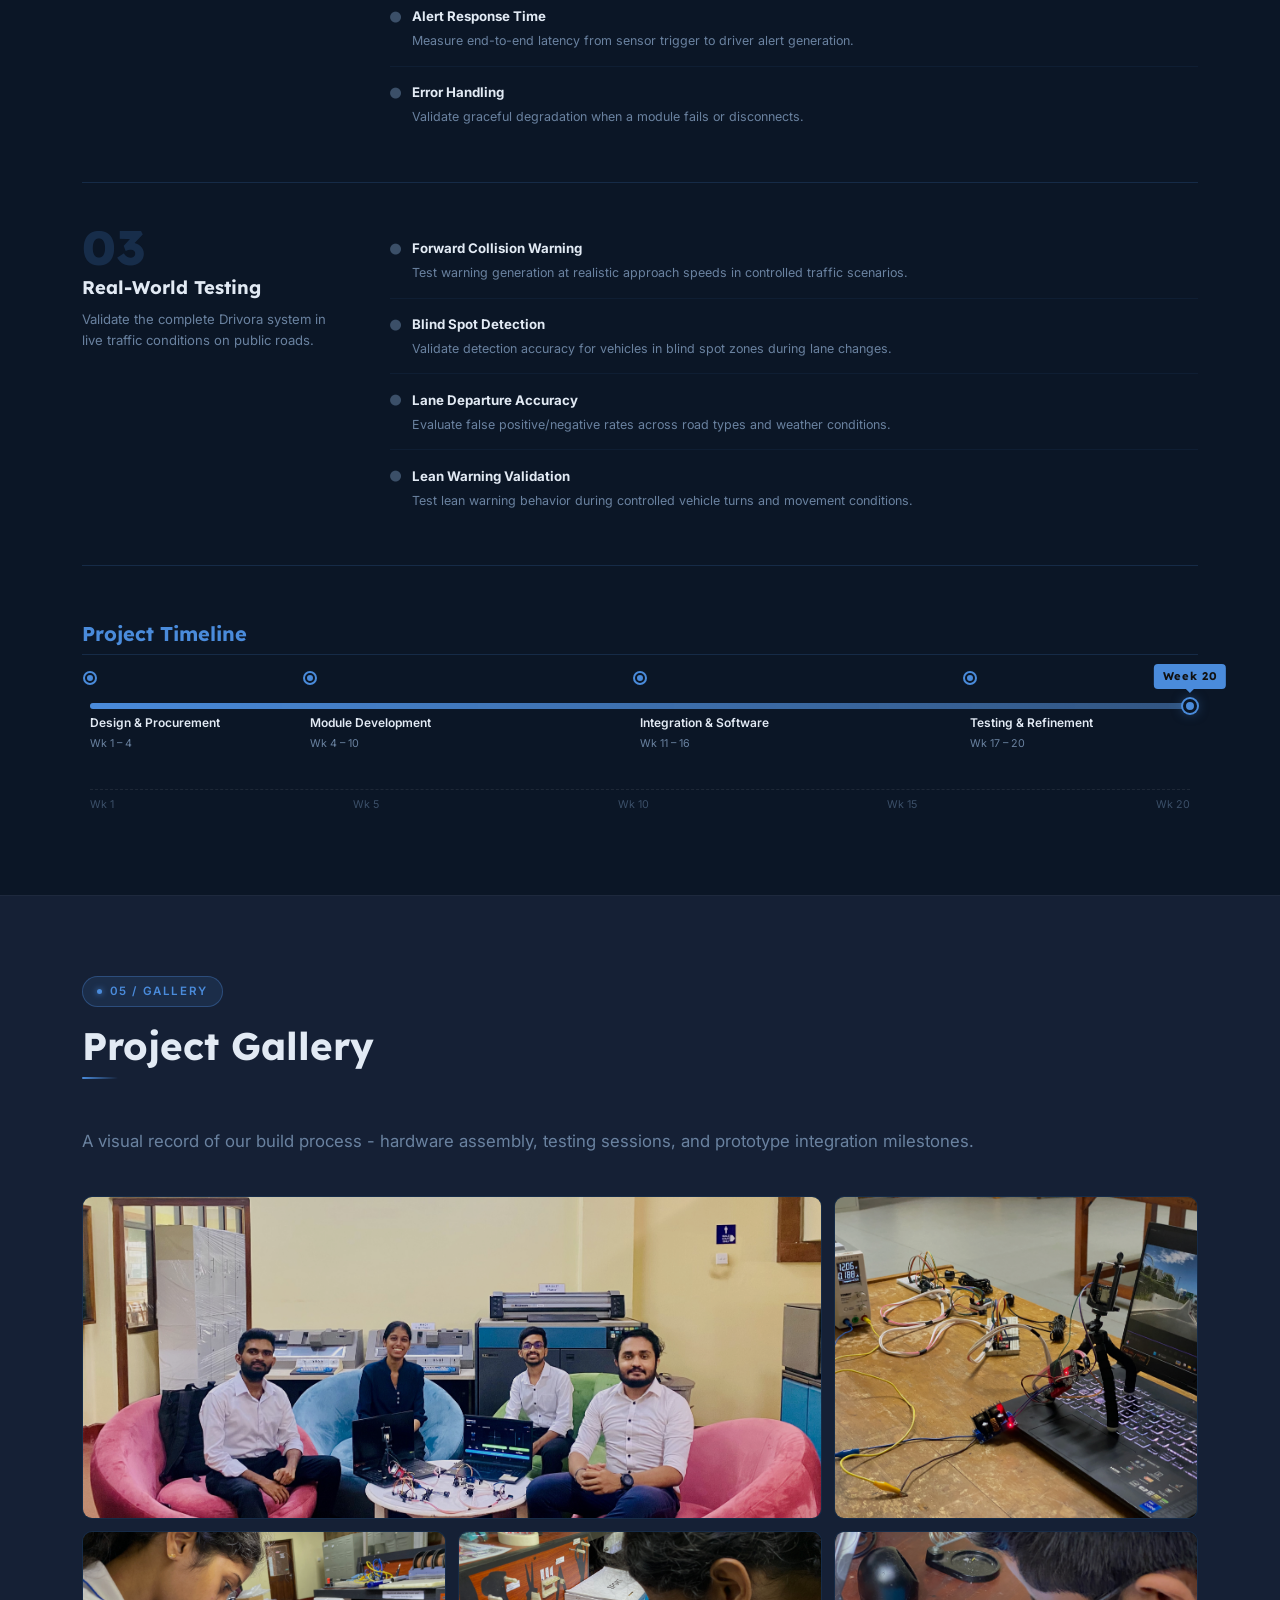
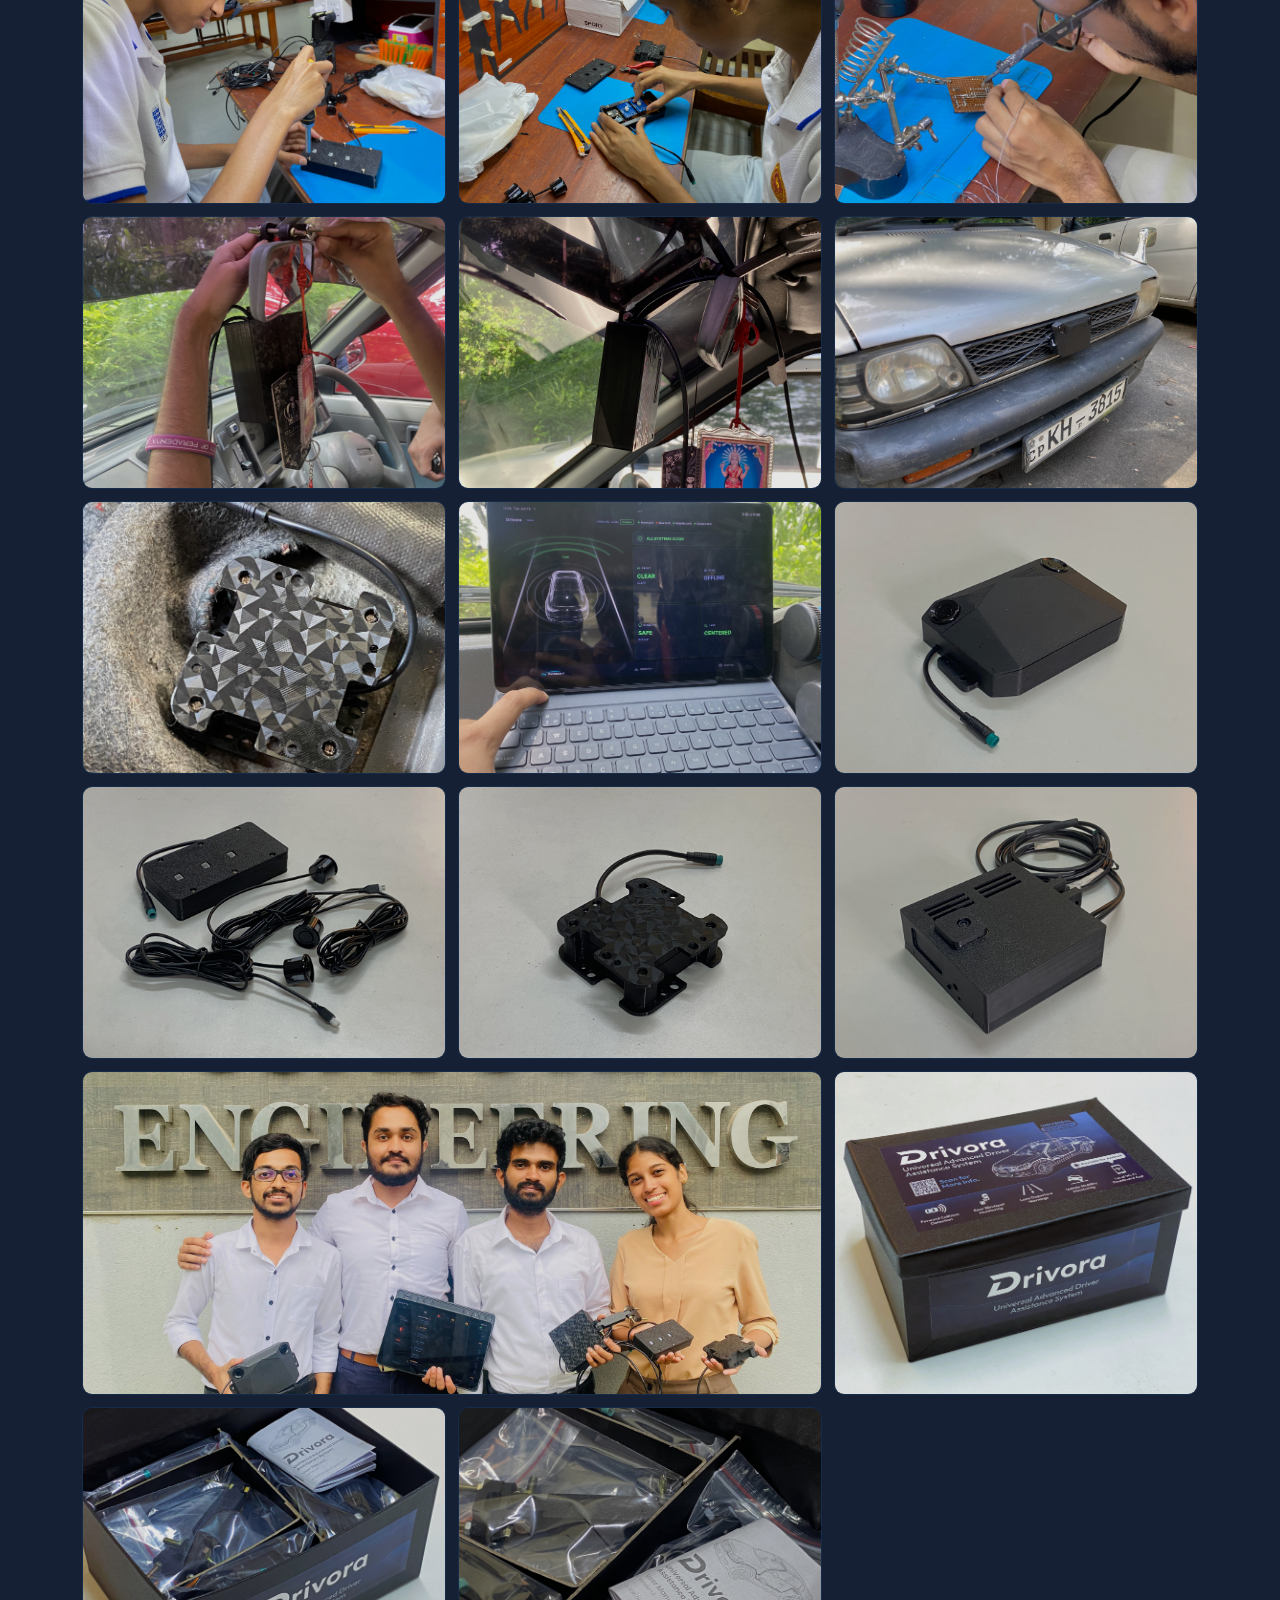
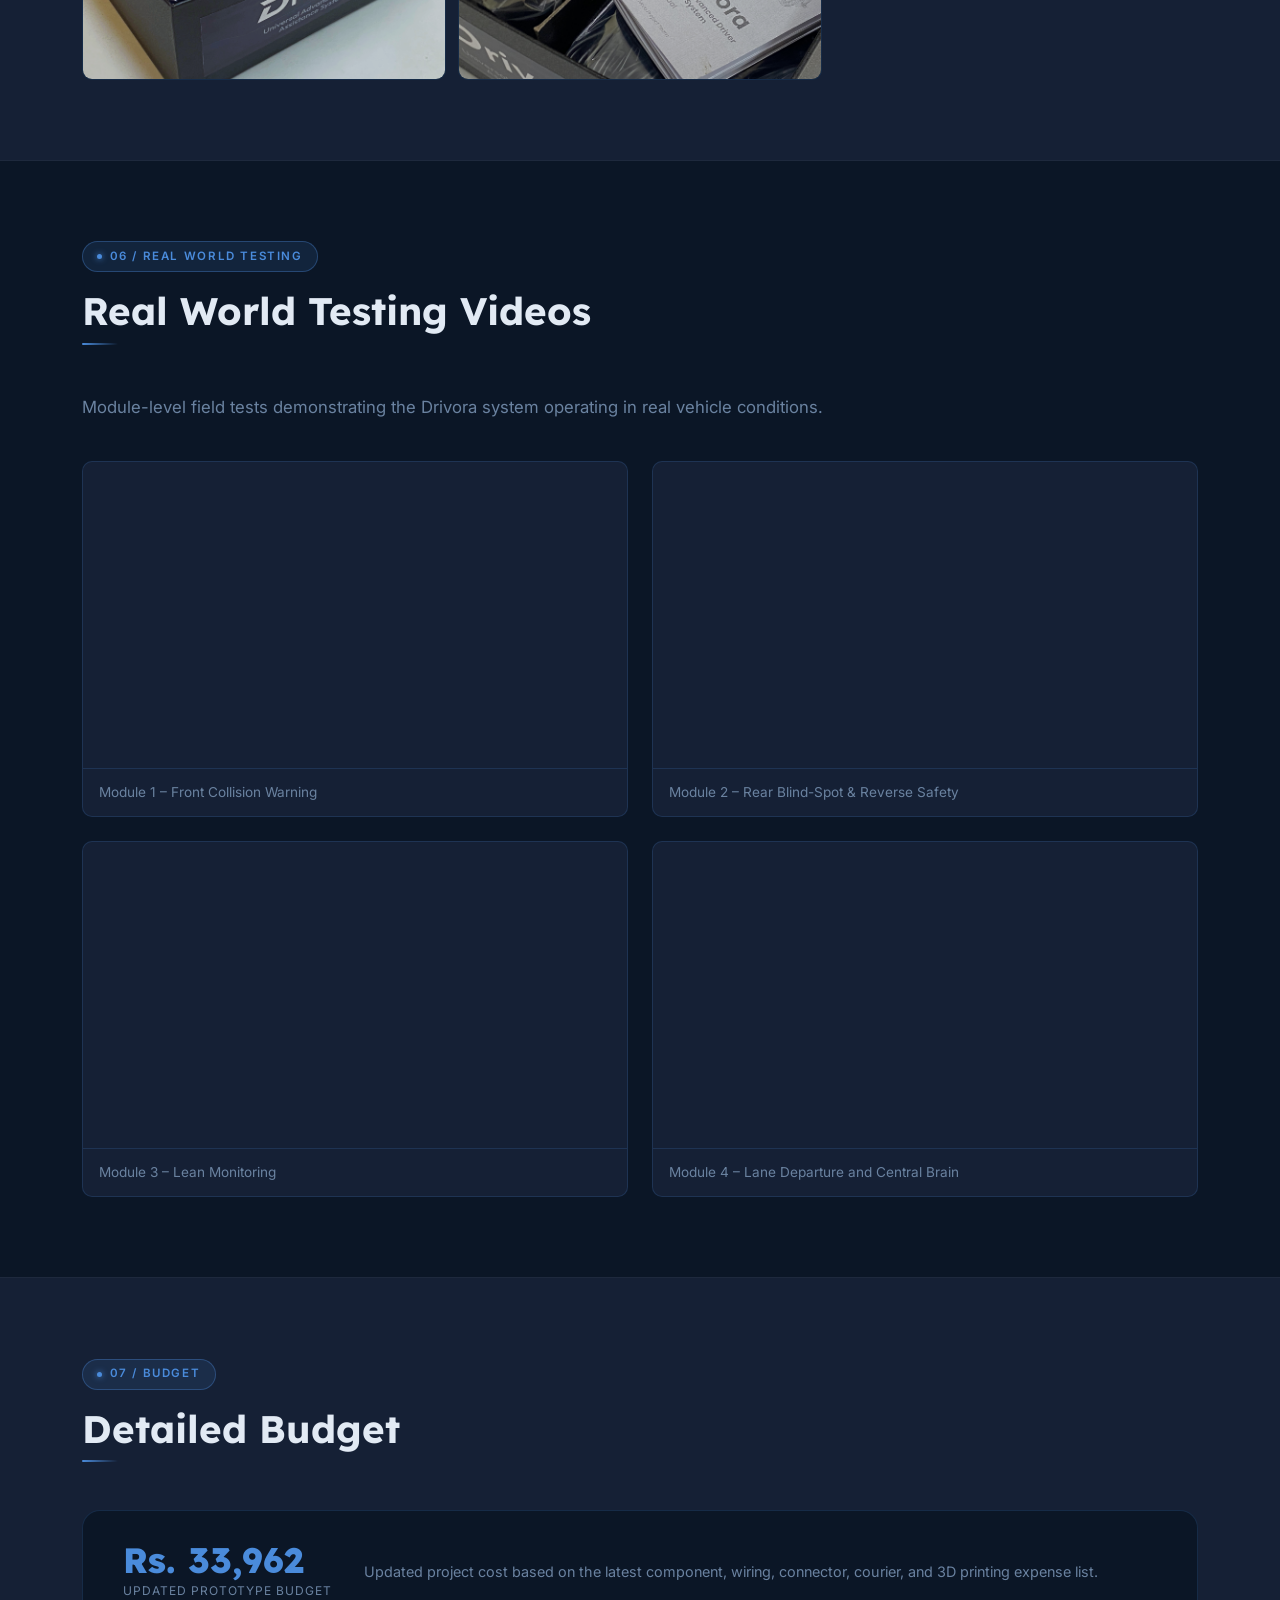
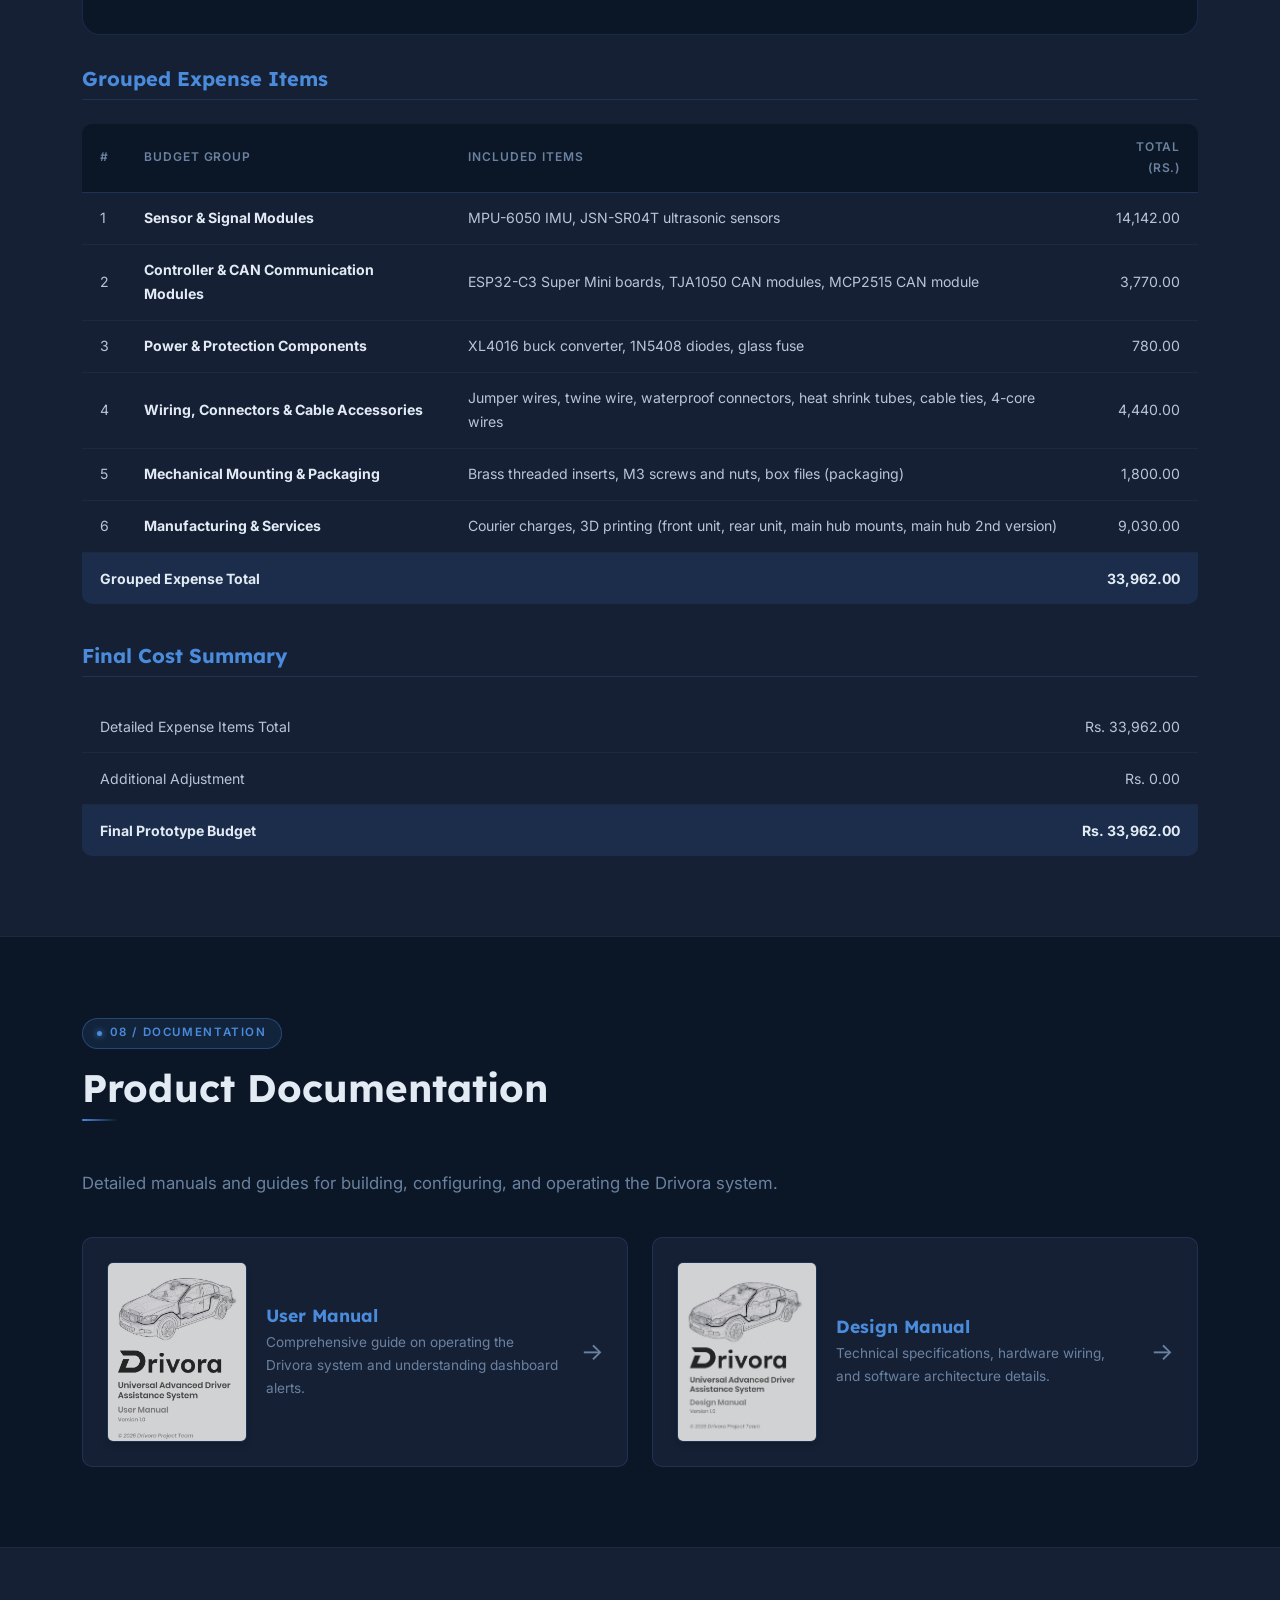
==== commit e36231e7: "Update website before Milestone 4" ====
--- a/docs/index.html
+++ b/docs/index.html
@@ -33,11 +33,17 @@
           <li><a data-section="designs" href="#designs">Designs</a></li>
           <li><a data-section="testing" href="#testing">Testing</a></li>
           <li><a data-section="gallery" href="#gallery">Gallery</a></li>
+          <li><a data-section="testing-videos" href="#testing-videos">Videos</a></li>
           <li><a data-section="budget" href="#budget">Budget</a></li>
+          <li><a data-section="documentation" href="#documentation">Documentation</a></li>
           <li><a data-section="conclusion" href="#conclusion">Conclusion</a></li>
           <li><a data-section="team" href="#team">Team</a></li>
         </ul>
       </nav>
+      <!-- Hamburger (mobile) -->
+      <button aria-controls="main-nav" aria-expanded="false" aria-label="Toggle navigation" class="nav-hamburger" id="nav-hamburger">
+        <span></span><span></span><span></span>
+      </button>
       <!-- Right side actions -->
       <div class="header-actions">
         <a aria-label="GitHub Repository" class="btn-github" href="https://github.com/cepdnaclk/e21-3yp-Drivora"
@@ -108,7 +114,7 @@
     </div>
     <div class="stat-divider"></div>
     <div class="stat-item">
-      <span class="stat-number">Rs. 30,502</span>
+      <span class="stat-number">Rs. 33,962</span>
       <span class="stat-label">Updated prototype budget</span>
     </div>
   </div>
@@ -551,9 +557,8 @@
     </div>
   </section>
 
-  <!-- ===== TESTING ===== -->
-
-  <section class="section-alt" id="testing">
+  <!-- ===== TESTING & VALIDATION ===== -->
+  <section class="section-content" id="testing">
     <div class="container">
       <div class="section-header">
         <span class="section-tag">04 / Testing</span>
@@ -664,10 +669,10 @@
         <div class="gtl-wrapper">
           <!-- Track -->
           <div class="gtl-track">
-            <div class="gtl-progress" style="width: 85%"></div>
-            <!-- Week 12 cursor: (12/20)*100 = 60% -->
-            <div class="gtl-cursor" style="left: 85%">
-              <span class="gtl-cursor-label">Week 17</span>
+            <div class="gtl-progress" style="width: 100%"></div>
+            <!-- Week 20 cursor: (20/20)*100 = 100% -->
+            <div class="gtl-cursor" style="left: 100%">
+              <span class="gtl-cursor-label">Week 20</span>
             </div>
           </div>
           <!-- Phase markers -->
@@ -694,7 +699,7 @@
               </div>
             </div>
             <div class="gtl-phase" style="left: 80%; width: 20%">
-              <div class="gtl-phase-dot gtl-active"></div>
+              <div class="gtl-phase-dot gtl-done"></div>
               <div class="gtl-phase-label">
                 <span class="gtl-phase-name">Testing &amp; Refinement</span>
                 <span class="gtl-phase-weeks">Wk 17 – 20</span>
@@ -709,8 +714,8 @@
       </div>
     </div>
   </section>
-  <!-- ===== GALLERY ===== -->
-  <section class="section-content" id="gallery">
+  <!-- ===== PROJECT GALLERY ===== -->
+  <section class="section-alt" id="gallery">
     <div class="container">
       <div class="section-header">
         <span class="section-tag">05 / Gallery</span>
@@ -729,21 +734,77 @@
         <div class="gallery-item"><img src="assets/images/gallery-8.jpg" alt="Gallery photo 8" loading="lazy" /></div>
         <div class="gallery-item"><img src="assets/images/gallery-9.jpg" alt="Gallery photo 9" loading="lazy" /></div>
         <div class="gallery-item"><img src="assets/images/gallery-10.jpg" alt="Gallery photo 10" loading="lazy" /></div>
-
+        <div class="gallery-item"><img src="assets/images/gallery-11.JPG" alt="Gallery photo 11" loading="lazy" /></div>
+        <div class="gallery-item"><img src="assets/images/gallery-12.JPG" alt="Gallery photo 12" loading="lazy" /></div>
+        <div class="gallery-item"><img src="assets/images/gallery-13.JPG" alt="Gallery photo 13" loading="lazy" /></div>
+        <div class="gallery-item"><img src="assets/images/gallery-14.JPG" alt="Gallery photo 14" loading="lazy" /></div>
+        <div class="gallery-item"><img src="assets/images/gallery-15.JPG" alt="Gallery photo 15" loading="lazy" /></div>
+        <div class="gallery-item"><img src="assets/images/gallery-16.JPG" alt="Gallery photo 16" loading="lazy" /></div>
+        <div class="gallery-item"><img src="assets/images/gallery-17.JPG" alt="Gallery photo 17" loading="lazy" /></div>
+        <div class="gallery-item"><img src="assets/images/gallery-18.JPG" alt="Gallery photo 18" loading="lazy" /></div>
       </div>
     </div>
   </section>
-
-  <!-- ===== BUDGET ===== -->
-  <section class="section-content" id="budget">
+  <!-- ===== REAL WORLD TESTING VIDEOS ===== -->
+  <section class="section-content" id="testing-videos">
     <div class="container">
       <div class="section-header">
-        <span class="section-tag">05 / Budget</span>
+        <span class="section-tag">06 / Real World Testing</span>
+        <h2 class="section-title">Real World Testing Videos</h2>
+      </div>
+      <p class="section-intro">Module-level field tests demonstrating the Drivora system operating in real vehicle
+        conditions.</p>
+      <div class="video-grid">
+        <div class="video-card">
+          <div class="video-embed">
+            <iframe src="https://www.youtube.com/embed/SB51jOPAgQU" title="Real World Testing – Module 1"
+              frameborder="0"
+              allow="accelerometer; autoplay; clipboard-write; encrypted-media; gyroscope; picture-in-picture"
+              allowfullscreen></iframe>
+          </div>
+          <p class="video-label">Module 1 – Front Collision Warning</p>
+        </div>
+        <div class="video-card">
+          <div class="video-embed">
+            <iframe src="https://www.youtube.com/embed/t2gF6hkrOHM" title="Real World Testing – Module 2"
+              frameborder="0"
+              allow="accelerometer; autoplay; clipboard-write; encrypted-media; gyroscope; picture-in-picture"
+              allowfullscreen></iframe>
+          </div>
+          <p class="video-label">Module 2 – Rear Blind-Spot & Reverse Safety</p>
+        </div>
+        <div class="video-card">
+          <div class="video-embed">
+            <iframe src="https://www.youtube.com/embed/rykAlDi6H5E" title="Real World Testing – Module 3"
+              frameborder="0"
+              allow="accelerometer; autoplay; clipboard-write; encrypted-media; gyroscope; picture-in-picture"
+              allowfullscreen></iframe>
+          </div>
+          <p class="video-label">Module 3 – Lean Monitoring</p>
+        </div>
+        <div class="video-card">
+          <div class="video-embed">
+            <iframe src="https://www.youtube.com/embed/IFodLBb_SOU" title="Real World Testing – Module 4"
+              frameborder="0"
+              allow="accelerometer; autoplay; clipboard-write; encrypted-media; gyroscope; picture-in-picture"
+              allowfullscreen></iframe>
+          </div>
+          <p class="video-label">Module 4 – Lane Departure and Central Brain</p>
+        </div>
+      </div>
+    </div>
+  </section>
+
+  <!-- ===== DETAILED BUDGET ===== -->
+  <section class="section-alt" id="budget">
+    <div class="container">
+      <div class="section-header">
+        <span class="section-tag">07 / Budget</span>
         <h2 class="section-title">Detailed Budget</h2>
       </div>
       <div class="budget-header-card">
         <div class="budget-total">
-          <span class="budget-amount">Rs. 30,502</span>
+          <span class="budget-amount">Rs. 33,962</span>
           <span class="budget-label">Updated Prototype Budget</span>
         </div>
         <p class="budget-desc">Updated project cost based on the latest component, wiring, connector, courier, and 3D
@@ -757,7 +818,7 @@
             <tr>
               <th>#</th>
               <th>Budget Group</th>
-              <th>Included Items</th>
+              <th class="hide-mobile">Included Items</th>
               <th class="text-right">Total (Rs.)</th>
             </tr>
           </thead>
@@ -765,42 +826,43 @@
             <tr>
               <td>1</td>
               <td><strong>Sensor &amp; Signal Modules</strong></td>
-              <td>CDM324 radar sensor, MPU-6050 IMU, JSN-SR04T ultrasonic sensors, LM358 amplification modules</td>
+              <td class="hide-mobile">MPU-6050 IMU, JSN-SR04T ultrasonic sensors</td>
               <td class="text-right">14,142.00</td>
             </tr>
             <tr>
               <td>2</td>
               <td><strong>Controller &amp; CAN Communication Modules</strong></td>
-              <td>ESP32-C3 Super Mini boards, TJA1050 CAN modules, MCP2515 CAN module</td>
+              <td class="hide-mobile">ESP32-C3 Super Mini boards, TJA1050 CAN modules, MCP2515 CAN module</td>
               <td class="text-right">3,770.00</td>
             </tr>
             <tr>
               <td>3</td>
               <td><strong>Power &amp; Protection Components</strong></td>
-              <td>XL4016 buck converter, 1N5408 diodes, glass fuse</td>
+              <td class="hide-mobile">XL4016 buck converter, 1N5408 diodes, glass fuse</td>
               <td class="text-right">780.00</td>
             </tr>
             <tr>
               <td>4</td>
               <td><strong>Wiring, Connectors &amp; Cable Accessories</strong></td>
-              <td>Jumper wires, twine wire, waterproof connectors, heat shrink tubes, cable ties, 4-core wires</td>
+              <td class="hide-mobile">Jumper wires, twine wire, waterproof connectors, heat shrink tubes, cable ties, 4-core wires</td>
               <td class="text-right">4,440.00</td>
             </tr>
             <tr>
               <td>5</td>
-              <td><strong>Mechanical Mounting &amp; 3D Printed Parts</strong></td>
-              <td>Brass threaded inserts, M3 screws and nuts, front unit 3D print, rear unit and main hub mounts</td>
-              <td class="text-right">6,290.00</td>
+              <td><strong>Mechanical Mounting &amp; Packaging</strong></td>
+              <td class="hide-mobile">Brass threaded inserts, M3 screws and nuts, box files (packaging)</td>
+              <td class="text-right">1,800.00</td>
             </tr>
             <tr>
               <td>6</td>
-              <td><strong>Courier Fees</strong></td>
-              <td>Courier charges for component orders</td>
-              <td class="text-right">1,080.00</td>
+              <td><strong>Manufacturing &amp; Services</strong></td>
+              <td class="hide-mobile">Courier charges, 3D printing (front unit, rear unit, main hub mounts, main hub 2nd version)</td>
+              <td class="text-right">9,030.00</td>
             </tr>
             <tr class="budget-total-row">
-              <td colspan="3"><strong>Grouped Expense Total</strong></td>
-              <td class="text-right"><strong>30,502.00</strong></td>
+              <td colspan="2"><strong>Grouped Expense Total</strong></td>
+              <td class="hide-mobile"></td>
+              <td class="text-right"><strong>33,962.00</strong></td>
             </tr>
           </tbody>
         </table>
@@ -813,7 +875,7 @@
           <tbody>
             <tr>
               <td>Detailed Expense Items Total</td>
-              <td class="text-right">Rs. 30,502.00</td>
+              <td class="text-right">Rs. 33,962.00</td>
             </tr>
             <tr>
               <td>Additional Adjustment</td>
@@ -821,20 +883,51 @@
             </tr>
             <tr class="budget-total-row">
               <td><strong>Final Prototype Budget</strong></td>
-              <td class="text-right"><strong>Rs. 30,502.00</strong></td>
+              <td class="text-right"><strong>Rs. 33,962.00</strong></td>
             </tr>
           </tbody>
         </table>
       </div>
-      <p class="table-note">* Similar items have been grouped to keep the budget section concise while preserving the
-        total from the latest expense table.</p>
+
     </div>
   </section>
+
+  <!-- ===== DOCUMENTATION ===== -->
+  <section class="section-content" id="documentation">
+    <div class="container">
+      <div class="section-header">
+        <span class="section-tag">08 / Documentation</span>
+        <h2 class="section-title">Product Documentation</h2>
+      </div>
+      <p class="section-intro">Detailed manuals and guides for building, configuring, and operating the Drivora system.
+      </p>
+
+      <div class="docs-grid">
+        <a href="assets/docs/User_Manual.pdf" target="_blank" class="doc-card">
+          <div class="doc-thumb"><img src="assets/images/user-manual-thumb.png" alt="User Manual Thumbnail" /></div>
+          <div class="doc-content">
+            <h3>User Manual</h3>
+            <p>Comprehensive guide on operating the Drivora system and understanding dashboard alerts.</p>
+          </div>
+          <div class="doc-arrow">→</div>
+        </a>
+        <a href="assets/docs/Design_Manual.pdf" target="_blank" class="doc-card">
+          <div class="doc-thumb"><img src="assets/images/design-manual-thumb.png" alt="Design Manual Thumbnail" /></div>
+          <div class="doc-content">
+            <h3>Design Manual</h3>
+            <p>Technical specifications, hardware wiring, and software architecture details.</p>
+          </div>
+          <div class="doc-arrow">→</div>
+        </a>
+      </div>
+    </div>
+  </section>
+
   <!-- ===== CONCLUSION ===== -->
   <section class="section-alt" id="conclusion">
     <div class="container">
       <div class="section-header">
-        <span class="section-tag">06 / Conclusion</span>
+        <span class="section-tag">09 / Conclusion</span>
         <h2 class="section-title">Conclusion &amp; Future Work</h2>
       </div>
       <div class="conclusion-grid">
@@ -844,8 +937,9 @@
             By distributing sensor units across the vehicle and connecting them via a CAN-Bus backbone, the system
             provides front collision warning, rear blind-spot and reverse safety monitoring, lane departure alerts, lean
             monitoring, and real-time dashboard visualization.</p>
-          <p>The updated prototype budget of <strong>Rs. 30,502</strong> includes the main electronic components, sensor
-            modules, wiring, waterproof connectors, courier charges, and 3D printed enclosures used during prototype
+          <p>The updated prototype budget of <strong>Rs. 33,962</strong> includes the main electronic components, sensor
+            modules, wiring, waterproof connectors, mechanical mounting, courier charges, and 3D printed enclosures used
+            during prototype
             development.</p>
         </div>
         <div class="conclusion-block">
@@ -923,7 +1017,7 @@
   <section class="section-content" id="team">
     <div class="container">
       <div class="section-header">
-        <span class="section-tag">07 / Team</span>
+        <span class="section-tag">10 / Team</span>
         <h2 class="section-title">Meet the Team</h2>
       </div>
       <!-- Team Members -->
--- a/docs/styles.css
+++ b/docs/styles.css
@@ -1,5 +1,5 @@
 /* =========================================================
-   Drivora â€” styles.css
+   Drivora Ã¢â‚¬â€ styles.css
    Theme: #0B1626 bg | #152035 secondary | #4A8BDB accent
    =========================================================*/
 
@@ -256,6 +256,12 @@
   justify-self: center;
 }
 
+/* Hamburger hidden by default on desktop */
+.nav-hamburger {
+  display: none;
+}
+
+
 .main-nav ul {
   display: flex;
   list-style: none;
@@ -655,7 +661,7 @@
 }
 
 .pain-list li::before {
-  content: 'â–¸';
+  content: '\2192';
   color: var(--gold);
   position: absolute;
   left: 0;
@@ -796,7 +802,7 @@
 /* Flow */
 .flow-grid {
   display: flex;
-  align-items: center;
+  align-items: stretch;
   gap: 0.5rem;
   flex-wrap: wrap;
 }
@@ -843,6 +849,7 @@
   font-size: 1.2rem;
   font-weight: 300;
   flex-shrink: 0;
+  align-self: center;
 }
 
 /* Tables */
@@ -855,12 +862,13 @@
   width: 100%;
   border-collapse: collapse;
   font-size: 0.88rem;
+  table-layout: auto;
 }
 
 .data-table th {
   text-align: left;
   padding: 0.85rem 1.1rem;
-  background: var(--bg-sec);
+  background: var(--bg);
   color: var(--text-sec);
   font-size: 0.75rem;
   font-weight: 600;
@@ -1388,7 +1396,7 @@
 
 /* ---- Budget ---- */
 .budget-header-card {
-  background: var(--bg-sec);
+  background: var(--bg);
   border: 1px solid var(--border);
   border-radius: var(--radius-lg);
   padding: 2rem 2.5rem;
@@ -1927,7 +1935,7 @@
 
 /* ========== RESPONSIVE ========== */
 
-/* --- Tablet landscape (â‰¤1024px) --- */
+/* --- Tablet landscape (Ã¢â€°Â¤1024px) --- */
 @media (max-width: 1024px) {
   .features-grid {
     grid-template-columns: repeat(2, 1fr);
@@ -1949,7 +1957,7 @@
     grid-template-columns: repeat(2, 1fr);
   }
 
-  /* problem cards 3â†’2 on tablets */
+  /* problem cards 3Ã¢â€ â€™2 on tablets */
   .problem-cards {
     grid-template-columns: repeat(2, 1fr);
   }
@@ -1968,83 +1976,190 @@
   }
 }
 
-/* --- Tablet portrait (â‰¤768px) --- */
-@media (max-width: 768px) {
-
-  /* Nav â†’ hide, show hamburger */
-  .header-inner {
-    grid-template-columns: auto 1fr auto;
-    gap: 1rem;
-  }
-
-  .main-nav {
-    display: none;
-  }
-
-  /* Stats band â€” stack for longer "Rs. 9,710" text */
-  .stats-band {
+/* ---- Footer ---- */
+.site-footer {
+  background: #0D1E30;
+  border-top: 1px solid rgba(74, 139, 219, 0.12);
+  padding: 3rem 0 2rem;
+}
+
+.footer-inner {
+  display: flex;
+  gap: 3rem;
+  margin-bottom: 2rem;
+}
+
+.footer-brand {
+  flex: 1;
+}
+
+.footer-logo {
+  height: 32px;
+  width: auto;
+  margin-bottom: 0.8rem;
+  filter: brightness(0.85);
+}
+
+.footer-brand p {
+  font-size: 0.8rem;
+  color: var(--muted);
+  margin: 0;
+  line-height: 1.6;
+}
+
+.footer-links-col {
+  display: flex;
+  flex-direction: column;
+  gap: 0.4rem;
+}
+
+.footer-links-col a {
+  font-size: 0.82rem;
+  color: var(--text-sec);
+  transition: color var(--transition);
+}
+
+.footer-links-col a:hover {
+  color: var(--gold);
+}
+
+.footer-inst-col {
+  display: flex;
+  flex-direction: column;
+  gap: 0.5rem;
+  min-width: 200px;
+}
+
+.footer-col-label {
+  font-size: 0.65rem;
+  font-weight: 700;
+  letter-spacing: 0.12em;
+  text-transform: uppercase;
+  color: var(--muted);
+  margin-bottom: 0.2rem;
+}
+
+.footer-inst-link {
+  display: flex;
+  align-items: center;
+  gap: 0.55rem;
+  font-size: 0.8rem;
+  color: var(--text-sec);
+  transition: color var(--transition);
+}
+
+.footer-inst-link img {
+  width: 16px;
+  height: 16px;
+  opacity: 0.7;
+  flex-shrink: 0;
+}
+
+.footer-inst-link:hover {
+  color: var(--gold);
+}
+
+.footer-inst-link:hover img {
+  opacity: 1;
+}
+
+.footer-links-col a:hover {
+  color: var(--gold);
+}
+
+.footer-eportfolio-col {
+  display: flex;
+  flex-direction: column;
+  gap: 0.5rem;
+  min-width: 180px;
+}
+
+/* GitHub CTA banner */
+.github-cta {
+  background: rgba(11, 22, 38, 0.8);
+  border-top: 1px solid var(--border);
+  border-bottom: 1px solid var(--border);
+  padding: 1.5rem 0;
+}
+
+.github-cta-inner {
+  display: flex;
+  align-items: center;
+  justify-content: center;
+  gap: 1.4rem;
+  flex-wrap: wrap;
+}
+
+.github-cta-inner svg {
+  color: var(--text-sec);
+  flex-shrink: 0;
+}
+
+.github-cta-text {
+  display: flex;
+  flex-direction: column;
+  gap: 0.1rem;
+}
+
+.github-cta-text strong {
+  font-size: 0.95rem;
+  font-family: var(--font-display);
+  color: var(--light);
+}
+
+.github-cta-text span {
+  font-size: 0.78rem;
+  color: var(--text-sec);
+}
+
+.footer-bottom {
+  border-top: 1px solid rgba(255, 255, 255, 0.06);
+  padding-top: 1.5rem;
+  display: flex;
+  justify-content: space-between;
+  flex-wrap: wrap;
+  gap: 0.5rem;
+}
+
+.footer-bottom p {
+  font-size: 0.78rem;
+  color: var(--muted);
+  margin: 0;
+}
+
+/* ========== RESPONSIVE ========== */
+
+/* --- Tablet landscape (Ã¢â€°Â¤1024px) --- */
+@media (max-width: 1024px) {
+  .features-grid {
+    grid-template-columns: repeat(2, 1fr);
+  }
+
+  .sensors-grid {
+    grid-template-columns: repeat(2, 1fr);
+  }
+
+  .testing-phases {
+    grid-template-columns: 1fr;
+  }
+
+  .commercial-grid {
+    grid-template-columns: repeat(2, 1fr);
+  }
+
+  .team-grid {
+    grid-template-columns: repeat(2, 1fr);
+  }
+
+  /* problem cards 3Ã¢â€ â€™2 on tablets */
+  .problem-cards {
+    grid-template-columns: repeat(2, 1fr);
+  }
+
+  /* SW firmware pipeline wraps */
+  .sw-flow {
     flex-wrap: wrap;
-    gap: 0.5rem;
-    padding: 1.2rem 1rem;
-  }
-
-  .stat-divider {
-    display: none;
-  }
-
-  .stat-item {
-    padding: 0.5rem 1.2rem;
-    flex: 1 1 calc(50% - 1rem);
-    align-items: flex-start;
-  }
-
-  .stat-number {
-    font-size: 1.5rem;
-  }
-
-  /* Intro */
-  .intro-lead {
-    margin-bottom: 1.8rem;
-  }
-
-  /* Problem cards: 3 â†’ 1 column */
-  .problem-cards {
-    grid-template-columns: 1fr;
-  }
-
-  /* Intro sub-sections */
-  .audience-grid {
-    grid-template-columns: 1fr;
-  }
-
-  .proc-grid {
-    grid-template-columns: 1fr;
-  }
-
-  .comm-grid {
-    grid-template-columns: 1fr;
-  }
-
-  /* Architecture image full width */
-  .arch-diagram {
-    padding: 1.2rem;
-  }
-
-  /* Data/control flow */
-  .flow-grid {
-    flex-direction: column;
-    align-items: stretch;
-  }
-
-  .flow-arrow {
-    text-align: center;
-    transform: rotate(90deg);
-  }
-
-  /* SW flow */
-  .sw-flow {
-    flex-direction: column;
-    gap: 0.6rem;
+    gap: 0.8rem;
   }
 
   .sw-arrow {
@@ -2054,6 +2169,166 @@
     text-align: center;
   }
 
+  /* Nav - hide desktop nav, show hamburger on tablet landscape */
+  .header-inner {
+    grid-template-columns: auto 1fr auto;
+    gap: 1rem;
+  }
+
+  /* Hamburger button */
+  .nav-hamburger {
+    display: flex;
+    flex-direction: column;
+    justify-content: center;
+    align-items: center;
+    gap: 5px;
+    width: 40px;
+    height: 40px;
+    background: transparent;
+    border: 1px solid var(--border);
+    border-radius: 8px;
+    cursor: pointer;
+    padding: 8px;
+    order: 3;
+  }
+
+  .nav-hamburger span {
+    display: block;
+    width: 20px;
+    height: 2px;
+    background: var(--text-main);
+    border-radius: 2px;
+    transition: transform 0.3s ease, opacity 0.3s ease;
+    transform-origin: center;
+  }
+
+  .nav-hamburger.open span:nth-child(1) {
+    transform: translateY(7px) rotate(45deg);
+  }
+
+  .nav-hamburger.open span:nth-child(2) {
+    opacity: 0;
+    transform: scaleX(0);
+  }
+
+  .nav-hamburger.open span:nth-child(3) {
+    transform: translateY(-7px) rotate(-45deg);
+  }
+
+  .main-nav {
+    display: block;
+    position: fixed;
+    top: 60px;
+    left: 0;
+    right: 0;
+    background: var(--bg);
+    border-bottom: 1px solid var(--border);
+    padding: 0;
+    max-height: 0;
+    overflow: hidden;
+    transition: max-height 0.35s ease, padding 0.35s ease;
+    z-index: 999;
+  }
+
+  .main-nav.nav-open {
+    max-height: 600px;
+    padding: 1rem 0;
+  }
+
+  .main-nav ul {
+    flex-direction: column;
+    gap: 0;
+    padding: 0 1.5rem;
+  }
+
+  .main-nav ul li a {
+    display: block;
+    padding: 0.75rem 0;
+    border-bottom: 1px solid var(--border);
+    font-size: 1rem;
+  }
+
+  .main-nav ul li:last-child a {
+    border-bottom: none;
+  }
+}
+
+/* --- Tablet portrait (<=768px) --- */
+@media (max-width: 768px) {
+
+  /* Stats band stack for longer text */
+  .stats-band {
+    flex-wrap: wrap;
+    gap: 0.5rem;
+    padding: 1.2rem 1rem;
+  }
+
+  .stat-divider {
+    display: none;
+  }
+
+  .stat-item {
+    padding: 0.5rem 1.2rem;
+    flex: 1 1 calc(50% - 1rem);
+    align-items: flex-start;
+  }
+
+  .stat-number {
+    font-size: 1.5rem;
+  }
+
+  /* Intro */
+  .intro-lead {
+    margin-bottom: 1.8rem;
+  }
+
+  /* Problem cards: 3 Ã¢â€ â€™ 1 column */
+  .problem-cards {
+    grid-template-columns: 1fr;
+  }
+
+  /* Intro sub-sections */
+  .audience-grid {
+    grid-template-columns: 1fr;
+  }
+
+  .proc-grid {
+    grid-template-columns: 1fr;
+  }
+
+  .comm-grid {
+    grid-template-columns: 1fr;
+  }
+
+  /* Architecture image full width */
+  .arch-diagram {
+    padding: 1.2rem;
+  }
+
+  /* Data/control flow */
+  .flow-grid {
+    flex-direction: column;
+    align-items: stretch;
+  }
+
+  .flow-arrow {
+    text-align: center;
+    transform: rotate(90deg);
+  }
+
+  /* SW flow */
+  .sw-flow {
+    flex-direction: column;
+    gap: 0.6rem;
+  }
+
+  .sw-arrow {
+    transform: rotate(90deg);
+    flex-shrink: 0;
+    width: 100%;
+    text-align: center;
+  }
+
   .sw-block {
     width: 100%;
   }
@@ -2095,9 +2370,9 @@
     gap: 1rem;
   }
 
-  /* Timeline */
-  .gtl-phases {
-    display: none;
+  /* Timeline — on tablet+ keep phases but allow scroll */
+  .gtl-wrapper {
+    overflow-x: visible;
   }
 
   /* Testing phases stack */
@@ -2115,7 +2390,7 @@
   }
 }
 
-/* --- Mobile (â‰¤480px) --- */
+/* --- Mobile (Ã¢â€°Â¤480px) --- */
 @media (max-width: 480px) {
   .container {
     padding: 0 1rem;
@@ -2138,7 +2413,7 @@
     grid-template-columns: 1fr;
   }
 
-  /* Stats band â€” single column on very small screens */
+  /* Stats band Ã¢â‚¬â€  single column on very small screens */
   .stat-item {
     flex: 1 1 100%;
   }
@@ -2187,7 +2462,7 @@
 }
 
 /* ================================================================
-   ADAS ENHANCEMENT LAYER — Automotive HUD Aesthetics
+   ADAS ENHANCEMENT LAYER â€” Automotive HUD Aesthetics
    ================================================================ */
 
 /* 1. Subtle grid background on body */
@@ -2344,7 +2619,7 @@
   border-radius: 2px;
 }
 
-/* 9. Stat numbers — digital glow with display font */
+/* 9. Stat numbers â€” digital glow with display font */
 .stat-number {
   font-family: var(--font-display);
   text-shadow:
@@ -2524,7 +2799,7 @@
 }
 
 /* ================================================================
-   PROFESSIONAL REDESIGN — Editorial Layouts & New Sections
+   PROFESSIONAL REDESIGN â€” Editorial Layouts & New Sections
    ================================================================ */
 
 /* ---- Feature list (replaces feature-grid cards) ---- */
@@ -2706,7 +2981,7 @@
   position: relative;
   border-radius: var(--radius);
   overflow: hidden;
-  background: var(--bg-sec);
+  background: var(--bg);
   border: 1px solid var(--border);
   aspect-ratio: 4/3;
 }
@@ -2731,64 +3006,32 @@
   aspect-ratio: 16/7;
 }
 
-/* 2nd item sits beside the wide first — let it fill the row height */
+/* 2nd item sits beside the wide first - let it fill the row height */
 .gallery-item:nth-child(2) {
   aspect-ratio: unset;
   align-self: stretch;
 }
 
-
-/* ---- Global polish: reduce card radius & add more breathing room ---- */
-.audience-card,
-.flow-step,
-.proc-card,
-.comm-card,
-.app-feature {
-  border-radius: var(--radius);
-}
-
-/* Reduce subsection spacing for tighter editorial feel */
-.design-subsection {
-  margin-bottom: 2.5rem;
-}
-
-/* ---- Responsive: new sections ---- */
-@media (max-width: 900px) {
-  .test-phase-row {
-    grid-template-columns: 1fr;
-    gap: 1.2rem;
-  }
-
-  .test-phase-label {
-    position: static;
-  }
-
-  .enclosure-split {
-    grid-template-columns: 1fr;
-  }
-
-  .gallery-grid {
-    grid-template-columns: repeat(2, 1fr);
-  }
-
-  .gallery-item:first-child {
-    grid-column: span 2;
-  }
-}
-
-@media (max-width: 600px) {
-  .gallery-grid {
-    grid-template-columns: 1fr;
-  }
-
-  .gallery-item:first-child {
-    grid-column: span 1;
-    aspect-ratio: 4/3;
-  }
-
-  .enclosure-grid {
-    grid-template-columns: 1fr;
-  }
+/* Gallery-15 also spans 2 cols */
+.gallery-item:nth-child(15) {
+  grid-column: span 2;
+  aspect-ratio: 16/7;
+}
+
+/* Gallery-16 sits beside the wide gallery-15 - let it fill the row height */
+.gallery-item:nth-child(16) {
+  aspect-ratio: unset;
+  align-self: stretch;
+}
+
+/* Prevent gallery-16's image natural size from pushing the row taller */
+.gallery-item:nth-child(16) img {
+  position: absolute;
+  inset: 0;
+  width: 100%;
+  height: 100%;
+  object-fit: cover;
+}
 
   .feature-row {
     gap: 1rem;
@@ -2798,12 +3041,11 @@
     font-size: 1.3rem;
     min-width: 2rem;
   }
-}
 
 
 
 /* ================================================================
-   MOBILE APP SHOWCASE � Phone Mockups
+   MOBILE APP SHOWCASE — Phone Mockups
    ================================================================ */
 
 .app-showcase {
@@ -2904,7 +3146,7 @@
 }
 
 /* ================================================================
-   LANDSCAPE APP SHOWCASE � Flutter App Screens (2751x1236 ratio)
+   LANDSCAPE APP SHOWCASE — Flutter App Screens (2751x1236 ratio)
    ================================================================ */
 
 .landscape-showcase {
@@ -2968,7 +3210,7 @@
     0 0 50px rgba(74, 139, 219, 0.18);
 }
 
-/* ---- Side screens � perspective tilt ---- */
+/* ---- Side screens — perspective tilt ---- */
 .ls-left .ls-frame {
   transform: rotateY(18deg) rotateX(2deg);
   transform-origin: right center;
@@ -3016,3 +3258,253 @@
     opacity: 1;
   }
 }
+
+/* Documentation Section */
+.docs-grid {
+  display: flex;
+  gap: 1.5rem;
+  margin-top: 1.5rem;
+  flex-wrap: wrap;
+}
+
+.doc-card {
+  flex: 1;
+  min-width: 250px;
+  background: var(--bg-sec);
+  border: 1px solid var(--border);
+  border-radius: var(--radius);
+  padding: 1.5rem;
+  display: flex;
+  align-items: center;
+  gap: 1.2rem;
+  text-decoration: none;
+  color: var(--text-main);
+  transition: all var(--transition);
+}
+
+.doc-card:hover {
+  border-color: var(--gold);
+  transform: translateY(-2px);
+  box-shadow: 0 4px 12px rgba(0, 0, 0, 0.2);
+}
+
+.doc-thumb {
+  width: 140px;
+  height: 180px;
+  flex-shrink: 0;
+  border-radius: 6px;
+  overflow: hidden;
+  box-shadow: 0 3px 6px rgba(0,0,0,0.15);
+  border: 1px solid var(--border);
+}
+
+.doc-thumb img {
+  width: 100%;
+  height: 100%;
+  object-fit: cover;
+  display: block;
+}
+
+.doc-content h3 {
+  margin-bottom: 0.3rem;
+  color: var(--gold);
+  font-size: 1.1rem;
+}
+
+.doc-content p {
+  font-size: 0.85rem;
+  color: var(--text-sec);
+  margin: 0;
+}
+
+.doc-arrow {
+  margin-left: auto;
+  font-size: 1.5rem;
+  color: var(--text-sec);
+  transition: color var(--transition);
+}
+
+.doc-card:hover .doc-arrow {
+  color: var(--gold);
+}
+
+/* ================================================================
+   REAL WORLD TESTING VIDEO GRID
+   ================================================================ */
+.video-grid {
+  display: grid;
+  grid-template-columns: repeat(2, 1fr);
+  gap: 1.5rem;
+  margin-top: 1.5rem;
+}
+
+.video-card {
+  background: var(--bg-sec);
+  border: 1px solid var(--border);
+  border-radius: var(--radius);
+  overflow: hidden;
+  transition: border-color var(--transition), transform var(--transition);
+}
+
+.video-card:hover {
+  border-color: var(--gold);
+  transform: translateY(-2px);
+}
+
+.video-embed {
+  position: relative;
+  width: 100%;
+  padding-bottom: 56.25%; /* 16:9 */
+  height: 0;
+}
+
+.video-embed iframe {
+  position: absolute;
+  inset: 0;
+  width: 100%;
+  height: 100%;
+  border: none;
+}
+
+.video-label {
+  padding: 0.75rem 1rem;
+  font-size: 0.85rem;
+  color: var(--text-sec);
+  margin: 0;
+  border-top: 1px solid var(--border);
+}
+
+@media (max-width: 700px) {
+  .video-grid {
+    grid-template-columns: 1fr;
+  }
+
+  /* Documentation cards stack vertically */
+  .docs-grid {
+    flex-direction: column;
+  }
+
+  .doc-card {
+    min-width: unset;
+  }
+
+  /* Scale down thumbnails on small screens */
+  .doc-thumb {
+    width: 100px;
+    height: 130px;
+  }
+}
+
+@media (max-width: 480px) {
+  /* Doc cards go full column layout */
+  .doc-card {
+    flex-direction: column;
+    align-items: flex-start;
+  }
+
+  .doc-arrow {
+    margin-left: 0;
+  }
+
+  .doc-thumb {
+    width: 100%;
+    height: 160px;
+  }
+}
+
+/* ================================================================
+   UTILITY
+   ================================================================ */
+
+/* Hide on mobile — toggled via breakpoints */
+.hide-mobile {
+  /* visible by default on desktop */
+}
+
+/* ================================================================
+   MOBILE RESPONSIVE FIXES — Enclosures, Testing, Timeline, Tables
+   ================================================================ */
+
+@media (max-width: 768px) {
+
+  /* --- Enclosures section --- */
+  .enclosure-split {
+    grid-template-columns: 1fr;
+    gap: 1.5rem;
+  }
+
+  .enclosure-grid {
+    grid-template-columns: 1fr 1fr;
+  }
+
+  /* --- Testing editorial layout --- */
+  .test-phase-row {
+    grid-template-columns: 1fr;
+    gap: 1rem;
+    padding: 1.5rem 0;
+  }
+
+  .test-phase-label {
+    position: static;
+  }
+
+  .phase-num {
+    font-size: 2rem;
+  }
+
+  /* --- Timeline: hide phases/ruler, keep track responsive --- */
+  .gtl-phases {
+    display: none;
+  }
+
+  .gtl-ruler {
+    display: none;
+  }
+
+  .gtl-track {
+    min-width: unset;
+    margin-top: 1rem;
+  }
+
+  .gtl-wrapper {
+    overflow: visible;
+    padding: 0 2rem;
+  }
+
+  /* --- Tables general: ensure full width, no horizontal scroll when column hidden --- */
+  .table-wrapper {
+    overflow-x: auto;
+    -webkit-overflow-scrolling: touch;
+    width: 100%;
+  }
+
+  .data-table {
+    width: 100%;
+    min-width: unset;
+  }
+}
+
+@media (max-width: 600px) {
+
+  /* --- Enclosure grid to 1 col on small mobile --- */
+  .enclosure-grid {
+    grid-template-columns: 1fr;
+  }
+
+  /* --- Hide Included Items column on mobile --- */
+  .hide-mobile {
+    display: none;
+  }
+
+  /* --- Tables font size --- */
+  .data-table {
+    font-size: 0.78rem;
+  }
+
+  .data-table th,
+  .data-table td {
+    padding: 0.55rem 0.6rem;
+  }
+}
+
+
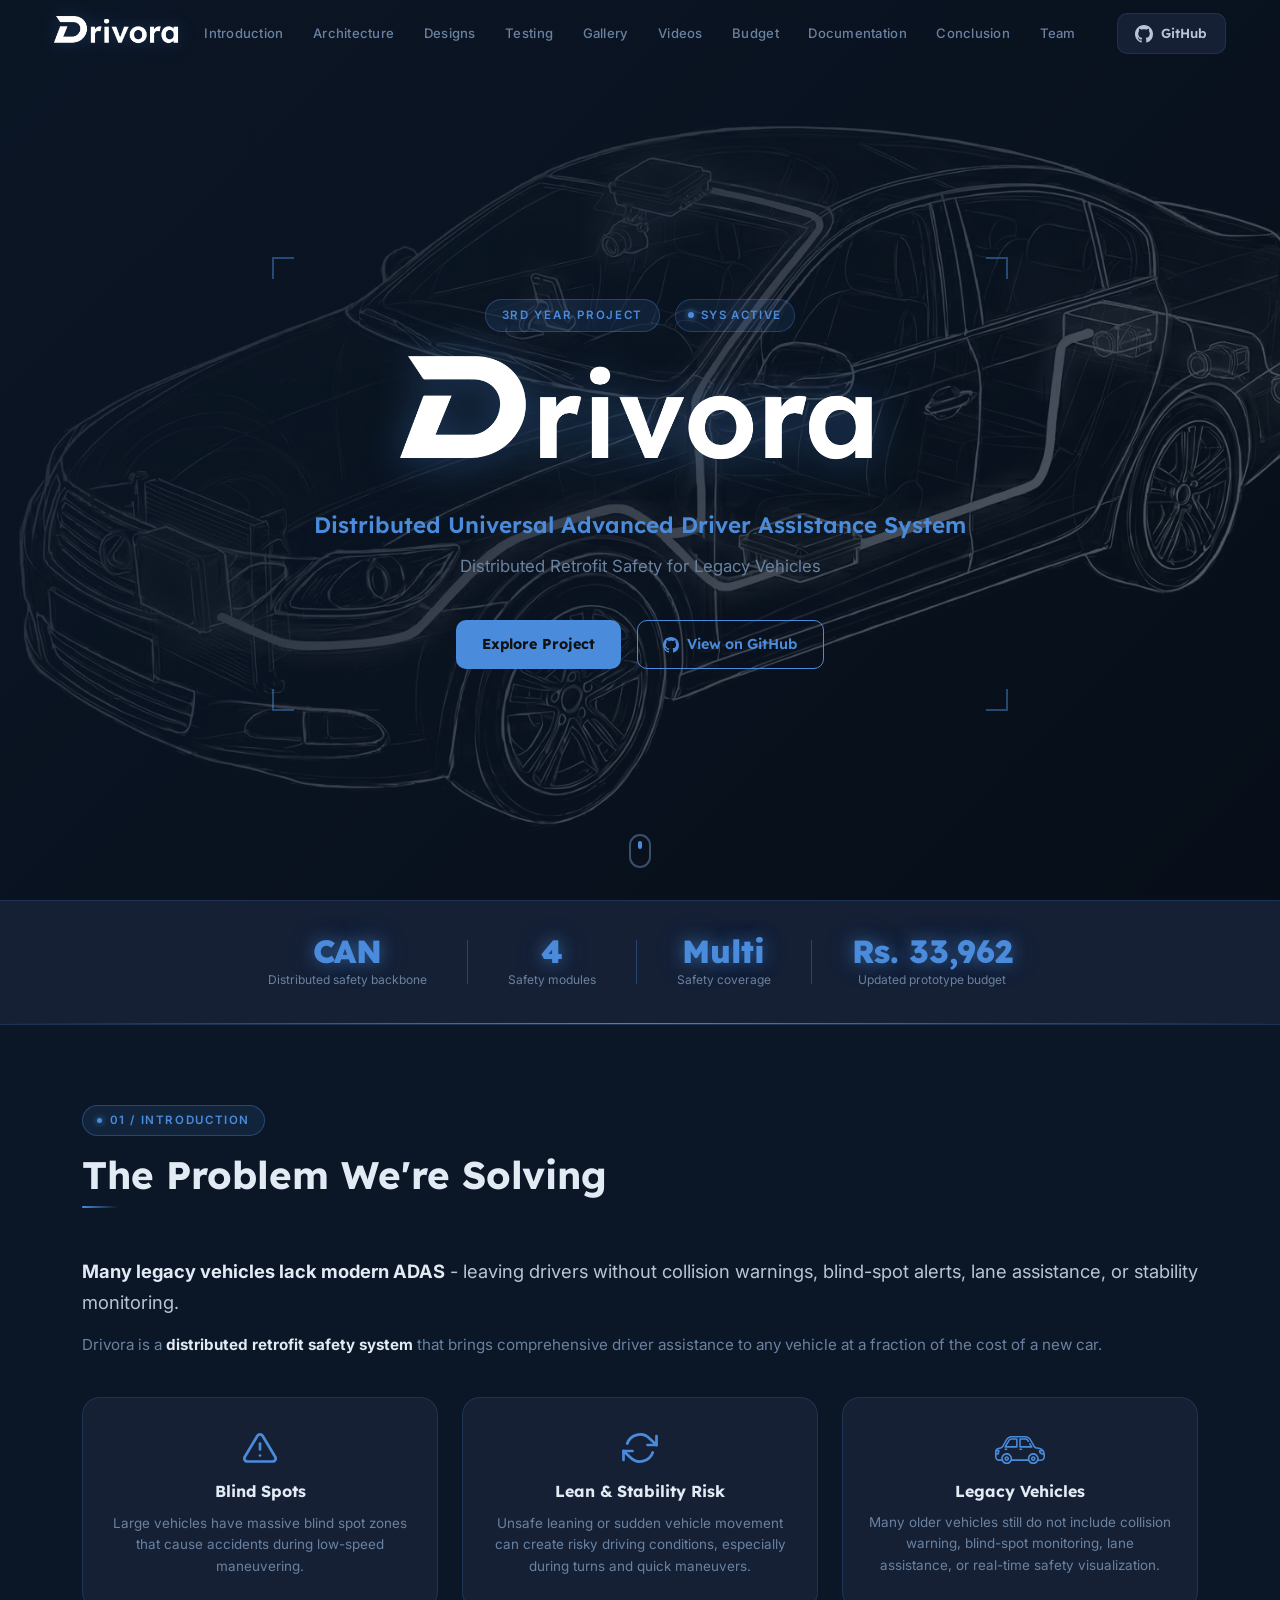
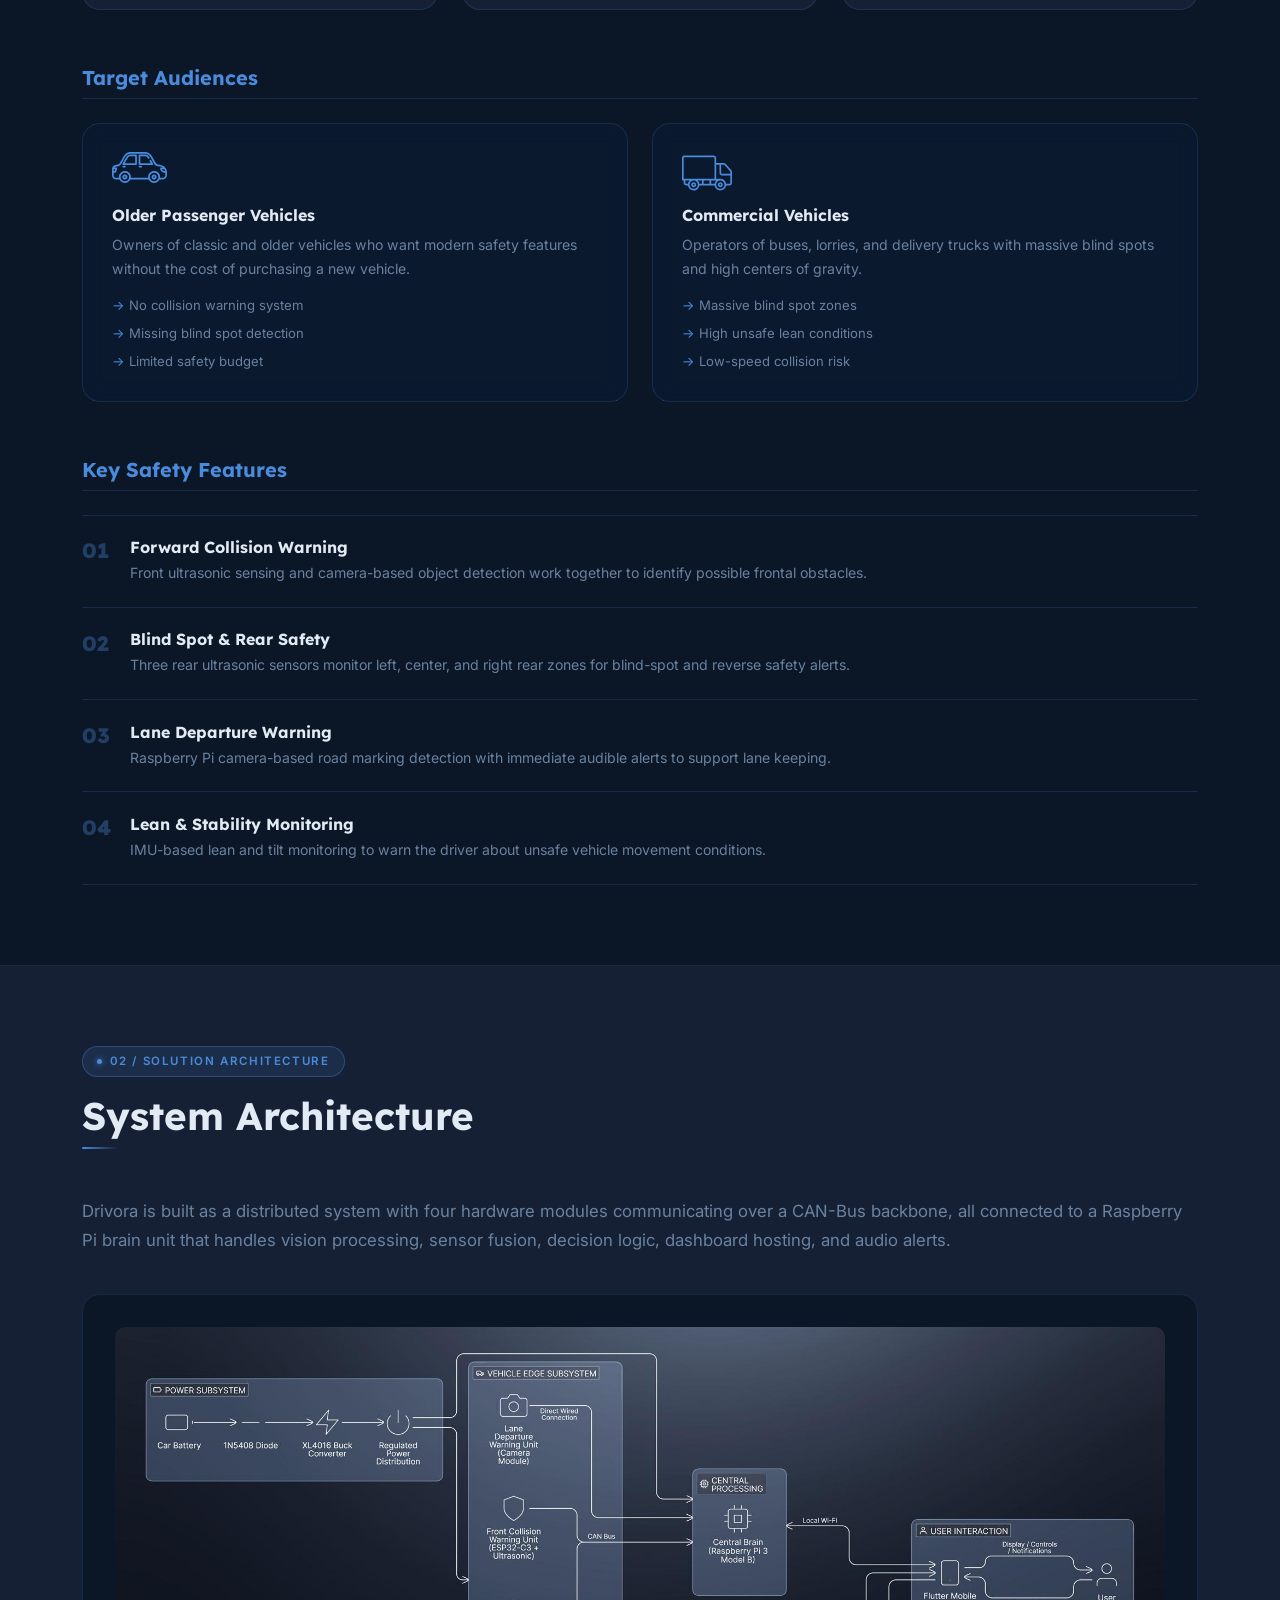
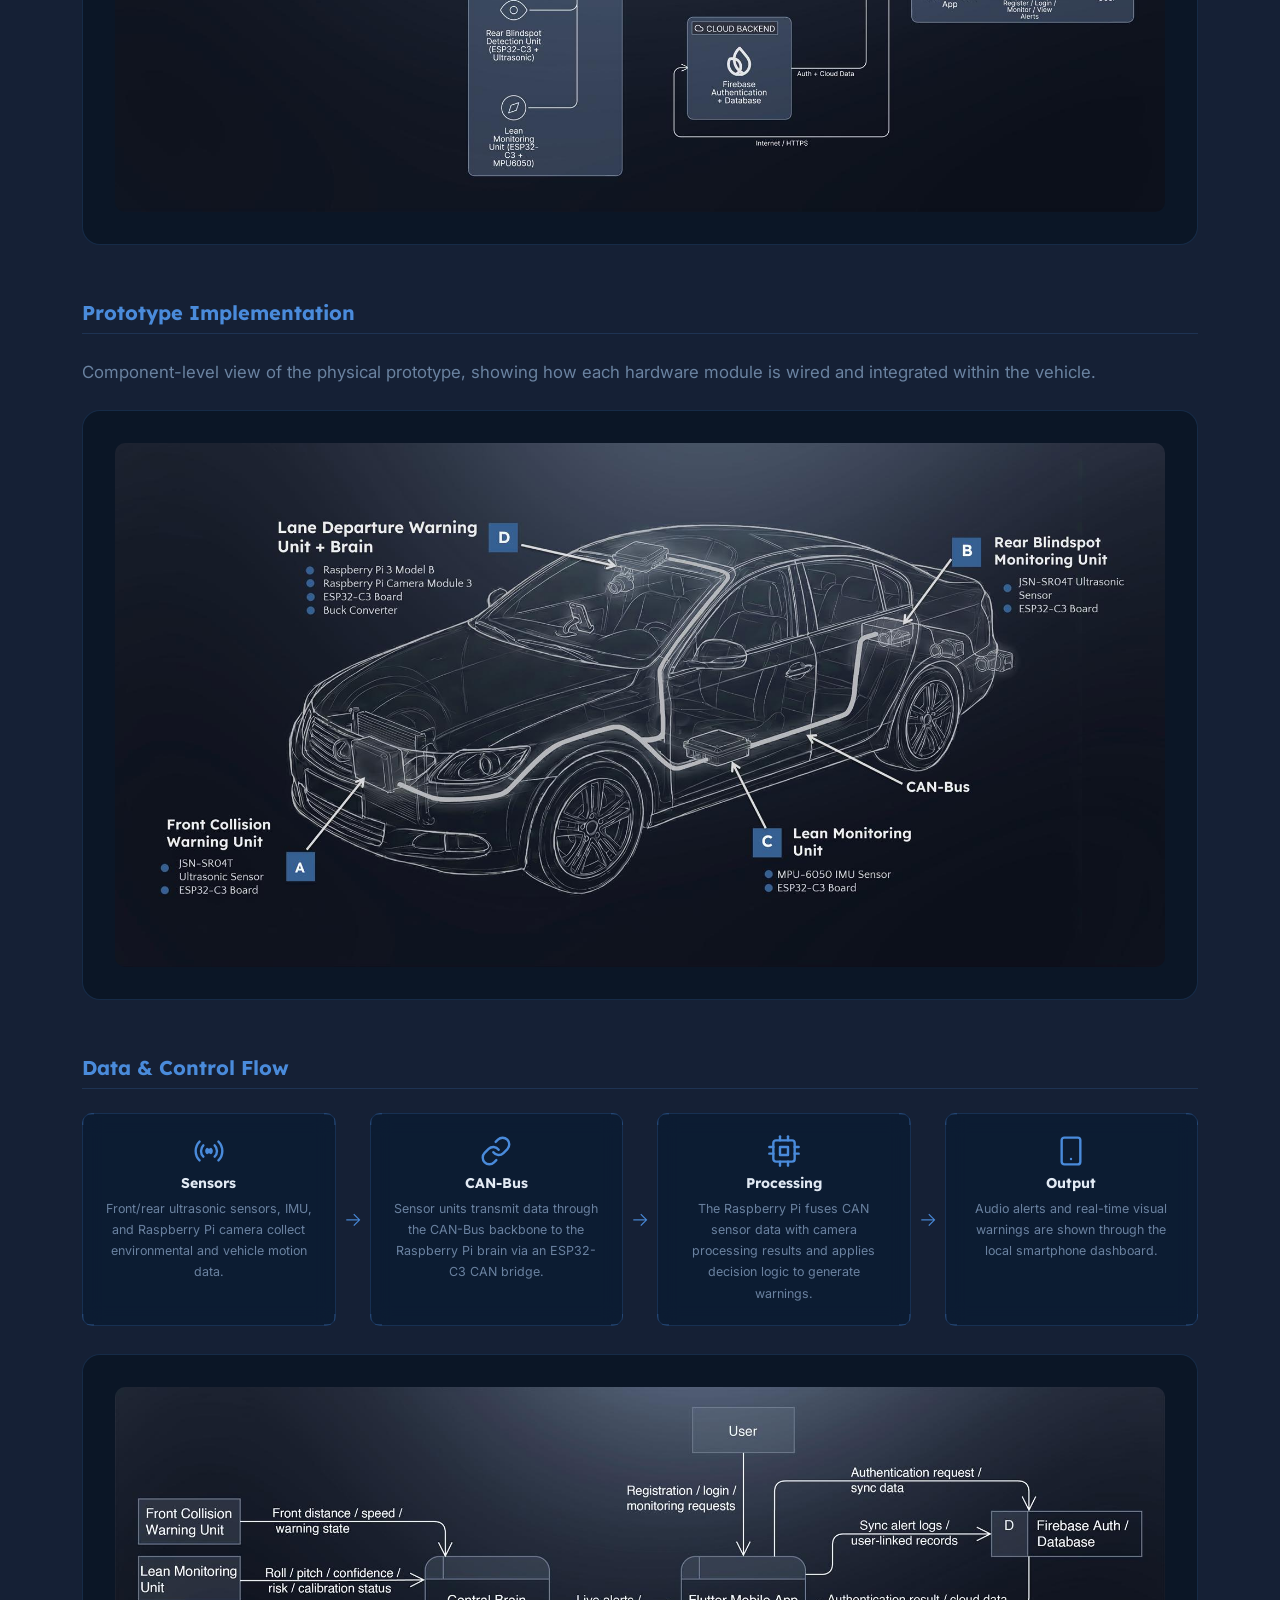
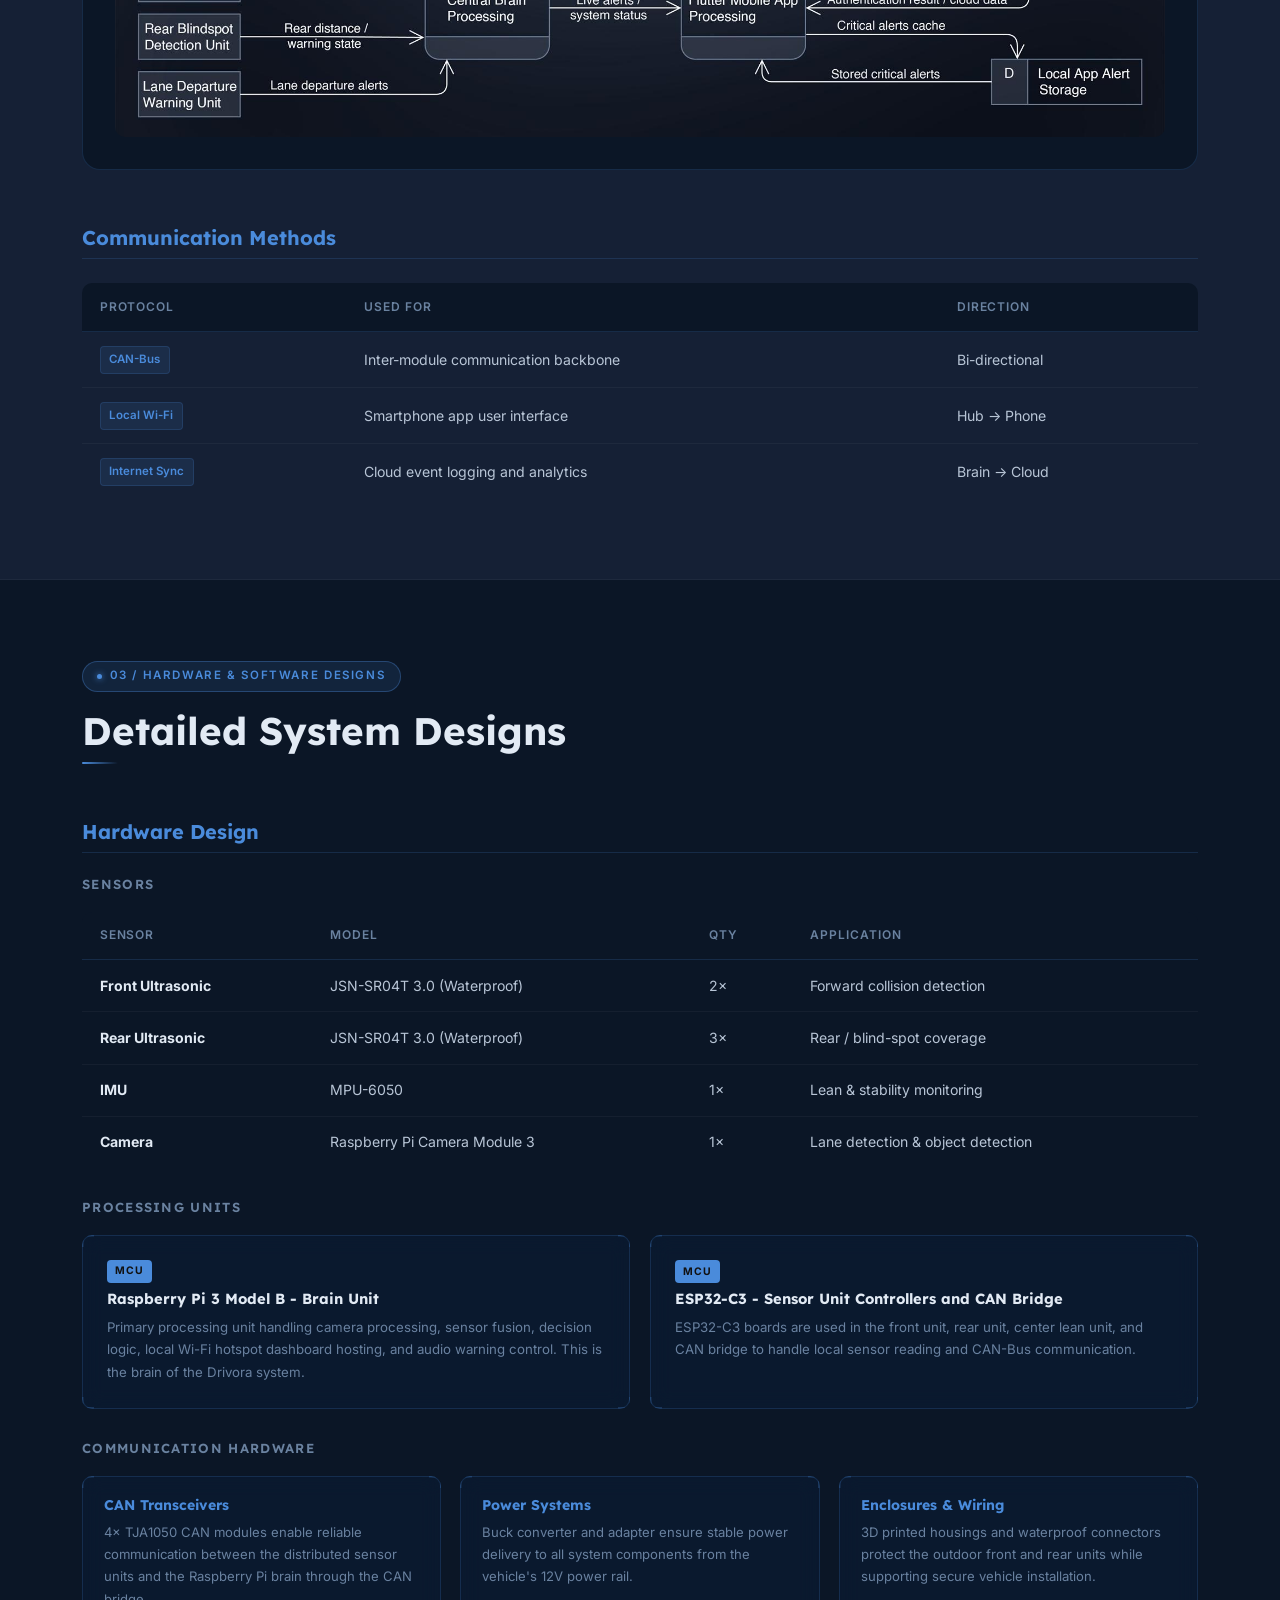
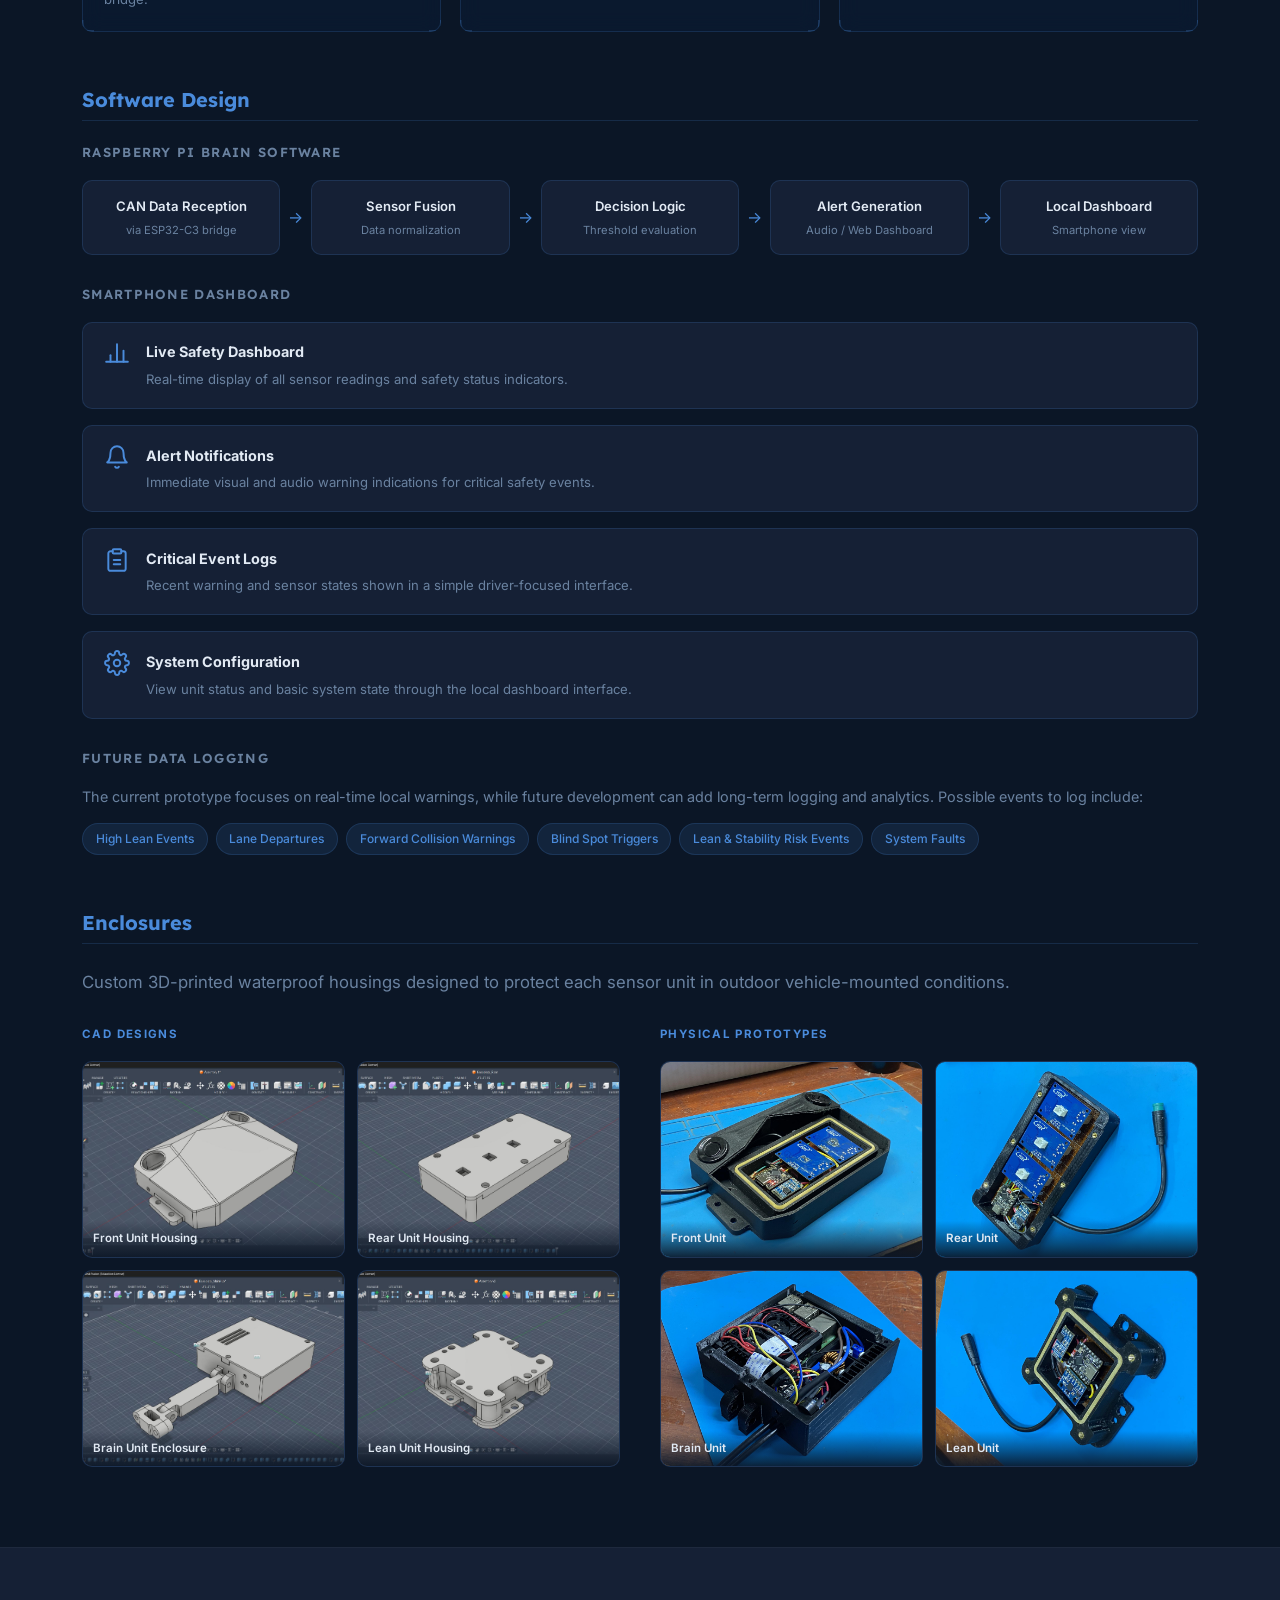
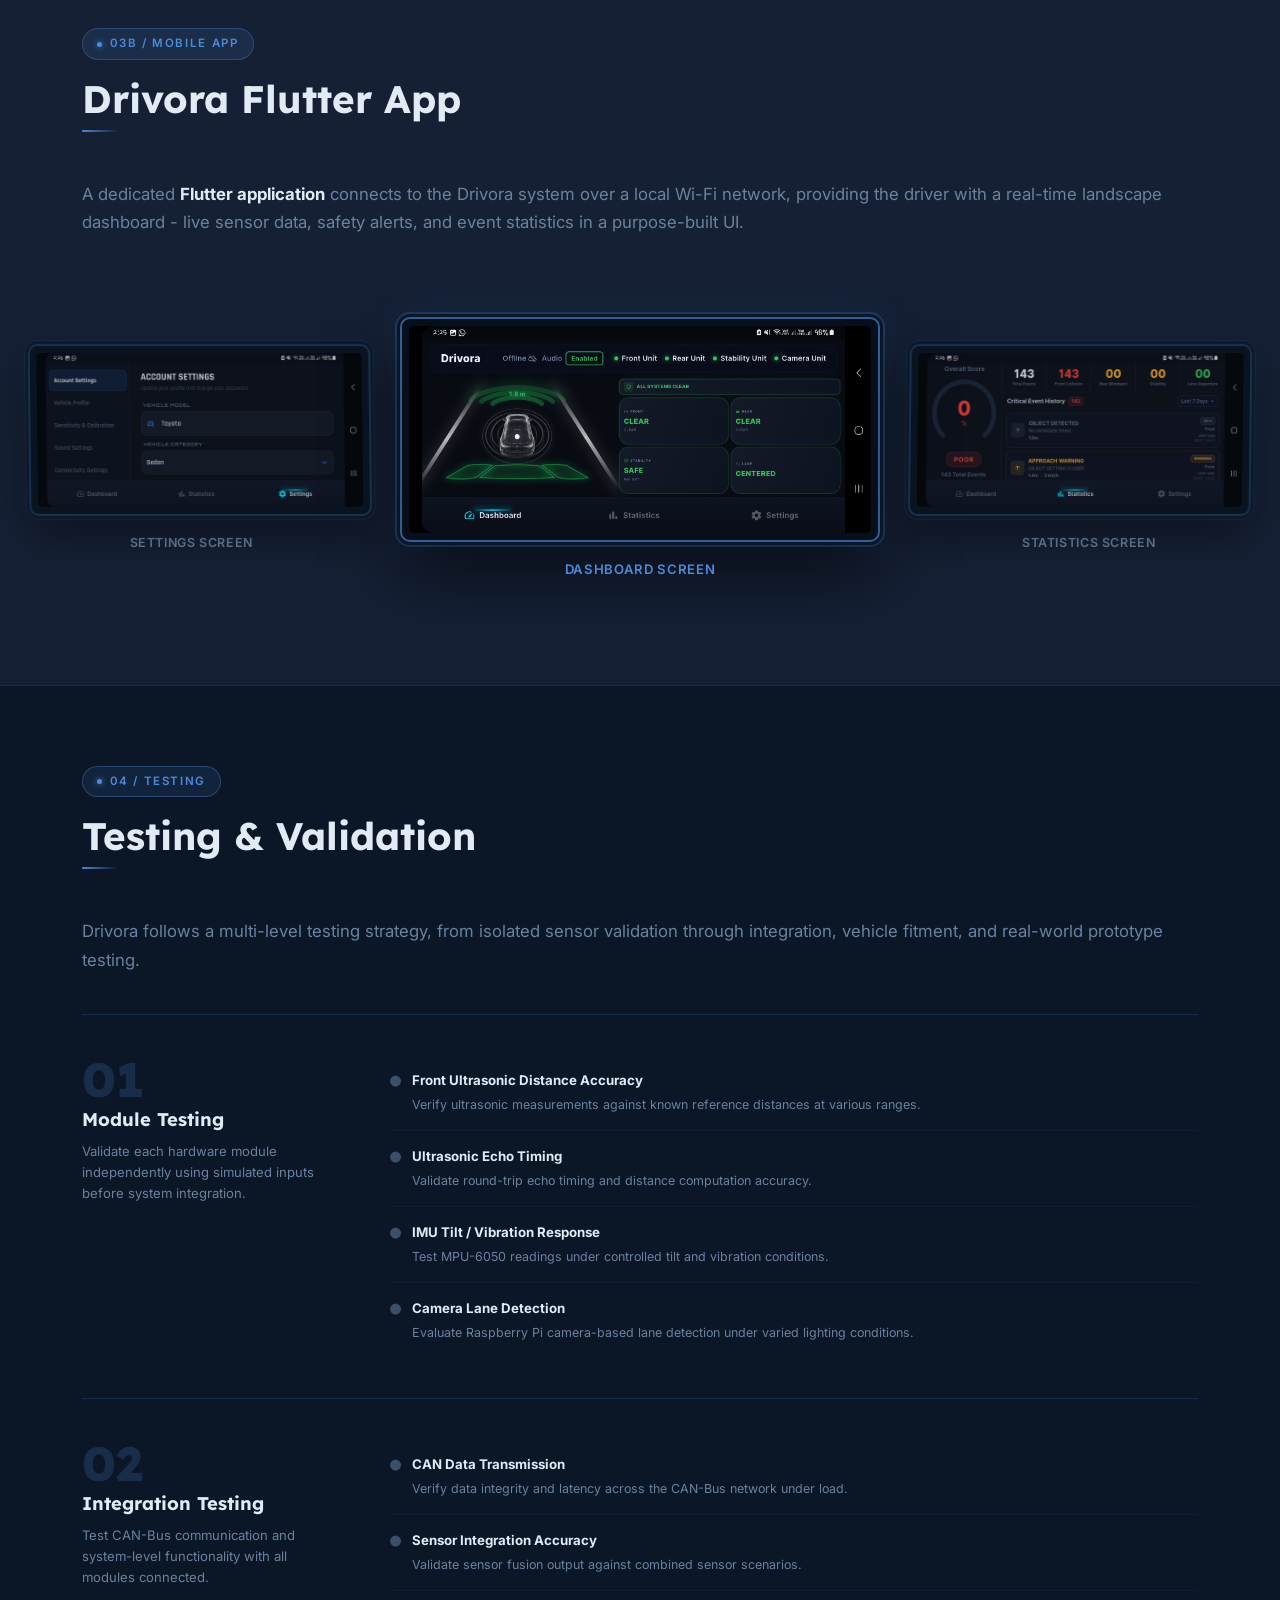
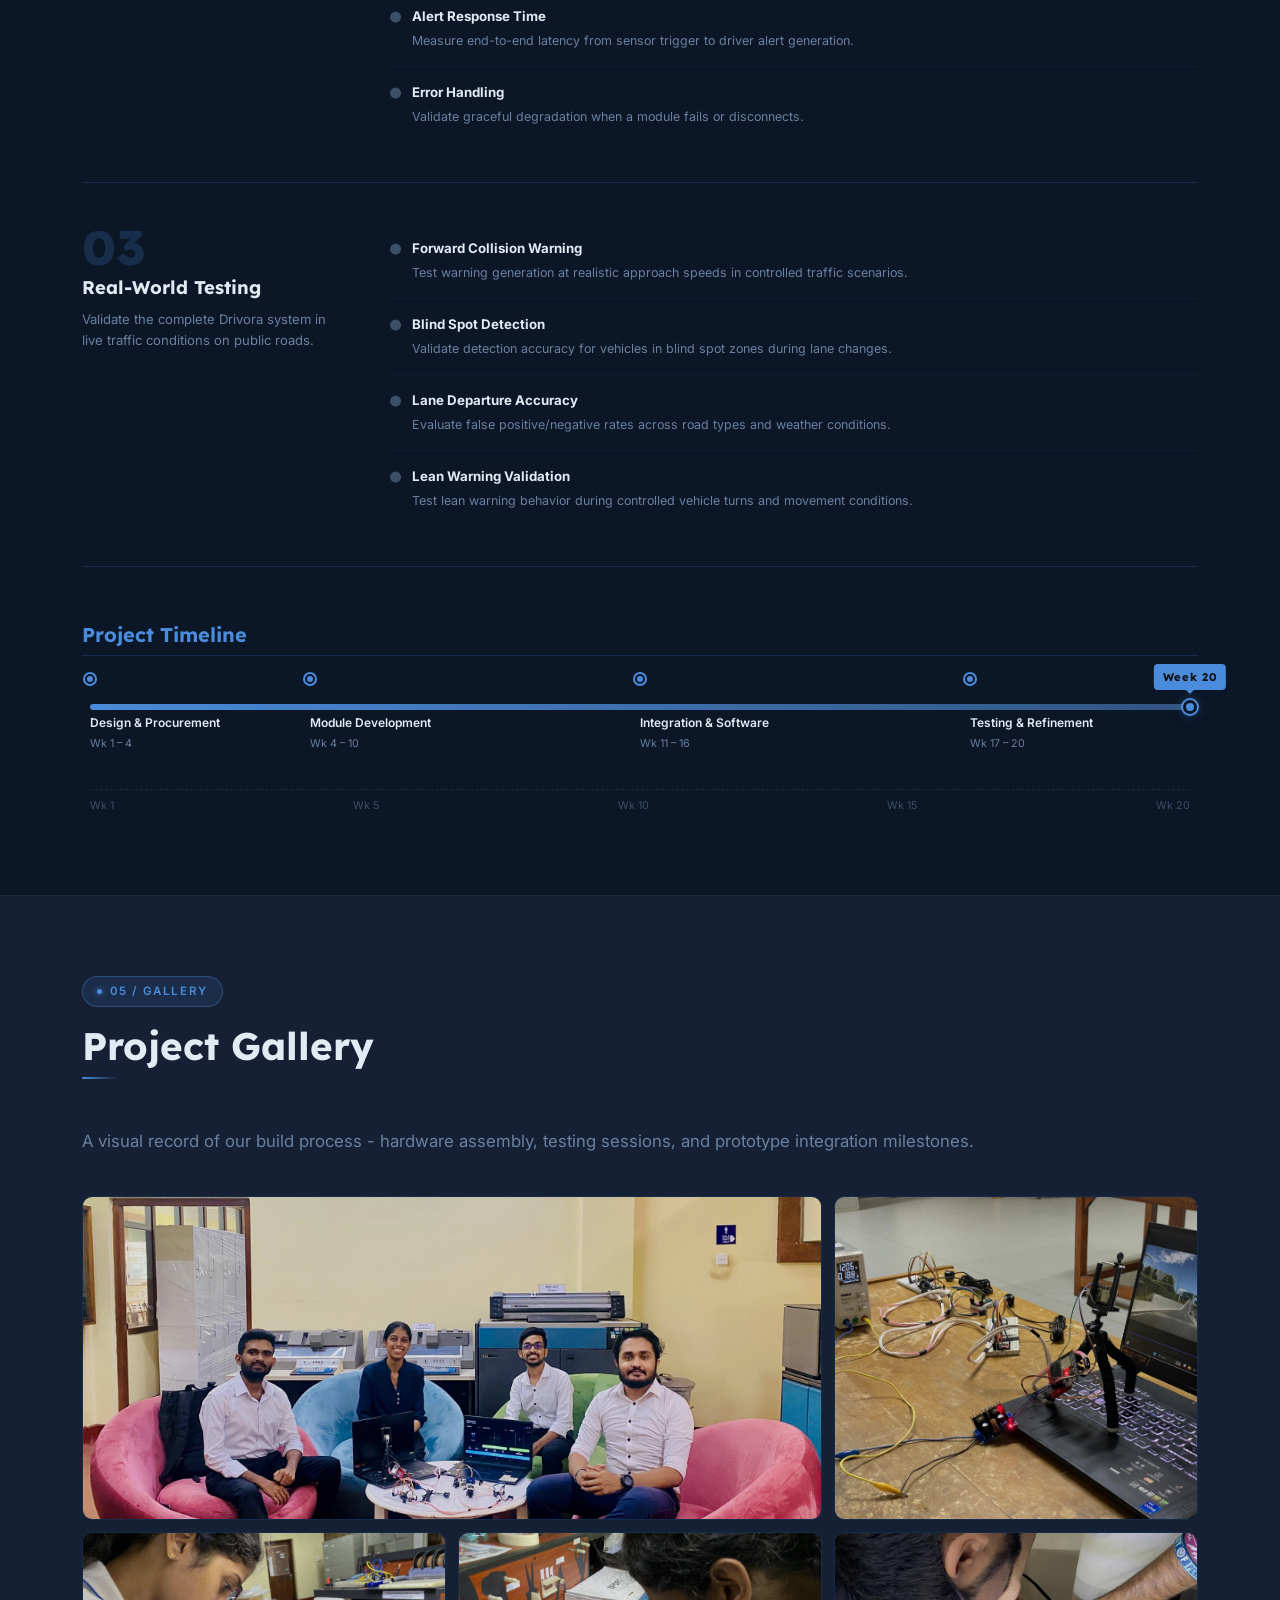
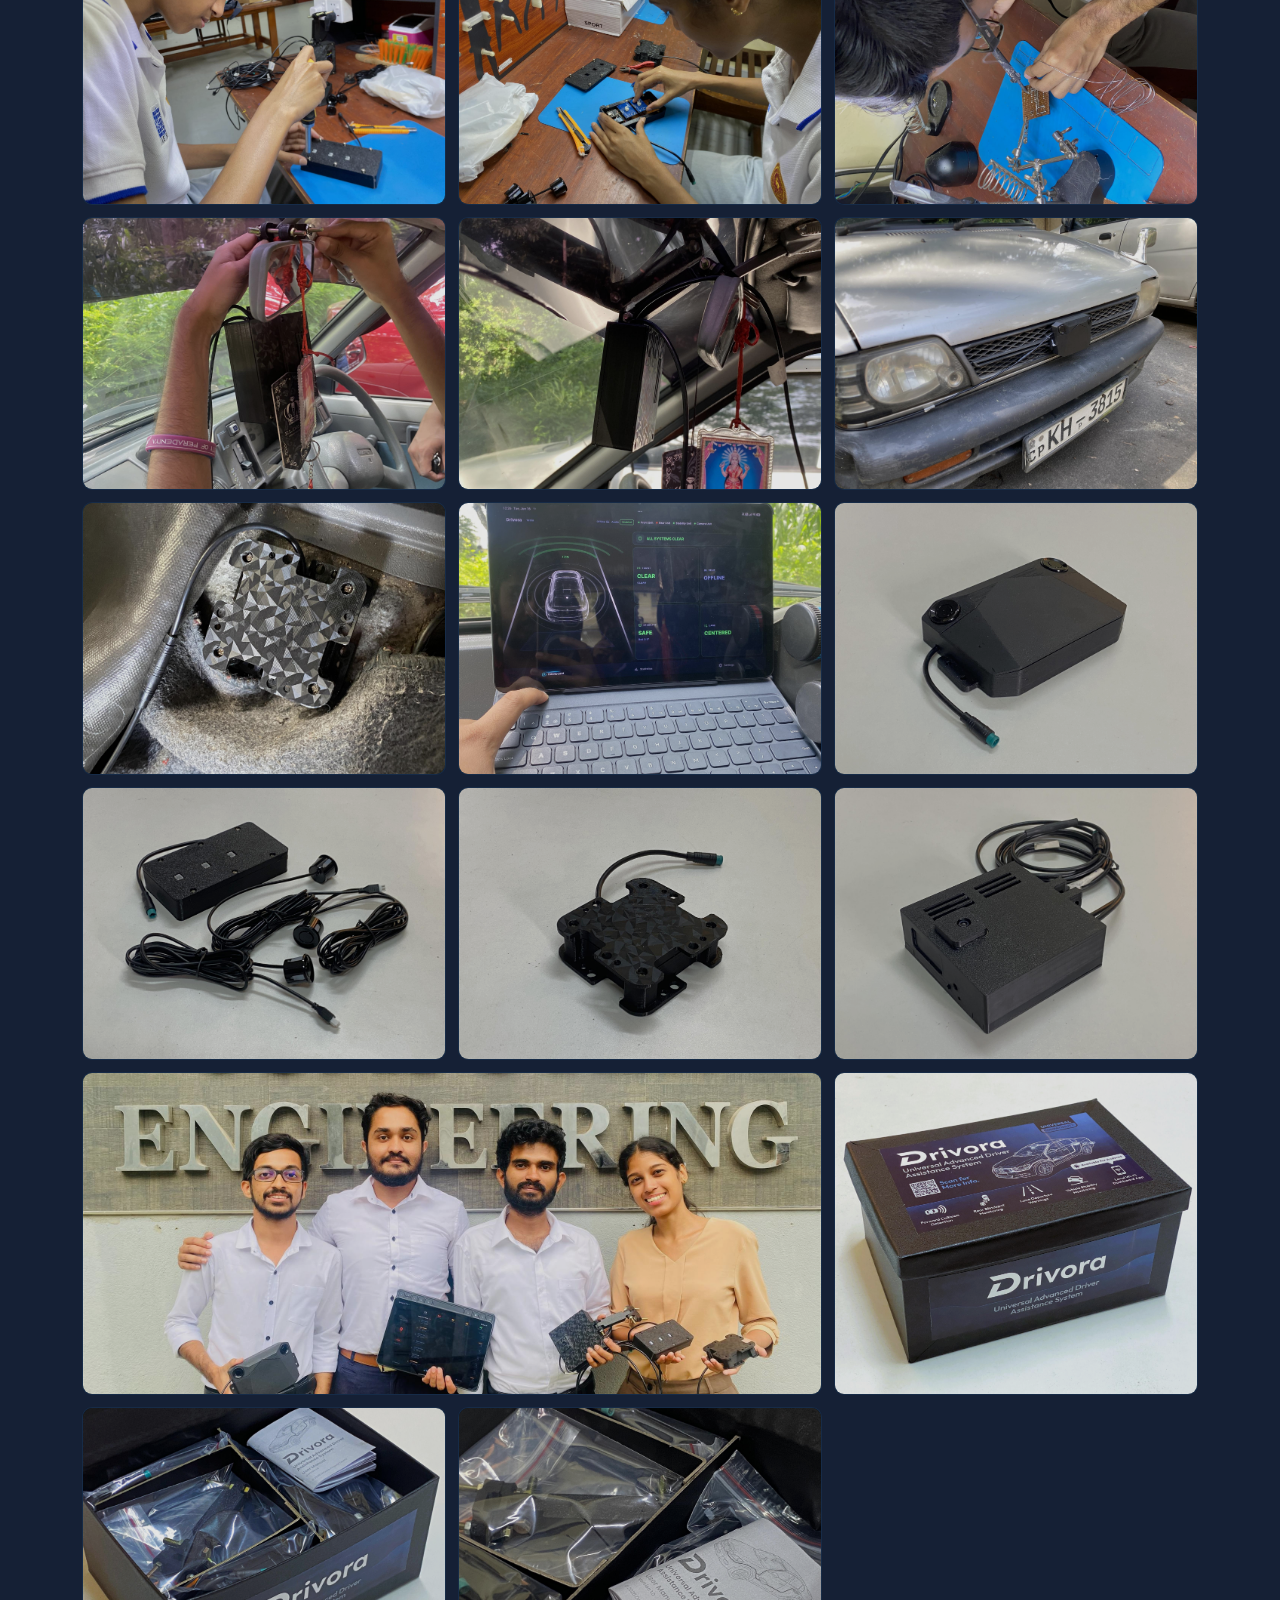
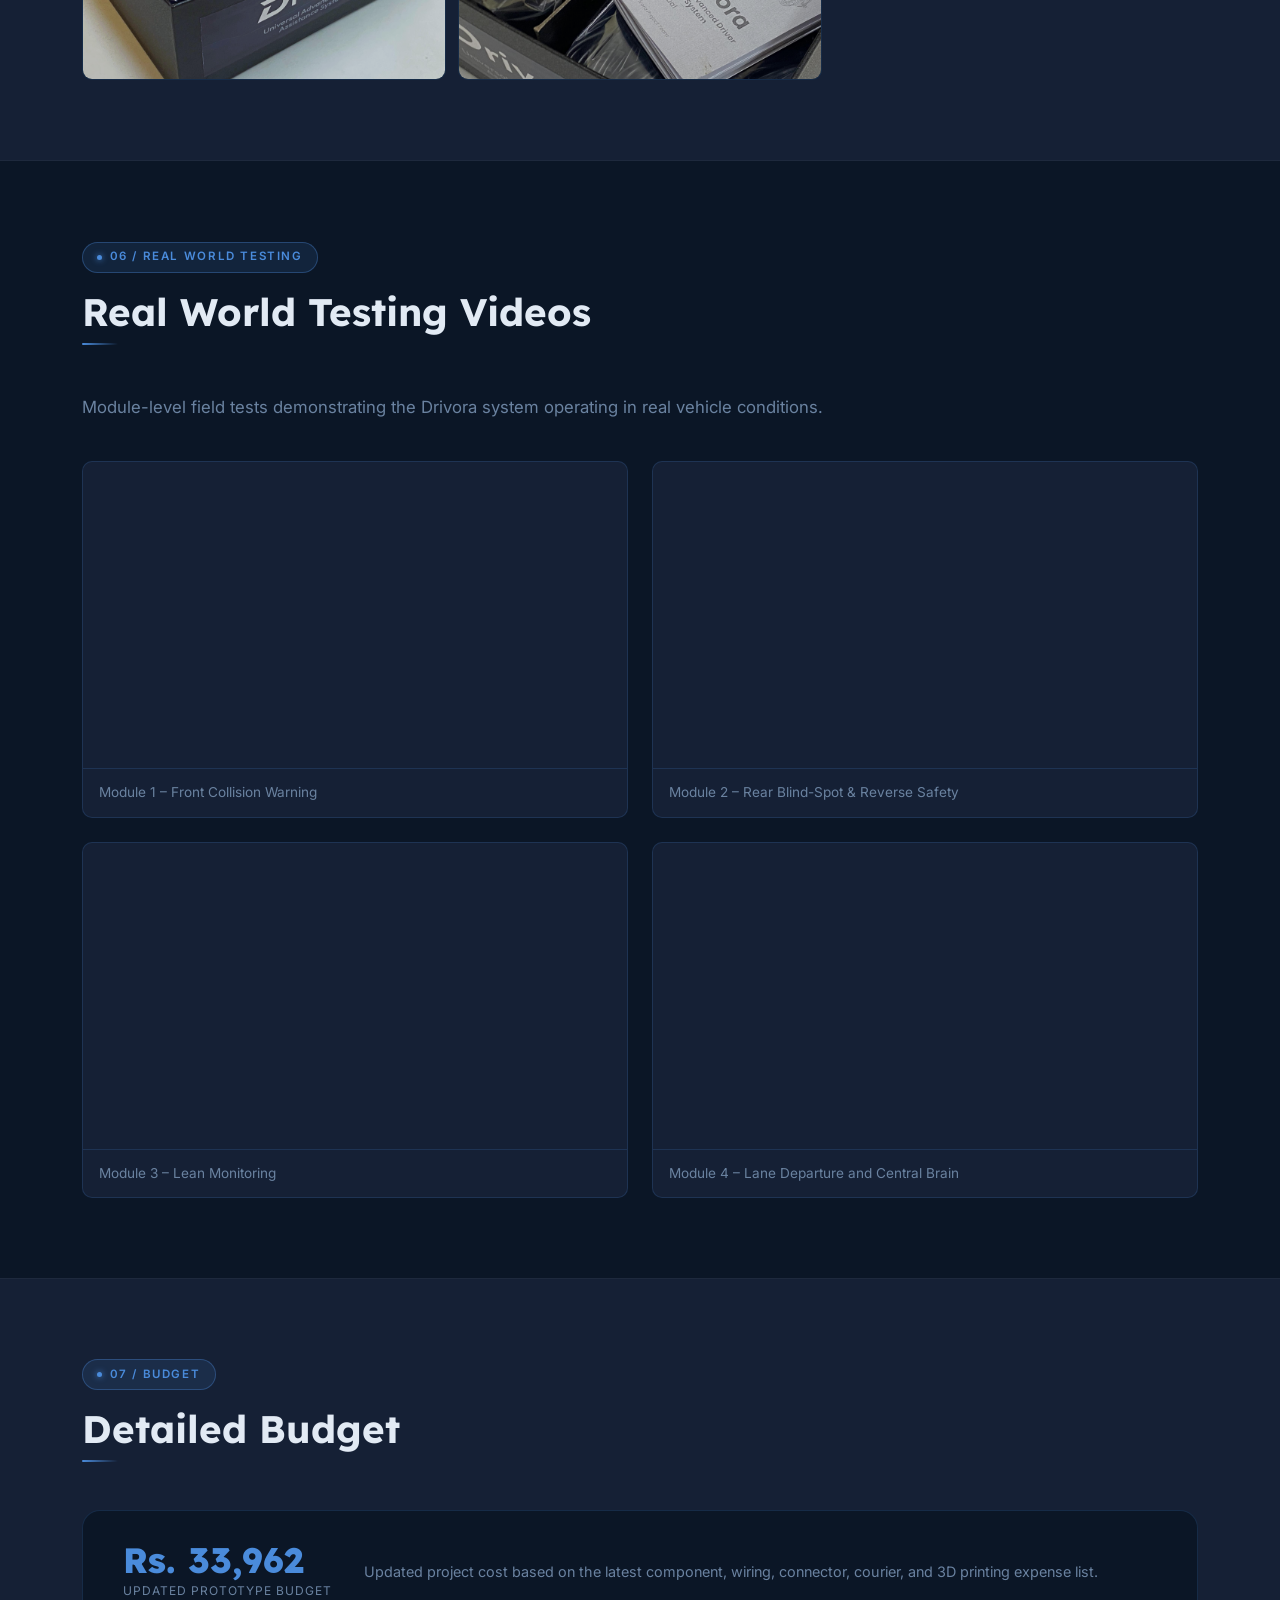
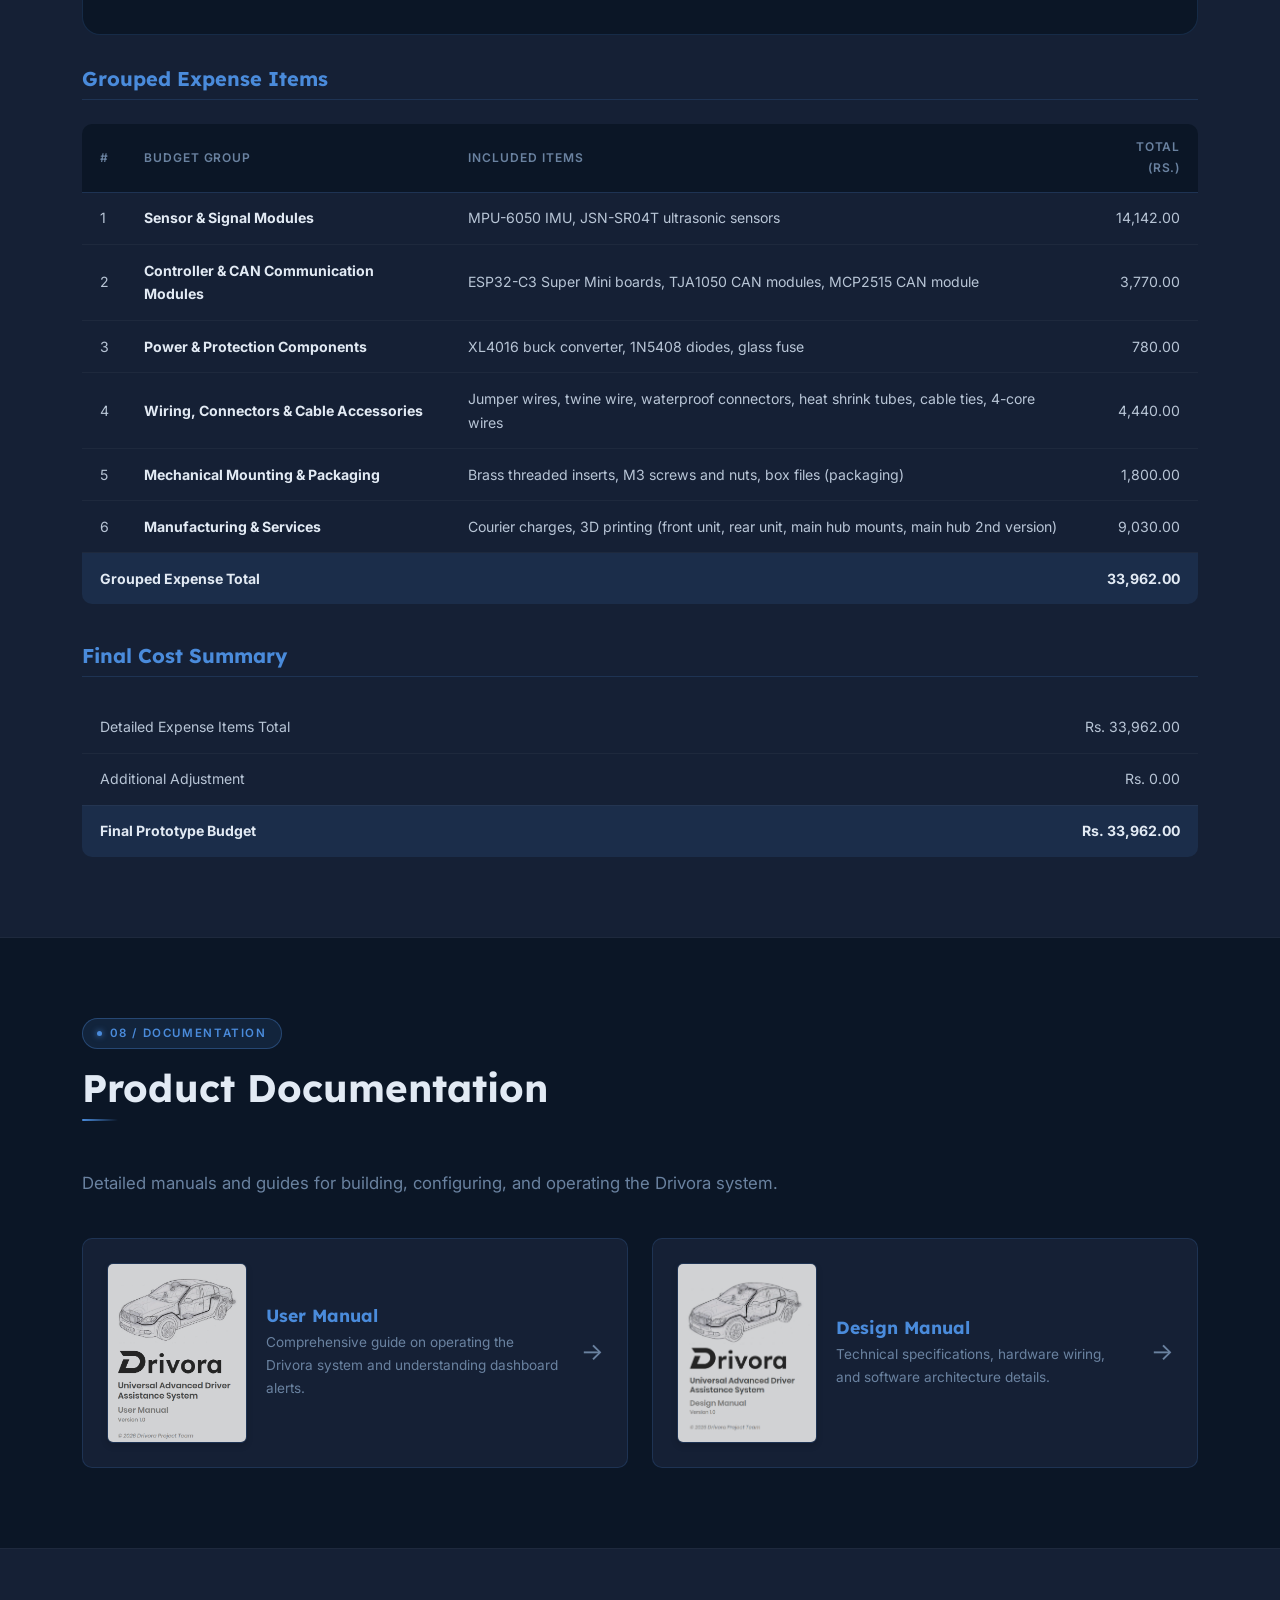
==== commit aed73b28: "fix: optimise the website fir fast loading" ====
--- a/docs/index.html
+++ b/docs/index.html
@@ -133,18 +133,18 @@
       </div>
       <div class="problem-cards">
         <div class="problem-card">
-          <div class="problem-icon"><img alt="Warning" src="assets/icons/warning.svg" /></div>
+          <div class="problem-icon"><img loading="lazy" alt="Warning" src="assets/icons/warning.svg" /></div>
           <h3>Blind Spots</h3>
           <p>Large vehicles have massive blind spot zones that cause accidents during low-speed maneuvering.</p>
         </div>
         <div class="problem-card">
-          <div class="problem-icon"><img alt="Lean and stability" src="assets/icons/rollover.svg" /></div>
+          <div class="problem-icon"><img loading="lazy" alt="Lean and stability" src="assets/icons/rollover.svg" /></div>
           <h3>Lean &amp; Stability Risk</h3>
           <p>Unsafe leaning or sudden vehicle movement can create risky driving conditions, especially during turns and
             quick maneuvers.</p>
         </div>
         <div class="problem-card">
-          <div class="problem-icon-car"><img alt="Vehicle" src="assets/icons/car.svg" /></div>
+          <div class="problem-icon-car"><img loading="lazy" alt="Vehicle" src="assets/icons/car.svg" /></div>
           <h3>Legacy Vehicles</h3>
           <p>Many older vehicles still do not include collision warning, blind-spot monitoring, lane assistance, or
             real-time safety visualization.</p>
@@ -155,7 +155,7 @@
         <h3 class="subsection-title">Target Audiences</h3>
         <div class="audience-grid">
           <div class="audience-card">
-            <div class="audience-icon-car"><img alt="Passenger car" src="assets/icons/passenger-car.svg" /></div>
+            <div class="audience-icon-car"><img loading="lazy" alt="Passenger car" src="assets/icons/passenger-car.svg" /></div>
             <h4>Older Passenger Vehicles</h4>
             <p>Owners of classic and older vehicles who want modern safety features without the cost of purchasing a new
               vehicle.</p>
@@ -166,7 +166,7 @@
             </ul>
           </div>
           <div class="audience-card">
-            <div class="audience-icon"><img alt="Commercial vehicle" src="assets/icons/truck.svg" /></div>
+            <div class="audience-icon"><img loading="lazy" alt="Commercial vehicle" src="assets/icons/truck.svg" /></div>
             <h4>Commercial Vehicles</h4>
             <p>Operators of buses, lorries, and delivery trucks with massive blind spots and high centers of gravity.
             </p>
@@ -229,7 +229,7 @@
         decision logic, dashboard hosting, and audio alerts.</p>
       <!-- Architecture Diagram -->
       <div class="arch-diagram">
-        <img alt="Drivora System Architecture Diagram" class="arch-diagram-img"
+        <img loading="lazy" alt="Drivora System Architecture Diagram" class="arch-diagram-img"
           src="assets/images/system-architecture.jpg" />
       </div>
       <!-- Prototype Implementation -->
@@ -238,7 +238,7 @@
         <p class="section-intro" style="margin-bottom:1.5rem;">Component-level view of the physical prototype, showing
           how each hardware module is wired and integrated within the vehicle.</p>
         <div class="arch-diagram">
-          <img alt="Drivora Prototype Implementation Component Diagram" class="arch-diagram-img"
+          <img loading="lazy" alt="Drivora Prototype Implementation Component Diagram" class="arch-diagram-img"
             src="assets/images/prototype-implementation.png" />
         </div>
       </div>
@@ -247,35 +247,35 @@
         <h3 class="subsection-title">Data &amp; Control Flow</h3>
         <div class="flow-grid">
           <div class="flow-step">
-            <div class="flow-icon"><img alt="Sensors" src="assets/icons/radar.svg" /></div>
+            <div class="flow-icon"><img loading="lazy" alt="Sensors" src="assets/icons/radar.svg" /></div>
             <h4>Sensors</h4>
             <p>Front/rear ultrasonic sensors, IMU, and Raspberry Pi camera collect environmental and vehicle motion
               data.</p>
           </div>
           <div class="flow-arrow">→</div>
           <div class="flow-step">
-            <div class="flow-icon"><img alt="CAN-Bus" src="assets/icons/link.svg" /></div>
+            <div class="flow-icon"><img loading="lazy" alt="CAN-Bus" src="assets/icons/link.svg" /></div>
             <h4>CAN-Bus</h4>
             <p>Sensor units transmit data through the CAN-Bus backbone to the Raspberry Pi brain via an ESP32-C3 CAN
               bridge.</p>
           </div>
           <div class="flow-arrow">→</div>
           <div class="flow-step">
-            <div class="flow-icon"><img alt="Processing" src="assets/icons/cpu.svg" /></div>
+            <div class="flow-icon"><img loading="lazy" alt="Processing" src="assets/icons/cpu.svg" /></div>
             <h4>Processing</h4>
             <p>The Raspberry Pi fuses CAN sensor data with camera processing results and applies decision logic to
               generate warnings.</p>
           </div>
           <div class="flow-arrow">→</div>
           <div class="flow-step">
-            <div class="flow-icon"><img alt="Output" src="assets/icons/smartphone.svg" /></div>
+            <div class="flow-icon"><img loading="lazy" alt="Output" src="assets/icons/smartphone.svg" /></div>
             <h4>Output</h4>
             <p>Audio alerts and real-time visual warnings are shown through the local smartphone dashboard.</p>
           </div>
         </div>
         <!-- Data Flow Diagram -->
         <div class="arch-diagram" style="margin-top:1.8rem;">
-          <img alt="Drivora Data Flow Diagram" class="arch-diagram-img" src="assets/images/dataflow.jpg" />
+          <img loading="lazy" alt="Drivora Data Flow Diagram" class="arch-diagram-img" src="assets/images/dataflow.jpg" />
         </div>
       </div>
       <!-- Communication table -->
@@ -422,28 +422,28 @@
           <h4 class="design-subtitle">Smartphone Dashboard</h4>
           <div class="app-features">
             <div class="app-feature">
-              <span class="app-icon"><img alt="Dashboard" src="assets/icons/chart.svg" /></span>
+              <span class="app-icon"><img loading="lazy" alt="Dashboard" src="assets/icons/chart.svg" /></span>
               <div>
                 <strong>Live Safety Dashboard</strong>
                 <p>Real-time display of all sensor readings and safety status indicators.</p>
               </div>
             </div>
             <div class="app-feature">
-              <span class="app-icon"><img alt="Alerts" src="assets/icons/bell.svg" /></span>
+              <span class="app-icon"><img loading="lazy" alt="Alerts" src="assets/icons/bell.svg" /></span>
               <div>
                 <strong>Alert Notifications</strong>
                 <p>Immediate visual and audio warning indications for critical safety events.</p>
               </div>
             </div>
             <div class="app-feature">
-              <span class="app-icon"><img alt="Logs" src="assets/icons/clipboard.svg" /></span>
+              <span class="app-icon"><img loading="lazy" alt="Logs" src="assets/icons/clipboard.svg" /></span>
               <div>
                 <strong>Critical Event Logs</strong>
                 <p>Recent warning and sensor states shown in a simple driver-focused interface.</p>
               </div>
             </div>
             <div class="app-feature">
-              <span class="app-icon"><img alt="Settings" src="assets/icons/settings.svg" /></span>
+              <span class="app-icon"><img loading="lazy" alt="Settings" src="assets/icons/settings.svg" /></span>
               <div>
                 <strong>System Configuration</strong>
                 <p>View unit status and basic system state through the local dashboard interface.</p>
@@ -475,19 +475,19 @@
             <p class="enclosure-col-label">CAD Designs</p>
             <div class="enclosure-grid">
               <div class="enc-img-wrap">
-                <img src="assets/images/enclosure-cad-1.png" alt="Enclosure CAD Design 1" />
+                <img loading="lazy" src="assets/images/enclosure-cad-1.png" alt="Enclosure CAD Design 1" />
                 <span class="enc-caption">Front Unit Housing</span>
               </div>
               <div class="enc-img-wrap">
-                <img src="assets/images/enclosure-cad-2.png" alt="Enclosure CAD Design 2" />
+                <img loading="lazy" src="assets/images/enclosure-cad-2.png" alt="Enclosure CAD Design 2" />
                 <span class="enc-caption">Rear Unit Housing</span>
               </div>
               <div class="enc-img-wrap">
-                <img src="assets/images/enclosure-cad-3.png" alt="Enclosure CAD Design 3" />
+                <img loading="lazy" src="assets/images/enclosure-cad-3.png" alt="Enclosure CAD Design 3" />
                 <span class="enc-caption">Brain Unit Enclosure</span>
               </div>
               <div class="enc-img-wrap">
-                <img src="assets/images/enclosure-cad-4.png" alt="Enclosure CAD Design 4" />
+                <img loading="lazy" src="assets/images/enclosure-cad-4.png" alt="Enclosure CAD Design 4" />
                 <span class="enc-caption">Lean Unit Housing</span>
               </div>
             </div>
@@ -496,19 +496,19 @@
             <p class="enclosure-col-label">Physical Prototypes</p>
             <div class="enclosure-grid">
               <div class="enc-img-wrap">
-                <img src="assets/images/enclosure-photo-1.jpeg" alt="Enclosure Photo 1" />
+                <img loading="lazy" src="assets/images/enclosure-photo-1.jpeg" alt="Enclosure Photo 1" />
                 <span class="enc-caption">Front Unit</span>
               </div>
               <div class="enc-img-wrap">
-                <img src="assets/images/enclosure-photo-2.jpeg" alt="Enclosure Photo 2" />
+                <img loading="lazy" src="assets/images/enclosure-photo-2.jpeg" alt="Enclosure Photo 2" />
                 <span class="enc-caption">Rear Unit</span>
               </div>
               <div class="enc-img-wrap">
-                <img src="assets/images/enclosure-photo-3.jpeg" alt="Enclosure Photo 3" />
+                <img loading="lazy" src="assets/images/enclosure-photo-3.jpeg" alt="Enclosure Photo 3" />
                 <span class="enc-caption">Brain Unit</span>
               </div>
               <div class="enc-img-wrap">
-                <img src="assets/images/enclosure-photo-4.jpeg" alt="Enclosure Photo 4" />
+                <img loading="lazy" src="assets/images/enclosure-photo-4.jpeg" alt="Enclosure Photo 4" />
                 <span class="enc-caption">Lean Unit</span>
               </div>
             </div>
@@ -757,7 +757,7 @@
       <div class="video-grid">
         <div class="video-card">
           <div class="video-embed">
-            <iframe src="https://www.youtube.com/embed/SB51jOPAgQU" title="Real World Testing – Module 1"
+            <iframe loading="lazy" src="https://www.youtube.com/embed/SB51jOPAgQU" title="Real World Testing – Module 1"
               frameborder="0"
               allow="accelerometer; autoplay; clipboard-write; encrypted-media; gyroscope; picture-in-picture"
               allowfullscreen></iframe>
@@ -766,7 +766,7 @@
         </div>
         <div class="video-card">
           <div class="video-embed">
-            <iframe src="https://www.youtube.com/embed/t2gF6hkrOHM" title="Real World Testing – Module 2"
+            <iframe loading="lazy" src="https://www.youtube.com/embed/t2gF6hkrOHM" title="Real World Testing – Module 2"
               frameborder="0"
               allow="accelerometer; autoplay; clipboard-write; encrypted-media; gyroscope; picture-in-picture"
               allowfullscreen></iframe>
@@ -775,7 +775,7 @@
         </div>
         <div class="video-card">
           <div class="video-embed">
-            <iframe src="https://www.youtube.com/embed/rykAlDi6H5E" title="Real World Testing – Module 3"
+            <iframe loading="lazy" src="https://www.youtube.com/embed/rykAlDi6H5E" title="Real World Testing – Module 3"
               frameborder="0"
               allow="accelerometer; autoplay; clipboard-write; encrypted-media; gyroscope; picture-in-picture"
               allowfullscreen></iframe>
@@ -784,7 +784,7 @@
         </div>
         <div class="video-card">
           <div class="video-embed">
-            <iframe src="https://www.youtube.com/embed/IFodLBb_SOU" title="Real World Testing – Module 4"
+            <iframe loading="lazy" src="https://www.youtube.com/embed/IFodLBb_SOU" title="Real World Testing – Module 4"
               frameborder="0"
               allow="accelerometer; autoplay; clipboard-write; encrypted-media; gyroscope; picture-in-picture"
               allowfullscreen></iframe>
@@ -904,7 +904,7 @@
 
       <div class="docs-grid">
         <a href="assets/docs/User_Manual.pdf" target="_blank" class="doc-card">
-          <div class="doc-thumb"><img src="assets/images/user-manual-thumb.png" alt="User Manual Thumbnail" /></div>
+          <div class="doc-thumb"><img loading="lazy" src="assets/images/user-manual-thumb.png" alt="User Manual Thumbnail" /></div>
           <div class="doc-content">
             <h3>User Manual</h3>
             <p>Comprehensive guide on operating the Drivora system and understanding dashboard alerts.</p>
@@ -912,7 +912,7 @@
           <div class="doc-arrow">→</div>
         </a>
         <a href="assets/docs/Design_Manual.pdf" target="_blank" class="doc-card">
-          <div class="doc-thumb"><img src="assets/images/design-manual-thumb.png" alt="Design Manual Thumbnail" /></div>
+          <div class="doc-thumb"><img loading="lazy" src="assets/images/design-manual-thumb.png" alt="Design Manual Thumbnail" /></div>
           <div class="doc-content">
             <h3>Design Manual</h3>
             <p>Technical specifications, hardware wiring, and software architecture details.</p>
@@ -946,7 +946,7 @@
           <h3>Future Developments</h3>
           <ul class="future-list">
             <li>
-              <span class="future-icon"><img alt="AI" src="assets/icons/ai-brain.svg" /></span>
+              <span class="future-icon"><img loading="lazy" alt="AI" src="assets/icons/ai-brain.svg" /></span>
               <div>
                 <strong>AI-based Threat Assessment</strong>
                 <p>Improve camera-based object detection and fusion logic for smarter collision prediction and false
@@ -955,7 +955,7 @@
               </div>
             </li>
             <li>
-              <span class="future-icon"><img alt="Cloud" src="assets/icons/globe.svg" /></span>
+              <span class="future-icon"><img loading="lazy" alt="Cloud" src="assets/icons/globe.svg" /></span>
               <div>
                 <strong>Fleet Management Cloud Platform</strong>
                 <p>Develop a dedicated cloud dashboard for fleet operators to monitor multiple vehicles in real time.
@@ -963,7 +963,7 @@
               </div>
             </li>
             <li>
-              <span class="future-icon"><img alt="OTA" src="assets/icons/wifi.svg" /></span>
+              <span class="future-icon"><img loading="lazy" alt="OTA" src="assets/icons/wifi.svg" /></span>
               <div>
                 <strong>OTA Firmware Updates</strong>
                 <p>Improve remote update and maintenance support for the Raspberry Pi brain and ESP32-C3 sensor units.
@@ -971,7 +971,7 @@
               </div>
             </li>
             <li>
-              <span class="future-icon"><img alt="V2V" src="assets/icons/radar.svg" /></span>
+              <span class="future-icon"><img loading="lazy" alt="V2V" src="assets/icons/radar.svg" /></span>
               <div>
                 <strong>V2V Communication</strong>
                 <p>Explore additional vehicle-to-vehicle or cloud-assisted safety features for future versions.</p>
@@ -1025,7 +1025,7 @@
       <div class="team-grid">
         <div class="team-card">
           <div class="team-avatar">
-            <img alt="Thakshila Bandara" class="team-photo"
+            <img loading="lazy" alt="Thakshila Bandara" class="team-photo"
               onerror="this.style.display='none';this.nextElementSibling.style.display='flex'"
               src="assets/images/member1.jpg" />
             <div class="avatar-placeholder" style="display:none">TB</div>
@@ -1038,7 +1038,7 @@
         </div>
         <div class="team-card">
           <div class="team-avatar">
-            <img alt="Prasadi Bandara" class="team-photo"
+            <img loading="lazy" alt="Prasadi Bandara" class="team-photo"
               onerror="this.style.display='none';this.nextElementSibling.style.display='flex'"
               src="assets/images/member2.jpg" />
             <div class="avatar-placeholder" style="display:none">PB</div>
@@ -1051,7 +1051,7 @@
         </div>
         <div class="team-card">
           <div class="team-avatar">
-            <img alt="Shamishka Darshana" class="team-photo"
+            <img loading="lazy" alt="Shamishka Darshana" class="team-photo"
               onerror="this.style.display='none';this.nextElementSibling.style.display='flex'"
               src="assets/images/member3.jpg" />
             <div class="avatar-placeholder" style="display:none">SD</div>
@@ -1064,7 +1064,7 @@
         </div>
         <div class="team-card">
           <div class="team-avatar">
-            <img alt="Sachith Nirmal" class="team-photo"
+            <img loading="lazy" alt="Sachith Nirmal" class="team-photo"
               onerror="this.style.display='none';this.nextElementSibling.style.display='flex'"
               src="assets/images/member4.jpg" />
             <div class="avatar-placeholder" style="display:none">SN</div>
@@ -1082,7 +1082,7 @@
         <div class="team-card team-card--supervisor">
           <div class="team-avatar">
             <div class="avatar-supervisor">
-              <img alt="Supervisor" src="assets/icons/profile.svg" />
+              <img loading="lazy" alt="Supervisor" src="assets/icons/profile.svg" />
             </div>
           </div>
           <div class="team-info">
@@ -1094,7 +1094,7 @@
         <div class="team-card team-card--supervisor">
           <div class="team-avatar">
             <div class="avatar-supervisor">
-              <img alt="Supervisor" src="assets/icons/profile.svg" />
+              <img loading="lazy" alt="Supervisor" src="assets/icons/profile.svg" />
             </div>
           </div>
           <div class="team-info">
@@ -1106,7 +1106,7 @@
         <div class="team-card team-card--supervisor">
           <div class="team-avatar">
             <div class="avatar-supervisor">
-              <img alt="Supervisor" src="assets/icons/profile.svg" />
+              <img loading="lazy" alt="Supervisor" src="assets/icons/profile.svg" />
             </div>
           </div>
           <div class="team-info">
@@ -1142,7 +1142,7 @@
     <div class="container">
       <div class="footer-inner">
         <div class="footer-brand">
-          <img alt="Drivora" class="footer-logo" src="logo.png" />
+          <img loading="lazy" alt="Drivora" class="footer-logo" src="logo.png" />
           <p>Distributed Universal Advanced Driver Assistance System<br />3rd Year Project</p>
         </div>
         <div class="footer-links-col">
@@ -1157,34 +1157,34 @@
         <div class="footer-inst-col">
           <p class="footer-col-label">Institutional Links</p>
           <a class="footer-inst-link" href="http://www.ce.pdn.ac.lk/" rel="noopener noreferrer" target="_blank">
-            <img alt="" src="assets/icons/graduation.svg" />
+            <img loading="lazy" alt="" src="assets/icons/graduation.svg" />
             Department of Computer Engineering
           </a>
           <a class="footer-inst-link" href="https://eng.pdn.ac.lk/" rel="noopener noreferrer" target="_blank">
-            <img alt="" src="assets/icons/faculty.svg" />
+            <img loading="lazy" alt="" src="assets/icons/faculty.svg" />
             Faculty of Engineering
           </a>
           <a class="footer-inst-link" href="https://www.pdn.ac.lk/" rel="noopener noreferrer" target="_blank">
-            <img alt="" src="assets/icons/university.svg" />
+            <img loading="lazy" alt="" src="assets/icons/university.svg" />
             University of Peradeniya
           </a>
         </div>
         <div class="footer-eportfolio-col">
           <p class="footer-col-label">CN ePortfolio</p>
           <a class="footer-inst-link" href="https://www.thecn.com/EB1200" rel="noopener noreferrer" target="_blank">
-            <img alt="" src="assets/icons/folder.svg" />
+            <img loading="lazy" alt="" src="assets/icons/folder.svg" />
             Thakshila Bandara
           </a>
           <a class="footer-inst-link" href="https://www.thecn.com/HB844" rel="noopener noreferrer" target="_blank">
-            <img alt="" src="assets/icons/folder.svg" />
+            <img loading="lazy" alt="" src="assets/icons/folder.svg" />
             Prasadi Bandara
           </a>
           <a class="footer-inst-link" href="https://www.thecn.com/ED694" rel="noopener noreferrer" target="_blank">
-            <img alt="" src="assets/icons/folder.svg" />
+            <img loading="lazy" alt="" src="assets/icons/folder.svg" />
             Shamishka Darshana
           </a>
           <a class="footer-inst-link" href="https://www.thecn.com/EN409" rel="noopener noreferrer" target="_blank">
-            <img alt="" src="assets/icons/folder.svg" />
+            <img loading="lazy" alt="" src="assets/icons/folder.svg" />
             Sachith Nirmal
           </a>
         </div>
@@ -1195,7 +1195,7 @@
       </div>
     </div>
   </footer>
-  <script src="script.js"></script>
+  <script src="script.js" defer></script>
 </body>
 
-</html>+</html>
